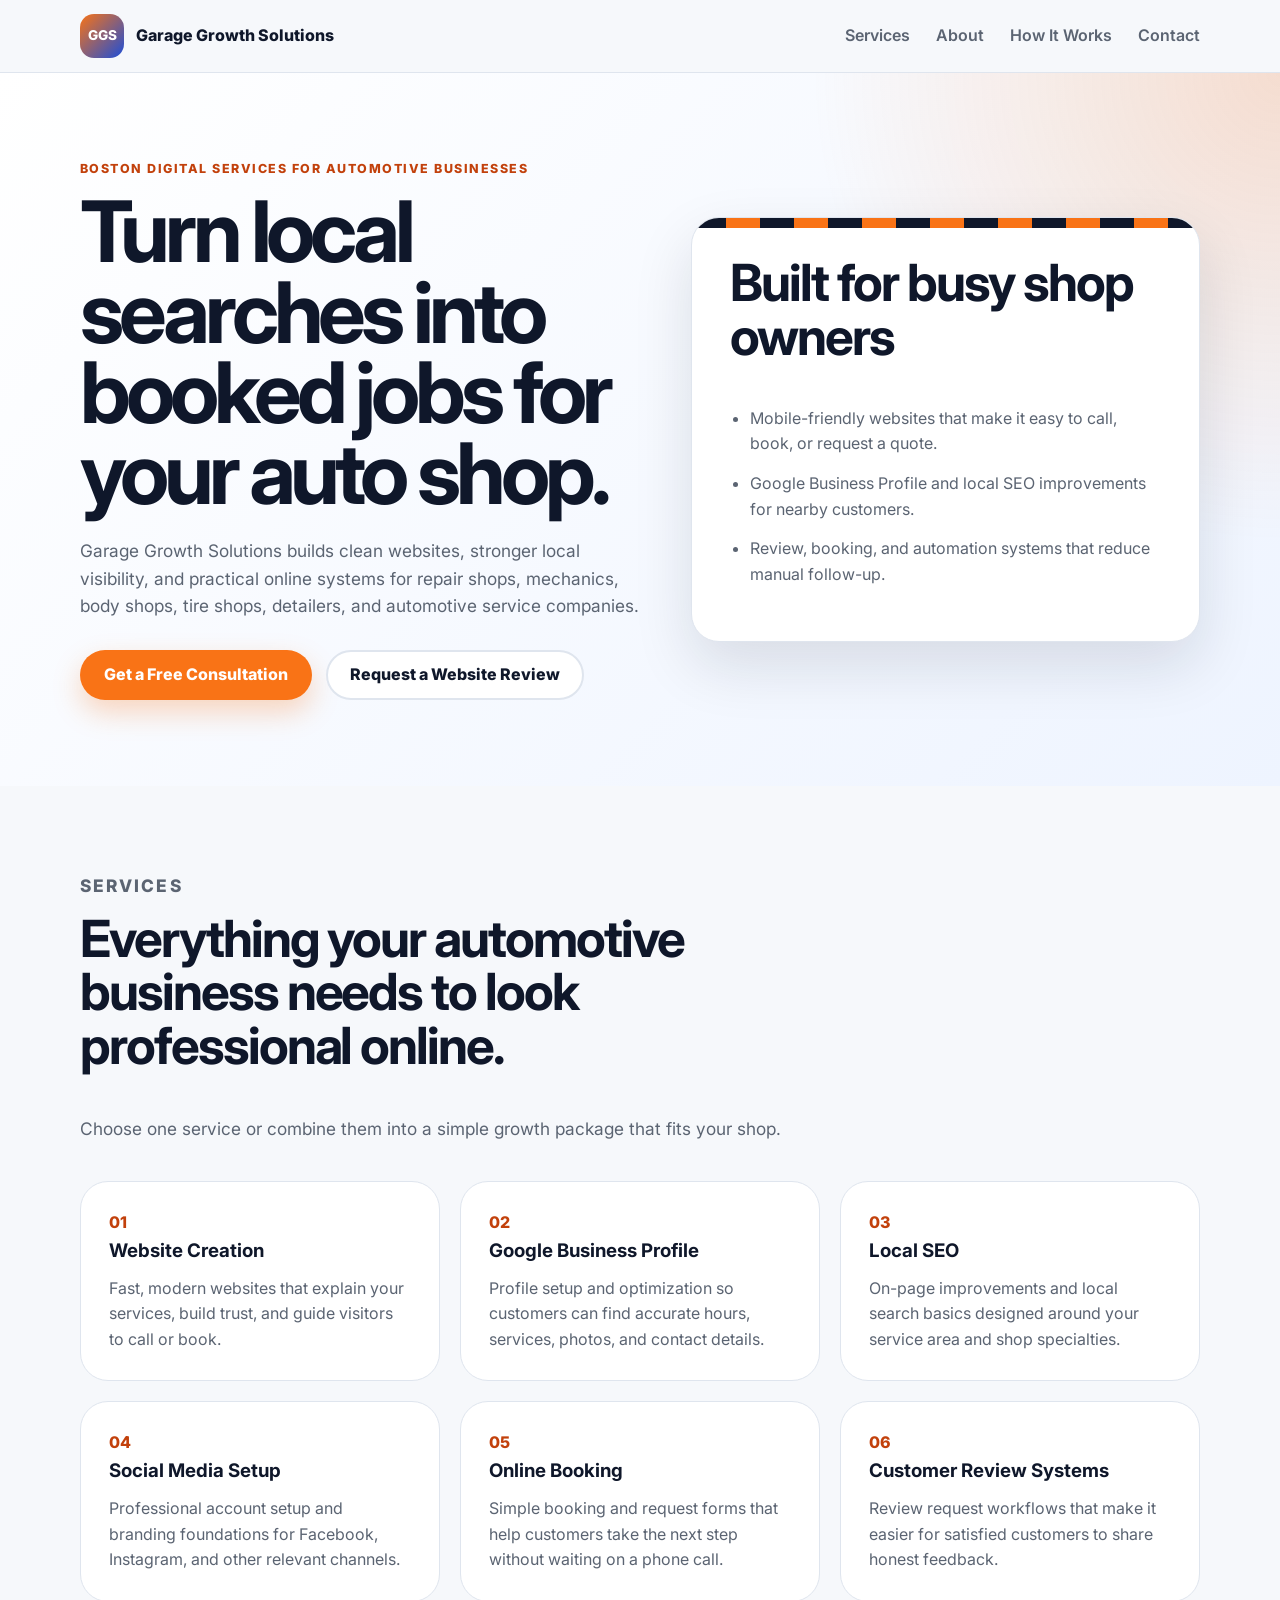
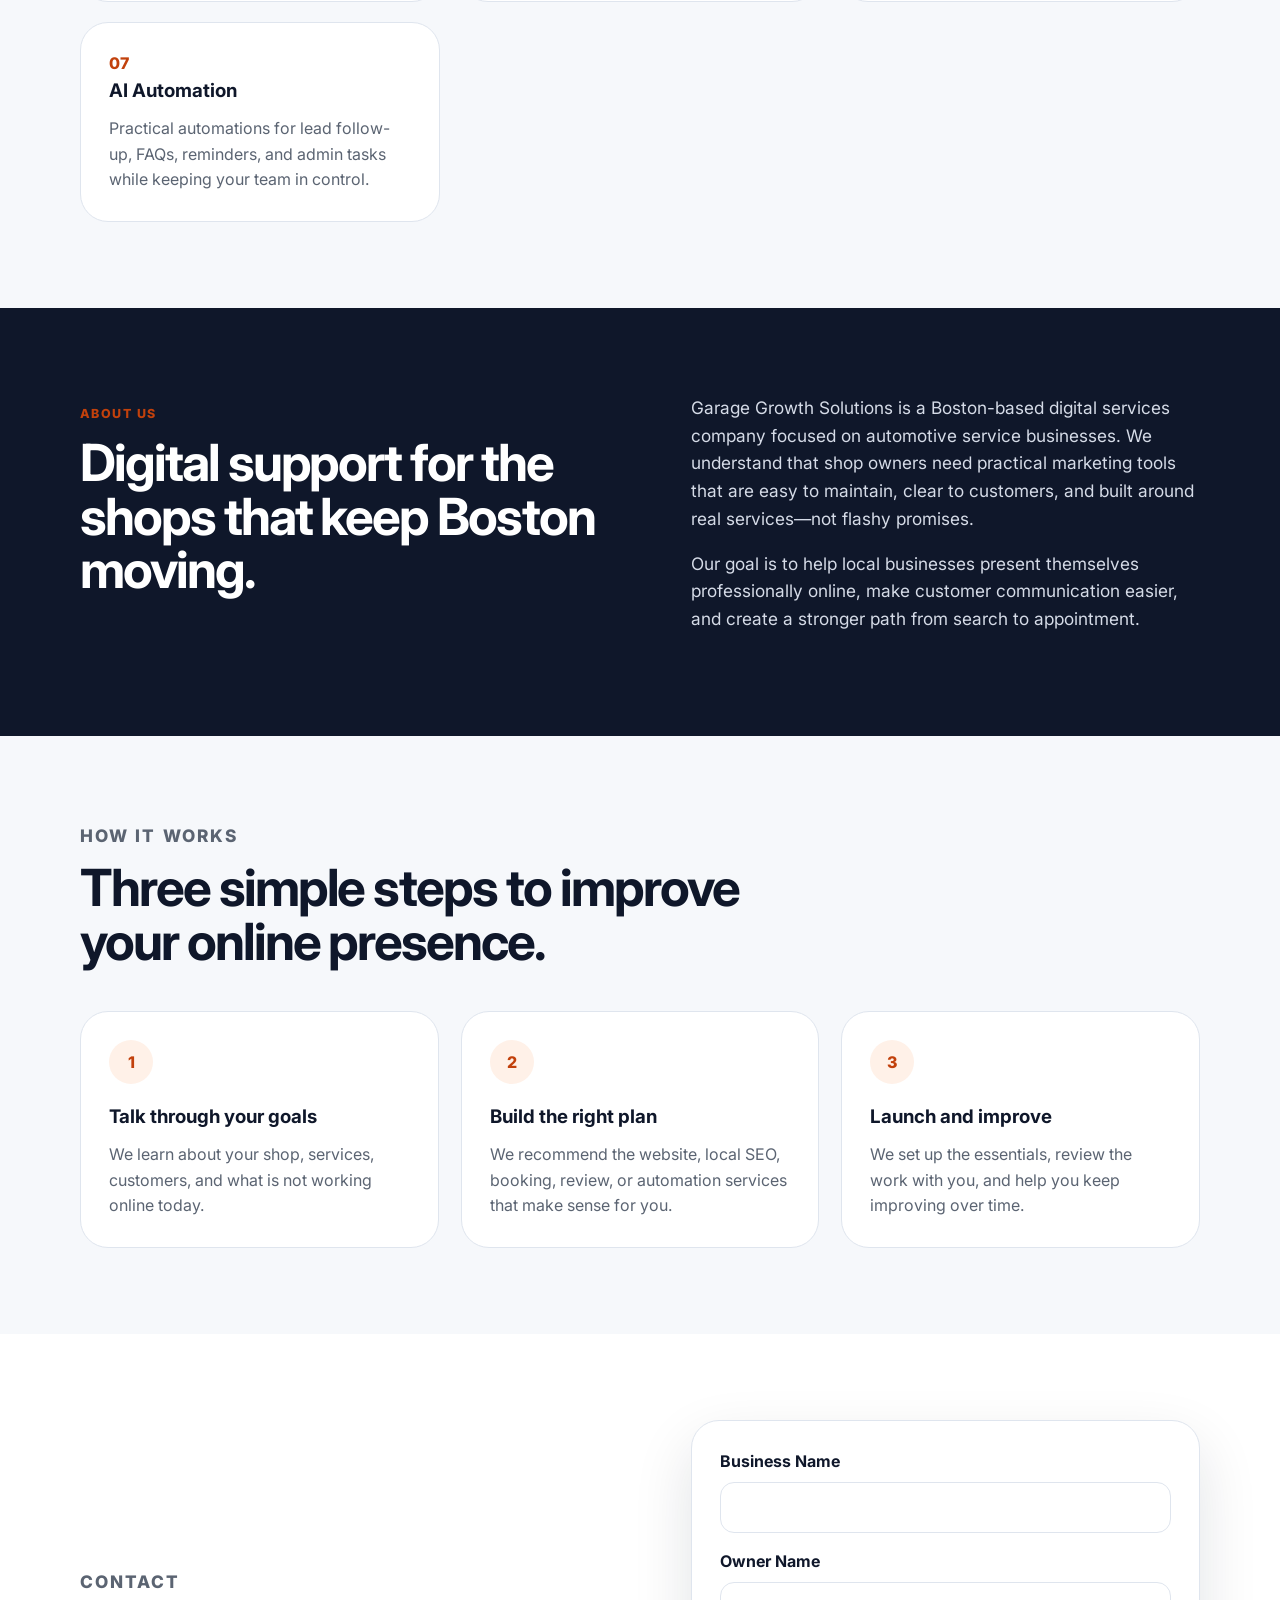
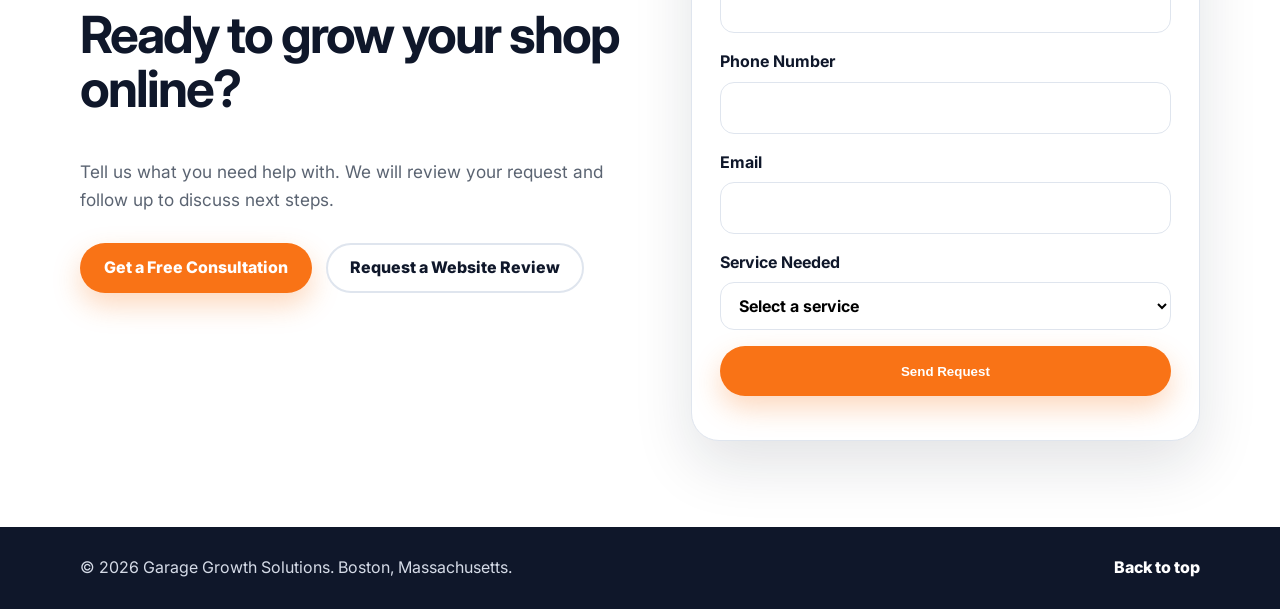
==== index.html @ 02195008 "comment line 114" ====
<!DOCTYPE html>
<html lang="en">
<head>
  <meta charset="UTF-8" />
  <meta name="viewport" content="width=device-width, initial-scale=1.0" />
  <meta name="description" content="Garage Growth Solutions helps Boston-area automotive service businesses grow online with websites, local SEO, Google Business Profile optimization, booking, reviews, and AI automation." />
  <title>Garage Growth Solutions | Digital Growth for Auto Service Businesses</title>
  <link rel="preconnect" href="https://fonts.googleapis.com">
  <link rel="preconnect" href="https://fonts.gstatic.com" crossorigin>
  <link href="https://fonts.googleapis.com/css2?family=Inter:wght@400;500;600;700;800&display=swap" rel="stylesheet">
  <link rel="stylesheet" href="style.css" />
</head>
<body>
  <header class="site-header">
    <nav class="nav container" aria-label="Main navigation">
      <a href="#top" class="logo" aria-label="Garage Growth Solutions home">
        <span class="logo-mark">GGS</span>
        <span>Garage Growth Solutions</span>
      </a>
      <button class="nav-toggle" type="button" aria-label="Open navigation" aria-expanded="false">
        <span></span><span></span><span></span>
      </button>
      <div class="nav-links" id="navLinks">
        <a href="#services">Services</a>
        <a href="#about">About</a>
        <a href="#process">How It Works</a>
        <a href="#contact">Contact</a>
      </div>
    </nav>
  </header>

  <main id="top">
    <section class="hero section">
      <div class="container hero-grid">
        <div class="hero-copy">
          <p class="eyebrow">Boston digital services for automotive businesses</p>
          <h1>Turn local searches into booked jobs for your auto shop.</h1>
          <p class="hero-text">Garage Growth Solutions builds clean websites, stronger local visibility, and practical online systems for repair shops, mechanics, body shops, tire shops, detailers, and automotive service companies.</p>
          <div class="hero-actions">
            <a class="btn btn-primary" href="#contact">Get a Free Consultation</a>
            <a class="btn btn-secondary" href="#contact" data-service="Website Review">Request a Website Review</a>
          </div>
        </div>
        <div class="hero-card" aria-label="Digital growth services summary">
          <div class="card-topline"></div>
          <h2>Built for busy shop owners</h2>
          <ul>
            <li>Mobile-friendly websites that make it easy to call, book, or request a quote.</li>
            <li>Google Business Profile and local SEO improvements for nearby customers.</li>
            <li>Review, booking, and automation systems that reduce manual follow-up.</li>
          </ul>
        </div>
      </div>
    </section>

    <section class="section services" id="services">
      <div class="container">
        <div class="section-heading">
          <p class="eyebrow">Services</p>
          <h2>Everything your automotive business needs to look professional online.</h2>
          <p>Choose one service or combine them into a simple growth package that fits your shop.</p>
        </div>
        <div class="service-grid">
          <article class="service-card"><span>01</span><h3>Website Creation</h3><p>Fast, modern websites that explain your services, build trust, and guide visitors to call or book.</p></article>
          <article class="service-card"><span>02</span><h3>Google Business Profile</h3><p>Profile setup and optimization so customers can find accurate hours, services, photos, and contact details.</p></article>
          <article class="service-card"><span>03</span><h3>Local SEO</h3><p>On-page improvements and local search basics designed around your service area and shop specialties.</p></article>
          <article class="service-card"><span>04</span><h3>Social Media Setup</h3><p>Professional account setup and branding foundations for Facebook, Instagram, and other relevant channels.</p></article>
          <article class="service-card"><span>05</span><h3>Online Booking</h3><p>Simple booking and request forms that help customers take the next step without waiting on a phone call.</p></article>
          <article class="service-card"><span>06</span><h3>Customer Review Systems</h3><p>Review request workflows that make it easier for satisfied customers to share honest feedback.</p></article>
          <article class="service-card"><span>07</span><h3>AI Automation</h3><p>Practical automations for lead follow-up, FAQs, reminders, and admin tasks while keeping your team in control.</p></article>
        </div>
      </div>
    </section>

    <section class="section split" id="about">
      <div class="container split-grid">
        <div>
          <p class="eyebrow">About Us</p>
          <h2>Digital support for the shops that keep Boston moving.</h2>
        </div>
        <div class="prose">
          <p>Garage Growth Solutions is a Boston-based digital services company focused on automotive service businesses. We understand that shop owners need practical marketing tools that are easy to maintain, clear to customers, and built around real services—not flashy promises.</p>
          <p>Our goal is to help local businesses present themselves professionally online, make customer communication easier, and create a stronger path from search to appointment.</p>
        </div>
      </div>
    </section>

    <section class="section process" id="process">
      <div class="container">
        <div class="section-heading">
          <p class="eyebrow">How It Works</p>
          <h2>Three simple steps to improve your online presence.</h2>
        </div>
        <div class="steps">
          <article><span>1</span><h3>Talk through your goals</h3><p>We learn about your shop, services, customers, and what is not working online today.</p></article>
          <article><span>2</span><h3>Build the right plan</h3><p>We recommend the website, local SEO, booking, review, or automation services that make sense for you.</p></article>
          <article><span>3</span><h3>Launch and improve</h3><p>We set up the essentials, review the work with you, and help you keep improving over time.</p></article>
        </div>
      </div>
    </section>

    <section class="section contact" id="contact">
      <div class="container contact-grid">
        <div>
          <p class="eyebrow">Contact</p>
          <h2>Ready to grow your shop online?</h2>
          <p>Tell us what you need help with. We will review your request and follow up to discuss next steps.</p>
          <div class="contact-actions">
            <a class="btn btn-primary" href="#contact">Get a Free Consultation</a>
            <a class="btn btn-secondary" href="#contact" data-service="Website Review">Request a Website Review</a>
          </div>
        </div>
        
        <!-- <form class="contact-form" name="contact" action="#" method="post"> -->
          <!-- <section id="contact"> -->
  <!-- <h2>Contact Us</h2>
  <p>Ready to grow your auto business?</p> -->

  <form action="https://formspree.io/f/mykavjlj" method="POST" class="contact-form">
    <!-- <label for="name">Full Name</label> -->
    <!-- <input id="name" name="name" type="text" placeholder="Your name" required> -->
    <label>Business Name<input type="text" name="business-name" autocomplete="organization" required></label>
     
    <!-- <label for="business">Business Name</label> -->
    <!-- <input id="business" name="business" type="text" placeholder="Your auto shop name"> -->
    <label>Owner Name<input type="text" name="owner-name" autocomplete="name" required></label>

    <!-- <label for="phone">Phone Number</label> -->
    <!-- <input id="phone" name="phone" type="tel" placeholder="Your phone number"> -->
    <label>Phone Number<input type="tel" name="phone" autocomplete="tel" required></label>

    <!-- <label for="email">Email Address</label> -->
    <!-- <input id="email" name="email" type="email" placeholder="Your email" required> -->
    <label>Email<input type="email" name="email" autocomplete="email" required></label>

    <!-- <label for="service">What do you need help with?</label> -->
    <!-- <select id="service" name="service" required> -->
      <!-- <option value="">Choose a service</option> -->
      <!-- <option value="Website Design">Website Design</option> -->
      <!-- <option value="Google Business Profile">Google Business Profile</option> -->
      <!-- <option value="Local SEO">Local SEO</option> -->
      <!-- <option value="Review System">Review System</option> -->
      <!-- <option value="AI Automation">AI Automation</option> -->
    <!-- </select> -->

    <!-- <label for="message">Message</label> -->
    <!-- <textarea id="message" name="message" rows="5" placeholder="Tell me about your business..." required></textarea> -->
    <label>Service Needed<select name="service-needed" id="serviceNeeded" required><option value="">Select a service</option><option>Website Creation</option><option>Google Business Profile Optimization</option><option>Local SEO</option><option>Social Media Setup</option><option>Online Booking</option><option>Customer Review Systems</option><option>AI Automation</option><option>Website Review</option><option>Not Sure Yet</option></select></label>
          <button class="btn btn-primary" type="submit">Send Request</button>
          <p class="form-message" role="status" aria-live="polite"></p>

    <!-- <button type="submit">Request a Free Consultation</button> -->
  </form>
</section>
        </form>
      </div>
    </section>
  </main>

  <footer class="site-footer">
    <div class="container footer-inner">
      <p>&copy; <span id="year"></span> Garage Growth Solutions. Boston, Massachusetts.</p>
      <a href="#top">Back to top</a>
    </div>
  </footer>

  <script src="script.js"></script>
</body>
</html>
---- style.css ----
:root {
  --bg: #f6f8fb;
  --ink: #111827;
  --muted: #5b6472;
  --panel: #ffffff;
  --line: #dfe5ee;
  --orange: #f97316;
  --orange-dark: #c2410c;
  --navy: #0f172a;
  --blue: #1d4ed8;
  --shadow: 0 24px 60px rgba(15, 23, 42, 0.12);
}

* { box-sizing: border-box; }
html { scroll-behavior: smooth; }
body {
  margin: 0;
  font-family: Inter, system-ui, -apple-system, BlinkMacSystemFont, "Segoe UI", sans-serif;
  color: var(--ink);
  background: var(--bg);
  line-height: 1.6;
}
a { color: inherit; text-decoration: none; }
.container { width: min(1120px, calc(100% - 32px)); margin: 0 auto; }
.section { padding: 86px 0; }

.site-header {
  position: sticky;
  top: 0;
  z-index: 20;
  background: rgba(246, 248, 251, 0.92);
  backdrop-filter: blur(16px);
  border-bottom: 1px solid var(--line);
}
.nav { min-height: 72px; display: flex; align-items: center; justify-content: space-between; gap: 24px; }
.logo { display: flex; align-items: center; gap: 12px; font-weight: 800; color: var(--navy); }
.logo-mark { display: grid; place-items: center; width: 44px; height: 44px; border-radius: 14px; color: white; background: linear-gradient(135deg, var(--orange), var(--blue)); font-size: 0.85rem; }
.nav-links { display: flex; align-items: center; gap: 26px; color: var(--muted); font-weight: 600; }
.nav-links a:hover { color: var(--orange-dark); }
.nav-toggle { display: none; background: none; border: 0; padding: 8px; }
.nav-toggle span { display: block; width: 26px; height: 3px; margin: 5px; background: var(--navy); border-radius: 3px; }

.hero { background: radial-gradient(circle at top right, rgba(249, 115, 22, 0.20), transparent 32%), linear-gradient(135deg, #ffffff 0%, #eef4ff 100%); }
.hero-grid, .split-grid, .contact-grid { display: grid; grid-template-columns: 1.05fr 0.95fr; gap: 48px; align-items: center; }
.eyebrow { margin: 0 0 12px; color: var(--orange-dark); font-weight: 800; text-transform: uppercase; letter-spacing: 0.12em; font-size: 0.78rem; }
h1, h2, h3, p { margin-top: 0; }
h1 { font-size: clamp(2.6rem, 7vw, 5.3rem); line-height: 0.95; letter-spacing: -0.06em; margin-bottom: 24px; color: var(--navy); }
h2 { font-size: clamp(2rem, 4vw, 3.2rem); line-height: 1.05; letter-spacing: -0.04em; color: var(--navy); }
h3 { color: var(--navy); margin-bottom: 10px; }
.hero-text, .section-heading p, .prose, .contact p { color: var(--muted); font-size: 1.08rem; }
.hero-actions, .contact-actions { display: flex; flex-wrap: wrap; gap: 14px; margin-top: 30px; }
.btn { display: inline-flex; align-items: center; justify-content: center; min-height: 50px; padding: 0 22px; border-radius: 999px; font-weight: 800; border: 2px solid transparent; cursor: pointer; transition: transform 0.2s ease, box-shadow 0.2s ease, background 0.2s ease; }
.btn:hover { transform: translateY(-2px); }
.btn-primary { color: white; background: var(--orange); box-shadow: 0 12px 28px rgba(249, 115, 22, 0.28); }
.btn-primary:hover { background: var(--orange-dark); }
.btn-secondary { color: var(--navy); background: white; border-color: var(--line); }
.hero-card, .service-card, .steps article, .contact-form { background: var(--panel); border: 1px solid var(--line); border-radius: 28px; box-shadow: var(--shadow); }
.hero-card { position: relative; overflow: hidden; padding: 38px; }
.card-topline { height: 10px; width: 100%; background: repeating-linear-gradient(90deg, var(--navy) 0 34px, var(--orange) 34px 68px); position: absolute; top: 0; left: 0; }
.hero-card ul { padding-left: 20px; color: var(--muted); }
.hero-card li { margin-bottom: 14px; }

.section-heading { max-width: 760px; margin-bottom: 38px; }
.service-grid { display: grid; grid-template-columns: repeat(3, 1fr); gap: 20px; }
.service-card, .steps article { padding: 28px; box-shadow: none; }
.service-card span, .steps span { color: var(--orange-dark); font-weight: 800; }
.service-card p, .steps p { color: var(--muted); margin-bottom: 0; }
.split { background: var(--navy); color: white; }
.split h2 { color: white; }
.split .prose { color: #d5dbe7; }
.steps { display: grid; grid-template-columns: repeat(3, 1fr); gap: 22px; }
.steps span { display: grid; place-items: center; width: 44px; height: 44px; border-radius: 50%; background: #fff1e8; margin-bottom: 18px; }
.contact { background: #fff; }
.contact-form { padding: 28px; display: grid; gap: 16px; }
label { display: grid; gap: 7px; font-weight: 700; color: var(--navy); }
input, select { width: 100%; min-height: 48px; padding: 12px 14px; border: 1px solid var(--line); border-radius: 14px; font: inherit; background: white; }
input:focus, select:focus { outline: 3px solid rgba(249, 115, 22, 0.22); border-color: var(--orange); }
.form-message { margin: 0; color: var(--muted); font-weight: 600; }
.site-footer { background: var(--navy); color: #d5dbe7; padding: 28px 0; }
.footer-inner { display: flex; justify-content: space-between; gap: 18px; flex-wrap: wrap; }
.footer-inner p { margin: 0; }
.footer-inner a { color: white; font-weight: 800; }

@media (max-width: 860px) {
  .nav-toggle { display: block; }
  .nav-links { position: absolute; inset: 72px 16px auto 16px; display: none; flex-direction: column; align-items: stretch; padding: 18px; background: white; border: 1px solid var(--line); border-radius: 20px; box-shadow: var(--shadow); }
  .nav-links.open { display: flex; }
  .hero-grid, .split-grid, .contact-grid, .service-grid, .steps { grid-template-columns: 1fr; }
  .section { padding: 64px 0; }
  h1 { font-size: clamp(2.45rem, 13vw, 4.2rem); }
}

@media (max-width: 520px) {
  .container { width: min(100% - 22px, 1120px); }
  .logo span:last-child { font-size: 0.95rem; }
  .hero-card, .service-card, .steps article, .contact-form { border-radius: 22px; padding: 22px; }
  .btn { width: 100%; }
}
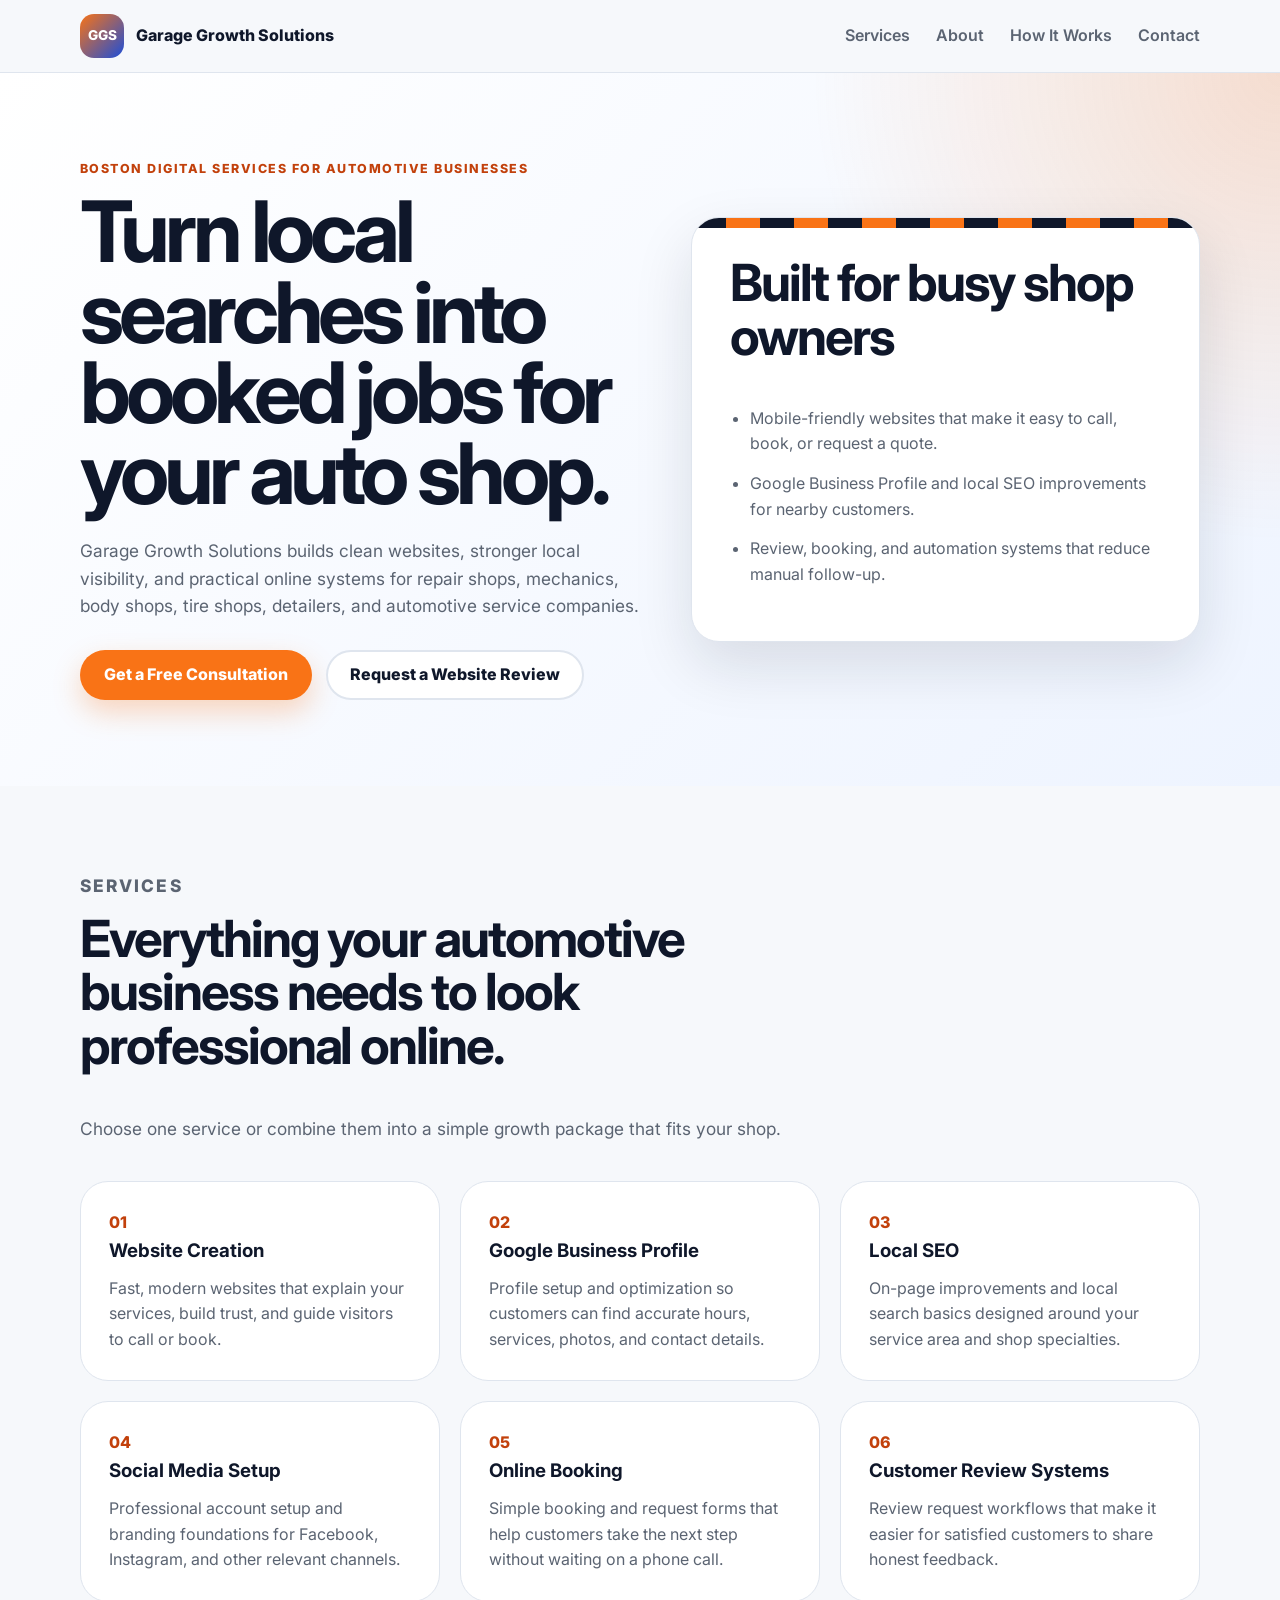
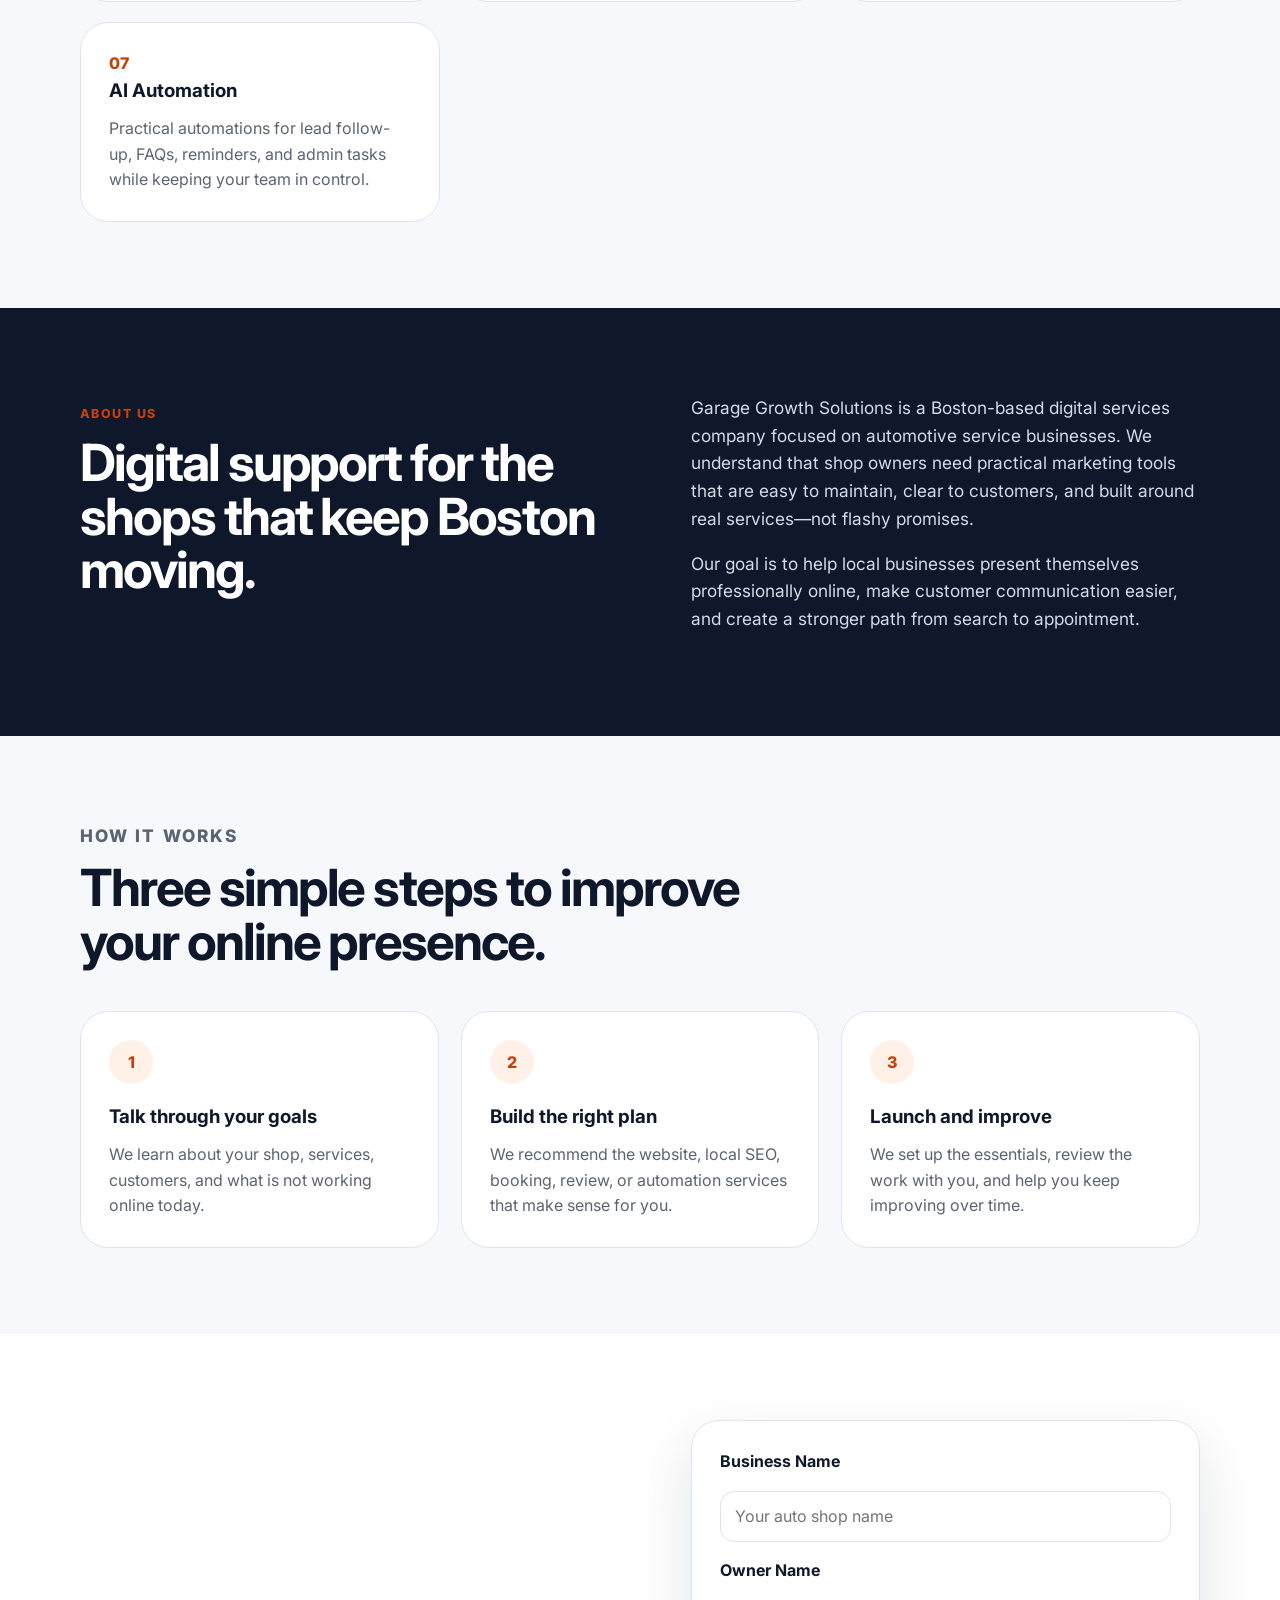
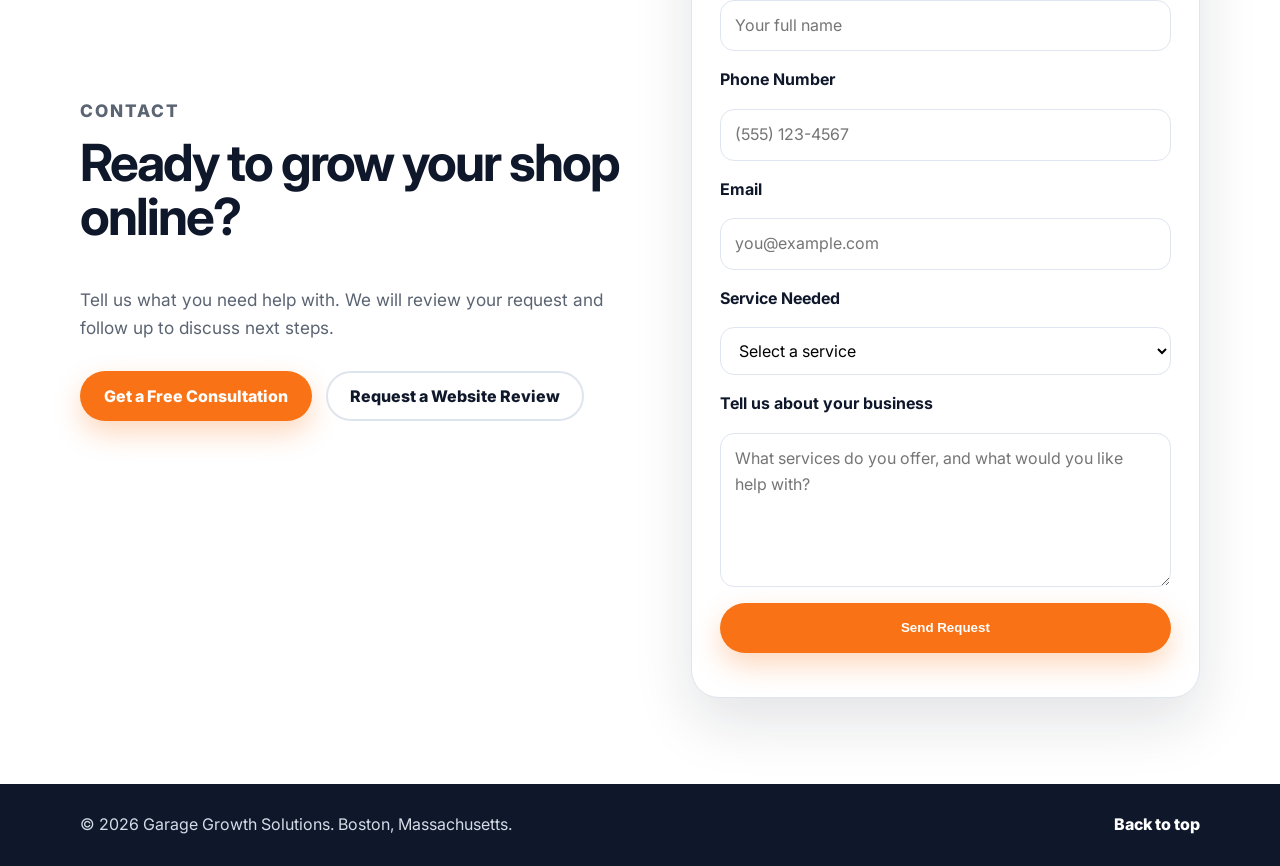
==== commit a71a16b1: "new site update" ====
--- a/index.html
+++ b/index.html
@@ -110,48 +110,41 @@
             <a class="btn btn-secondary" href="#contact" data-service="Website Review">Request a Website Review</a>
           </div>
         </div>
-        
-        <!-- <form class="contact-form" name="contact" action="#" method="post"> -->
-          <!-- <section id="contact"> -->
-  <!-- <h2>Contact Us</h2>
-  <p>Ready to grow your auto business?</p> -->
 
-  <form action="https://formspree.io/f/mykavjlj" method="POST" class="contact-form">
-    <!-- <label for="name">Full Name</label> -->
-    <!-- <input id="name" name="name" type="text" placeholder="Your name" required> -->
-    <label>Business Name<input type="text" name="business-name" autocomplete="organization" required></label>
-     
-    <!-- <label for="business">Business Name</label> -->
-    <!-- <input id="business" name="business" type="text" placeholder="Your auto shop name"> -->
-    <label>Owner Name<input type="text" name="owner-name" autocomplete="name" required></label>
+        <form action="https://formspree.io/f/mykavjlj" method="POST" class="contact-form">
+          <input type="hidden" name="_subject" value="New Garage Growth Solutions service request">
 
-    <!-- <label for="phone">Phone Number</label> -->
-    <!-- <input id="phone" name="phone" type="tel" placeholder="Your phone number"> -->
-    <label>Phone Number<input type="tel" name="phone" autocomplete="tel" required></label>
+          <label for="businessName">Business Name</label>
+          <input id="businessName" type="text" name="business-name" autocomplete="organization" placeholder="Your auto shop name" required>
 
-    <!-- <label for="email">Email Address</label> -->
-    <!-- <input id="email" name="email" type="email" placeholder="Your email" required> -->
-    <label>Email<input type="email" name="email" autocomplete="email" required></label>
+          <label for="ownerName">Owner Name</label>
+          <input id="ownerName" type="text" name="owner-name" autocomplete="name" placeholder="Your full name" required>
 
-    <!-- <label for="service">What do you need help with?</label> -->
-    <!-- <select id="service" name="service" required> -->
-      <!-- <option value="">Choose a service</option> -->
-      <!-- <option value="Website Design">Website Design</option> -->
-      <!-- <option value="Google Business Profile">Google Business Profile</option> -->
-      <!-- <option value="Local SEO">Local SEO</option> -->
-      <!-- <option value="Review System">Review System</option> -->
-      <!-- <option value="AI Automation">AI Automation</option> -->
-    <!-- </select> -->
+          <label for="phone">Phone Number</label>
+          <input id="phone" type="tel" name="phone" autocomplete="tel" placeholder="(555) 123-4567" required>
 
-    <!-- <label for="message">Message</label> -->
-    <!-- <textarea id="message" name="message" rows="5" placeholder="Tell me about your business..." required></textarea> -->
-    <label>Service Needed<select name="service-needed" id="serviceNeeded" required><option value="">Select a service</option><option>Website Creation</option><option>Google Business Profile Optimization</option><option>Local SEO</option><option>Social Media Setup</option><option>Online Booking</option><option>Customer Review Systems</option><option>AI Automation</option><option>Website Review</option><option>Not Sure Yet</option></select></label>
+          <label for="email">Email</label>
+          <input id="email" type="email" name="email" autocomplete="email" placeholder="you@example.com" required>
+
+          <label for="serviceNeeded">Service Needed</label>
+          <select name="service-needed" id="serviceNeeded" required>
+            <option value="">Select a service</option>
+            <option value="Website Creation">Website Creation</option>
+            <option value="Google Business Profile Optimization">Google Business Profile Optimization</option>
+            <option value="Local SEO">Local SEO</option>
+            <option value="Social Media Setup">Social Media Setup</option>
+            <option value="Online Booking">Online Booking</option>
+            <option value="Customer Review Systems">Customer Review Systems</option>
+            <option value="AI Automation">AI Automation</option>
+            <option value="Website Review">Website Review</option>
+            <option value="Not Sure Yet">Not Sure Yet</option>
+          </select>
+
+          <label for="message">Tell us about your business</label>
+          <textarea id="message" name="message" rows="5" placeholder="What services do you offer, and what would you like help with?" required></textarea>
+
           <button class="btn btn-primary" type="submit">Send Request</button>
           <p class="form-message" role="status" aria-live="polite"></p>
-
-    <!-- <button type="submit">Request a Free Consultation</button> -->
-  </form>
-</section>
         </form>
       </div>
     </section>
@@ -166,4 +159,4 @@
 
   <script src="script.js"></script>
 </body>
-</html>
+</html>
--- a/style.css
+++ b/style.css
@@ -73,8 +73,9 @@
 .contact { background: #fff; }
 .contact-form { padding: 28px; display: grid; gap: 16px; }
 label { display: grid; gap: 7px; font-weight: 700; color: var(--navy); }
-input, select { width: 100%; min-height: 48px; padding: 12px 14px; border: 1px solid var(--line); border-radius: 14px; font: inherit; background: white; }
-input:focus, select:focus { outline: 3px solid rgba(249, 115, 22, 0.22); border-color: var(--orange); }
+input, select, textarea { width: 100%; min-height: 48px; padding: 12px 14px; border: 1px solid var(--line); border-radius: 14px; font: inherit; background: white; }
+textarea { resize: vertical; }
+input:focus, select:focus, textarea:focus { outline: 3px solid rgba(249, 115, 22, 0.22); border-color: var(--orange); }
 .form-message { margin: 0; color: var(--muted); font-weight: 600; }
 .site-footer { background: var(--navy); color: #d5dbe7; padding: 28px 0; }
 .footer-inner { display: flex; justify-content: space-between; gap: 18px; flex-wrap: wrap; }
@@ -95,4 +96,4 @@
   .logo span:last-child { font-size: 0.95rem; }
   .hero-card, .service-card, .steps article, .contact-form { border-radius: 22px; padding: 22px; }
   .btn { width: 100%; }
-}
+}
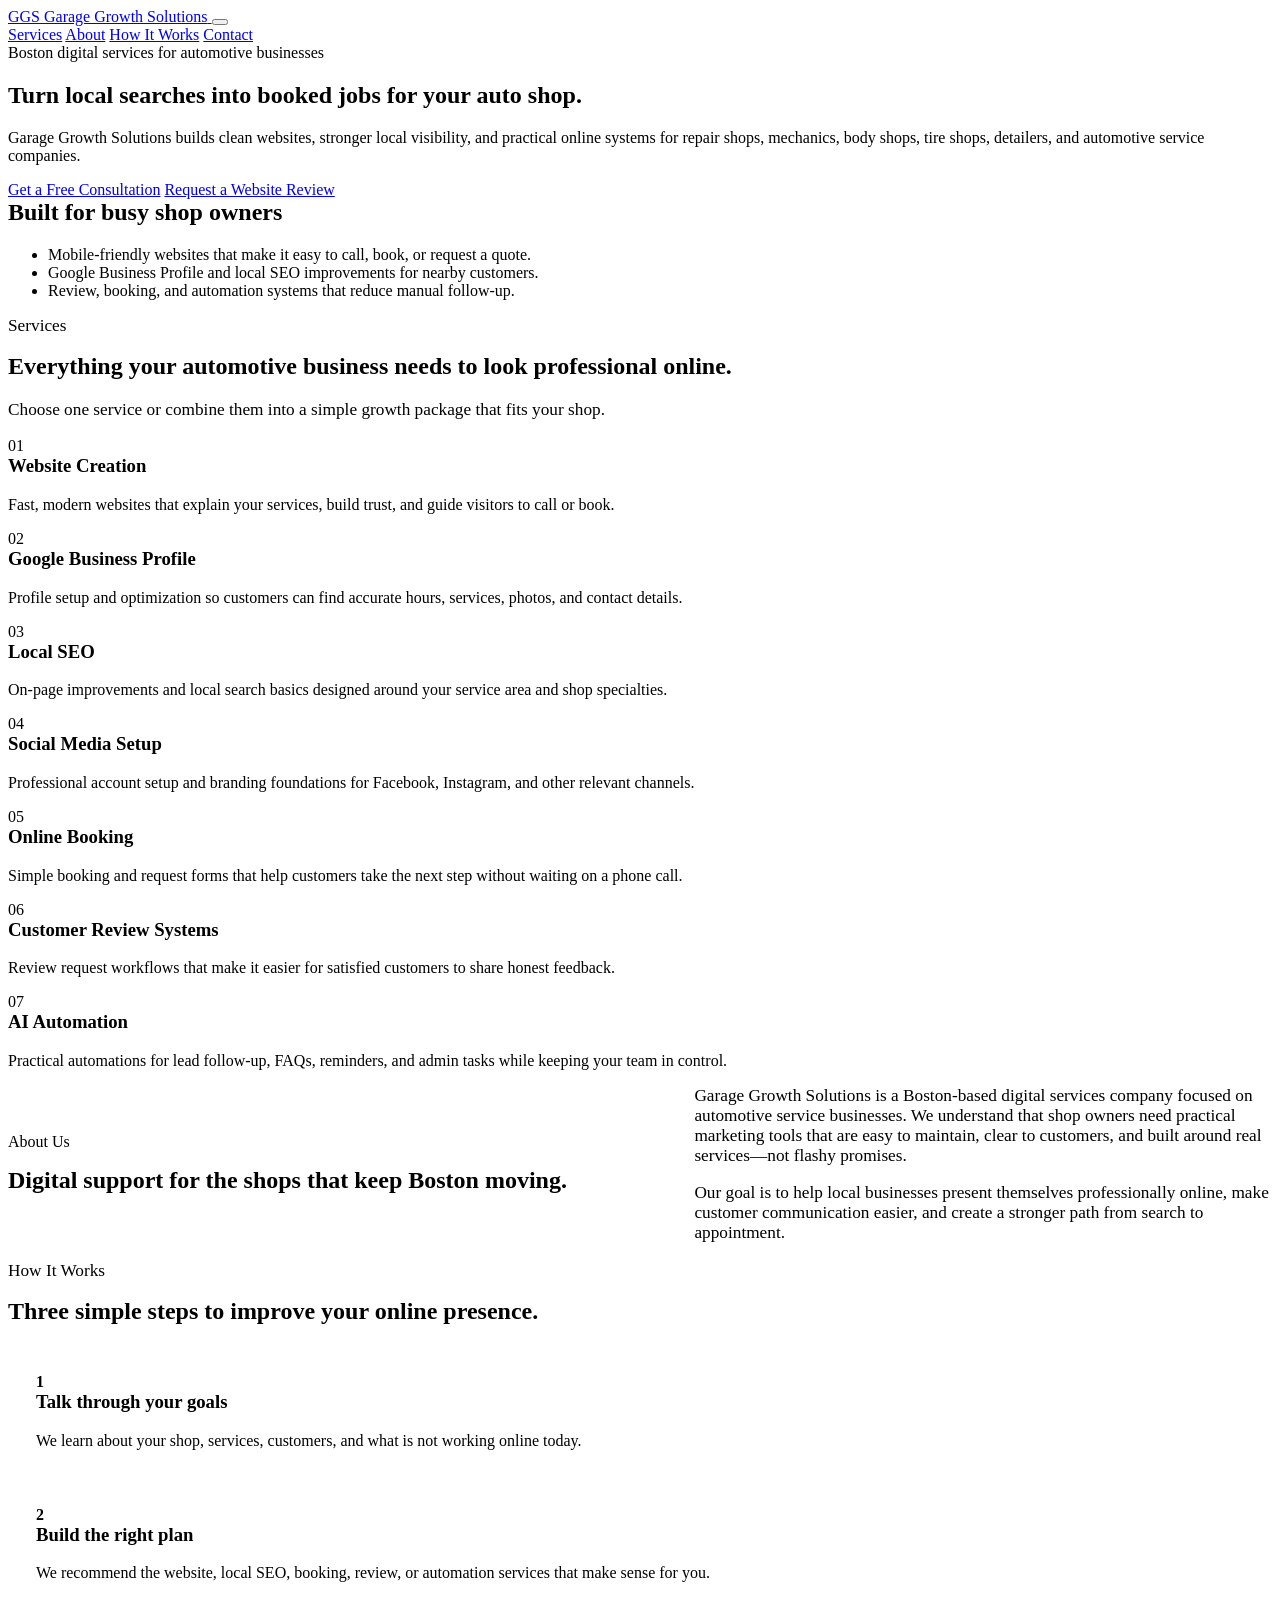
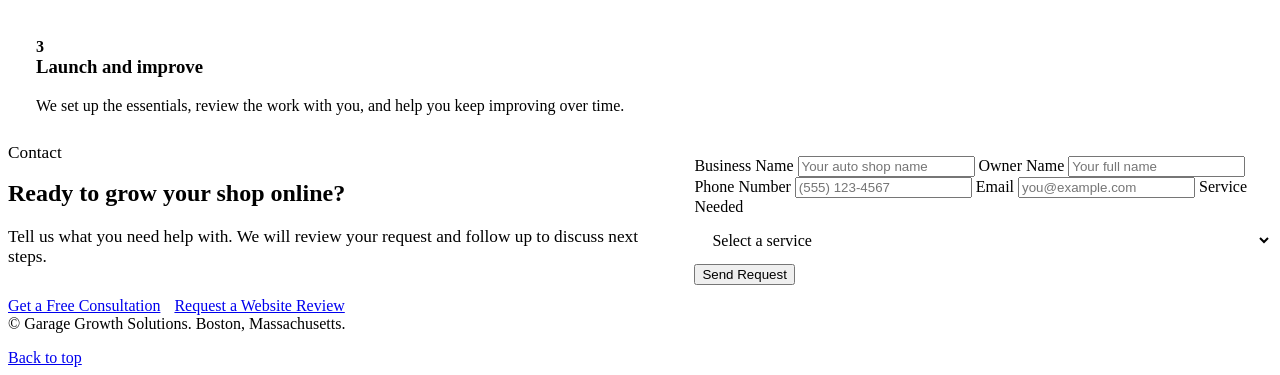
==== commit ad7f18ed: "new site update 2" ====
--- a/index.html
+++ b/index.html
@@ -140,9 +140,6 @@
             <option value="Not Sure Yet">Not Sure Yet</option>
           </select>
 
-          <label for="message">Tell us about your business</label>
-          <textarea id="message" name="message" rows="5" placeholder="What services do you offer, and what would you like help with?" required></textarea>
-
           <button class="btn btn-primary" type="submit">Send Request</button>
           <p class="form-message" role="status" aria-live="polite"></p>
         </form>
--- a/style.css
+++ b/style.css
@@ -1,99 +1,98 @@
-:root {
-  --bg: #f6f8fb;
-  --ink: #111827;
-  --muted: #5b6472;
-  --panel: #ffffff;
-  --line: #dfe5ee;
-  --orange: #f97316;
-  --orange-dark: #c2410c;
-  --navy: #0f172a;
-  --blue: #1d4ed8;
-  --shadow: 0 24px 60px rgba(15, 23, 42, 0.12);
-}
-
-* { box-sizing: border-box; }
-html { scroll-behavior: smooth; }
-body {
-  margin: 0;
-  font-family: Inter, system-ui, -apple-system, BlinkMacSystemFont, "Segoe UI", sans-serif;
-  color: var(--ink);
-  background: var(--bg);
-  line-height: 1.6;
-}
-a { color: inherit; text-decoration: none; }
-.container { width: min(1120px, calc(100% - 32px)); margin: 0 auto; }
-.section { padding: 86px 0; }
-
-.site-header {
-  position: sticky;
-  top: 0;
-  z-index: 20;
-  background: rgba(246, 248, 251, 0.92);
-  backdrop-filter: blur(16px);
-  border-bottom: 1px solid var(--line);
-}
-.nav { min-height: 72px; display: flex; align-items: center; justify-content: space-between; gap: 24px; }
-.logo { display: flex; align-items: center; gap: 12px; font-weight: 800; color: var(--navy); }
-.logo-mark { display: grid; place-items: center; width: 44px; height: 44px; border-radius: 14px; color: white; background: linear-gradient(135deg, var(--orange), var(--blue)); font-size: 0.85rem; }
-.nav-links { display: flex; align-items: center; gap: 26px; color: var(--muted); font-weight: 600; }
-.nav-links a:hover { color: var(--orange-dark); }
-.nav-toggle { display: none; background: none; border: 0; padding: 8px; }
-.nav-toggle span { display: block; width: 26px; height: 3px; margin: 5px; background: var(--navy); border-radius: 3px; }
-
-.hero { background: radial-gradient(circle at top right, rgba(249, 115, 22, 0.20), transparent 32%), linear-gradient(135deg, #ffffff 0%, #eef4ff 100%); }
-.hero-grid, .split-grid, .contact-grid { display: grid; grid-template-columns: 1.05fr 0.95fr; gap: 48px; align-items: center; }
-.eyebrow { margin: 0 0 12px; color: var(--orange-dark); font-weight: 800; text-transform: uppercase; letter-spacing: 0.12em; font-size: 0.78rem; }
-h1, h2, h3, p { margin-top: 0; }
-h1 { font-size: clamp(2.6rem, 7vw, 5.3rem); line-height: 0.95; letter-spacing: -0.06em; margin-bottom: 24px; color: var(--navy); }
-h2 { font-size: clamp(2rem, 4vw, 3.2rem); line-height: 1.05; letter-spacing: -0.04em; color: var(--navy); }
-h3 { color: var(--navy); margin-bottom: 10px; }
-.hero-text, .section-heading p, .prose, .contact p { color: var(--muted); font-size: 1.08rem; }
-.hero-actions, .contact-actions { display: flex; flex-wrap: wrap; gap: 14px; margin-top: 30px; }
-.btn { display: inline-flex; align-items: center; justify-content: center; min-height: 50px; padding: 0 22px; border-radius: 999px; font-weight: 800; border: 2px solid transparent; cursor: pointer; transition: transform 0.2s ease, box-shadow 0.2s ease, background 0.2s ease; }
-.btn:hover { transform: translateY(-2px); }
-.btn-primary { color: white; background: var(--orange); box-shadow: 0 12px 28px rgba(249, 115, 22, 0.28); }
-.btn-primary:hover { background: var(--orange-dark); }
-.btn-secondary { color: var(--navy); background: white; border-color: var(--line); }
-.hero-card, .service-card, .steps article, .contact-form { background: var(--panel); border: 1px solid var(--line); border-radius: 28px; box-shadow: var(--shadow); }
-.hero-card { position: relative; overflow: hidden; padding: 38px; }
-.card-topline { height: 10px; width: 100%; background: repeating-linear-gradient(90deg, var(--navy) 0 34px, var(--orange) 34px 68px); position: absolute; top: 0; left: 0; }
-.hero-card ul { padding-left: 20px; color: var(--muted); }
-.hero-card li { margin-bottom: 14px; }
-
-.section-heading { max-width: 760px; margin-bottom: 38px; }
-.service-grid { display: grid; grid-template-columns: repeat(3, 1fr); gap: 20px; }
-.service-card, .steps article { padding: 28px; box-shadow: none; }
-.service-card span, .steps span { color: var(--orange-dark); font-weight: 800; }
-.service-card p, .steps p { color: var(--muted); margin-bottom: 0; }
-.split { background: var(--navy); color: white; }
-.split h2 { color: white; }
-.split .prose { color: #d5dbe7; }
-.steps { display: grid; grid-template-columns: repeat(3, 1fr); gap: 22px; }
-.steps span { display: grid; place-items: center; width: 44px; height: 44px; border-radius: 50%; background: #fff1e8; margin-bottom: 18px; }
-.contact { background: #fff; }
-.contact-form { padding: 28px; display: grid; gap: 16px; }
-label { display: grid; gap: 7px; font-weight: 700; color: var(--navy); }
-input, select, textarea { width: 100%; min-height: 48px; padding: 12px 14px; border: 1px solid var(--line); border-radius: 14px; font: inherit; background: white; }
-textarea { resize: vertical; }
-input:focus, select:focus, textarea:focus { outline: 3px solid rgba(249, 115, 22, 0.22); border-color: var(--orange); }
-.form-message { margin: 0; color: var(--muted); font-weight: 600; }
-.site-footer { background: var(--navy); color: #d5dbe7; padding: 28px 0; }
-.footer-inner { display: flex; justify-content: space-between; gap: 18px; flex-wrap: wrap; }
-.footer-inner p { margin: 0; }
-.footer-inner a { color: white; font-weight: 800; }
-
-@media (max-width: 860px) {
-  .nav-toggle { display: block; }
-  .nav-links { position: absolute; inset: 72px 16px auto 16px; display: none; flex-direction: column; align-items: stretch; padding: 18px; background: white; border: 1px solid var(--line); border-radius: 20px; box-shadow: var(--shadow); }
-  .nav-links.open { display: flex; }
-  .hero-grid, .split-grid, .contact-grid, .service-grid, .steps { grid-template-columns: 1fr; }
-  .section { padding: 64px 0; }
-  h1 { font-size: clamp(2.45rem, 13vw, 4.2rem); }
-}
-
-@media (max-width: 520px) {
-  .container { width: min(100% - 22px, 1120px); }
-  .logo span:last-child { font-size: 0.95rem; }
-  .hero-card, .service-card, .steps article, .contact-form { border-radius: 22px; padding: 22px; }
-  .btn { width: 100%; }
-}+:root {␊
+  --bg: #f6f8fb;␊
+  --ink: #111827;␊
+  --muted: #5b6472;␊
+  --panel: #ffffff;␊
+  --line: #dfe5ee;␊
+  --orange: #f97316;␊
+  --orange-dark: #c2410c;␊
+  --navy: #0f172a;␊
+  --blue: #1d4ed8;␊
+  --shadow: 0 24px 60px rgba(15, 23, 42, 0.12);␊
+}␊
+␊
+* { box-sizing: border-box; }␊
+html { scroll-behavior: smooth; }␊
+body {␊
+  margin: 0;␊
+  font-family: Inter, system-ui, -apple-system, BlinkMacSystemFont, "Segoe UI", sans-serif;␊
+  color: var(--ink);␊
+  background: var(--bg);␊
+  line-height: 1.6;␊
+}␊
+a { color: inherit; text-decoration: none; }␊
+.container { width: min(1120px, calc(100% - 32px)); margin: 0 auto; }␊
+.section { padding: 86px 0; }␊
+␊
+.site-header {␊
+  position: sticky;␊
+  top: 0;␊
+  z-index: 20;␊
+  background: rgba(246, 248, 251, 0.92);␊
+  backdrop-filter: blur(16px);␊
+  border-bottom: 1px solid var(--line);␊
+}␊
+.nav { min-height: 72px; display: flex; align-items: center; justify-content: space-between; gap: 24px; }␊
+.logo { display: flex; align-items: center; gap: 12px; font-weight: 800; color: var(--navy); }␊
+.logo-mark { display: grid; place-items: center; width: 44px; height: 44px; border-radius: 14px; color: white; background: linear-gradient(135deg, var(--orange), var(--blue)); font-size: 0.85rem; }␊
+.nav-links { display: flex; align-items: center; gap: 26px; color: var(--muted); font-weight: 600; }␊
+.nav-links a:hover { color: var(--orange-dark); }␊
+.nav-toggle { display: none; background: none; border: 0; padding: 8px; }␊
+.nav-toggle span { display: block; width: 26px; height: 3px; margin: 5px; background: var(--navy); border-radius: 3px; }␊
+␊
+.hero { background: radial-gradient(circle at top right, rgba(249, 115, 22, 0.20), transparent 32%), linear-gradient(135deg, #ffffff 0%, #eef4ff 100%); }␊
+.hero-grid, .split-grid, .contact-grid { display: grid; grid-template-columns: 1.05fr 0.95fr; gap: 48px; align-items: center; }␊
+.eyebrow { margin: 0 0 12px; color: var(--orange-dark); font-weight: 800; text-transform: uppercase; letter-spacing: 0.12em; font-size: 0.78rem; }␊
+h1, h2, h3, p { margin-top: 0; }␊
+h1 { font-size: clamp(2.6rem, 7vw, 5.3rem); line-height: 0.95; letter-spacing: -0.06em; margin-bottom: 24px; color: var(--navy); }␊
+h2 { font-size: clamp(2rem, 4vw, 3.2rem); line-height: 1.05; letter-spacing: -0.04em; color: var(--navy); }␊
+h3 { color: var(--navy); margin-bottom: 10px; }␊
+.hero-text, .section-heading p, .prose, .contact p { color: var(--muted); font-size: 1.08rem; }␊
+.hero-actions, .contact-actions { display: flex; flex-wrap: wrap; gap: 14px; margin-top: 30px; }␊
+.btn { display: inline-flex; align-items: center; justify-content: center; min-height: 50px; padding: 0 22px; border-radius: 999px; font-weight: 800; border: 2px solid transparent; cursor: pointer; transition: transform 0.2s ease, box-shadow 0.2s ease, background 0.2s ease; }␊
+.btn:hover { transform: translateY(-2px); }␊
+.btn-primary { color: white; background: var(--orange); box-shadow: 0 12px 28px rgba(249, 115, 22, 0.28); }␊
+.btn-primary:hover { background: var(--orange-dark); }␊
+.btn-secondary { color: var(--navy); background: white; border-color: var(--line); }␊
+.hero-card, .service-card, .steps article, .contact-form { background: var(--panel); border: 1px solid var(--line); border-radius: 28px; box-shadow: var(--shadow); }␊
+.hero-card { position: relative; overflow: hidden; padding: 38px; }␊
+.card-topline { height: 10px; width: 100%; background: repeating-linear-gradient(90deg, var(--navy) 0 34px, var(--orange) 34px 68px); position: absolute; top: 0; left: 0; }␊
+.hero-card ul { padding-left: 20px; color: var(--muted); }␊
+.hero-card li { margin-bottom: 14px; }␊
+␊
+.section-heading { max-width: 760px; margin-bottom: 38px; }␊
+.service-grid { display: grid; grid-template-columns: repeat(3, 1fr); gap: 20px; }␊
+.service-card, .steps article { padding: 28px; box-shadow: none; }␊
+.service-card span, .steps span { color: var(--orange-dark); font-weight: 800; }␊
+.service-card p, .steps p { color: var(--muted); margin-bottom: 0; }␊
+.split { background: var(--navy); color: white; }␊
+.split h2 { color: white; }␊
+.split .prose { color: #d5dbe7; }␊
+.steps { display: grid; grid-template-columns: repeat(3, 1fr); gap: 22px; }␊
+.steps span { display: grid; place-items: center; width: 44px; height: 44px; border-radius: 50%; background: #fff1e8; margin-bottom: 18px; }␊
+.contact { background: #fff; }␊
+.contact-form { padding: 28px; display: grid; gap: 16px; }␊
+label { display: grid; gap: 7px; font-weight: 700; color: var(--navy); }␊
+input, select { width: 100%; min-height: 48px; padding: 12px 14px; border: 1px solid var(--line); border-radius: 14px; font: inherit; background: white; }␊
+input:focus, select:focus { outline: 3px solid rgba(249, 115, 22, 0.22); border-color: var(--orange); }␊
+.form-message { margin: 0; color: var(--muted); font-weight: 600; }␊
+.site-footer { background: var(--navy); color: #d5dbe7; padding: 28px 0; }␊
+.footer-inner { display: flex; justify-content: space-between; gap: 18px; flex-wrap: wrap; }␊
+.footer-inner p { margin: 0; }␊
+.footer-inner a { color: white; font-weight: 800; }␊
+␊
+@media (max-width: 860px) {␊
+  .nav-toggle { display: block; }␊
+  .nav-links { position: absolute; inset: 72px 16px auto 16px; display: none; flex-direction: column; align-items: stretch; padding: 18px; background: white; border: 1px solid var(--line); border-radius: 20px; box-shadow: var(--shadow); }␊
+  .nav-links.open { display: flex; }␊
+  .hero-grid, .split-grid, .contact-grid, .service-grid, .steps { grid-template-columns: 1fr; }␊
+  .section { padding: 64px 0; }␊
+  h1 { font-size: clamp(2.45rem, 13vw, 4.2rem); }␊
+}␊
+␊
+@media (max-width: 520px) {␊
+  .container { width: min(100% - 22px, 1120px); }␊
+  .logo span:last-child { font-size: 0.95rem; }␊
+  .hero-card, .service-card, .steps article, .contact-form { border-radius: 22px; padding: 22px; }␊
+  .btn { width: 100%; }␊
+}␊
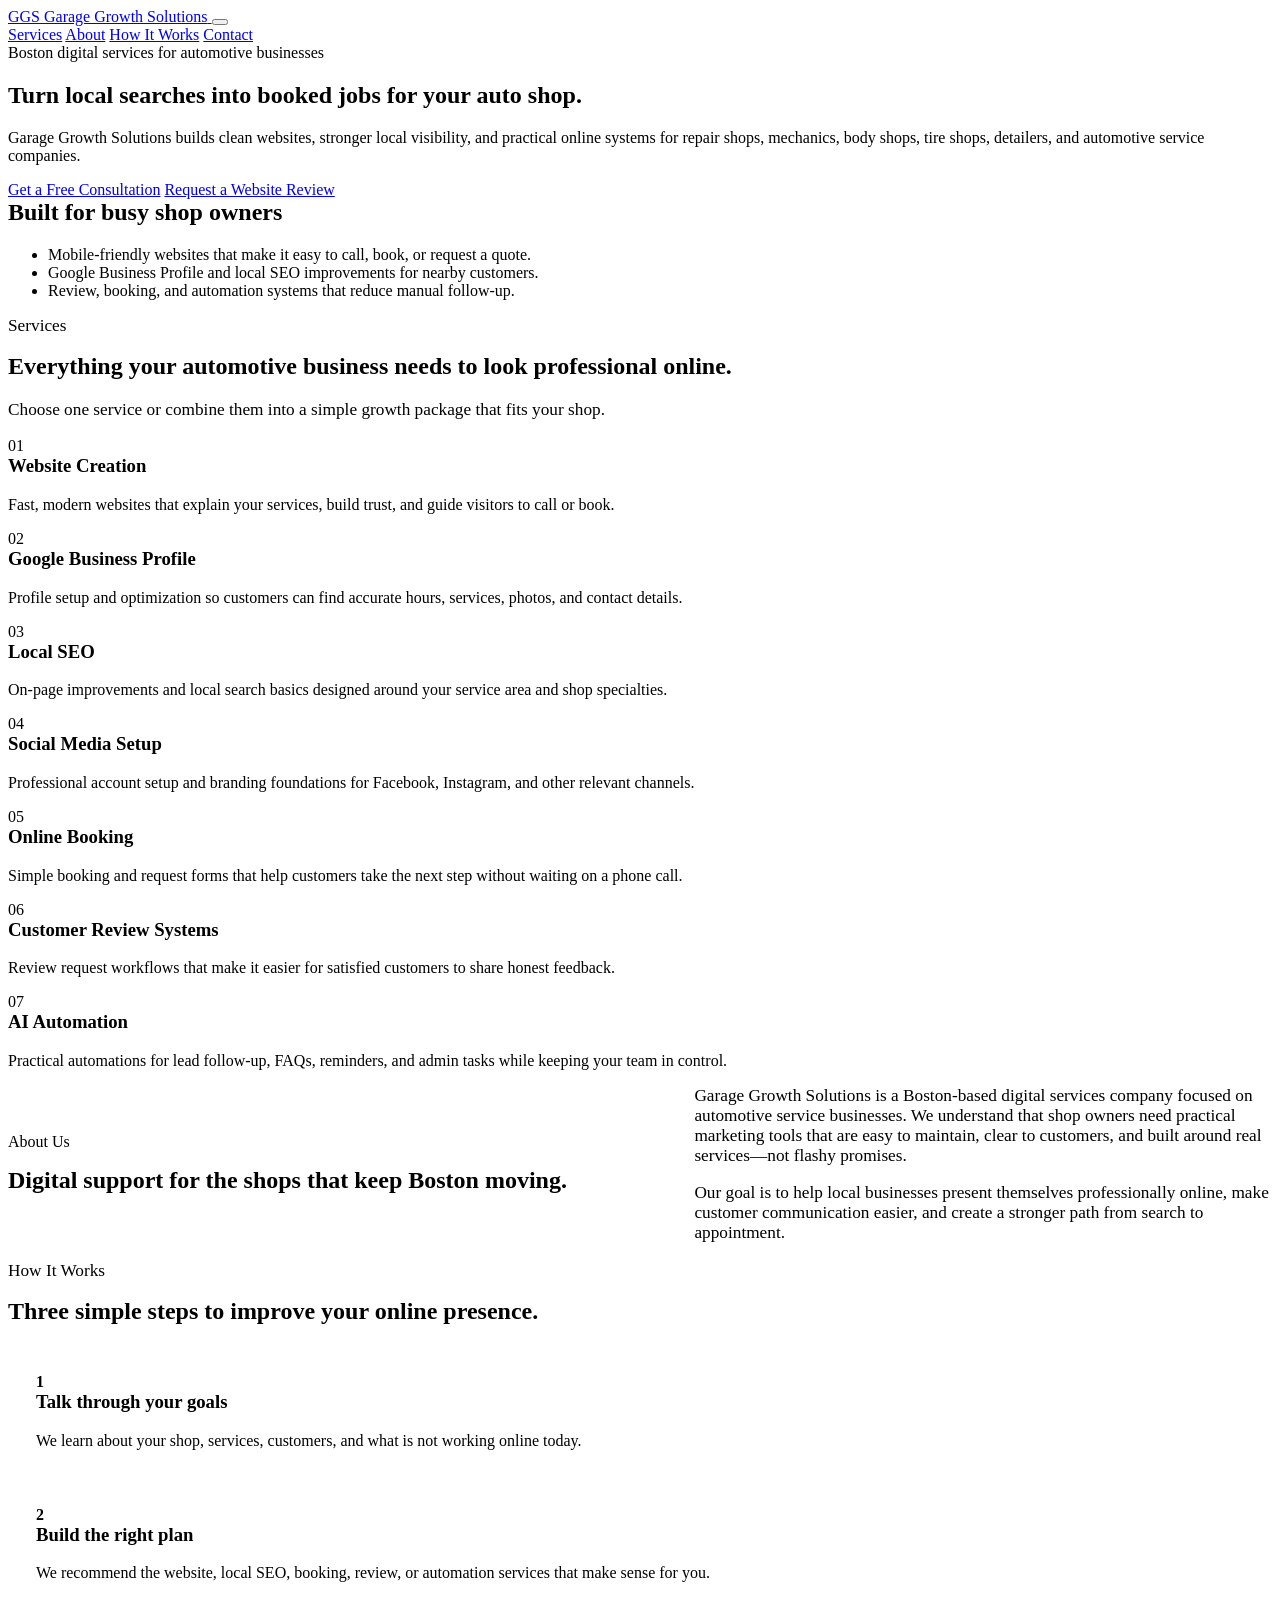
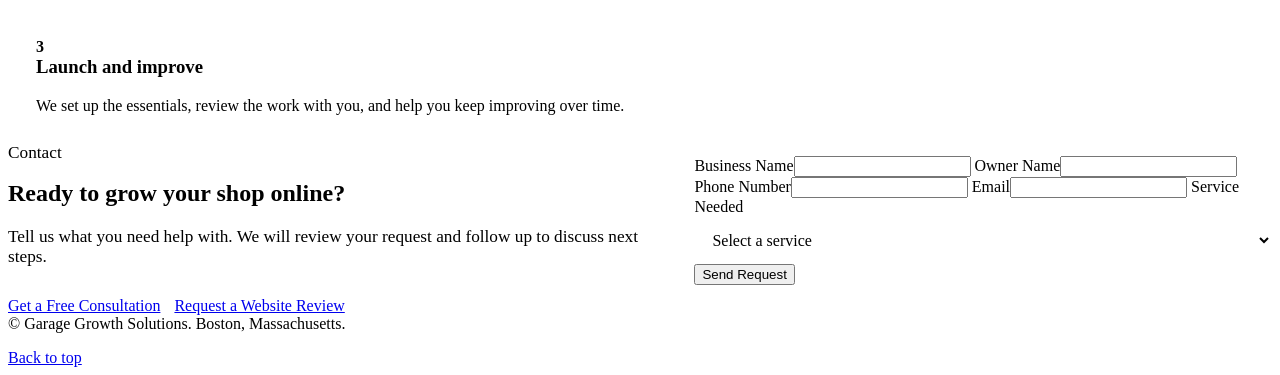
==== commit 43454033: "add formpree endpoint" ====
--- a/index.html
+++ b/index.html
@@ -110,36 +110,12 @@
             <a class="btn btn-secondary" href="#contact" data-service="Website Review">Request a Website Review</a>
           </div>
         </div>
-
-        <form action="https://formspree.io/f/mykavjlj" method="POST" class="contact-form">
-          <input type="hidden" name="_subject" value="New Garage Growth Solutions service request">
-
-          <label for="businessName">Business Name</label>
-          <input id="businessName" type="text" name="business-name" autocomplete="organization" placeholder="Your auto shop name" required>
-
-          <label for="ownerName">Owner Name</label>
-          <input id="ownerName" type="text" name="owner-name" autocomplete="name" placeholder="Your full name" required>
-
-          <label for="phone">Phone Number</label>
-          <input id="phone" type="tel" name="phone" autocomplete="tel" placeholder="(555) 123-4567" required>
-
-          <label for="email">Email</label>
-          <input id="email" type="email" name="email" autocomplete="email" placeholder="you@example.com" required>
-
-          <label for="serviceNeeded">Service Needed</label>
-          <select name="service-needed" id="serviceNeeded" required>
-            <option value="">Select a service</option>
-            <option value="Website Creation">Website Creation</option>
-            <option value="Google Business Profile Optimization">Google Business Profile Optimization</option>
-            <option value="Local SEO">Local SEO</option>
-            <option value="Social Media Setup">Social Media Setup</option>
-            <option value="Online Booking">Online Booking</option>
-            <option value="Customer Review Systems">Customer Review Systems</option>
-            <option value="AI Automation">AI Automation</option>
-            <option value="Website Review">Website Review</option>
-            <option value="Not Sure Yet">Not Sure Yet</option>
-          </select>
-
+        <form class="contact-form" name="contact" action="https://formspree.io/f/mykavjlj" method="post">
+          <label>Business Name<input type="text" name="business-name" autocomplete="organization" required></label>
+          <label>Owner Name<input type="text" name="owner-name" autocomplete="name" required></label>
+          <label>Phone Number<input type="tel" name="phone" autocomplete="tel" required></label>
+          <label>Email<input type="email" name="email" autocomplete="email" required></label>
+          <label>Service Needed<select name="service-needed" id="serviceNeeded" required><option value="">Select a service</option><option>Website Creation</option><option>Google Business Profile Optimization</option><option>Local SEO</option><option>Social Media Setup</option><option>Online Booking</option><option>Customer Review Systems</option><option>AI Automation</option><option>Website Review</option><option>Not Sure Yet</option></select></label>
           <button class="btn btn-primary" type="submit">Send Request</button>
           <p class="form-message" role="status" aria-live="polite"></p>
         </form>
@@ -156,4 +132,4 @@
 
   <script src="script.js"></script>
 </body>
-</html>+</html>
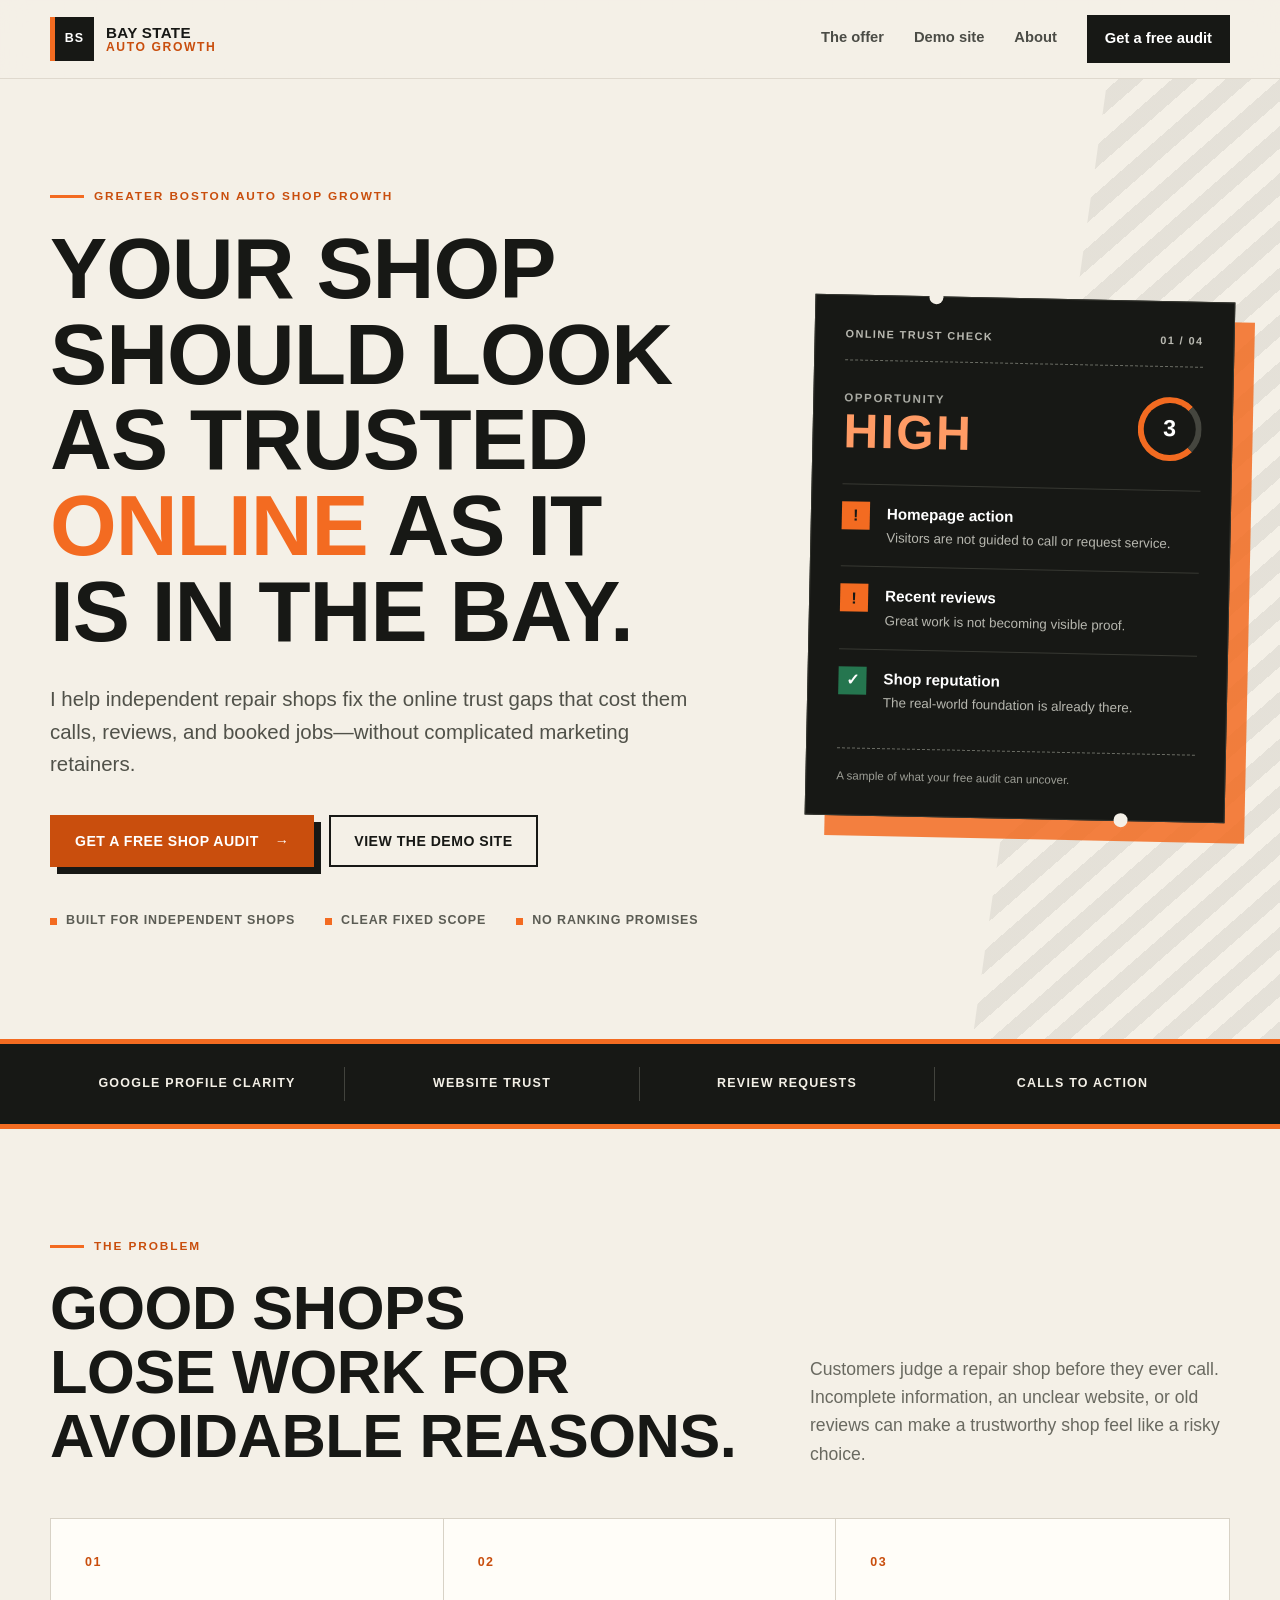
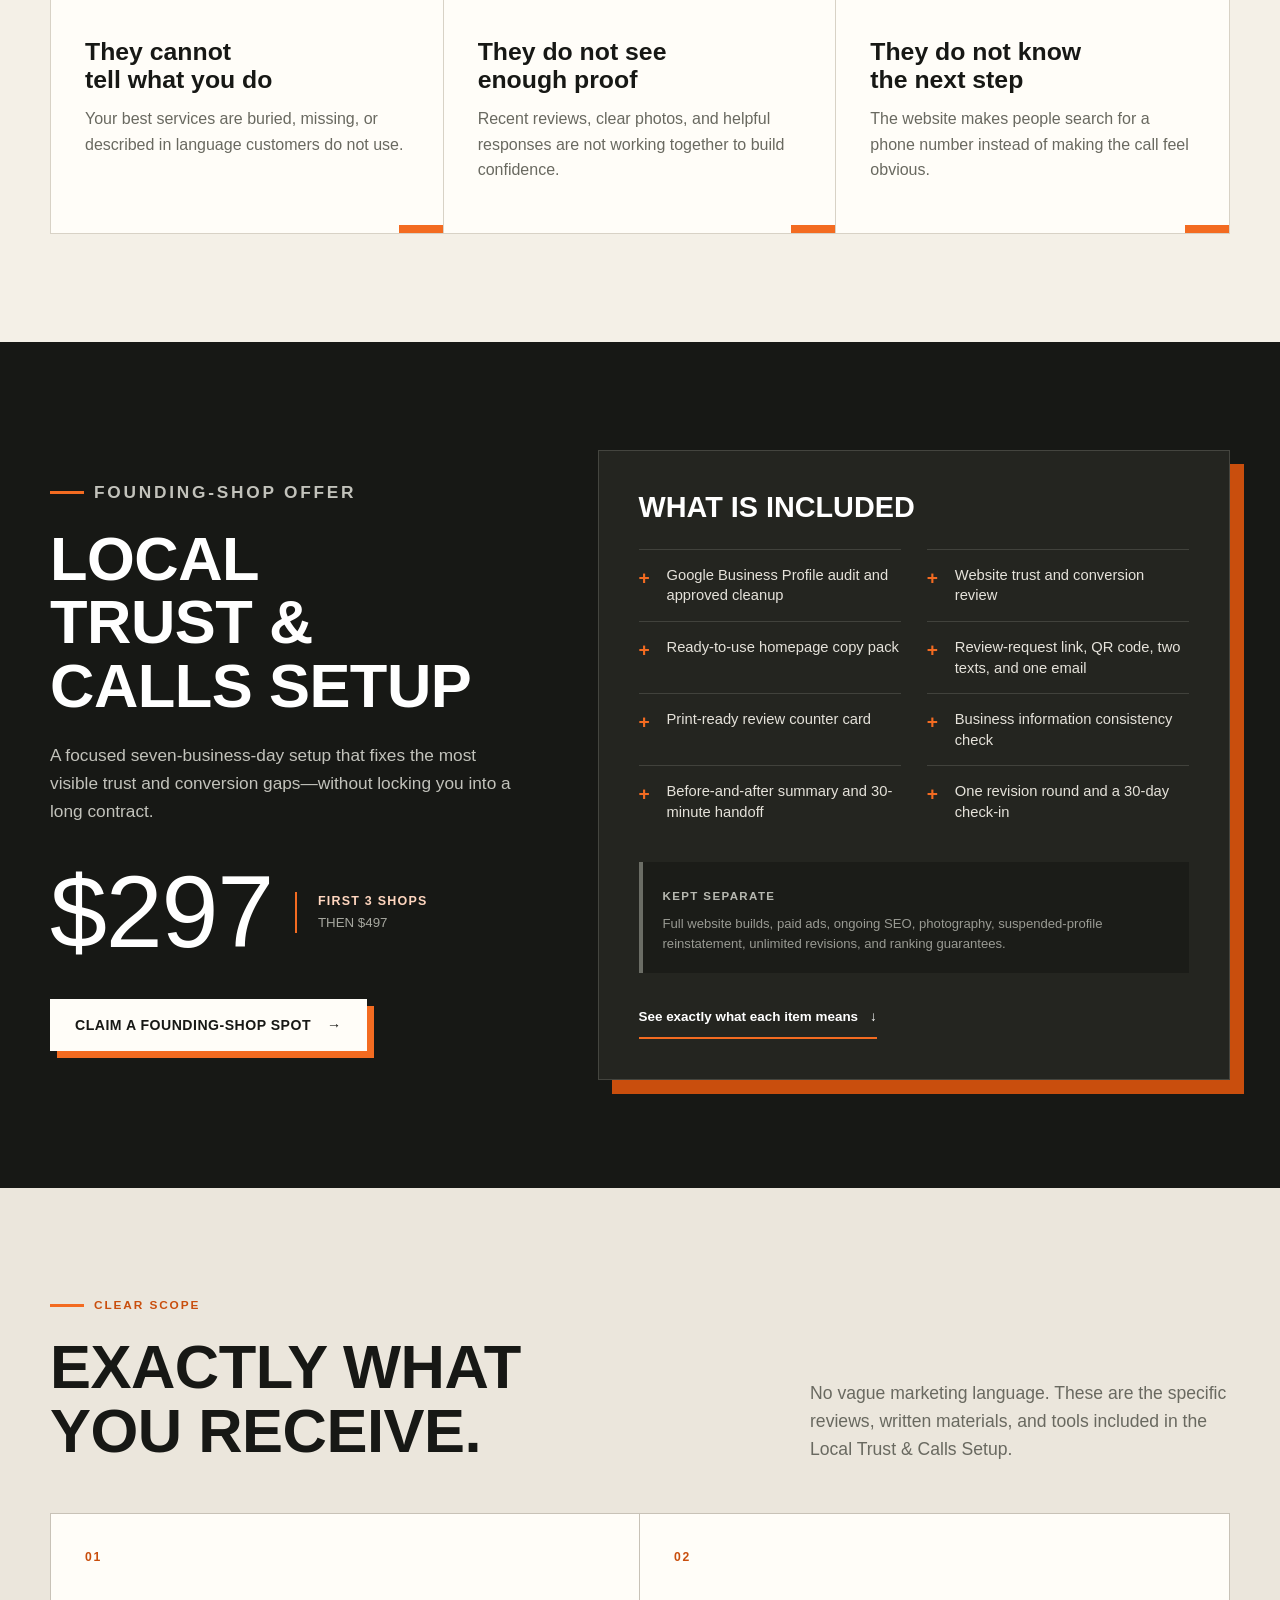
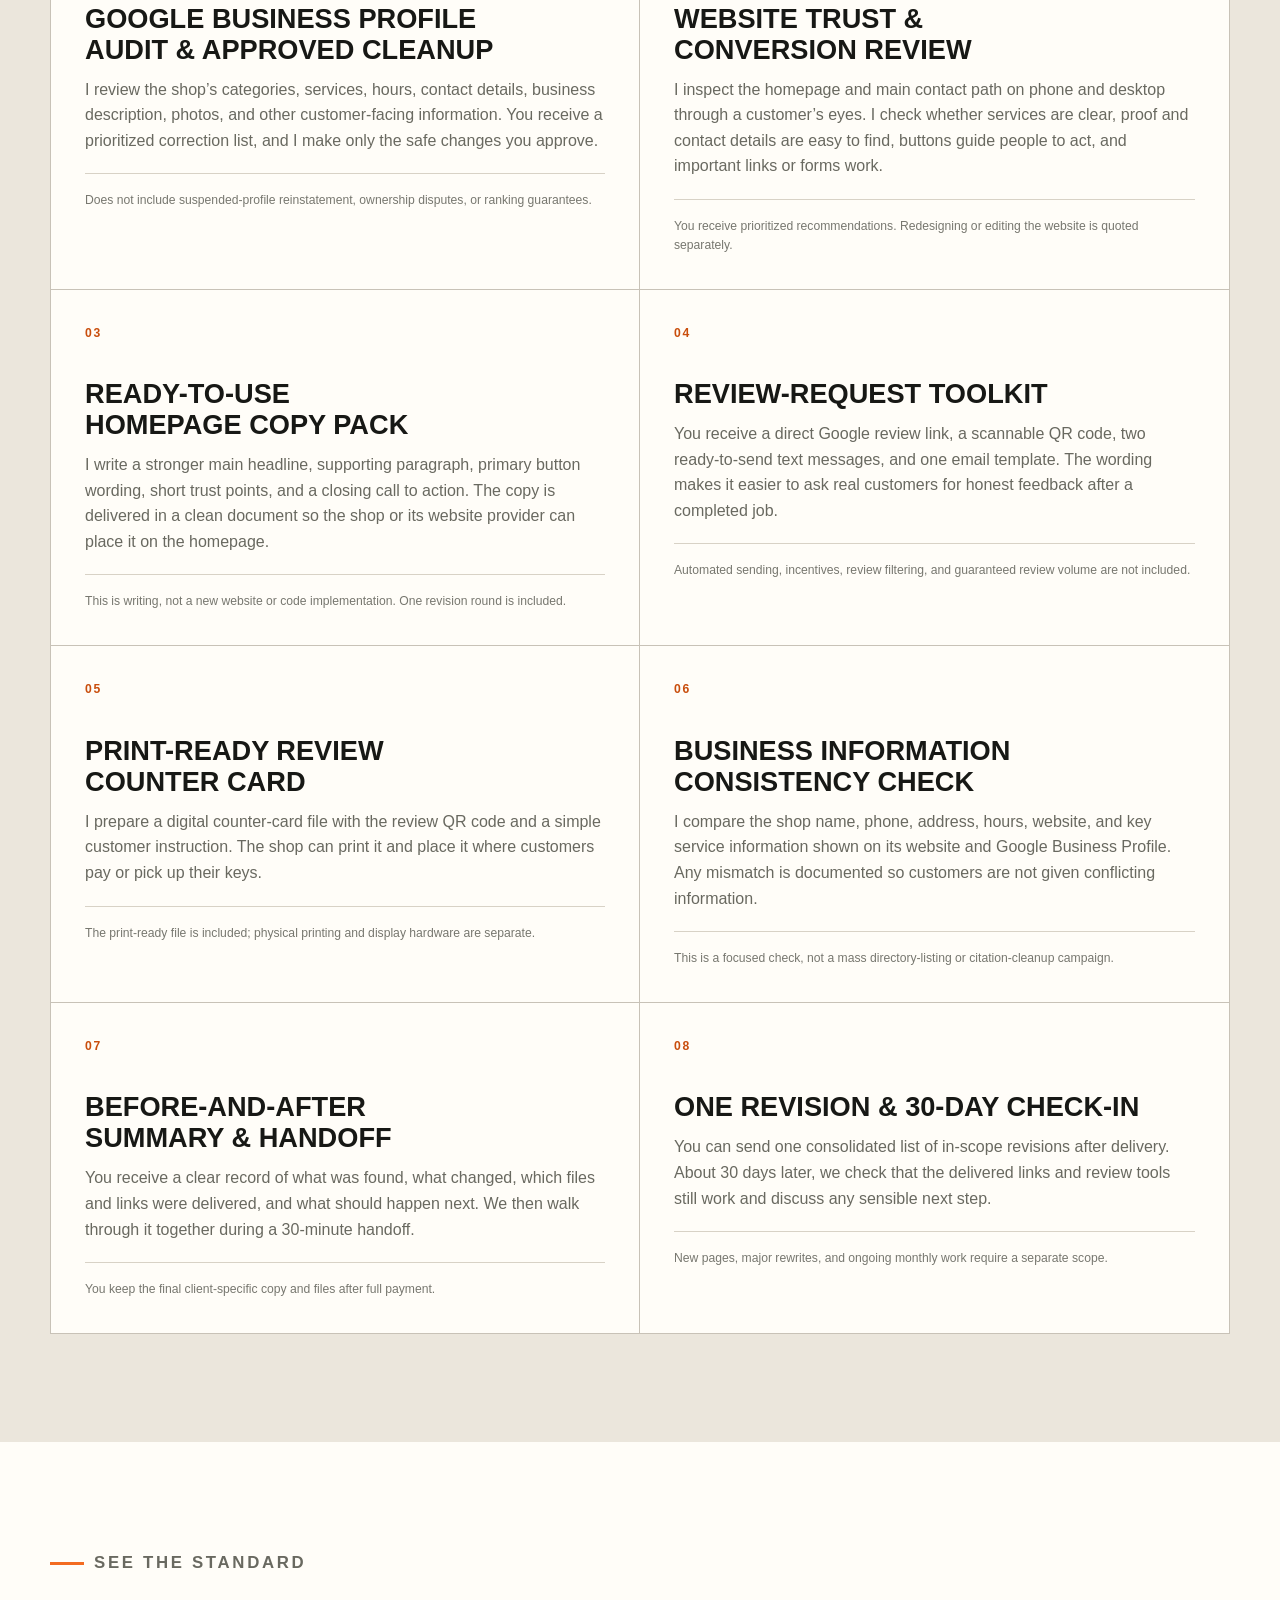
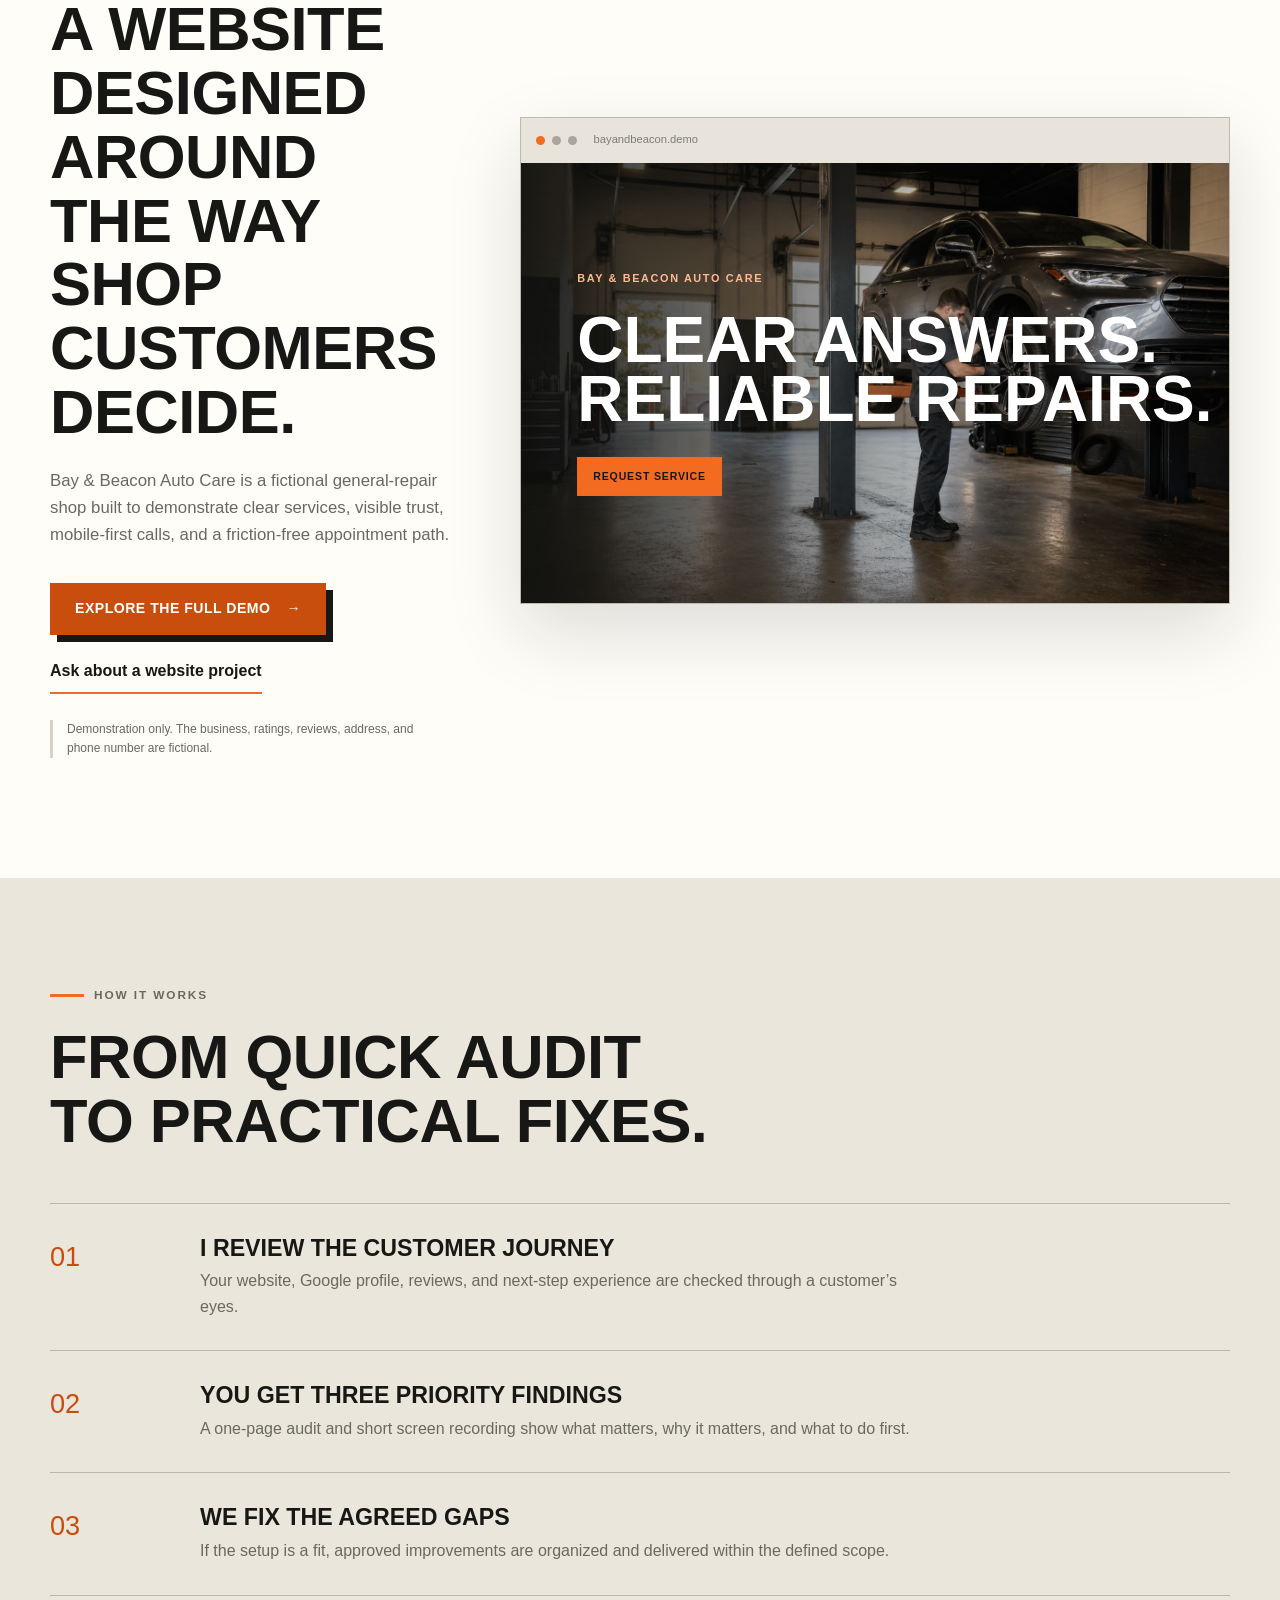
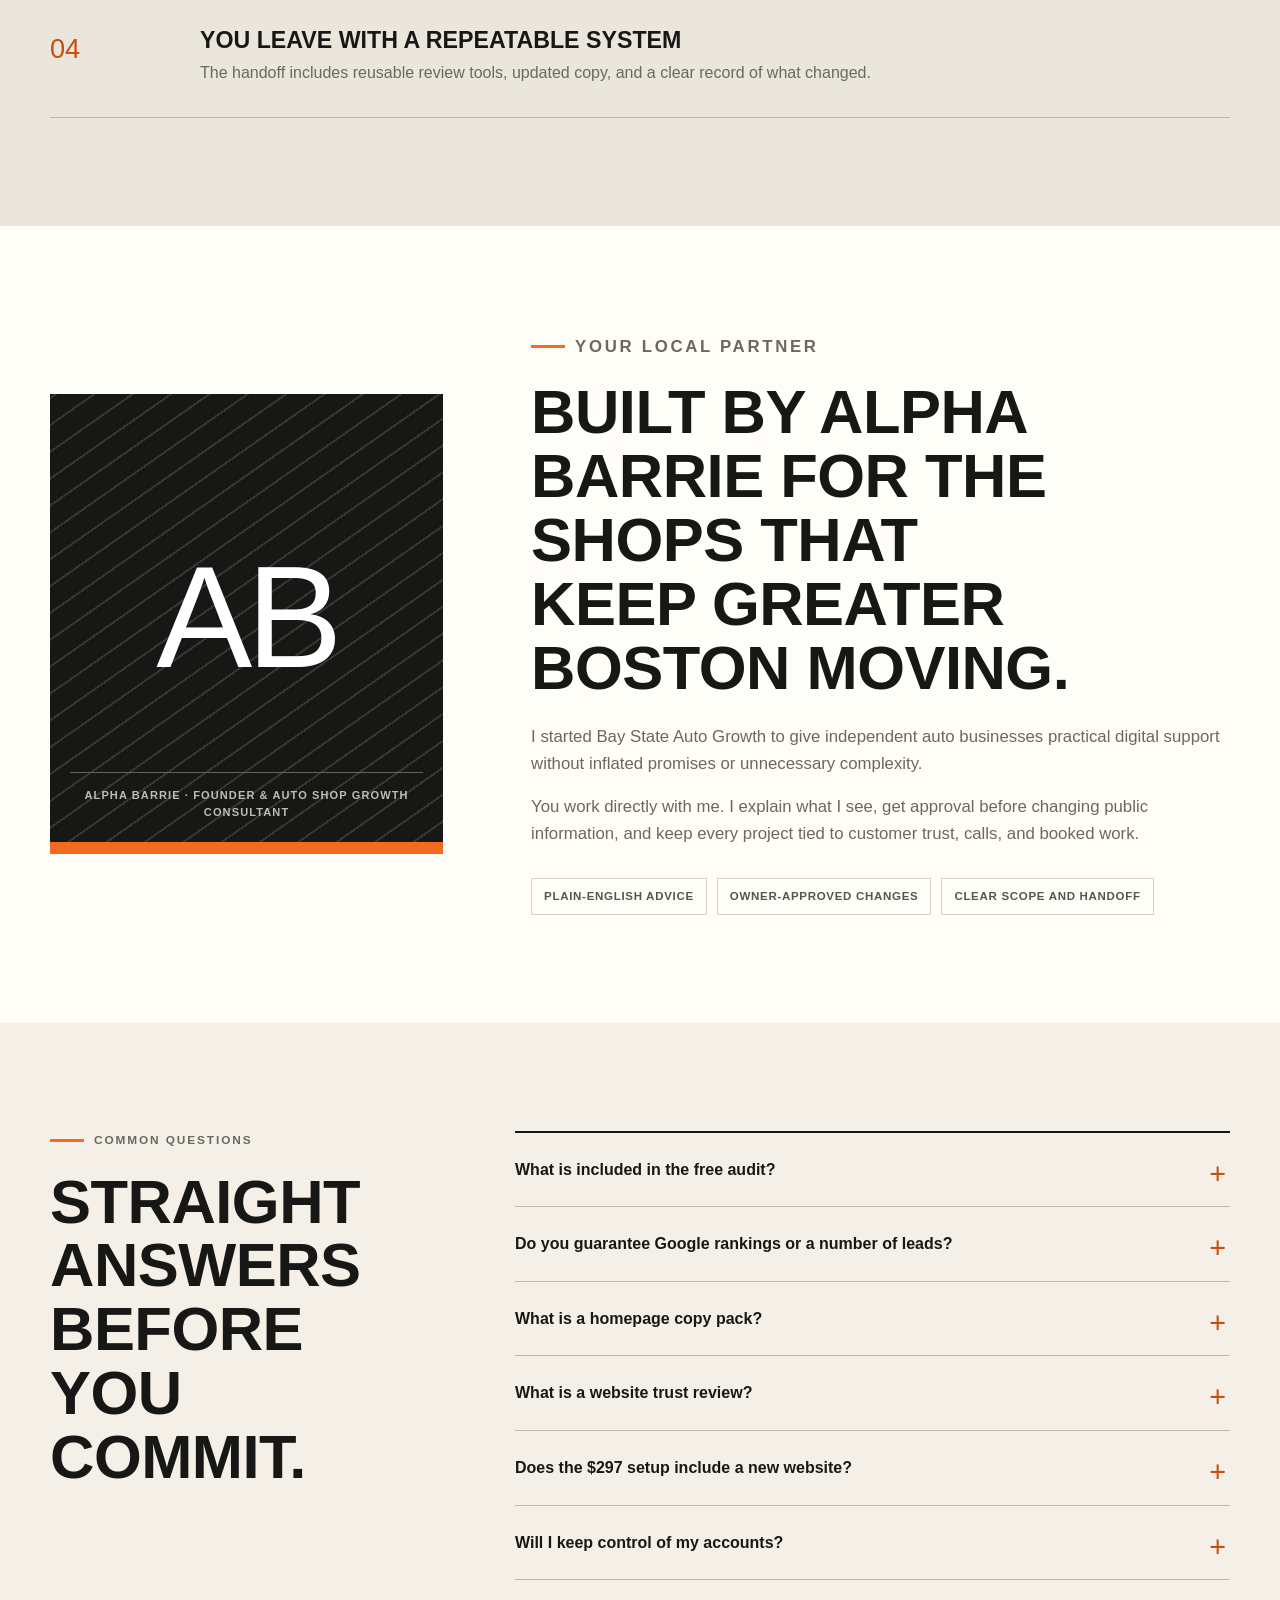
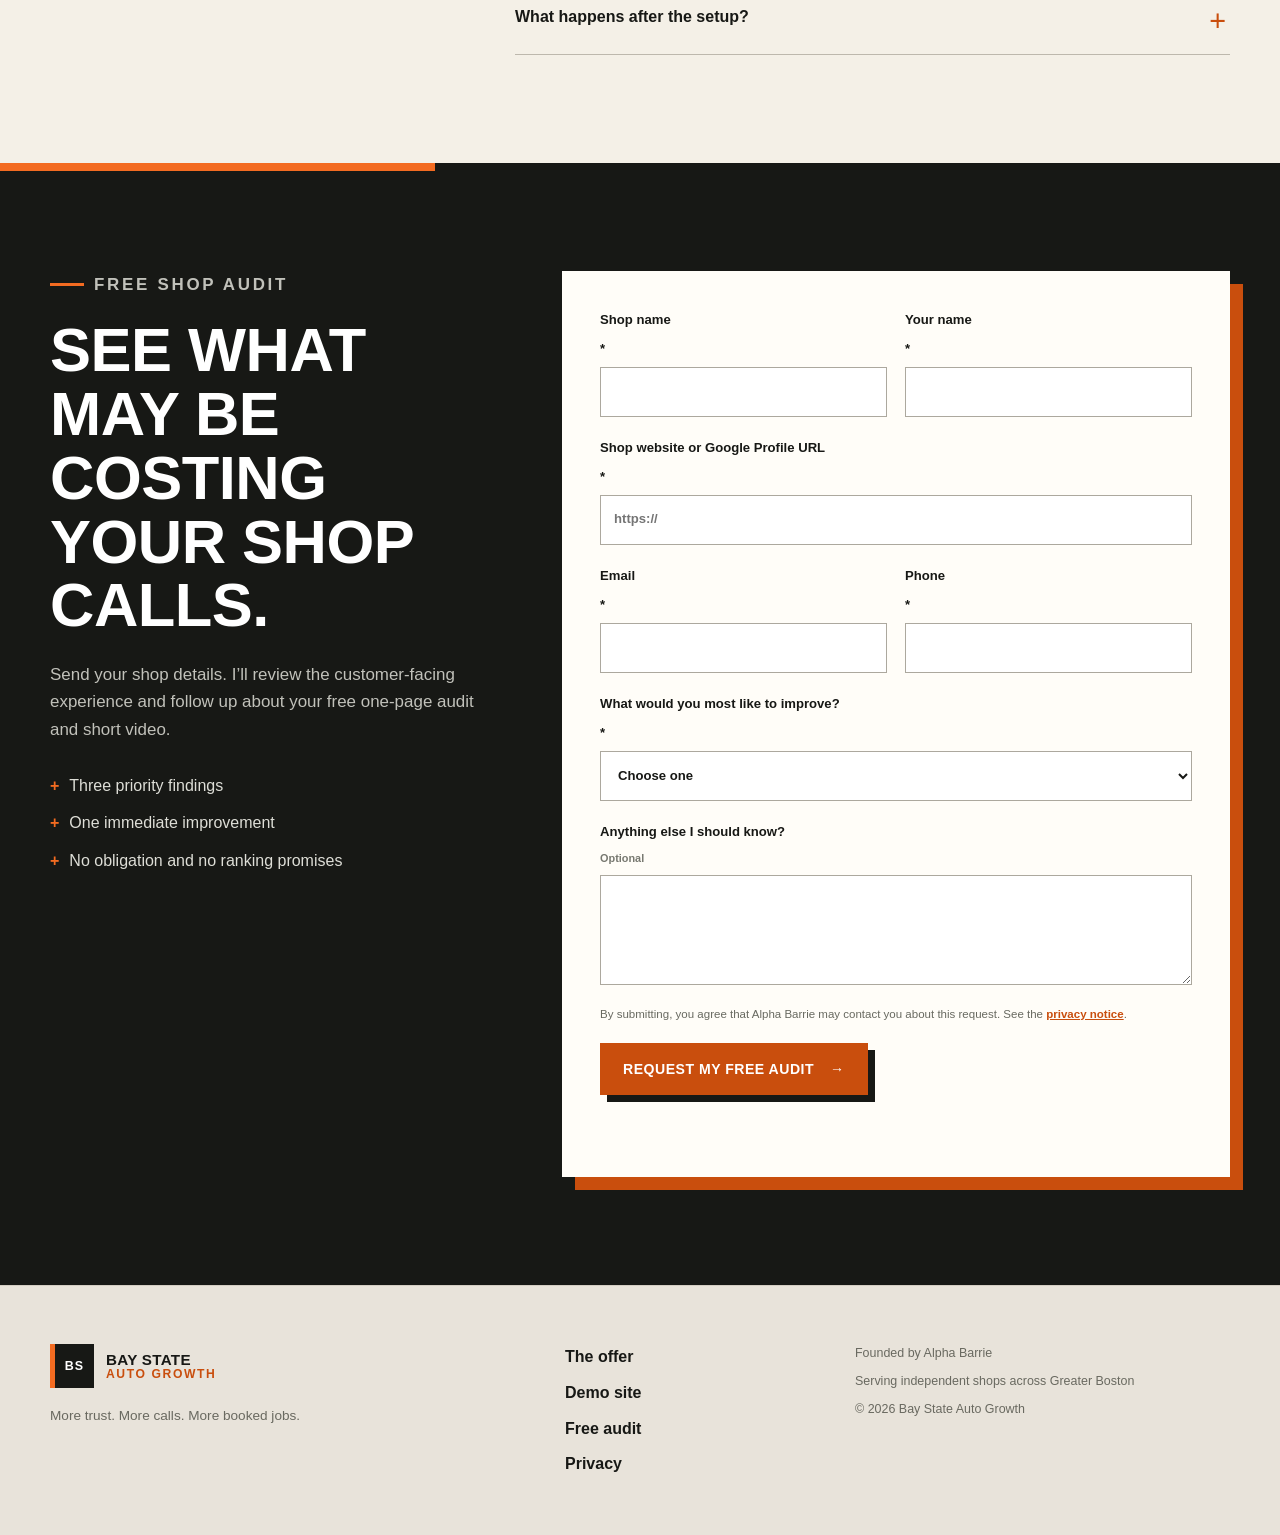
==== commit 22ead26d: "Launch Bay State Auto Growth redesign" ====
--- a/index.html
+++ b/index.html
@@ -1,135 +1,288 @@
-<!DOCTYPE html>
-<html lang="en">
-<head>
-  <meta charset="UTF-8" />
-  <meta name="viewport" content="width=device-width, initial-scale=1.0" />
-  <meta name="description" content="Garage Growth Solutions helps Boston-area automotive service businesses grow online with websites, local SEO, Google Business Profile optimization, booking, reviews, and AI automation." />
-  <title>Garage Growth Solutions | Digital Growth for Auto Service Businesses</title>
-  <link rel="preconnect" href="https://fonts.googleapis.com">
-  <link rel="preconnect" href="https://fonts.gstatic.com" crossorigin>
-  <link href="https://fonts.googleapis.com/css2?family=Inter:wght@400;500;600;700;800&display=swap" rel="stylesheet">
-  <link rel="stylesheet" href="style.css" />
-</head>
-<body>
-  <header class="site-header">
-    <nav class="nav container" aria-label="Main navigation">
-      <a href="#top" class="logo" aria-label="Garage Growth Solutions home">
-        <span class="logo-mark">GGS</span>
-        <span>Garage Growth Solutions</span>
-      </a>
-      <button class="nav-toggle" type="button" aria-label="Open navigation" aria-expanded="false">
-        <span></span><span></span><span></span>
-      </button>
-      <div class="nav-links" id="navLinks">
-        <a href="#services">Services</a>
-        <a href="#about">About</a>
-        <a href="#process">How It Works</a>
-        <a href="#contact">Contact</a>
-      </div>
-    </nav>
-  </header>
-
-  <main id="top">
-    <section class="hero section">
-      <div class="container hero-grid">
-        <div class="hero-copy">
-          <p class="eyebrow">Boston digital services for automotive businesses</p>
-          <h1>Turn local searches into booked jobs for your auto shop.</h1>
-          <p class="hero-text">Garage Growth Solutions builds clean websites, stronger local visibility, and practical online systems for repair shops, mechanics, body shops, tire shops, detailers, and automotive service companies.</p>
-          <div class="hero-actions">
-            <a class="btn btn-primary" href="#contact">Get a Free Consultation</a>
-            <a class="btn btn-secondary" href="#contact" data-service="Website Review">Request a Website Review</a>
-          </div>
-        </div>
-        <div class="hero-card" aria-label="Digital growth services summary">
-          <div class="card-topline"></div>
-          <h2>Built for busy shop owners</h2>
-          <ul>
-            <li>Mobile-friendly websites that make it easy to call, book, or request a quote.</li>
-            <li>Google Business Profile and local SEO improvements for nearby customers.</li>
-            <li>Review, booking, and automation systems that reduce manual follow-up.</li>
-          </ul>
-        </div>
-      </div>
-    </section>
-
-    <section class="section services" id="services">
-      <div class="container">
-        <div class="section-heading">
-          <p class="eyebrow">Services</p>
-          <h2>Everything your automotive business needs to look professional online.</h2>
-          <p>Choose one service or combine them into a simple growth package that fits your shop.</p>
-        </div>
-        <div class="service-grid">
-          <article class="service-card"><span>01</span><h3>Website Creation</h3><p>Fast, modern websites that explain your services, build trust, and guide visitors to call or book.</p></article>
-          <article class="service-card"><span>02</span><h3>Google Business Profile</h3><p>Profile setup and optimization so customers can find accurate hours, services, photos, and contact details.</p></article>
-          <article class="service-card"><span>03</span><h3>Local SEO</h3><p>On-page improvements and local search basics designed around your service area and shop specialties.</p></article>
-          <article class="service-card"><span>04</span><h3>Social Media Setup</h3><p>Professional account setup and branding foundations for Facebook, Instagram, and other relevant channels.</p></article>
-          <article class="service-card"><span>05</span><h3>Online Booking</h3><p>Simple booking and request forms that help customers take the next step without waiting on a phone call.</p></article>
-          <article class="service-card"><span>06</span><h3>Customer Review Systems</h3><p>Review request workflows that make it easier for satisfied customers to share honest feedback.</p></article>
-          <article class="service-card"><span>07</span><h3>AI Automation</h3><p>Practical automations for lead follow-up, FAQs, reminders, and admin tasks while keeping your team in control.</p></article>
-        </div>
-      </div>
-    </section>
-
-    <section class="section split" id="about">
-      <div class="container split-grid">
-        <div>
-          <p class="eyebrow">About Us</p>
-          <h2>Digital support for the shops that keep Boston moving.</h2>
-        </div>
-        <div class="prose">
-          <p>Garage Growth Solutions is a Boston-based digital services company focused on automotive service businesses. We understand that shop owners need practical marketing tools that are easy to maintain, clear to customers, and built around real services—not flashy promises.</p>
-          <p>Our goal is to help local businesses present themselves professionally online, make customer communication easier, and create a stronger path from search to appointment.</p>
-        </div>
-      </div>
-    </section>
-
-    <section class="section process" id="process">
-      <div class="container">
-        <div class="section-heading">
-          <p class="eyebrow">How It Works</p>
-          <h2>Three simple steps to improve your online presence.</h2>
-        </div>
-        <div class="steps">
-          <article><span>1</span><h3>Talk through your goals</h3><p>We learn about your shop, services, customers, and what is not working online today.</p></article>
-          <article><span>2</span><h3>Build the right plan</h3><p>We recommend the website, local SEO, booking, review, or automation services that make sense for you.</p></article>
-          <article><span>3</span><h3>Launch and improve</h3><p>We set up the essentials, review the work with you, and help you keep improving over time.</p></article>
-        </div>
-      </div>
-    </section>
-
-    <section class="section contact" id="contact">
-      <div class="container contact-grid">
-        <div>
-          <p class="eyebrow">Contact</p>
-          <h2>Ready to grow your shop online?</h2>
-          <p>Tell us what you need help with. We will review your request and follow up to discuss next steps.</p>
-          <div class="contact-actions">
-            <a class="btn btn-primary" href="#contact">Get a Free Consultation</a>
-            <a class="btn btn-secondary" href="#contact" data-service="Website Review">Request a Website Review</a>
-          </div>
-        </div>
-        <form class="contact-form" name="contact" action="https://formspree.io/f/mykavjlj" method="post">
-          <label>Business Name<input type="text" name="business-name" autocomplete="organization" required></label>
-          <label>Owner Name<input type="text" name="owner-name" autocomplete="name" required></label>
-          <label>Phone Number<input type="tel" name="phone" autocomplete="tel" required></label>
-          <label>Email<input type="email" name="email" autocomplete="email" required></label>
-          <label>Service Needed<select name="service-needed" id="serviceNeeded" required><option value="">Select a service</option><option>Website Creation</option><option>Google Business Profile Optimization</option><option>Local SEO</option><option>Social Media Setup</option><option>Online Booking</option><option>Customer Review Systems</option><option>AI Automation</option><option>Website Review</option><option>Not Sure Yet</option></select></label>
-          <button class="btn btn-primary" type="submit">Send Request</button>
-          <p class="form-message" role="status" aria-live="polite"></p>
-        </form>
-      </div>
-    </section>
-  </main>
-
-  <footer class="site-footer">
-    <div class="container footer-inner">
-      <p>&copy; <span id="year"></span> Garage Growth Solutions. Boston, Massachusetts.</p>
-      <a href="#top">Back to top</a>
-    </div>
-  </footer>
-
-  <script src="script.js"></script>
-</body>
-</html>
+<!doctype html>
+<html lang="en">
+<head>
+  <meta charset="utf-8">
+  <meta name="viewport" content="width=device-width, initial-scale=1">
+  <meta name="description" content="Bay State Auto Growth helps independent auto repair shops in Greater Boston build online trust, generate more calls, and turn local searches into booked jobs.">
+  <meta name="theme-color" content="#171815">
+  <meta property="og:type" content="website">
+  <meta property="og:title" content="Bay State Auto Growth | More trust. More calls. More booked jobs.">
+  <meta property="og:description" content="Practical Google Profile, website trust, and review-system improvements for independent auto shops in Greater Boston.">
+  <meta property="og:image" content="https://garage-growth-solutions.pages.dev/assets/og-bay-state-auto-growth.webp">
+  <meta name="twitter:card" content="summary_large_image">
+  <meta name="twitter:title" content="Bay State Auto Growth">
+  <meta name="twitter:description" content="More trust. More calls. More booked jobs.">
+  <meta name="twitter:image" content="https://garage-growth-solutions.pages.dev/assets/og-bay-state-auto-growth.webp">
+  <title>Bay State Auto Growth | Auto Shop Growth in Greater Boston</title>
+  <link rel="icon" href="assets/favicon.png" type="image/png">
+  <link rel="stylesheet" href="style.css">
+</head>
+<body>
+  <a class="skip-link" href="#main-content">Skip to main content</a>
+
+  <header class="site-header" id="top">
+    <nav class="nav shell" aria-label="Main navigation">
+      <a class="brand" href="#top" aria-label="Bay State Auto Growth home">
+        <span class="brand-mark" aria-hidden="true">BS</span>
+        <span class="brand-name">Bay State <strong>Auto Growth</strong></span>
+      </a>
+      <button class="nav-toggle" type="button" aria-expanded="false" aria-controls="nav-menu">
+        <span class="sr-only">Open navigation</span>
+        <span></span><span></span><span></span>
+      </button>
+      <div class="nav-menu" id="nav-menu">
+        <a href="#offer">The offer</a>
+        <a href="#demo">Demo site</a>
+        <a href="#about">About</a>
+        <a class="nav-cta" href="#audit">Get a free audit</a>
+      </div>
+    </nav>
+  </header>
+
+  <main id="main-content">
+    <section class="hero section">
+      <div class="shell hero-grid">
+        <div class="hero-copy">
+          <p class="eyebrow"><span></span> Greater Boston auto shop growth</p>
+          <h1>Your shop should look as trusted <em>online</em> as it is in the bay.</h1>
+          <p class="hero-lead">I help independent repair shops fix the online trust gaps that cost them calls, reviews, and booked jobs—without complicated marketing retainers.</p>
+          <div class="button-row">
+            <a class="button button-primary" href="#audit">Get a free shop audit <span aria-hidden="true">→</span></a>
+            <a class="button button-ghost" href="demo/index.html">View the demo site</a>
+          </div>
+          <ul class="hero-proof" aria-label="Service highlights">
+            <li>Built for independent shops</li>
+            <li>Clear fixed scope</li>
+            <li>No ranking promises</li>
+          </ul>
+        </div>
+
+        <aside class="diagnostic-card" aria-label="Sample online trust check">
+          <div class="ticket-head"><span>Online trust check</span><span>01 / 04</span></div>
+          <div class="score-row">
+            <div><span class="score-label">Opportunity</span><strong>HIGH</strong></div>
+            <span class="score-ring">3</span>
+          </div>
+          <div class="check-list">
+            <div><span class="status status-warn">!</span><p><strong>Homepage action</strong><small>Visitors are not guided to call or request service.</small></p></div>
+            <div><span class="status status-warn">!</span><p><strong>Recent reviews</strong><small>Great work is not becoming visible proof.</small></p></div>
+            <div><span class="status status-ok">✓</span><p><strong>Shop reputation</strong><small>The real-world foundation is already there.</small></p></div>
+          </div>
+          <p class="ticket-note">A sample of what your free audit can uncover.</p>
+        </aside>
+      </div>
+    </section>
+
+    <section class="trust-strip" aria-label="What the service improves">
+      <div class="shell trust-items">
+        <span>Google profile clarity</span><span>Website trust</span><span>Review requests</span><span>Calls to action</span>
+      </div>
+    </section>
+
+    <section class="section problem-section" id="problem">
+      <div class="shell">
+        <div class="section-intro split-intro">
+          <div><p class="eyebrow"><span></span> The problem</p><h2>Good shops lose work for avoidable reasons.</h2></div>
+          <p>Customers judge a repair shop before they ever call. Incomplete information, an unclear website, or old reviews can make a trustworthy shop feel like a risky choice.</p>
+        </div>
+        <div class="problem-grid">
+          <article><span class="card-number">01</span><h3>They cannot tell what you do</h3><p>Your best services are buried, missing, or described in language customers do not use.</p></article>
+          <article><span class="card-number">02</span><h3>They do not see enough proof</h3><p>Recent reviews, clear photos, and helpful responses are not working together to build confidence.</p></article>
+          <article><span class="card-number">03</span><h3>They do not know the next step</h3><p>The website makes people search for a phone number instead of making the call feel obvious.</p></article>
+        </div>
+      </div>
+    </section>
+
+    <section class="section offer-section" id="offer">
+      <div class="shell offer-grid">
+        <div class="offer-copy">
+          <p class="eyebrow eyebrow-light"><span></span> Founding-shop offer</p>
+          <h2>Local Trust &amp; Calls Setup</h2>
+          <p>A focused seven-business-day setup that fixes the most visible trust and conversion gaps—without locking you into a long contract.</p>
+          <div class="price-block"><span class="price">$297</span><span><strong>first 3 shops</strong><small>Then $497</small></span></div>
+          <a class="button button-light" href="#audit">Claim a founding-shop spot <span aria-hidden="true">→</span></a>
+        </div>
+        <div class="deliverables-card">
+          <h3>What is included</h3>
+          <ul class="included-list">
+            <li>Google Business Profile audit and approved cleanup</li>
+            <li>Website trust and conversion review</li>
+            <li>Ready-to-use homepage copy pack</li>
+            <li>Review-request link, QR code, two texts, and one email</li>
+            <li>Print-ready review counter card</li>
+            <li>Business information consistency check</li>
+            <li>Before-and-after summary and 30-minute handoff</li>
+            <li>One revision round and a 30-day check-in</li>
+          </ul>
+          <div class="not-included"><strong>Kept separate</strong><p>Full website builds, paid ads, ongoing SEO, photography, suspended-profile reinstatement, unlimited revisions, and ranking guarantees.</p></div>
+          <a class="offer-detail-link" href="#service-details">See exactly what each item means <span aria-hidden="true">↓</span></a>
+        </div>
+      </div>
+    </section>
+
+    <section class="section service-details-section" id="service-details">
+      <div class="shell">
+        <div class="section-intro split-intro">
+          <div><p class="eyebrow"><span></span> Clear scope</p><h2>Exactly what you receive.</h2></div>
+          <p>No vague marketing language. These are the specific reviews, written materials, and tools included in the Local Trust &amp; Calls Setup.</p>
+        </div>
+        <div class="service-detail-grid">
+          <article>
+            <span class="service-number">01</span>
+            <h3>Google Business Profile audit &amp; approved cleanup</h3>
+            <p>I review the shop’s categories, services, hours, contact details, business description, photos, and other customer-facing information. You receive a prioritized correction list, and I make only the safe changes you approve.</p>
+            <small>Does not include suspended-profile reinstatement, ownership disputes, or ranking guarantees.</small>
+          </article>
+          <article>
+            <span class="service-number">02</span>
+            <h3>Website trust &amp; conversion review</h3>
+            <p>I inspect the homepage and main contact path on phone and desktop through a customer’s eyes. I check whether services are clear, proof and contact details are easy to find, buttons guide people to act, and important links or forms work.</p>
+            <small>You receive prioritized recommendations. Redesigning or editing the website is quoted separately.</small>
+          </article>
+          <article>
+            <span class="service-number">03</span>
+            <h3>Ready-to-use homepage copy pack</h3>
+            <p>I write a stronger main headline, supporting paragraph, primary button wording, short trust points, and a closing call to action. The copy is delivered in a clean document so the shop or its website provider can place it on the homepage.</p>
+            <small>This is writing, not a new website or code implementation. One revision round is included.</small>
+          </article>
+          <article>
+            <span class="service-number">04</span>
+            <h3>Review-request toolkit</h3>
+            <p>You receive a direct Google review link, a scannable QR code, two ready-to-send text messages, and one email template. The wording makes it easier to ask real customers for honest feedback after a completed job.</p>
+            <small>Automated sending, incentives, review filtering, and guaranteed review volume are not included.</small>
+          </article>
+          <article>
+            <span class="service-number">05</span>
+            <h3>Print-ready review counter card</h3>
+            <p>I prepare a digital counter-card file with the review QR code and a simple customer instruction. The shop can print it and place it where customers pay or pick up their keys.</p>
+            <small>The print-ready file is included; physical printing and display hardware are separate.</small>
+          </article>
+          <article>
+            <span class="service-number">06</span>
+            <h3>Business information consistency check</h3>
+            <p>I compare the shop name, phone, address, hours, website, and key service information shown on its website and Google Business Profile. Any mismatch is documented so customers are not given conflicting information.</p>
+            <small>This is a focused check, not a mass directory-listing or citation-cleanup campaign.</small>
+          </article>
+          <article>
+            <span class="service-number">07</span>
+            <h3>Before-and-after summary &amp; handoff</h3>
+            <p>You receive a clear record of what was found, what changed, which files and links were delivered, and what should happen next. We then walk through it together during a 30-minute handoff.</p>
+            <small>You keep the final client-specific copy and files after full payment.</small>
+          </article>
+          <article>
+            <span class="service-number">08</span>
+            <h3>One revision &amp; 30-day check-in</h3>
+            <p>You can send one consolidated list of in-scope revisions after delivery. About 30 days later, we check that the delivered links and review tools still work and discuss any sensible next step.</p>
+            <small>New pages, major rewrites, and ongoing monthly work require a separate scope.</small>
+          </article>
+        </div>
+      </div>
+    </section>
+
+    <section class="section demo-section" id="demo">
+      <div class="shell demo-grid">
+        <div class="demo-copy">
+          <p class="eyebrow"><span></span> See the standard</p>
+          <h2>A website designed around the way shop customers decide.</h2>
+          <p>Bay &amp; Beacon Auto Care is a fictional general-repair shop built to demonstrate clear services, visible trust, mobile-first calls, and a friction-free appointment path.</p>
+          <div class="button-row">
+            <a class="button button-primary" href="demo/index.html">Explore the full demo <span aria-hidden="true">→</span></a>
+            <a class="text-link" href="#audit">Ask about a website project</a>
+          </div>
+          <p class="demo-disclosure">Demonstration only. The business, ratings, reviews, address, and phone number are fictional.</p>
+        </div>
+        <a class="browser-mock" href="demo/index.html" aria-label="Open the Bay and Beacon Auto Care demonstration website">
+          <span class="browser-bar"><i></i><i></i><i></i><small>bayandbeacon.demo</small></span>
+          <span class="mock-hero">
+            <img src="assets/demo-garage.webp" alt="A mechanic inspecting a vehicle in a clean repair garage" width="1536" height="1024" loading="lazy">
+            <span class="mock-overlay"><small>Bay &amp; Beacon Auto Care</small><strong>Clear answers.<br>Reliable repairs.</strong><b>Request service</b></span>
+          </span>
+        </a>
+      </div>
+    </section>
+
+    <section class="section process-section" id="process">
+      <div class="shell">
+        <div class="section-intro"><p class="eyebrow"><span></span> How it works</p><h2>From quick audit to practical fixes.</h2></div>
+        <ol class="process-list">
+          <li><span>01</span><div><h3>I review the customer journey</h3><p>Your website, Google profile, reviews, and next-step experience are checked through a customer’s eyes.</p></div></li>
+          <li><span>02</span><div><h3>You get three priority findings</h3><p>A one-page audit and short screen recording show what matters, why it matters, and what to do first.</p></div></li>
+          <li><span>03</span><div><h3>We fix the agreed gaps</h3><p>If the setup is a fit, approved improvements are organized and delivered within the defined scope.</p></div></li>
+          <li><span>04</span><div><h3>You leave with a repeatable system</h3><p>The handoff includes reusable review tools, updated copy, and a clear record of what changed.</p></div></li>
+        </ol>
+      </div>
+    </section>
+
+    <section class="section about-section" id="about">
+      <div class="shell about-grid">
+        <div class="founder-card" aria-label="Alpha Barrie, founder of Bay State Auto Growth"><span class="founder-initials">AB</span><span class="founder-label">Alpha Barrie · Founder &amp; Auto Shop Growth Consultant</span></div>
+        <div class="about-copy">
+          <p class="eyebrow"><span></span> Your local partner</p>
+          <h2>Built by Alpha Barrie for the shops that keep Greater Boston moving.</h2>
+          <p>I started Bay State Auto Growth to give independent auto businesses practical digital support without inflated promises or unnecessary complexity.</p>
+          <p>You work directly with me. I explain what I see, get approval before changing public information, and keep every project tied to customer trust, calls, and booked work.</p>
+          <div class="principles"><span>Plain-English advice</span><span>Owner-approved changes</span><span>Clear scope and handoff</span></div>
+        </div>
+      </div>
+    </section>
+
+    <section class="section faq-section" id="faq">
+      <div class="shell faq-grid">
+        <div class="section-intro"><p class="eyebrow"><span></span> Common questions</p><h2>Straight answers before you commit.</h2></div>
+        <div class="faq-list">
+          <details><summary>What is included in the free audit?</summary><p>You receive a one-page review with three priority findings and a personalized three-to-five-minute screen recording. There is no obligation to buy.</p></details>
+          <details><summary>Do you guarantee Google rankings or a number of leads?</summary><p>No. Rankings, calls, and bookings depend on factors no honest provider controls. The work improves clarity, trust, and the path customers use to contact you.</p></details>
+          <details><summary>What is a homepage copy pack?</summary><p>It is ready-to-use writing for the main page of your existing website: a stronger headline, supporting paragraph, primary button wording, short trust points, and a closing call to action. It does not include website design or coding.</p></details>
+          <details><summary>What is a website trust review?</summary><p>It is a customer-eye review of the homepage and main contact path on phone and desktop. I check clarity, trust signals, service information, calls to action, contact details, links, forms, and mobile usability, then give you prioritized recommendations.</p></details>
+          <details><summary>Does the $297 setup include a new website?</summary><p>No. The setup includes the homepage copy pack and website trust review described above. Website design or implementation is quoted separately after the audit.</p></details>
+          <details><summary>Will I keep control of my accounts?</summary><p>Yes. You remain the owner. Access should be granted through available manager or collaborator roles instead of sharing passwords.</p></details>
+          <details><summary>What happens after the setup?</summary><p>You can take the completed system and run it yourself. If ongoing support makes sense, a month-to-month care option is discussed during the handoff.</p></details>
+        </div>
+      </div>
+    </section>
+
+    <section class="section audit-section" id="audit">
+      <div class="shell audit-grid">
+        <div class="audit-copy">
+          <p class="eyebrow eyebrow-light"><span></span> Free shop audit</p>
+          <h2>See what may be costing your shop calls.</h2>
+          <p>Send your shop details. I’ll review the customer-facing experience and follow up about your free one-page audit and short video.</p>
+          <ul><li>Three priority findings</li><li>One immediate improvement</li><li>No obligation and no ranking promises</li></ul>
+        </div>
+        <form class="audit-form" action="https://formspree.io/f/mykavjlj" method="post" data-audit-form>
+          <input type="hidden" name="_subject" value="New Bay State Auto Growth audit request">
+          <label class="honeypot">Leave this field empty<input type="text" name="_gotcha" tabindex="-1" autocomplete="off"></label>
+          <div class="field-row">
+            <label for="businessName">Shop name <span aria-hidden="true">*</span><input id="businessName" name="business-name" type="text" autocomplete="organization" required></label>
+            <label for="ownerName">Your name <span aria-hidden="true">*</span><input id="ownerName" name="owner-name" type="text" autocomplete="name" required></label>
+          </div>
+          <label for="websiteUrl">Shop website or Google Profile URL <span aria-hidden="true">*</span><input id="websiteUrl" name="website-url" type="url" inputmode="url" placeholder="https://" required></label>
+          <div class="field-row">
+            <label for="email">Email <span aria-hidden="true">*</span><input id="email" name="email" type="email" autocomplete="email" required></label>
+            <label for="phone">Phone <span aria-hidden="true">*</span><input id="phone" name="phone" type="tel" autocomplete="tel" required></label>
+          </div>
+          <label for="concern">What would you most like to improve? <span aria-hidden="true">*</span>
+            <select id="concern" name="primary-concern" required>
+              <option value="">Choose one</option><option>More calls from Google</option><option>A more trustworthy website</option><option>More recent customer reviews</option><option>Clearer online booking or quote requests</option><option>I am not sure yet</option>
+            </select>
+          </label>
+          <label for="notes">Anything else I should know? <span class="optional">Optional</span><textarea id="notes" name="notes" rows="4"></textarea></label>
+          <p class="form-privacy">By submitting, you agree that Alpha Barrie may contact you about this request. See the <a href="privacy.html">privacy notice</a>.</p>
+          <button class="button button-primary submit-button" type="submit">Request my free audit <span aria-hidden="true">→</span></button>
+          <p class="form-status" role="status" aria-live="polite" data-form-status></p>
+        </form>
+      </div>
+    </section>
+  </main>
+
+  <footer class="site-footer">
+    <div class="shell footer-grid">
+      <div><a class="brand footer-brand" href="#top"><span class="brand-mark" aria-hidden="true">BS</span><span class="brand-name">Bay State <strong>Auto Growth</strong></span></a><p>More trust. More calls. More booked jobs.</p></div>
+      <div class="footer-links"><a href="#offer">The offer</a><a href="demo/index.html">Demo site</a><a href="#audit">Free audit</a><a href="privacy.html">Privacy</a></div>
+      <div class="footer-meta"><p>Founded by Alpha Barrie</p><p>Serving independent shops across Greater Boston</p><p>&copy; <span data-current-year></span> Bay State Auto Growth</p></div>
+    </div>
+  </footer>
+
+  <script src="script.js"></script>
+</body>
+</html>
--- a/style.css
+++ b/style.css
@@ -1,98 +1,406 @@
-:root {␊
-  --bg: #f6f8fb;␊
-  --ink: #111827;␊
-  --muted: #5b6472;␊
-  --panel: #ffffff;␊
-  --line: #dfe5ee;␊
-  --orange: #f97316;␊
-  --orange-dark: #c2410c;␊
-  --navy: #0f172a;␊
-  --blue: #1d4ed8;␊
-  --shadow: 0 24px 60px rgba(15, 23, 42, 0.12);␊
-}␊
-␊
-* { box-sizing: border-box; }␊
-html { scroll-behavior: smooth; }␊
-body {␊
-  margin: 0;␊
-  font-family: Inter, system-ui, -apple-system, BlinkMacSystemFont, "Segoe UI", sans-serif;␊
-  color: var(--ink);␊
-  background: var(--bg);␊
-  line-height: 1.6;␊
-}␊
-a { color: inherit; text-decoration: none; }␊
-.container { width: min(1120px, calc(100% - 32px)); margin: 0 auto; }␊
-.section { padding: 86px 0; }␊
-␊
-.site-header {␊
-  position: sticky;␊
-  top: 0;␊
-  z-index: 20;␊
-  background: rgba(246, 248, 251, 0.92);␊
-  backdrop-filter: blur(16px);␊
-  border-bottom: 1px solid var(--line);␊
-}␊
-.nav { min-height: 72px; display: flex; align-items: center; justify-content: space-between; gap: 24px; }␊
-.logo { display: flex; align-items: center; gap: 12px; font-weight: 800; color: var(--navy); }␊
-.logo-mark { display: grid; place-items: center; width: 44px; height: 44px; border-radius: 14px; color: white; background: linear-gradient(135deg, var(--orange), var(--blue)); font-size: 0.85rem; }␊
-.nav-links { display: flex; align-items: center; gap: 26px; color: var(--muted); font-weight: 600; }␊
-.nav-links a:hover { color: var(--orange-dark); }␊
-.nav-toggle { display: none; background: none; border: 0; padding: 8px; }␊
-.nav-toggle span { display: block; width: 26px; height: 3px; margin: 5px; background: var(--navy); border-radius: 3px; }␊
-␊
-.hero { background: radial-gradient(circle at top right, rgba(249, 115, 22, 0.20), transparent 32%), linear-gradient(135deg, #ffffff 0%, #eef4ff 100%); }␊
-.hero-grid, .split-grid, .contact-grid { display: grid; grid-template-columns: 1.05fr 0.95fr; gap: 48px; align-items: center; }␊
-.eyebrow { margin: 0 0 12px; color: var(--orange-dark); font-weight: 800; text-transform: uppercase; letter-spacing: 0.12em; font-size: 0.78rem; }␊
-h1, h2, h3, p { margin-top: 0; }␊
-h1 { font-size: clamp(2.6rem, 7vw, 5.3rem); line-height: 0.95; letter-spacing: -0.06em; margin-bottom: 24px; color: var(--navy); }␊
-h2 { font-size: clamp(2rem, 4vw, 3.2rem); line-height: 1.05; letter-spacing: -0.04em; color: var(--navy); }␊
-h3 { color: var(--navy); margin-bottom: 10px; }␊
-.hero-text, .section-heading p, .prose, .contact p { color: var(--muted); font-size: 1.08rem; }␊
-.hero-actions, .contact-actions { display: flex; flex-wrap: wrap; gap: 14px; margin-top: 30px; }␊
-.btn { display: inline-flex; align-items: center; justify-content: center; min-height: 50px; padding: 0 22px; border-radius: 999px; font-weight: 800; border: 2px solid transparent; cursor: pointer; transition: transform 0.2s ease, box-shadow 0.2s ease, background 0.2s ease; }␊
-.btn:hover { transform: translateY(-2px); }␊
-.btn-primary { color: white; background: var(--orange); box-shadow: 0 12px 28px rgba(249, 115, 22, 0.28); }␊
-.btn-primary:hover { background: var(--orange-dark); }␊
-.btn-secondary { color: var(--navy); background: white; border-color: var(--line); }␊
-.hero-card, .service-card, .steps article, .contact-form { background: var(--panel); border: 1px solid var(--line); border-radius: 28px; box-shadow: var(--shadow); }␊
-.hero-card { position: relative; overflow: hidden; padding: 38px; }␊
-.card-topline { height: 10px; width: 100%; background: repeating-linear-gradient(90deg, var(--navy) 0 34px, var(--orange) 34px 68px); position: absolute; top: 0; left: 0; }␊
-.hero-card ul { padding-left: 20px; color: var(--muted); }␊
-.hero-card li { margin-bottom: 14px; }␊
-␊
-.section-heading { max-width: 760px; margin-bottom: 38px; }␊
-.service-grid { display: grid; grid-template-columns: repeat(3, 1fr); gap: 20px; }␊
-.service-card, .steps article { padding: 28px; box-shadow: none; }␊
-.service-card span, .steps span { color: var(--orange-dark); font-weight: 800; }␊
-.service-card p, .steps p { color: var(--muted); margin-bottom: 0; }␊
-.split { background: var(--navy); color: white; }␊
-.split h2 { color: white; }␊
-.split .prose { color: #d5dbe7; }␊
-.steps { display: grid; grid-template-columns: repeat(3, 1fr); gap: 22px; }␊
-.steps span { display: grid; place-items: center; width: 44px; height: 44px; border-radius: 50%; background: #fff1e8; margin-bottom: 18px; }␊
-.contact { background: #fff; }␊
-.contact-form { padding: 28px; display: grid; gap: 16px; }␊
-label { display: grid; gap: 7px; font-weight: 700; color: var(--navy); }␊
-input, select { width: 100%; min-height: 48px; padding: 12px 14px; border: 1px solid var(--line); border-radius: 14px; font: inherit; background: white; }␊
-input:focus, select:focus { outline: 3px solid rgba(249, 115, 22, 0.22); border-color: var(--orange); }␊
-.form-message { margin: 0; color: var(--muted); font-weight: 600; }␊
-.site-footer { background: var(--navy); color: #d5dbe7; padding: 28px 0; }␊
-.footer-inner { display: flex; justify-content: space-between; gap: 18px; flex-wrap: wrap; }␊
-.footer-inner p { margin: 0; }␊
-.footer-inner a { color: white; font-weight: 800; }␊
-␊
-@media (max-width: 860px) {␊
-  .nav-toggle { display: block; }␊
-  .nav-links { position: absolute; inset: 72px 16px auto 16px; display: none; flex-direction: column; align-items: stretch; padding: 18px; background: white; border: 1px solid var(--line); border-radius: 20px; box-shadow: var(--shadow); }␊
-  .nav-links.open { display: flex; }␊
-  .hero-grid, .split-grid, .contact-grid, .service-grid, .steps { grid-template-columns: 1fr; }␊
-  .section { padding: 64px 0; }␊
-  h1 { font-size: clamp(2.45rem, 13vw, 4.2rem); }␊
-}␊
-␊
-@media (max-width: 520px) {␊
-  .container { width: min(100% - 22px, 1120px); }␊
-  .logo span:last-child { font-size: 0.95rem; }␊
-  .hero-card, .service-card, .steps article, .contact-form { border-radius: 22px; padding: 22px; }␊
-  .btn { width: 100%; }␊
-}␊+:root {
+  --ink: #171815;
+  --ink-soft: #242520;
+  --paper: #f4f0e7;
+  --paper-bright: #fffdf8;
+  --muted: #696960;
+  --line: #d8d2c6;
+  --orange: #f36b21;
+  --orange-dark: #c94e0d;
+  --green: #25764f;
+  --white: #ffffff;
+  --shadow: 0 28px 70px rgba(23, 24, 21, 0.14);
+}
+
+*, *::before, *::after { box-sizing: border-box; }
+html { scroll-behavior: smooth; scroll-padding-top: 88px; }
+body {
+  margin: 0;
+  overflow-x: hidden;
+  background: var(--paper);
+  color: var(--ink);
+  font-family: "Arial Narrow", "Roboto Condensed", "Segoe UI", Arial, sans-serif;
+  line-height: 1.6;
+  text-rendering: optimizeLegibility;
+}
+body::before {
+  position: fixed;
+  inset: 0;
+  z-index: -1;
+  pointer-events: none;
+  content: "";
+  opacity: 0.28;
+  background-image: linear-gradient(rgba(23, 24, 21, 0.025) 1px, transparent 1px), linear-gradient(90deg, rgba(23, 24, 21, 0.025) 1px, transparent 1px);
+  background-size: 32px 32px;
+}
+
+img { display: block; max-width: 100%; }
+a { color: inherit; text-decoration: none; }
+p, h1, h2, h3 { margin-top: 0; }
+button, input, select, textarea { font: inherit; }
+button, a { -webkit-tap-highlight-color: transparent; }
+:focus-visible { outline: 3px solid var(--orange); outline-offset: 4px; }
+
+.shell { width: min(1180px, calc(100% - 40px)); margin-inline: auto; }
+.section { padding: 108px 0; }
+.sr-only {
+  position: absolute;
+  width: 1px;
+  height: 1px;
+  padding: 0;
+  margin: -1px;
+  overflow: hidden;
+  clip: rect(0, 0, 0, 0);
+  white-space: nowrap;
+  border: 0;
+}
+.skip-link {
+  position: fixed;
+  top: 10px;
+  left: 10px;
+  z-index: 100;
+  padding: 12px 16px;
+  color: var(--white);
+  background: var(--ink);
+  transform: translateY(-150%);
+}
+.skip-link:focus { transform: translateY(0); }
+
+.site-header {
+  position: sticky;
+  top: 0;
+  z-index: 50;
+  border-bottom: 1px solid rgba(216, 210, 198, 0.75);
+  background: rgba(244, 240, 231, 0.94);
+  backdrop-filter: blur(14px);
+}
+.nav { min-height: 78px; display: flex; align-items: center; justify-content: space-between; gap: 30px; }
+.brand { display: inline-flex; align-items: center; gap: 12px; font-weight: 800; line-height: 1.05; }
+.brand-mark {
+  display: grid;
+  width: 44px;
+  height: 44px;
+  place-items: center;
+  flex: 0 0 auto;
+  color: var(--white);
+  background: var(--ink);
+  border-left: 5px solid var(--orange);
+  font-size: 0.78rem;
+  letter-spacing: 0.08em;
+}
+.brand-name { display: grid; font-size: 0.95rem; letter-spacing: 0.02em; text-transform: uppercase; }
+.brand-name strong { color: var(--orange-dark); font-size: 0.76rem; letter-spacing: 0.13em; }
+.nav-menu { display: flex; align-items: center; gap: 30px; color: #4b4c46; font-size: 0.92rem; font-weight: 700; }
+.nav-menu > a:not(.nav-cta) { padding: 10px 0; border-bottom: 2px solid transparent; }
+.nav-menu > a:not(.nav-cta):hover { color: var(--ink); border-bottom-color: var(--orange); }
+.nav-cta { padding: 12px 18px; color: var(--white); background: var(--ink); }
+.nav-cta:hover { background: var(--orange-dark); }
+.nav-toggle { display: none; width: 48px; height: 48px; padding: 9px; border: 0; background: transparent; cursor: pointer; }
+.nav-toggle > span:not(.sr-only) { display: block; width: 28px; height: 2px; margin: 6px auto; background: var(--ink); }
+
+.eyebrow { display: flex; align-items: center; gap: 10px; margin-bottom: 20px; color: var(--orange-dark); font-size: 0.74rem; font-weight: 900; letter-spacing: 0.16em; text-transform: uppercase; }
+.eyebrow > span { width: 34px; height: 3px; background: var(--orange); }
+.eyebrow-light { color: #ffc7a6; }
+h1, h2, h3 { font-family: Impact, "Arial Narrow", "Roboto Condensed", sans-serif; font-weight: 800; text-wrap: balance; }
+h1 { max-width: 820px; margin-bottom: 28px; font-size: clamp(3.05rem, 6.7vw, 6.45rem); letter-spacing: -0.012em; line-height: 1; text-transform: uppercase; }
+h1 em { color: var(--orange); font-style: normal; }
+h2 { margin-bottom: 24px; font-size: clamp(2.4rem, 4.8vw, 4.45rem); letter-spacing: -0.008em; line-height: 1.04; text-transform: uppercase; }
+h3 { margin-bottom: 12px; font-size: 1.55rem; letter-spacing: 0; line-height: 1.14; }
+
+.hero { position: relative; overflow: hidden; min-height: 750px; display: grid; align-items: center; background: var(--paper); }
+.hero::after {
+  position: absolute;
+  top: 0;
+  right: max(-180px, calc((100vw - 1180px) / 2 - 260px));
+  width: 420px;
+  height: 100%;
+  content: "";
+  opacity: 0.07;
+  background: repeating-linear-gradient(-45deg, var(--ink) 0 18px, transparent 18px 38px);
+  transform: skewX(-8deg);
+}
+.hero-grid { position: relative; z-index: 1; display: grid; grid-template-columns: minmax(0, 1.18fr) minmax(350px, 0.72fr); gap: 72px; align-items: center; }
+.hero-lead { max-width: 670px; margin-bottom: 0; color: #505149; font-size: clamp(1.08rem, 2vw, 1.28rem); }
+.button-row { display: flex; align-items: center; flex-wrap: wrap; gap: 15px; margin-top: 34px; }
+.button {
+  display: inline-flex;
+  min-height: 52px;
+  align-items: center;
+  justify-content: center;
+  gap: 16px;
+  padding: 0 23px;
+  border: 2px solid transparent;
+  font-size: 0.88rem;
+  font-weight: 900;
+  letter-spacing: 0.035em;
+  text-transform: uppercase;
+  transition: transform 180ms ease, background-color 180ms ease, color 180ms ease, box-shadow 180ms ease;
+}
+.button:hover { transform: translateY(-2px); }
+.button-primary { color: var(--white); background: var(--orange-dark); box-shadow: 7px 7px 0 var(--ink); }
+.button-primary:hover { background: var(--ink); box-shadow: 7px 7px 0 var(--orange); }
+.button-ghost { border-color: var(--ink); background: transparent; }
+.button-ghost:hover { color: var(--white); background: var(--ink); }
+.button-light { color: var(--ink); background: var(--paper-bright); box-shadow: 7px 7px 0 var(--orange); }
+.button-light:hover { background: #ffe0cd; }
+.text-link { min-height: 44px; display: inline-flex; align-items: center; border-bottom: 2px solid var(--orange); font-weight: 900; }
+.hero-proof { display: flex; flex-wrap: wrap; gap: 18px 30px; margin: 44px 0 0; padding: 0; color: #5b5c54; font-size: 0.78rem; font-weight: 800; letter-spacing: 0.07em; list-style: none; text-transform: uppercase; }
+.hero-proof li { display: flex; align-items: center; gap: 9px; }
+.hero-proof li::before { width: 7px; height: 7px; content: ""; background: var(--orange); }
+
+.diagnostic-card { position: relative; padding: 30px; border: 1px solid #34352f; color: var(--white); background: var(--ink); box-shadow: 20px 20px 0 rgba(243, 107, 33, 0.85); transform: rotate(1.2deg); }
+.diagnostic-card::before, .diagnostic-card::after { position: absolute; width: 14px; height: 14px; content: ""; background: var(--paper); border-radius: 50%; }
+.diagnostic-card::before { top: -7px; left: 27%; }
+.diagnostic-card::after { right: 23%; bottom: -7px; }
+.ticket-head { display: flex; justify-content: space-between; padding-bottom: 17px; border-bottom: 1px dashed #696b63; color: #b9b9b1; font-size: 0.68rem; font-weight: 800; letter-spacing: 0.13em; text-transform: uppercase; }
+.score-row { display: flex; align-items: center; justify-content: space-between; padding: 28px 0; }
+.score-row > div { display: grid; }
+.score-label { color: #a9aaa3; font-size: 0.72rem; font-weight: 800; letter-spacing: 0.14em; text-transform: uppercase; }
+.score-row strong { color: #ff9b65; font-family: Impact, sans-serif; font-size: 3rem; line-height: 1; letter-spacing: 0.05em; }
+.score-ring { display: grid; width: 64px; height: 64px; place-items: center; border: 6px solid var(--orange); border-right-color: #45463f; color: var(--white); border-radius: 50%; font-size: 1.45rem; font-weight: 900; }
+.check-list { display: grid; gap: 2px; }
+.check-list > div { display: grid; grid-template-columns: 32px 1fr; gap: 13px; padding: 17px 0; border-top: 1px solid #373832; }
+.status { display: grid; width: 28px; height: 28px; place-items: center; font-weight: 900; }
+.status-warn { color: var(--ink); background: var(--orange); }
+.status-ok { color: var(--white); background: var(--green); }
+.check-list p { display: grid; gap: 2px; margin: 0; }
+.check-list strong { font-size: 0.95rem; }
+.check-list small { color: #b7b7af; line-height: 1.45; }
+.ticket-note { margin: 18px 0 0; padding-top: 18px; border-top: 1px dashed #696b63; color: #9d9e96; font-size: 0.72rem; }
+
+.trust-strip { color: var(--paper); background: var(--ink); border-block: 5px solid var(--orange); }
+.trust-items { min-height: 80px; display: grid; grid-template-columns: repeat(4, 1fr); align-items: center; }
+.trust-items span { padding: 7px 20px; border-right: 1px solid #42433d; font-size: 0.78rem; font-weight: 900; letter-spacing: 0.1em; text-align: center; text-transform: uppercase; }
+.trust-items span:last-child { border-right: 0; }
+
+.section-intro { max-width: 770px; margin-bottom: 50px; }
+.section-intro > p, .split-intro > p, .problem-grid p, .demo-copy > p, .about-copy > p, .faq-list p, .offer-copy > p { color: var(--muted); }
+.split-intro { max-width: none; display: grid; grid-template-columns: 1.15fr 0.7fr; gap: 70px; align-items: end; }
+.split-intro h2 { margin-bottom: 0; }
+.split-intro > p { margin: 0; font-size: 1.1rem; }
+.problem-grid { display: grid; grid-template-columns: repeat(3, 1fr); border: 1px solid var(--line); background: var(--paper-bright); }
+.problem-grid article { position: relative; min-height: 300px; padding: 34px; border-right: 1px solid var(--line); }
+.problem-grid article:last-child { border-right: 0; }
+.problem-grid article::after { position: absolute; right: 0; bottom: 0; width: 44px; height: 8px; content: ""; background: var(--orange); }
+.card-number { display: block; margin-bottom: 65px; color: var(--orange-dark); font-size: 0.78rem; font-weight: 900; letter-spacing: 0.12em; }
+
+.offer-section { color: var(--white); background: var(--ink); }
+.offer-grid { display: grid; grid-template-columns: 0.85fr 1.15fr; gap: 80px; align-items: center; }
+.offer-copy h2 { color: var(--white); }
+.offer-copy > p { max-width: 540px; color: #c2c2bb; font-size: 1.08rem; }
+.price-block { display: flex; align-items: center; gap: 22px; margin: 38px 0; }
+.price { font-family: Impact, sans-serif; font-size: clamp(4rem, 8vw, 6.7rem); letter-spacing: -0.012em; line-height: 0.96; }
+.price-block > span:last-child { display: grid; padding-left: 21px; border-left: 2px solid var(--orange); text-transform: uppercase; }
+.price-block strong { color: #ffd6bf; font-size: 0.78rem; letter-spacing: 0.1em; }
+.price-block small { color: #a6a79f; }
+.deliverables-card { padding: 40px; border: 1px solid #44453f; background: var(--ink-soft); box-shadow: 14px 14px 0 var(--orange-dark); }
+.deliverables-card h3 { margin-bottom: 25px; font-size: 1.8rem; text-transform: uppercase; }
+.included-list { display: grid; grid-template-columns: 1fr 1fr; gap: 0 26px; margin: 0; padding: 0; list-style: none; }
+.included-list li { position: relative; padding: 15px 0 15px 28px; border-top: 1px solid #41423c; color: #e5e2da; font-size: 0.92rem; line-height: 1.4; }
+.included-list li::before { position: absolute; top: 15px; left: 0; color: var(--orange); content: "+"; font-size: 1.2rem; font-weight: 900; }
+.not-included { margin-top: 24px; padding: 20px; border-left: 4px solid #6b6d65; background: #1b1c18; }
+.not-included strong { color: #b8b9b1; font-size: 0.72rem; letter-spacing: 0.12em; text-transform: uppercase; }
+.not-included p { margin: 7px 0 0; color: #999a93; font-size: 0.82rem; line-height: 1.5; }
+.offer-detail-link { min-height: 44px; display: inline-flex; align-items: center; gap: 12px; margin-top: 22px; border-bottom: 2px solid var(--orange); color: var(--white); font-size: 0.84rem; font-weight: 900; }
+
+.service-details-section { background: #ebe6dc; }
+.service-detail-grid { display: grid; grid-template-columns: 1fr 1fr; border: 1px solid #c8c2b7; background: var(--paper-bright); }
+.service-detail-grid article { min-height: 330px; padding: 34px; border-bottom: 1px solid #c8c2b7; }
+.service-detail-grid article:nth-child(odd) { border-right: 1px solid #c8c2b7; }
+.service-detail-grid article:nth-last-child(-n + 2) { border-bottom: 0; }
+.service-number { display: block; margin-bottom: 35px; color: var(--orange-dark); font-size: 0.76rem; font-weight: 900; letter-spacing: 0.14em; }
+.service-detail-grid h3 { max-width: 470px; font-size: 1.7rem; text-transform: uppercase; }
+.service-detail-grid p { margin-bottom: 20px; color: var(--muted); }
+.service-detail-grid small { display: block; padding-top: 17px; border-top: 1px solid var(--line); color: #77776f; font-size: 0.76rem; line-height: 1.55; }
+
+.demo-section { background: var(--paper-bright); }
+.demo-grid { display: grid; grid-template-columns: 0.72fr 1.28fr; gap: 70px; align-items: center; }
+.demo-copy > p { font-size: 1.05rem; }
+.demo-disclosure { margin-top: 26px; padding-left: 14px; border-left: 3px solid var(--line); font-size: 0.75rem !important; }
+.browser-mock { display: block; overflow: hidden; border: 1px solid #beb8ad; background: var(--white); box-shadow: var(--shadow); transition: transform 220ms ease, box-shadow 220ms ease; }
+.browser-mock:hover { transform: translateY(-7px) rotate(0.2deg); box-shadow: 0 35px 90px rgba(23, 24, 21, 0.2); }
+.browser-bar { min-height: 45px; display: flex; align-items: center; gap: 7px; padding: 0 15px; color: #7c7d75; background: #e8e4dc; }
+.browser-bar i { width: 9px; height: 9px; background: #aaa69e; border-radius: 50%; }
+.browser-bar i:first-child { background: var(--orange); }
+.browser-bar small { margin-left: 10px; font-size: 0.7rem; }
+.mock-hero { position: relative; height: 440px; display: block; overflow: hidden; background: #222; }
+.mock-hero::after { position: absolute; inset: 0; content: ""; background: linear-gradient(90deg, rgba(15, 16, 14, 0.93), rgba(15, 16, 14, 0.17) 68%); }
+.mock-hero img { width: 100%; height: 100%; object-fit: cover; transition: transform 400ms ease; }
+.browser-mock:hover img { transform: scale(1.025); }
+.mock-overlay { position: absolute; z-index: 1; top: 50%; left: 8%; display: grid; color: var(--white); transform: translateY(-50%); }
+.mock-overlay small { margin-bottom: 24px; color: #ffb98f; font-size: 0.68rem; font-weight: 900; letter-spacing: 0.15em; text-transform: uppercase; }
+.mock-overlay strong { font-family: Impact, sans-serif; font-size: clamp(2.3rem, 5vw, 4.3rem); line-height: 0.92; text-transform: uppercase; }
+.mock-overlay b { width: max-content; margin-top: 28px; padding: 11px 16px; color: var(--ink); background: var(--orange); font-size: 0.66rem; letter-spacing: 0.08em; text-transform: uppercase; }
+
+.process-section { background: #ebe6dc; }
+.process-list { margin: 0; padding: 0; border-top: 1px solid #bbb6ab; list-style: none; }
+.process-list li { display: grid; grid-template-columns: 125px 1fr; gap: 25px; padding: 31px 0; border-bottom: 1px solid #bbb6ab; }
+.process-list > li > span { color: var(--orange-dark); font-family: Impact, sans-serif; font-size: 1.7rem; }
+.process-list h3 { margin-bottom: 7px; font-size: 1.45rem; text-transform: uppercase; }
+.process-list p { max-width: 720px; margin: 0; color: var(--muted); }
+
+.about-section { background: var(--paper-bright); }
+.about-grid { display: grid; grid-template-columns: 0.72fr 1.28fr; gap: 88px; align-items: center; }
+.founder-card { position: relative; min-height: 460px; display: grid; place-items: center; overflow: hidden; color: var(--white); background: var(--ink); border-bottom: 12px solid var(--orange); }
+.founder-card::before { position: absolute; inset: -30%; content: ""; opacity: 0.14; background: repeating-linear-gradient(-45deg, transparent 0 20px, var(--paper) 20px 22px); transform: rotate(10deg); }
+.founder-initials { position: relative; font-family: Impact, sans-serif; font-size: 9rem; letter-spacing: -0.04em; }
+.founder-label { position: absolute; right: 20px; bottom: 20px; left: 20px; padding-top: 14px; border-top: 1px solid #62635d; color: #bdbdb5; font-size: 0.69rem; font-weight: 800; letter-spacing: 0.1em; text-align: center; text-transform: uppercase; }
+.about-copy > p { max-width: 720px; font-size: 1.05rem; }
+.principles { display: flex; flex-wrap: wrap; gap: 10px; margin-top: 30px; }
+.principles span { padding: 8px 12px; border: 1px solid var(--line); color: #55564f; font-size: 0.72rem; font-weight: 800; letter-spacing: 0.06em; text-transform: uppercase; }
+
+.faq-grid { display: grid; grid-template-columns: 0.7fr 1.3fr; gap: 80px; }
+.faq-list { border-top: 2px solid var(--ink); }
+.faq-list details { border-bottom: 1px solid #bdb8ad; }
+.faq-list summary { position: relative; padding: 24px 50px 24px 0; font-weight: 900; cursor: pointer; list-style: none; }
+.faq-list summary::-webkit-details-marker { display: none; }
+.faq-list summary::after { position: absolute; top: 18px; right: 4px; content: "+"; color: var(--orange-dark); font-size: 1.8rem; font-weight: 400; }
+.faq-list details[open] summary::after { content: "−"; }
+.faq-list p { margin: -4px 0 24px; padding-right: 50px; }
+
+.audit-section { position: relative; color: var(--white); background: var(--ink); }
+.audit-section::before { position: absolute; top: 0; left: 0; width: 34%; height: 8px; content: ""; background: var(--orange); }
+.audit-grid { display: grid; grid-template-columns: 0.78fr 1.22fr; gap: 85px; align-items: start; }
+.audit-copy { position: sticky; top: 120px; }
+.audit-copy h2 { color: var(--white); }
+.audit-copy > p { color: #c1c1ba; font-size: 1.06rem; }
+.audit-copy ul { display: grid; gap: 12px; margin: 30px 0 0; padding: 0; color: #deded7; list-style: none; }
+.audit-copy li::before { margin-right: 10px; color: var(--orange); content: "+"; font-weight: 900; }
+.audit-form { display: grid; gap: 20px; padding: 38px; color: var(--ink); background: var(--paper-bright); box-shadow: 13px 13px 0 var(--orange-dark); }
+.field-row { display: grid; grid-template-columns: 1fr 1fr; gap: 18px; }
+.audit-form label { display: grid; gap: 8px; font-size: 0.82rem; font-weight: 900; }
+.audit-form input, .audit-form select, .audit-form textarea {
+  width: 100%;
+  min-height: 50px;
+  padding: 12px 13px;
+  border: 1px solid #aca89e;
+  border-radius: 0;
+  color: var(--ink);
+  background: var(--white);
+}
+.audit-form textarea { min-height: 105px; resize: vertical; }
+.audit-form input:focus, .audit-form select:focus, .audit-form textarea:focus { border-color: var(--orange-dark); outline: 3px solid rgba(243, 107, 33, 0.22); }
+.optional { color: #777870; font-size: 0.68rem; font-weight: 600; }
+.honeypot { position: absolute !important; left: -9999px !important; width: 1px !important; height: 1px !important; overflow: hidden !important; }
+.honeypot input { width: 1px !important; height: 1px !important; min-height: 1px !important; padding: 0 !important; }
+.form-privacy { margin: 0; color: #686960; font-size: 0.72rem; }
+.form-privacy a { color: var(--orange-dark); font-weight: 900; text-decoration: underline; }
+.submit-button { justify-self: start; border: 0; cursor: pointer; }
+.submit-button:disabled { cursor: wait; opacity: 0.7; transform: none; }
+.form-status { min-height: 24px; margin: 0; font-size: 0.82rem; font-weight: 800; }
+.form-status.is-success { color: var(--green); }
+.form-status.is-error { color: #a62920; }
+
+.site-footer { padding: 58px 0; border-top: 1px solid #d3cdc2; background: #e8e3da; }
+.footer-grid { display: grid; grid-template-columns: 1.2fr 0.6fr 1fr; gap: 65px; align-items: start; }
+.footer-brand { margin-bottom: 17px; }
+.footer-grid > div:first-child > p { color: var(--muted); font-size: 0.85rem; }
+.footer-links { display: grid; gap: 10px; font-weight: 800; }
+.footer-links a:hover { color: var(--orange-dark); }
+.footer-meta { color: var(--muted); font-size: 0.78rem; }
+.footer-meta p { margin-bottom: 8px; }
+
+.privacy-main { padding: 100px 0 120px; }
+.privacy-layout { display: grid; grid-template-columns: 0.72fr 1.28fr; gap: 90px; align-items: start; }
+.privacy-title { position: sticky; top: 120px; }
+.privacy-title h1 { font-size: clamp(3rem, 6vw, 5.6rem); }
+.privacy-title > p:last-child { color: var(--muted); font-size: 0.8rem; }
+.privacy-copy { padding: 45px; border: 1px solid var(--line); background: var(--paper-bright); box-shadow: 12px 12px 0 var(--orange); }
+.privacy-copy section { padding-bottom: 24px; margin-bottom: 26px; border-bottom: 1px solid var(--line); }
+.privacy-copy section:last-of-type { margin-bottom: 34px; }
+.privacy-copy h2 { margin-bottom: 12px; font-family: Impact, "Arial Narrow", sans-serif; font-size: 1.55rem; letter-spacing: 0; text-transform: uppercase; }
+.privacy-copy p { margin-bottom: 0; color: var(--muted); }
+.privacy-footer { padding-bottom: 50px; }
+
+@media (max-width: 980px) {
+  .section { padding: 88px 0; }
+  .hero { min-height: auto; }
+  .hero-grid, .offer-grid, .demo-grid, .about-grid, .audit-grid { grid-template-columns: 1fr; }
+  .hero-grid { gap: 60px; }
+  .diagnostic-card { width: min(580px, calc(100% - 22px)); margin-inline: auto; }
+  .split-intro, .faq-grid { grid-template-columns: 1fr; gap: 25px; }
+  .problem-grid { grid-template-columns: 1fr; }
+  .problem-grid article { min-height: 0; border-right: 0; border-bottom: 1px solid var(--line); }
+  .problem-grid article:last-child { border-bottom: 0; }
+  .card-number { margin-bottom: 35px; }
+  .offer-grid, .demo-grid, .about-grid, .audit-grid { gap: 55px; }
+  .browser-mock { max-width: 760px; }
+  .about-grid { grid-template-columns: minmax(280px, 0.65fr) 1.35fr; }
+  .founder-card { min-height: 400px; }
+  .faq-grid { gap: 8px; }
+  .audit-copy { position: static; }
+  .footer-grid { grid-template-columns: 1fr 1fr; }
+  .footer-meta { grid-column: 1 / -1; }
+  .privacy-layout { grid-template-columns: 1fr; gap: 45px; }
+  .privacy-title { position: static; }
+}
+
+@media (max-width: 760px) {
+  .shell { width: min(100% - 28px, 1180px); }
+  .nav { min-height: 70px; }
+  .nav-toggle { display: block; }
+  .nav-menu {
+    position: absolute;
+    top: 70px;
+    right: 14px;
+    left: 14px;
+    display: none;
+    align-items: stretch;
+    padding: 18px;
+    border: 1px solid var(--line);
+    background: var(--paper-bright);
+    box-shadow: var(--shadow);
+    flex-direction: column;
+    gap: 4px;
+  }
+  .nav-menu.is-open { display: flex; }
+  .nav-menu > a { min-height: 48px; display: flex; align-items: center; padding: 10px 12px !important; border: 0 !important; }
+  .nav-cta { justify-content: center; margin-top: 8px; }
+  .hero-grid { grid-template-columns: 1fr; }
+  .hero::after { display: none; }
+  .trust-items { grid-template-columns: 1fr 1fr; padding: 12px 0; }
+  .trust-items span { min-height: 48px; display: grid; place-items: center; border-bottom: 1px solid #42433d; }
+  .trust-items span:nth-child(2) { border-right: 0; }
+  .trust-items span:nth-last-child(-n+2) { border-bottom: 0; }
+  .included-list { grid-template-columns: 1fr; }
+  .service-detail-grid { grid-template-columns: 1fr; }
+  .service-detail-grid article, .service-detail-grid article:nth-child(odd), .service-detail-grid article:nth-last-child(-n + 2) { min-height: 0; border-right: 0; border-bottom: 1px solid #c8c2b7; }
+  .service-detail-grid article:last-child { border-bottom: 0; }
+  .about-grid { grid-template-columns: 1fr; }
+  .founder-card { min-height: 360px; }
+  .field-row { grid-template-columns: 1fr; }
+  .footer-grid { grid-template-columns: 1fr; gap: 30px; }
+  .footer-meta { grid-column: auto; }
+}
+
+@media (max-width: 520px) {
+  .section { padding: 70px 0; }
+  h1 { font-size: clamp(2.65rem, 14.5vw, 3.9rem); line-height: 1.03; }
+  h2 { font-size: clamp(2.05rem, 11vw, 3rem); line-height: 1.07; }
+  .brand-name { font-size: 0.8rem; }
+  .brand-name strong { font-size: 0.65rem; }
+  .button-row { align-items: stretch; flex-direction: column; }
+  .button-row .button { width: 100%; }
+  .text-link { width: max-content; }
+  .hero-proof { display: grid; gap: 10px; }
+  .diagnostic-card, .deliverables-card, .audit-form { padding: 23px; }
+  .diagnostic-card { box-shadow: 10px 10px 0 var(--orange); transform: none; }
+  .score-row strong { font-size: 2.5rem; }
+  .problem-grid article { padding: 26px; }
+  .price-block { align-items: flex-start; flex-direction: column; }
+  .price-block > span:last-child { padding: 10px 0 0; border-top: 2px solid var(--orange); border-left: 0; }
+  .mock-hero { height: 360px; }
+  .mock-overlay strong { font-size: 2.55rem; }
+  .process-list li { grid-template-columns: 58px 1fr; gap: 15px; }
+  .founder-initials { font-size: 7rem; }
+  .faq-list p { padding-right: 0; }
+  .audit-form { box-shadow: 8px 8px 0 var(--orange-dark); }
+  .submit-button { width: 100%; }
+  .privacy-main { padding: 70px 0 90px; }
+  .privacy-copy { padding: 24px; box-shadow: 7px 7px 0 var(--orange); }
+}
+
+@media (prefers-reduced-motion: reduce) {
+  html { scroll-behavior: auto; }
+  *, *::before, *::after { scroll-behavior: auto !important; transition-duration: 0.01ms !important; animation-duration: 0.01ms !important; animation-iteration-count: 1 !important; }
+}
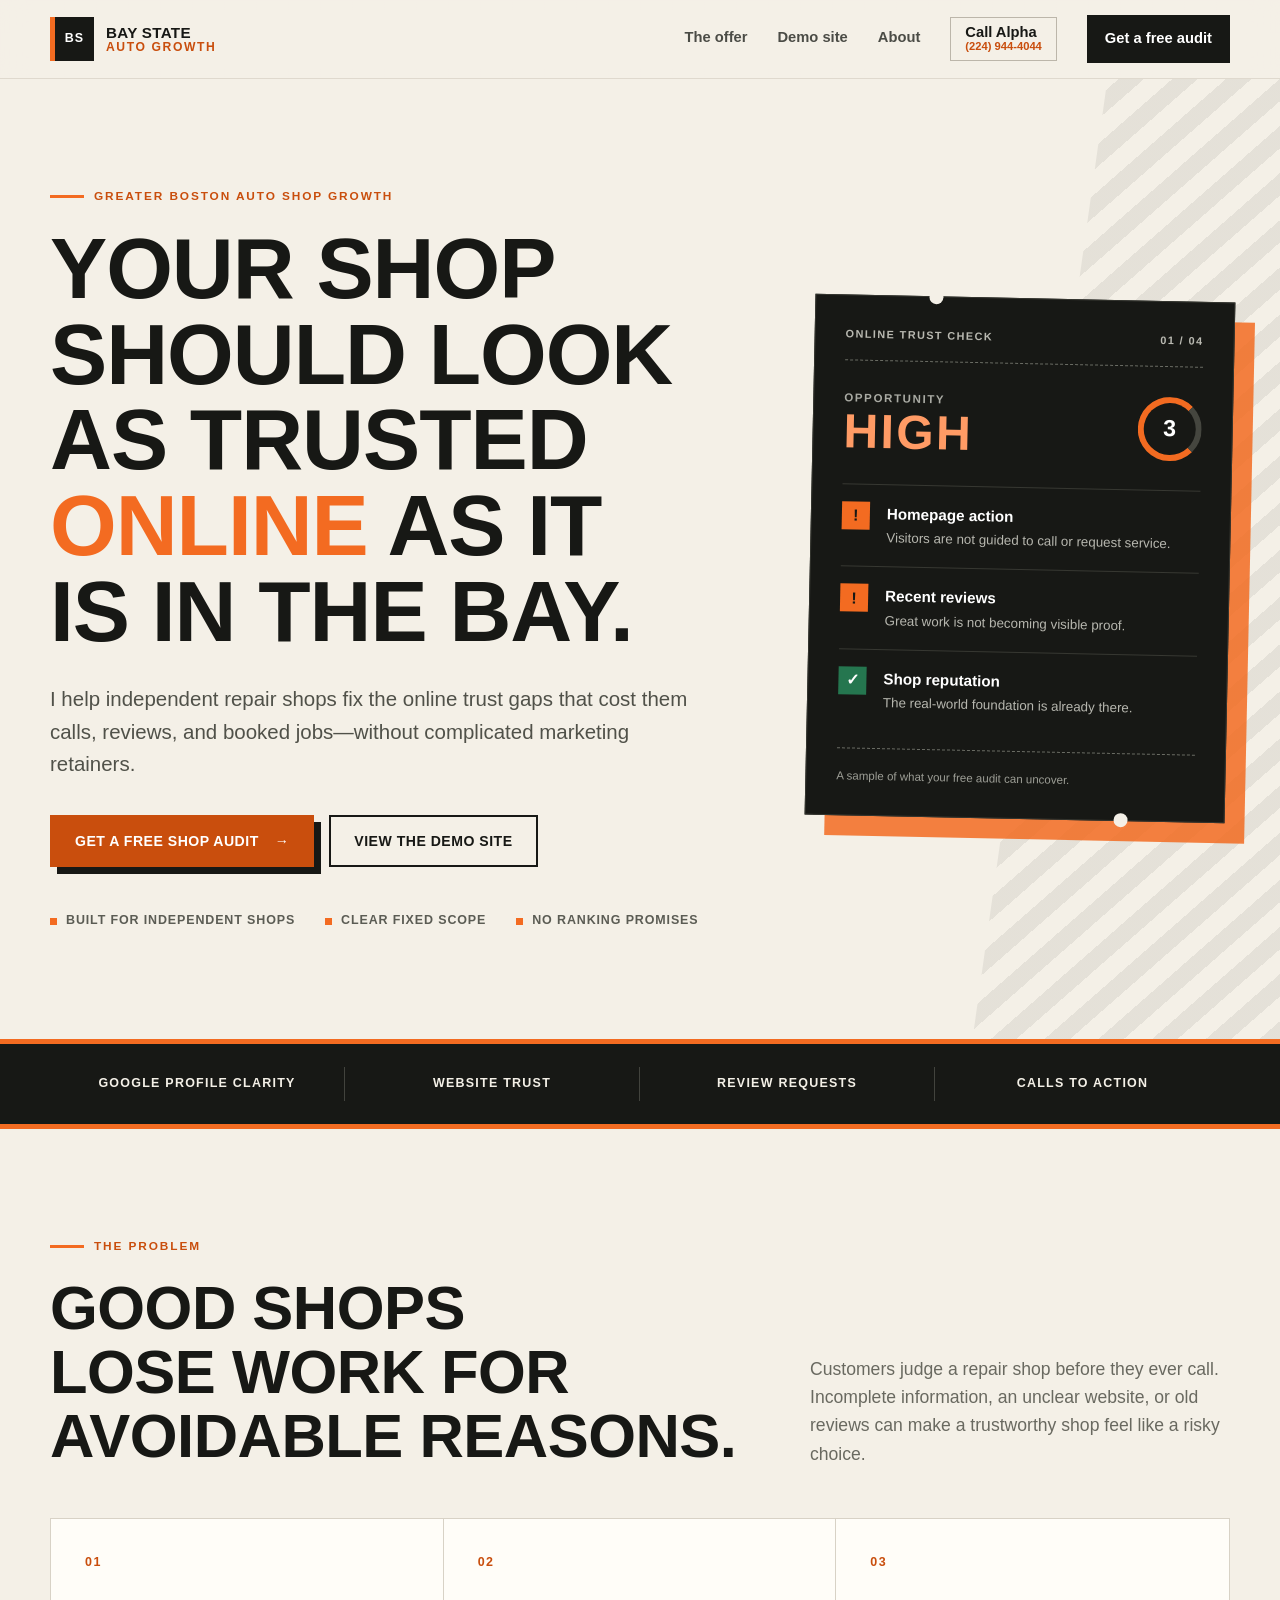
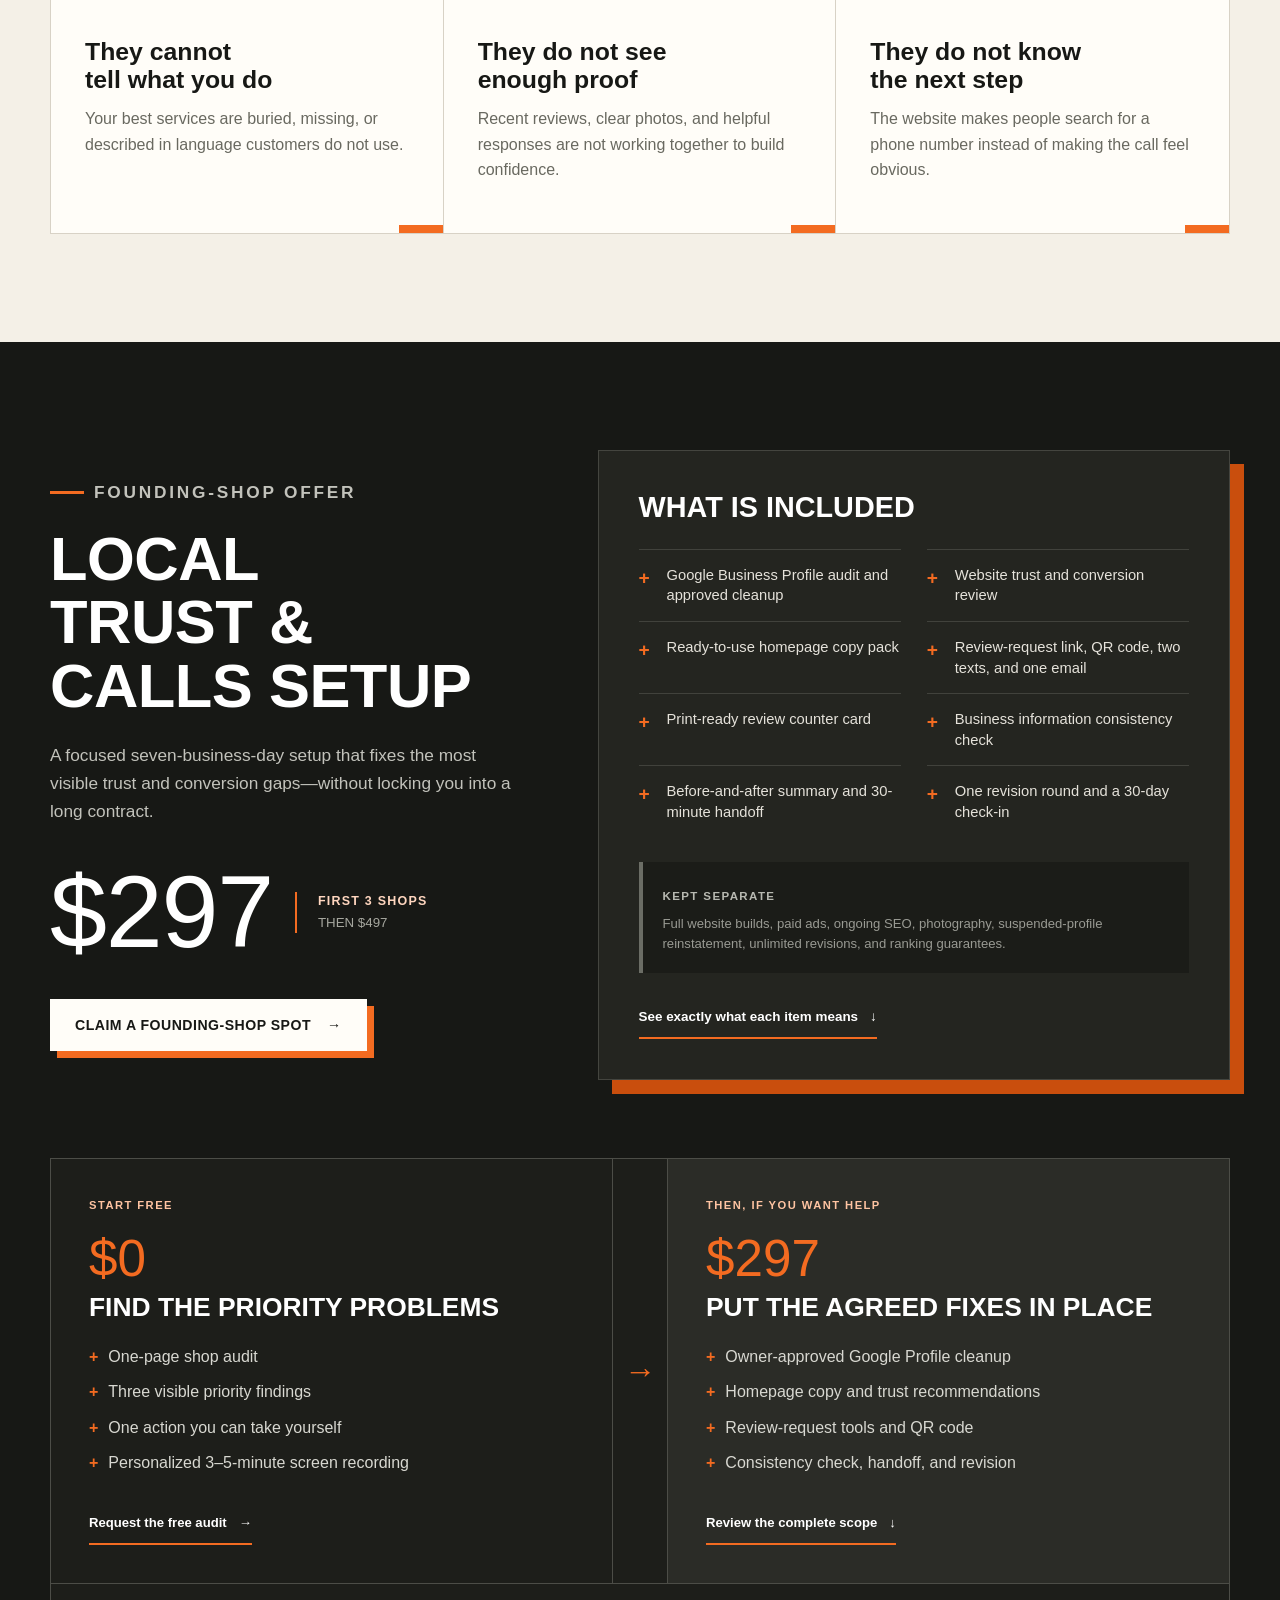
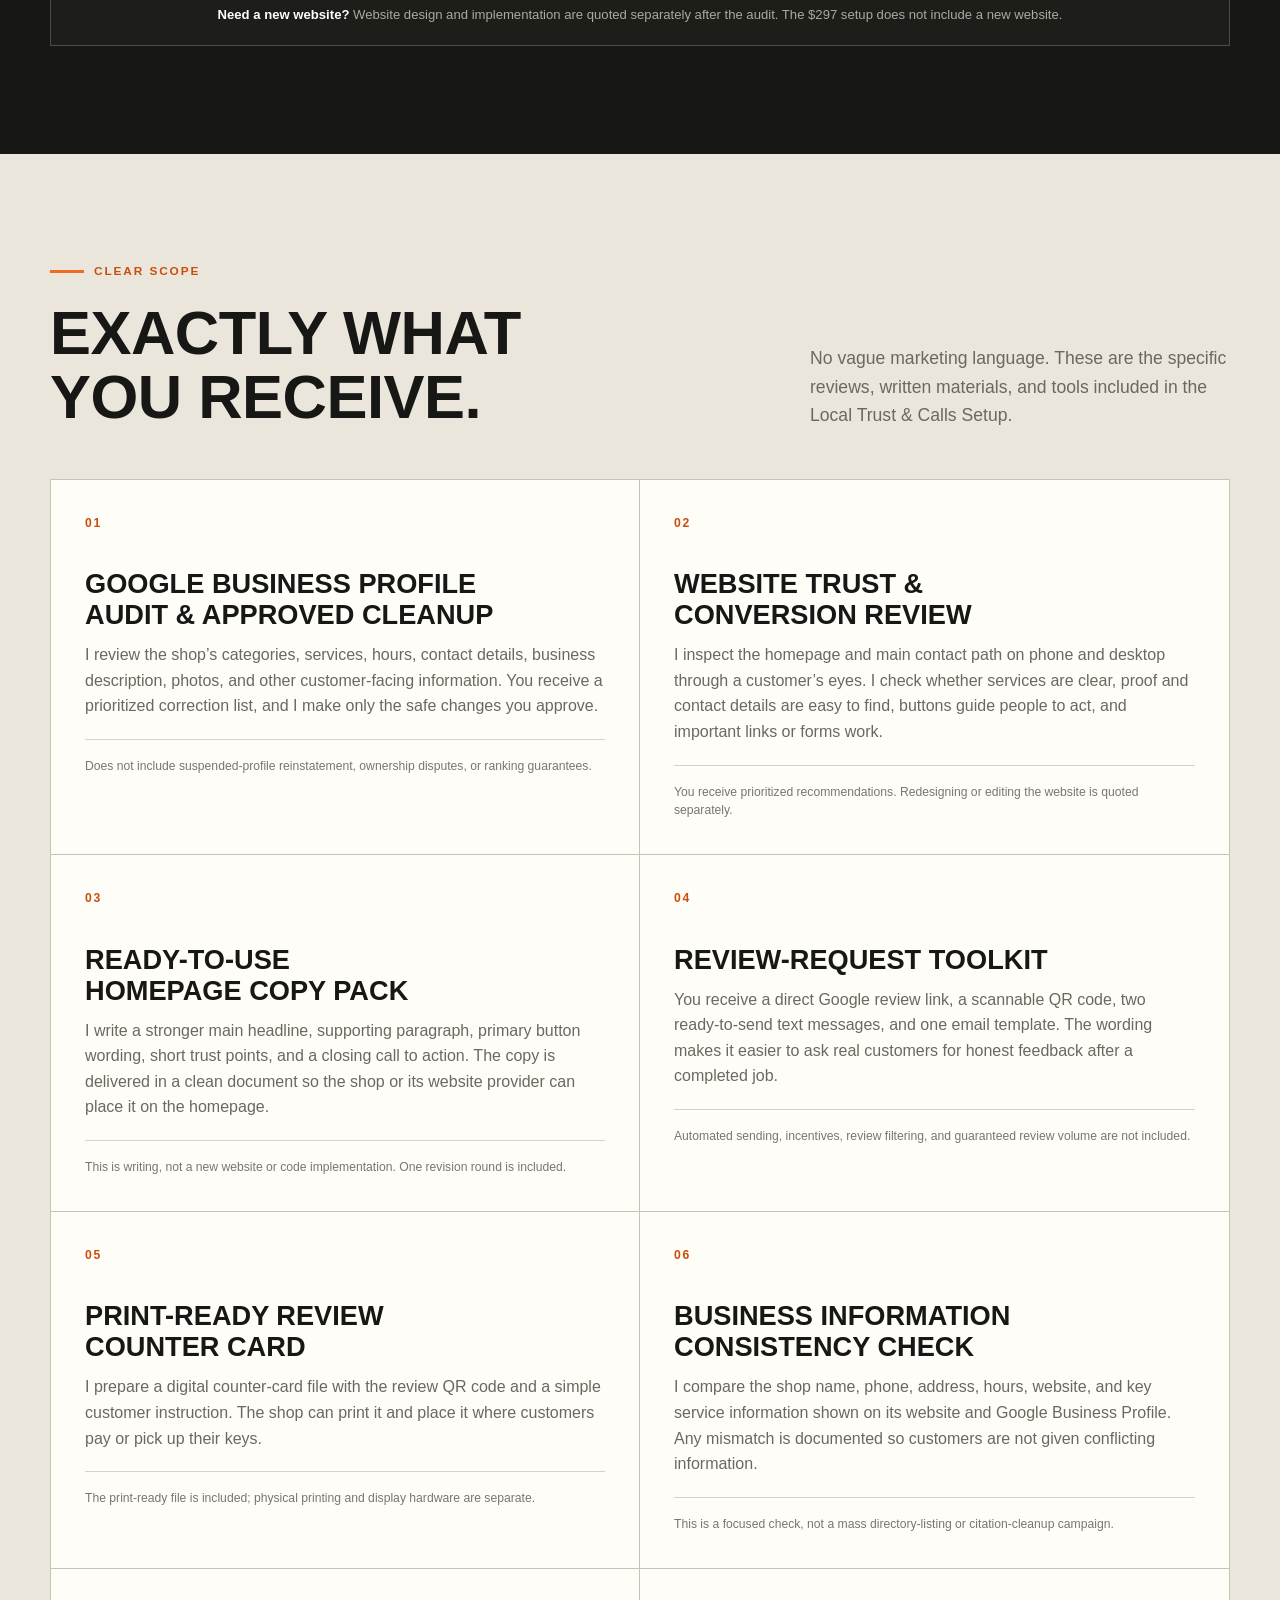
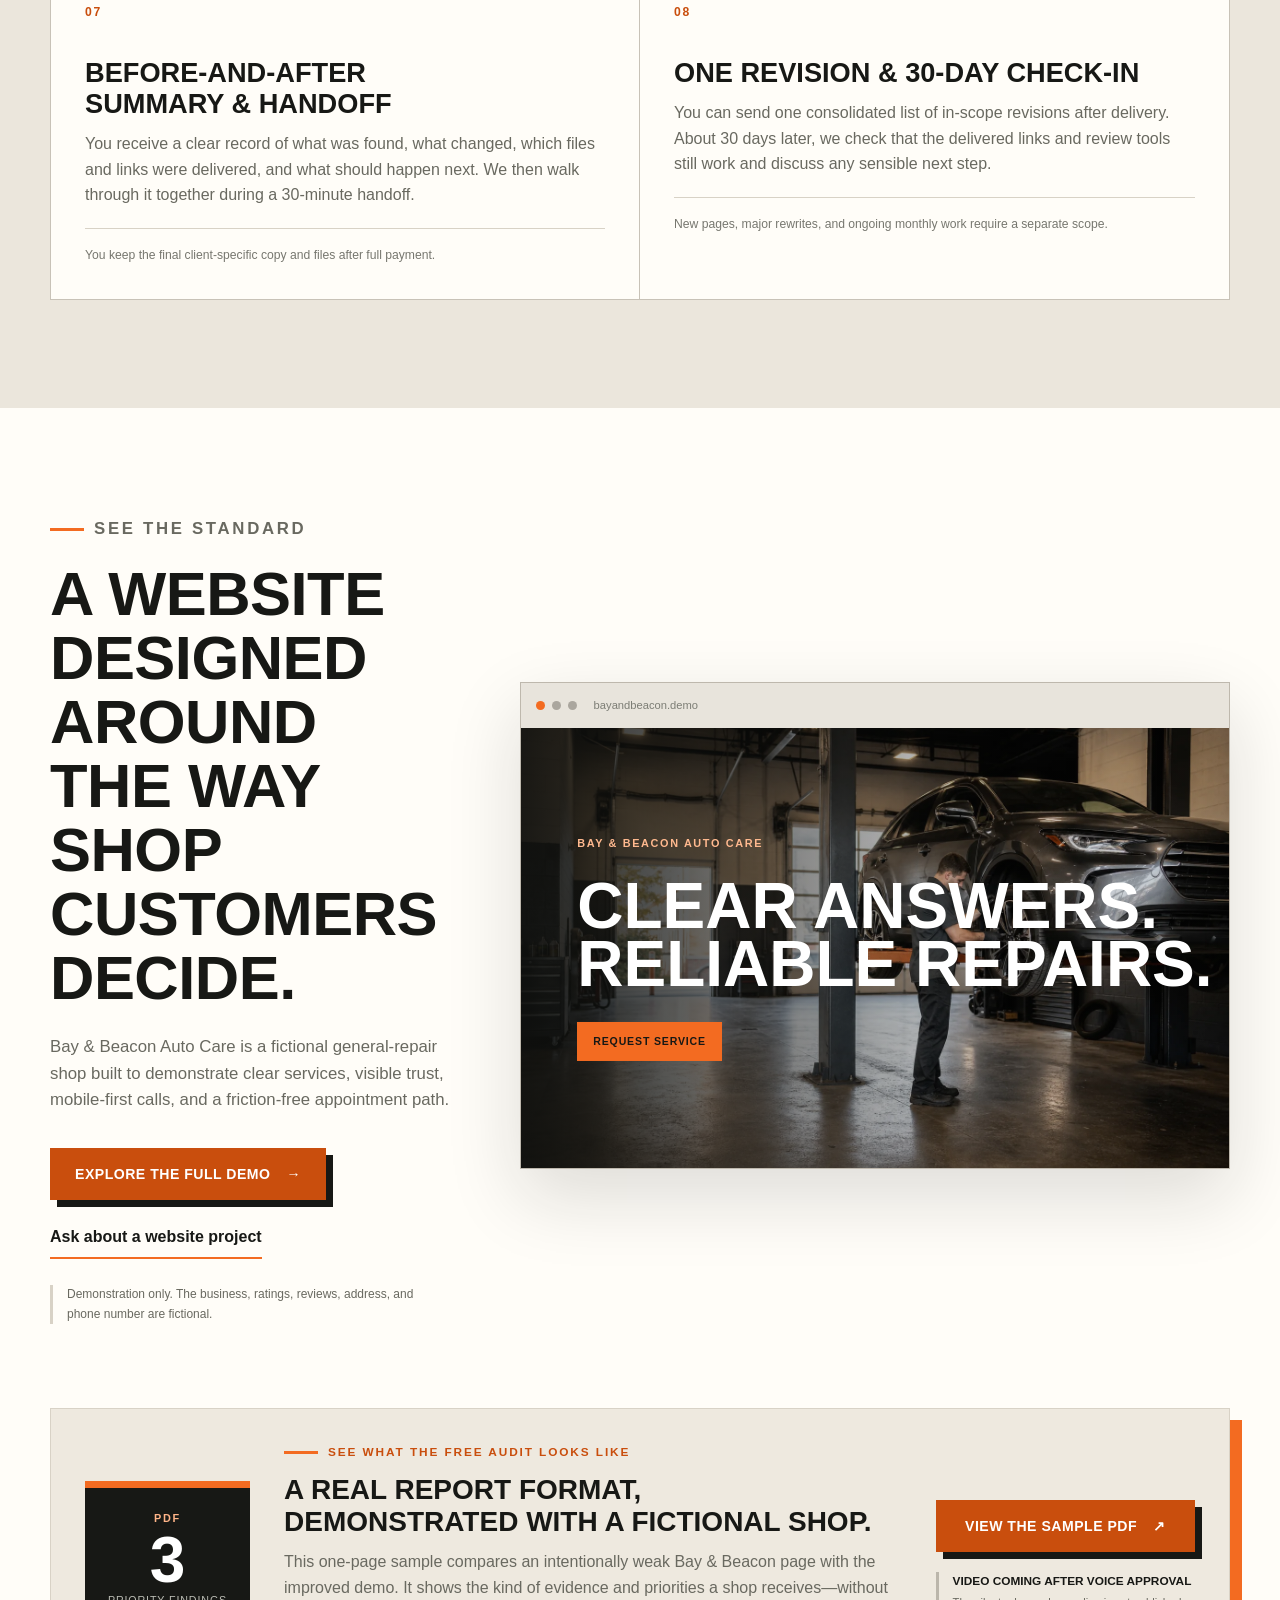
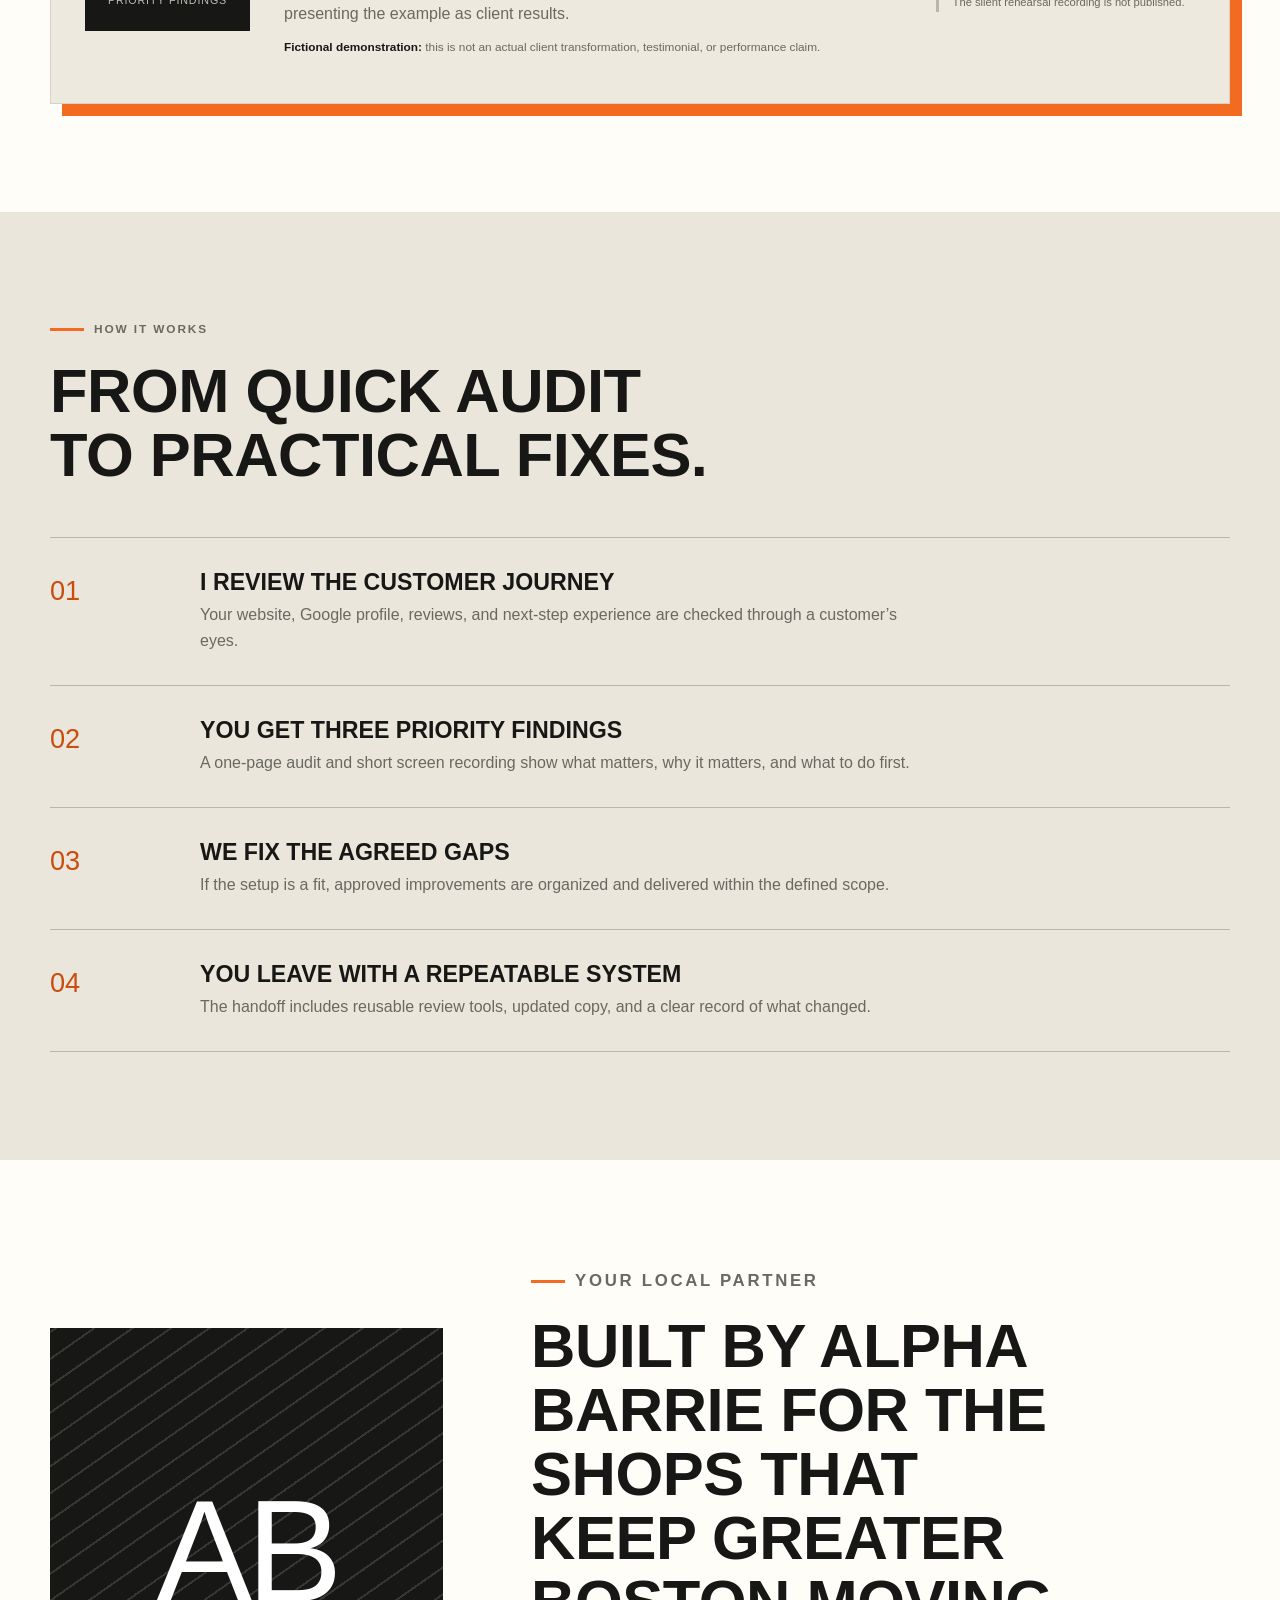
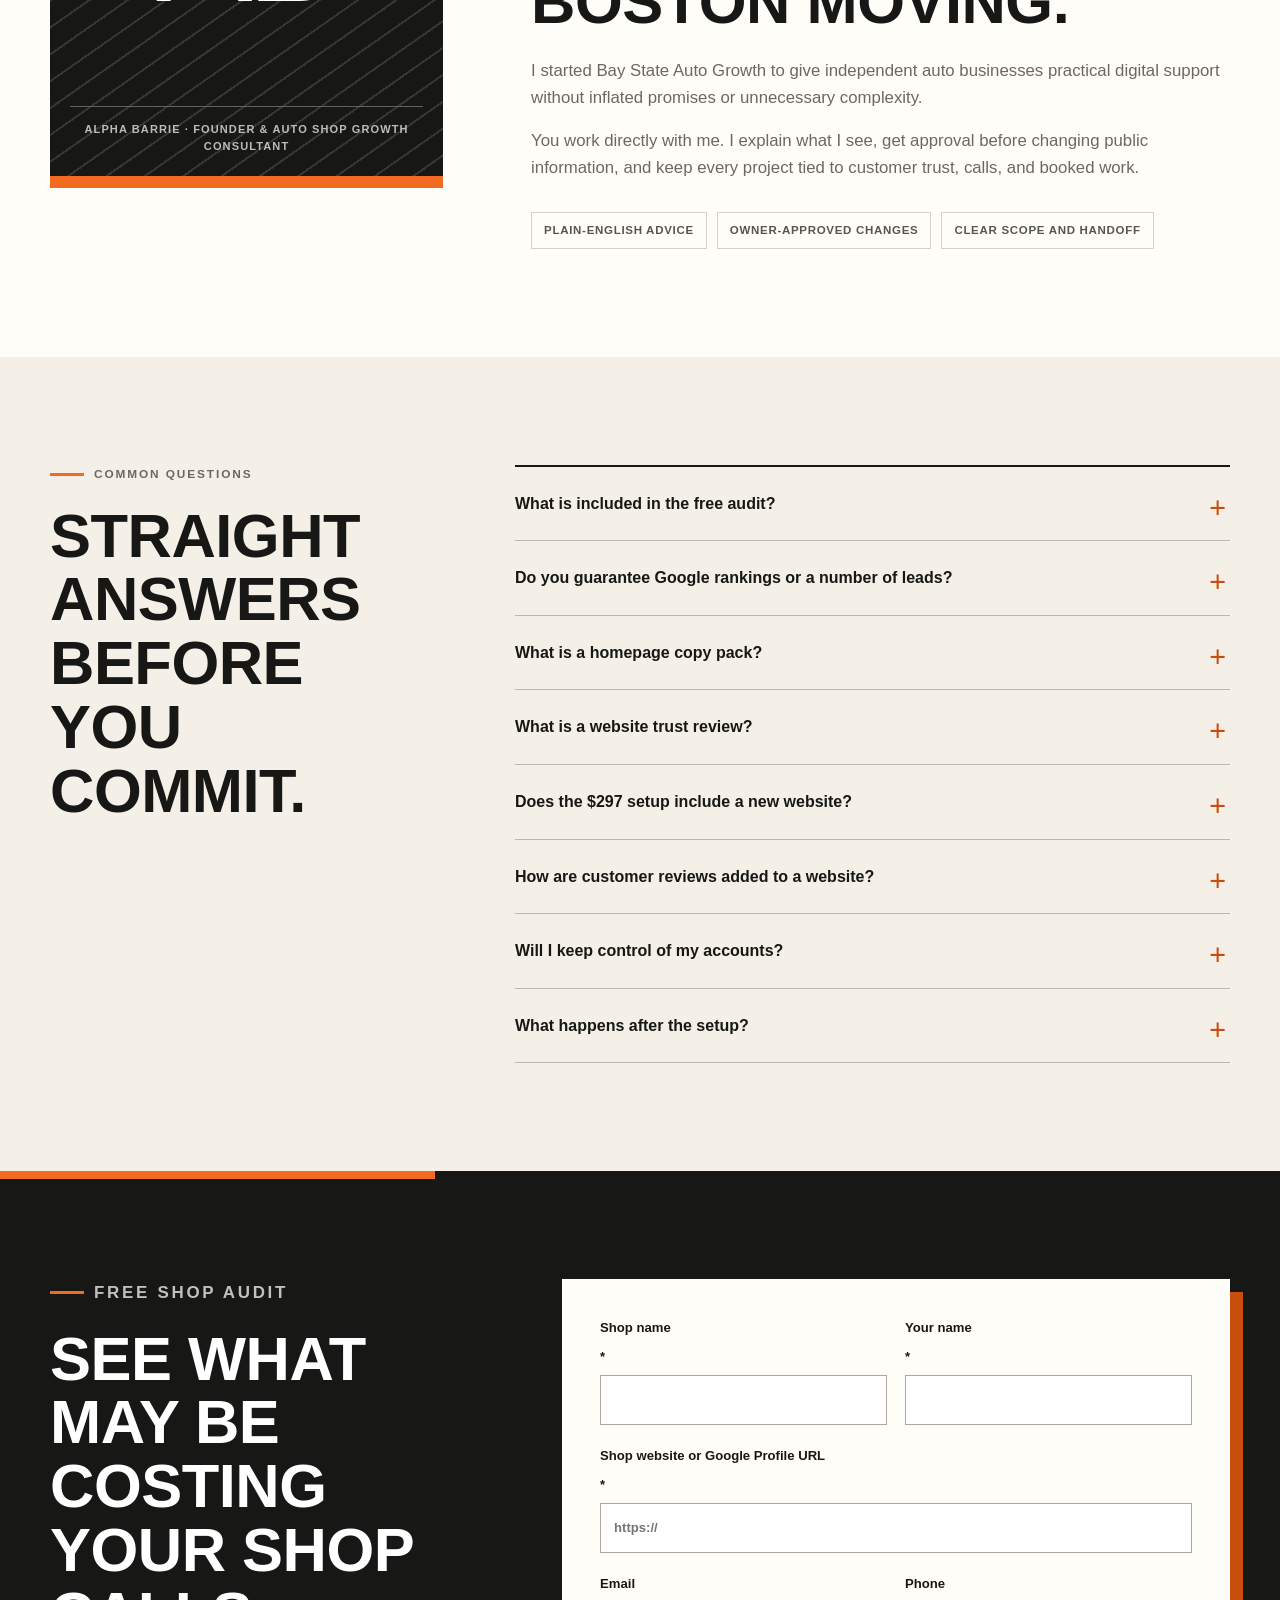
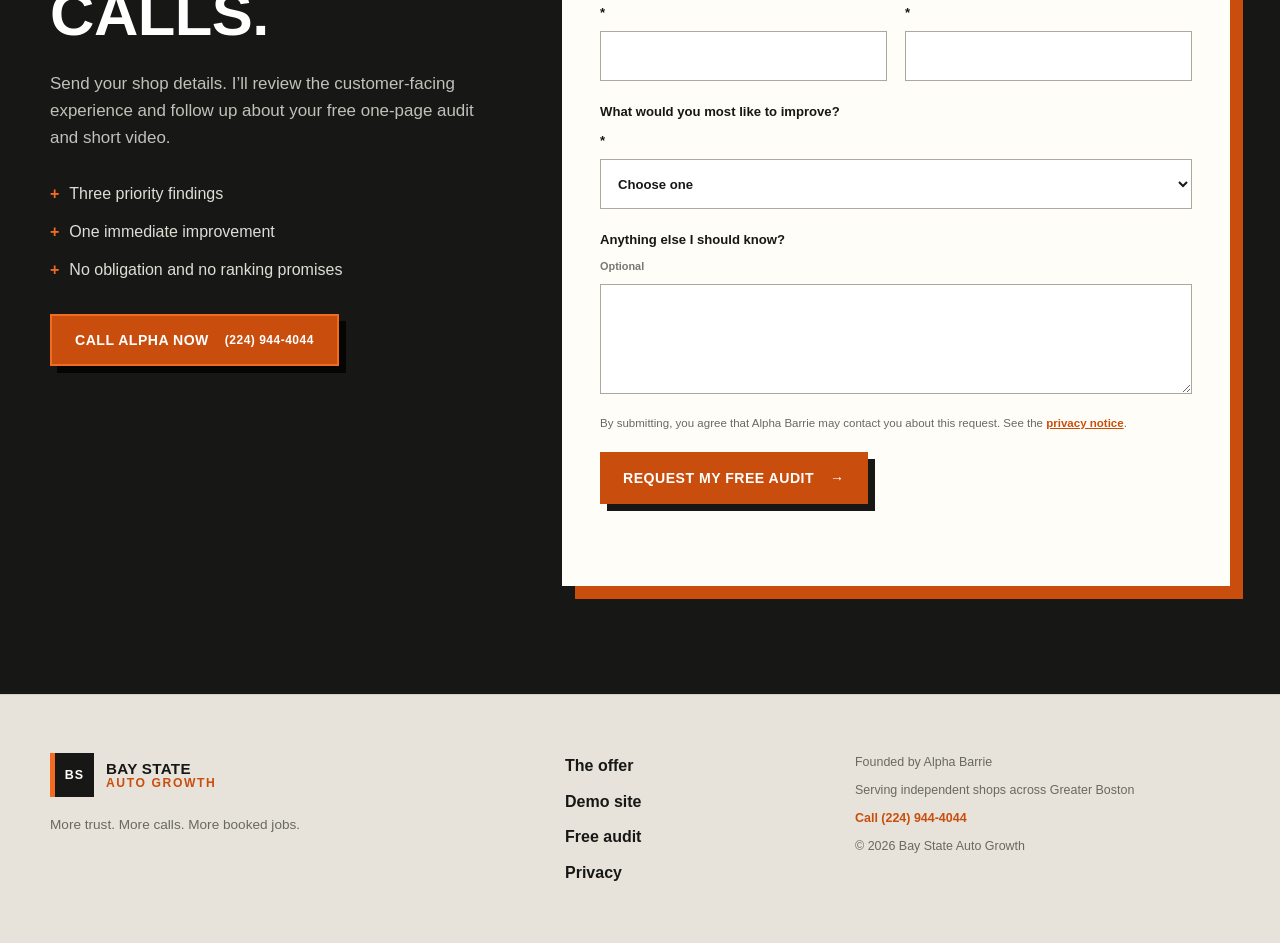
==== commit bf0baf14: "Add multi-page demo and direct contact path" ====
--- a/index.html
+++ b/index.html
@@ -34,6 +34,7 @@
         <a href="#offer">The offer</a>
         <a href="#demo">Demo site</a>
         <a href="#about">About</a>
+        <a class="nav-call" href="tel:+12249444044" aria-label="Call Alpha Barrie at 224 944 4044">Call Alpha <span>(224) 944-4044</span></a>
         <a class="nav-cta" href="#audit">Get a free audit</a>
       </div>
     </nav>
@@ -118,6 +119,34 @@
           <a class="offer-detail-link" href="#service-details">See exactly what each item means <span aria-hidden="true">↓</span></a>
         </div>
       </div>
+      <div class="shell scope-comparison" aria-label="Free audit and paid setup comparison">
+        <article>
+          <span class="scope-step">Start free</span>
+          <p class="scope-price">$0</p>
+          <h3>Find the priority problems</h3>
+          <ul>
+            <li>One-page shop audit</li>
+            <li>Three visible priority findings</li>
+            <li>One action you can take yourself</li>
+            <li>Personalized 3–5-minute screen recording</li>
+          </ul>
+          <a href="#audit">Request the free audit <span aria-hidden="true">→</span></a>
+        </article>
+        <div class="scope-arrow" aria-hidden="true">→</div>
+        <article class="scope-paid">
+          <span class="scope-step">Then, if you want help</span>
+          <p class="scope-price">$297</p>
+          <h3>Put the agreed fixes in place</h3>
+          <ul>
+            <li>Owner-approved Google Profile cleanup</li>
+            <li>Homepage copy and trust recommendations</li>
+            <li>Review-request tools and QR code</li>
+            <li>Consistency check, handoff, and revision</li>
+          </ul>
+          <a href="#service-details">Review the complete scope <span aria-hidden="true">↓</span></a>
+        </article>
+        <p class="scope-note"><strong>Need a new website?</strong> Website design and implementation are quoted separately after the audit. The $297 setup does not include a new website.</p>
+      </div>
     </section>
 
     <section class="section service-details-section" id="service-details">
@@ -199,6 +228,19 @@
           </span>
         </a>
       </div>
+      <aside class="shell sample-audit-preview" aria-labelledby="sample-audit-title">
+        <div class="sample-audit-mark" aria-hidden="true"><span>PDF</span><strong>3</strong><small>priority findings</small></div>
+        <div class="sample-audit-copy">
+          <p class="eyebrow"><span></span> See what the free audit looks like</p>
+          <h3 id="sample-audit-title">A real report format, demonstrated with a fictional shop.</h3>
+          <p>This one-page sample compares an intentionally weak Bay &amp; Beacon page with the improved demo. It shows the kind of evidence and priorities a shop receives—without presenting the example as client results.</p>
+          <p class="sample-audit-disclosure"><strong>Fictional demonstration:</strong> this is not an actual client transformation, testimonial, or performance claim.</p>
+        </div>
+        <div class="sample-audit-actions">
+          <a class="button button-primary" href="assets/bay-state-auto-growth-sample-audit.pdf" target="_blank" rel="noopener">View the sample PDF <span aria-hidden="true">↗</span></a>
+          <span class="video-status"><strong>Video coming after voice approval</strong><small>The silent rehearsal recording is not published.</small></span>
+        </div>
+      </aside>
     </section>
 
     <section class="section process-section" id="process">
@@ -235,6 +277,7 @@
           <details><summary>What is a homepage copy pack?</summary><p>It is ready-to-use writing for the main page of your existing website: a stronger headline, supporting paragraph, primary button wording, short trust points, and a closing call to action. It does not include website design or coding.</p></details>
           <details><summary>What is a website trust review?</summary><p>It is a customer-eye review of the homepage and main contact path on phone and desktop. I check clarity, trust signals, service information, calls to action, contact details, links, forms, and mobile usability, then give you prioritized recommendations.</p></details>
           <details><summary>Does the $297 setup include a new website?</summary><p>No. The setup includes the homepage copy pack and website trust review described above. Website design or implementation is quoted separately after the audit.</p></details>
+          <details><summary>How are customer reviews added to a website?</summary><p>Customers leave honest feedback on the shop’s Google Profile. With the shop owner’s approval, selected testimonials can then be added manually during a website project or an eligible Client Care update. Open submissions are never published automatically, and customers are never filtered by whether their experience was positive or negative.</p></details>
           <details><summary>Will I keep control of my accounts?</summary><p>Yes. You remain the owner. Access should be granted through available manager or collaborator roles instead of sharing passwords.</p></details>
           <details><summary>What happens after the setup?</summary><p>You can take the completed system and run it yourself. If ongoing support makes sense, a month-to-month care option is discussed during the handoff.</p></details>
         </div>
@@ -248,6 +291,7 @@
           <h2>See what may be costing your shop calls.</h2>
           <p>Send your shop details. I’ll review the customer-facing experience and follow up about your free one-page audit and short video.</p>
           <ul><li>Three priority findings</li><li>One immediate improvement</li><li>No obligation and no ranking promises</li></ul>
+          <a class="button audit-call-button" href="tel:+12249444044" aria-label="Call Alpha Barrie at 224 944 4044">Call Alpha now <span>(224) 944-4044</span></a>
         </div>
         <form class="audit-form" action="https://formspree.io/f/mykavjlj" method="post" data-audit-form>
           <input type="hidden" name="_subject" value="New Bay State Auto Growth audit request">
@@ -279,10 +323,11 @@
     <div class="shell footer-grid">
       <div><a class="brand footer-brand" href="#top"><span class="brand-mark" aria-hidden="true">BS</span><span class="brand-name">Bay State <strong>Auto Growth</strong></span></a><p>More trust. More calls. More booked jobs.</p></div>
       <div class="footer-links"><a href="#offer">The offer</a><a href="demo/index.html">Demo site</a><a href="#audit">Free audit</a><a href="privacy.html">Privacy</a></div>
-      <div class="footer-meta"><p>Founded by Alpha Barrie</p><p>Serving independent shops across Greater Boston</p><p>&copy; <span data-current-year></span> Bay State Auto Growth</p></div>
+      <div class="footer-meta"><p>Founded by Alpha Barrie</p><p>Serving independent shops across Greater Boston</p><p><a class="footer-phone" href="tel:+12249444044">Call (224) 944-4044</a></p><p>&copy; <span data-current-year></span> Bay State Auto Growth</p></div>
     </div>
   </footer>
 
+  <a class="mobile-business-call" href="tel:+12249444044" aria-label="Call Alpha Barrie at 224 944 4044">Call Alpha <span>(224) 944-4044</span></a>
   <script src="script.js"></script>
 </body>
 </html>
--- a/style.css
+++ b/style.css
@@ -91,8 +91,11 @@
 .brand-name { display: grid; font-size: 0.95rem; letter-spacing: 0.02em; text-transform: uppercase; }
 .brand-name strong { color: var(--orange-dark); font-size: 0.76rem; letter-spacing: 0.13em; }
 .nav-menu { display: flex; align-items: center; gap: 30px; color: #4b4c46; font-size: 0.92rem; font-weight: 700; }
-.nav-menu > a:not(.nav-cta) { padding: 10px 0; border-bottom: 2px solid transparent; }
-.nav-menu > a:not(.nav-cta):hover { color: var(--ink); border-bottom-color: var(--orange); }
+.nav-menu > a:not(.nav-cta):not(.nav-call) { padding: 10px 0; border-bottom: 2px solid transparent; }
+.nav-menu > a:not(.nav-cta):not(.nav-call):hover { color: var(--ink); border-bottom-color: var(--orange); }
+.nav-call { min-height: 44px; display: grid; align-content: center; padding: 6px 14px; border: 1px solid #bcb6aa; color: var(--ink); line-height: 1.05; }
+.nav-call span { color: var(--orange-dark); font-size: 0.7rem; }
+.nav-call:hover { border-color: var(--orange-dark); background: var(--paper-bright); }
 .nav-cta { padding: 12px 18px; color: var(--white); background: var(--ink); }
 .nav-cta:hover { background: var(--orange-dark); }
 .nav-toggle { display: none; width: 48px; height: 48px; padding: 9px; border: 0; background: transparent; cursor: pointer; }
@@ -202,6 +205,18 @@
 .not-included strong { color: #b8b9b1; font-size: 0.72rem; letter-spacing: 0.12em; text-transform: uppercase; }
 .not-included p { margin: 7px 0 0; color: #999a93; font-size: 0.82rem; line-height: 1.5; }
 .offer-detail-link { min-height: 44px; display: inline-flex; align-items: center; gap: 12px; margin-top: 22px; border-bottom: 2px solid var(--orange); color: var(--white); font-size: 0.84rem; font-weight: 900; }
+.scope-comparison { display: grid; grid-template-columns: minmax(0, 1fr) 56px minmax(0, 1fr); gap: 0; margin-top: 78px; border: 1px solid #4c4d47; background: #1d1e1a; }
+.scope-comparison article { padding: 38px; }
+.scope-comparison .scope-paid { background: #2b2c27; }
+.scope-step { display: block; margin-bottom: 18px; color: #ffc4a2; font-size: 0.7rem; font-weight: 900; letter-spacing: 0.13em; text-transform: uppercase; }
+.scope-price { margin: 0 0 7px; color: var(--orange); font-family: Impact, "Arial Narrow", sans-serif; font-size: 3.2rem; line-height: 1; }
+.scope-comparison h3 { margin-bottom: 22px; color: var(--white); font-size: 1.65rem; text-transform: uppercase; }
+.scope-comparison ul { display: grid; gap: 10px; margin: 0 0 25px; padding: 0; color: #d8d8d1; list-style: none; }
+.scope-comparison li::before { margin-right: 10px; color: var(--orange); content: "+"; font-weight: 900; }
+.scope-comparison article > a { min-height: 44px; display: inline-flex; align-items: center; gap: 12px; border-bottom: 2px solid var(--orange); font-size: 0.82rem; font-weight: 900; }
+.scope-arrow { display: grid; place-items: center; border-inline: 1px solid #4c4d47; color: var(--orange); font-family: Impact, sans-serif; font-size: 2rem; }
+.scope-note { grid-column: 1 / -1; margin: 0; padding: 20px 28px; border-top: 1px solid #4c4d47; color: #aaa9a2; font-size: 0.82rem; text-align: center; }
+.scope-note strong { color: var(--white); }
 
 .service-details-section { background: #ebe6dc; }
 .service-detail-grid { display: grid; grid-template-columns: 1fr 1fr; border: 1px solid #c8c2b7; background: var(--paper-bright); }
@@ -231,6 +246,21 @@
 .mock-overlay small { margin-bottom: 24px; color: #ffb98f; font-size: 0.68rem; font-weight: 900; letter-spacing: 0.15em; text-transform: uppercase; }
 .mock-overlay strong { font-family: Impact, sans-serif; font-size: clamp(2.3rem, 5vw, 4.3rem); line-height: 0.92; text-transform: uppercase; }
 .mock-overlay b { width: max-content; margin-top: 28px; padding: 11px 16px; color: var(--ink); background: var(--orange); font-size: 0.66rem; letter-spacing: 0.08em; text-transform: uppercase; }
+.sample-audit-preview { display: grid; grid-template-columns: 165px minmax(0, 1fr) minmax(230px, 0.42fr); gap: 34px; align-items: center; margin-top: 72px; padding: 34px; border: 1px solid var(--line); background: #eee9df; box-shadow: 12px 12px 0 var(--orange); }
+.sample-audit-mark { min-height: 150px; display: grid; align-content: center; justify-items: center; padding: 18px; color: var(--white); background: var(--ink); border-top: 7px solid var(--orange); text-align: center; }
+.sample-audit-mark span { color: #ffb488; font-size: 0.68rem; font-weight: 900; letter-spacing: 0.16em; }
+.sample-audit-mark strong { font-family: Impact, sans-serif; font-size: 4rem; line-height: 1; }
+.sample-audit-mark small { color: #bbbcb4; font-size: 0.67rem; letter-spacing: 0.08em; text-transform: uppercase; }
+.sample-audit-copy .eyebrow { margin-bottom: 12px; }
+.sample-audit-copy h3 { margin-bottom: 12px; font-size: 1.75rem; text-transform: uppercase; }
+.sample-audit-copy > p:not(.eyebrow) { margin-bottom: 12px; color: var(--muted); }
+.sample-audit-copy .sample-audit-disclosure { margin-bottom: 0; font-size: 0.74rem; }
+.sample-audit-disclosure strong { color: var(--ink); }
+.sample-audit-actions { display: grid; gap: 20px; }
+.sample-audit-actions .button { text-align: center; }
+.video-status { display: grid; gap: 3px; padding-left: 14px; border-left: 3px solid #bbb6ab; }
+.video-status strong { font-size: 0.74rem; text-transform: uppercase; }
+.video-status small { color: var(--muted); font-size: 0.7rem; }
 
 .process-section { background: #ebe6dc; }
 .process-list { margin: 0; padding: 0; border-top: 1px solid #bbb6ab; list-style: none; }
@@ -266,6 +296,9 @@
 .audit-copy > p { color: #c1c1ba; font-size: 1.06rem; }
 .audit-copy ul { display: grid; gap: 12px; margin: 30px 0 0; padding: 0; color: #deded7; list-style: none; }
 .audit-copy li::before { margin-right: 10px; color: var(--orange); content: "+"; font-weight: 900; }
+.audit-call-button { width: max-content; margin-top: 32px; border-color: var(--orange); color: var(--white); background: var(--orange-dark); box-shadow: 7px 7px 0 #050604; }
+.audit-call-button:hover { color: var(--ink); background: var(--paper-bright); }
+.audit-call-button span { font-size: 0.75rem; }
 .audit-form { display: grid; gap: 20px; padding: 38px; color: var(--ink); background: var(--paper-bright); box-shadow: 13px 13px 0 var(--orange-dark); }
 .field-row { display: grid; grid-template-columns: 1fr 1fr; gap: 18px; }
 .audit-form label { display: grid; gap: 8px; font-size: 0.82rem; font-weight: 900; }
@@ -299,6 +332,9 @@
 .footer-links a:hover { color: var(--orange-dark); }
 .footer-meta { color: var(--muted); font-size: 0.78rem; }
 .footer-meta p { margin-bottom: 8px; }
+.footer-phone { color: var(--orange-dark); font-weight: 900; }
+.footer-phone:hover { color: var(--ink); text-decoration: underline; }
+.mobile-business-call { display: none; }
 
 .privacy-main { padding: 100px 0 120px; }
 .privacy-layout { display: grid; grid-template-columns: 0.72fr 1.28fr; gap: 90px; align-items: start; }
@@ -324,6 +360,8 @@
   .problem-grid article:last-child { border-bottom: 0; }
   .card-number { margin-bottom: 35px; }
   .offer-grid, .demo-grid, .about-grid, .audit-grid { gap: 55px; }
+  .sample-audit-preview { grid-template-columns: 140px 1fr; }
+  .sample-audit-actions { grid-column: 1 / -1; grid-template-columns: minmax(230px, 0.5fr) 1fr; align-items: center; }
   .browser-mock { max-width: 760px; }
   .about-grid { grid-template-columns: minmax(280px, 0.65fr) 1.35fr; }
   .founder-card { min-height: 400px; }
@@ -336,6 +374,7 @@
 }
 
 @media (max-width: 760px) {
+  body { padding-bottom: 70px; }
   .shell { width: min(100% - 28px, 1180px); }
   .nav { min-height: 70px; }
   .nav-toggle { display: block; }
@@ -355,6 +394,7 @@
   }
   .nav-menu.is-open { display: flex; }
   .nav-menu > a { min-height: 48px; display: flex; align-items: center; padding: 10px 12px !important; border: 0 !important; }
+  .nav-call { display: flex; justify-content: space-between; }
   .nav-cta { justify-content: center; margin-top: 8px; }
   .hero-grid { grid-template-columns: 1fr; }
   .hero::after { display: none; }
@@ -363,6 +403,9 @@
   .trust-items span:nth-child(2) { border-right: 0; }
   .trust-items span:nth-last-child(-n+2) { border-bottom: 0; }
   .included-list { grid-template-columns: 1fr; }
+  .scope-comparison { grid-template-columns: 1fr; margin-top: 58px; }
+  .scope-arrow { min-height: 56px; border-block: 1px solid #4c4d47; border-inline: 0; transform: rotate(90deg); }
+  .scope-note { text-align: left; }
   .service-detail-grid { grid-template-columns: 1fr; }
   .service-detail-grid article, .service-detail-grid article:nth-child(odd), .service-detail-grid article:nth-last-child(-n + 2) { min-height: 0; border-right: 0; border-bottom: 1px solid #c8c2b7; }
   .service-detail-grid article:last-child { border-bottom: 0; }
@@ -371,6 +414,8 @@
   .field-row { grid-template-columns: 1fr; }
   .footer-grid { grid-template-columns: 1fr; gap: 30px; }
   .footer-meta { grid-column: auto; }
+  .mobile-business-call { position: fixed; right: 10px; bottom: 10px; left: 10px; z-index: 45; min-height: 52px; display: flex; align-items: center; justify-content: space-between; padding: 0 18px; color: var(--white); background: var(--orange-dark); box-shadow: 0 10px 35px rgba(0,0,0,0.32); font-size: 0.8rem; font-weight: 900; letter-spacing: 0.04em; text-transform: uppercase; }
+  .mobile-business-call span { font-size: 0.7rem; }
 }
 
 @media (max-width: 520px) {
@@ -381,6 +426,7 @@
   .brand-name strong { font-size: 0.65rem; }
   .button-row { align-items: stretch; flex-direction: column; }
   .button-row .button { width: 100%; }
+  .audit-call-button { width: 100%; }
   .text-link { width: max-content; }
   .hero-proof { display: grid; gap: 10px; }
   .diagnostic-card, .deliverables-card, .audit-form { padding: 23px; }
@@ -391,6 +437,10 @@
   .price-block > span:last-child { padding: 10px 0 0; border-top: 2px solid var(--orange); border-left: 0; }
   .mock-hero { height: 360px; }
   .mock-overlay strong { font-size: 2.55rem; }
+  .sample-audit-preview { grid-template-columns: 1fr; gap: 22px; padding: 23px; box-shadow: 7px 7px 0 var(--orange); }
+  .sample-audit-mark { min-height: 125px; }
+  .sample-audit-actions { grid-column: auto; grid-template-columns: 1fr; }
+  .sample-audit-actions .button { width: 100%; }
   .process-list li { grid-template-columns: 58px 1fr; gap: 15px; }
   .founder-initials { font-size: 7rem; }
   .faq-list p { padding-right: 0; }
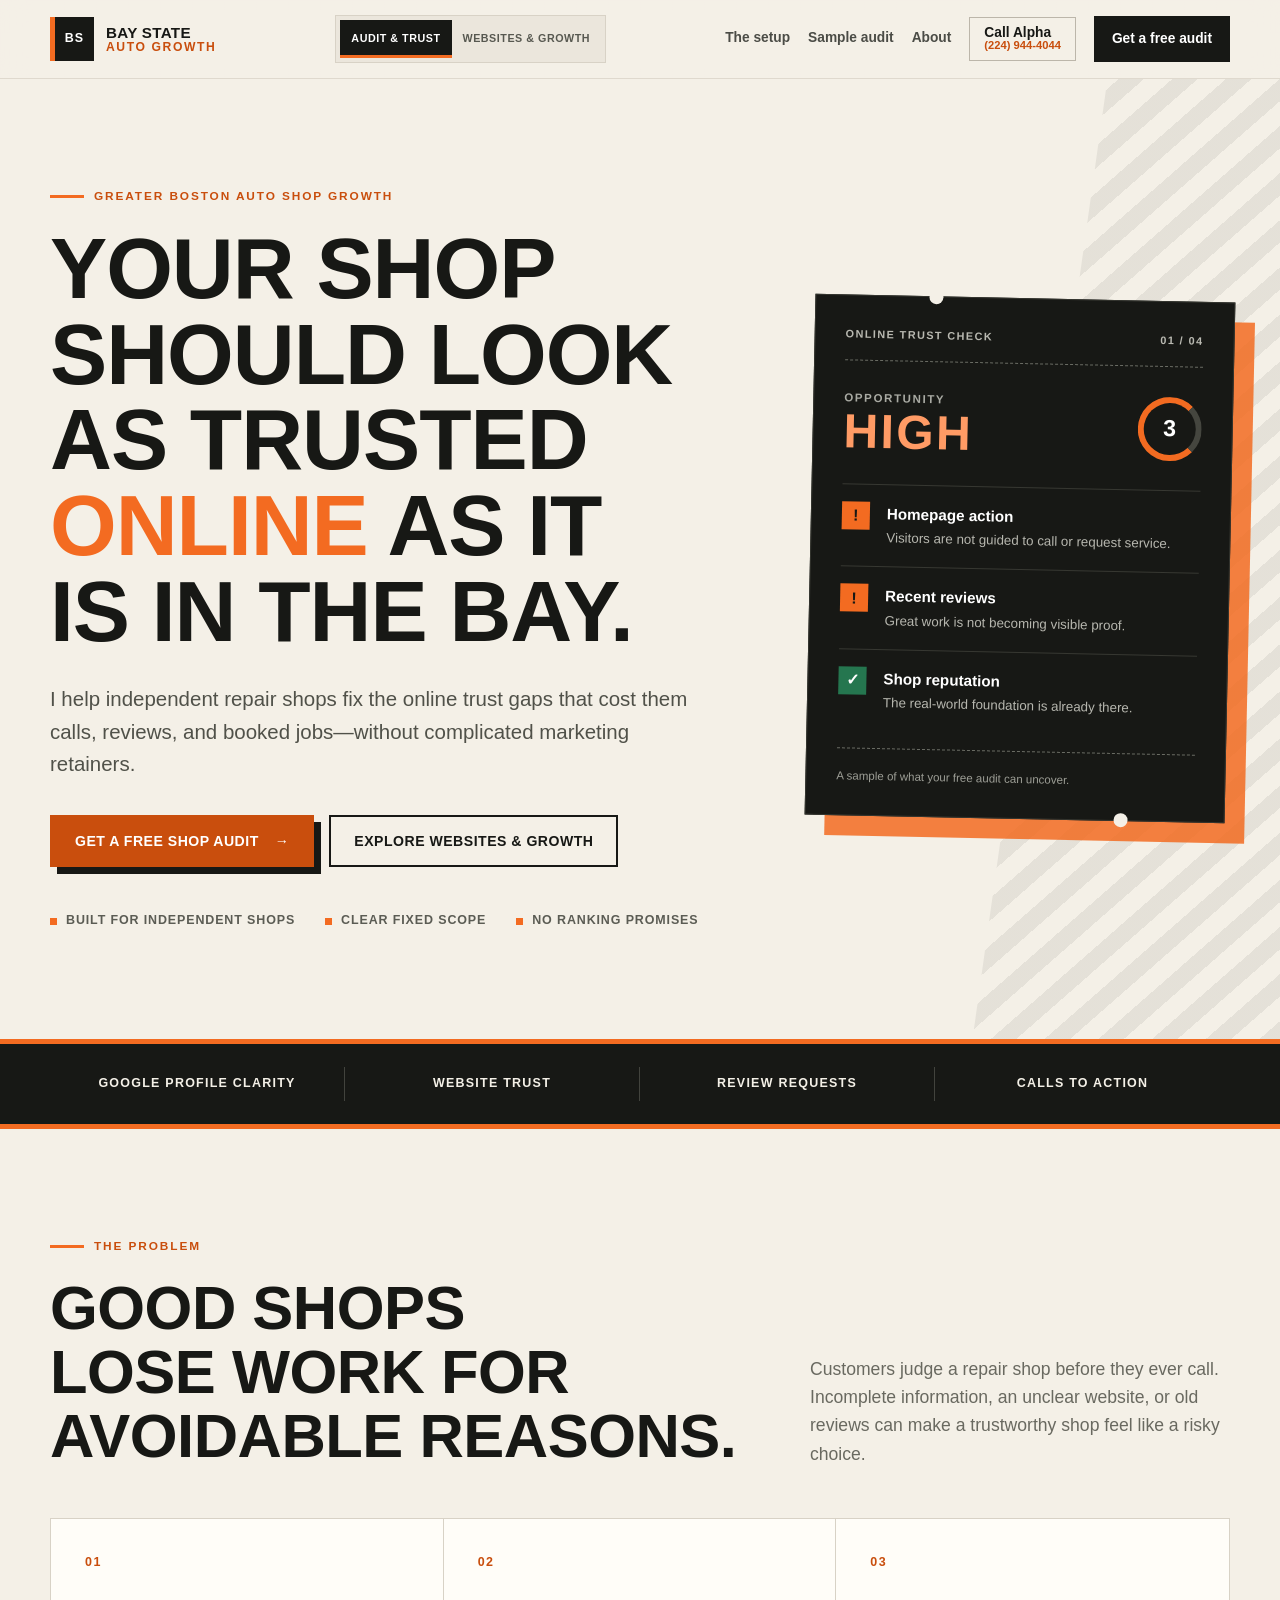
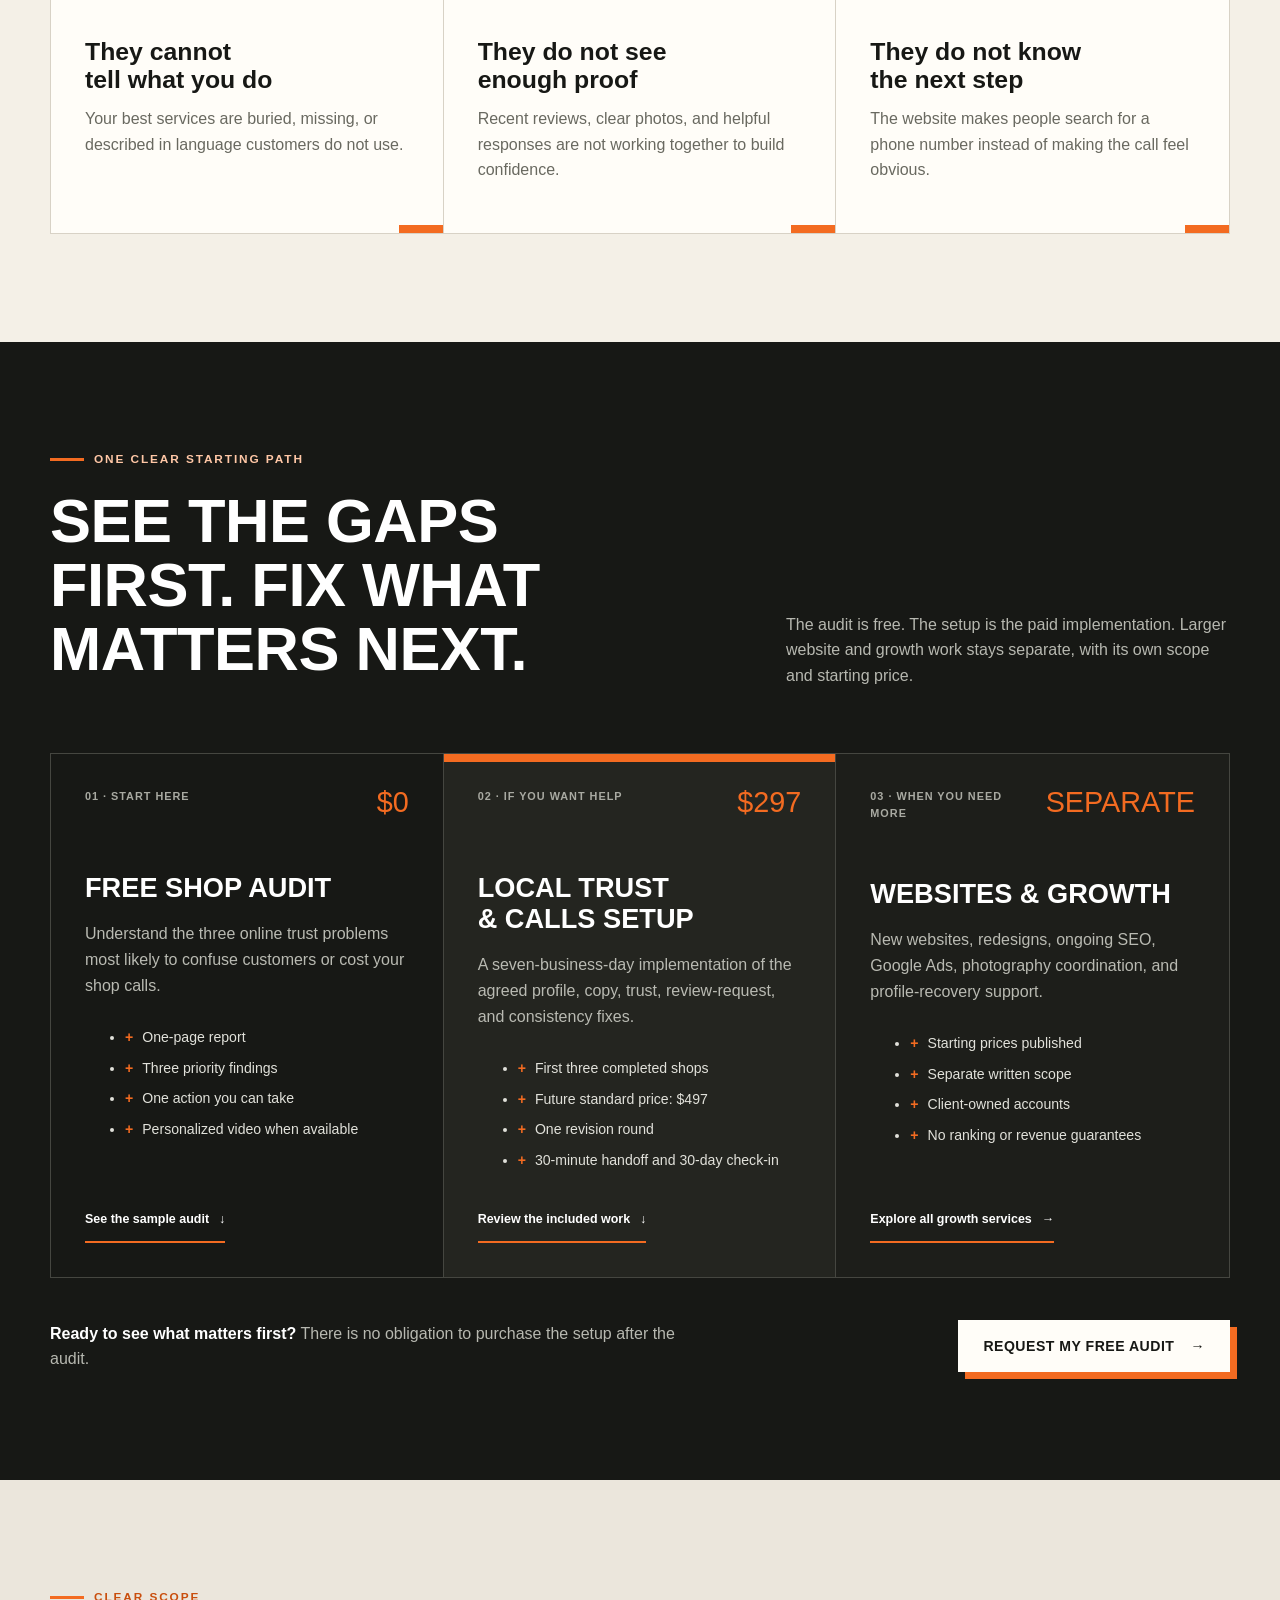
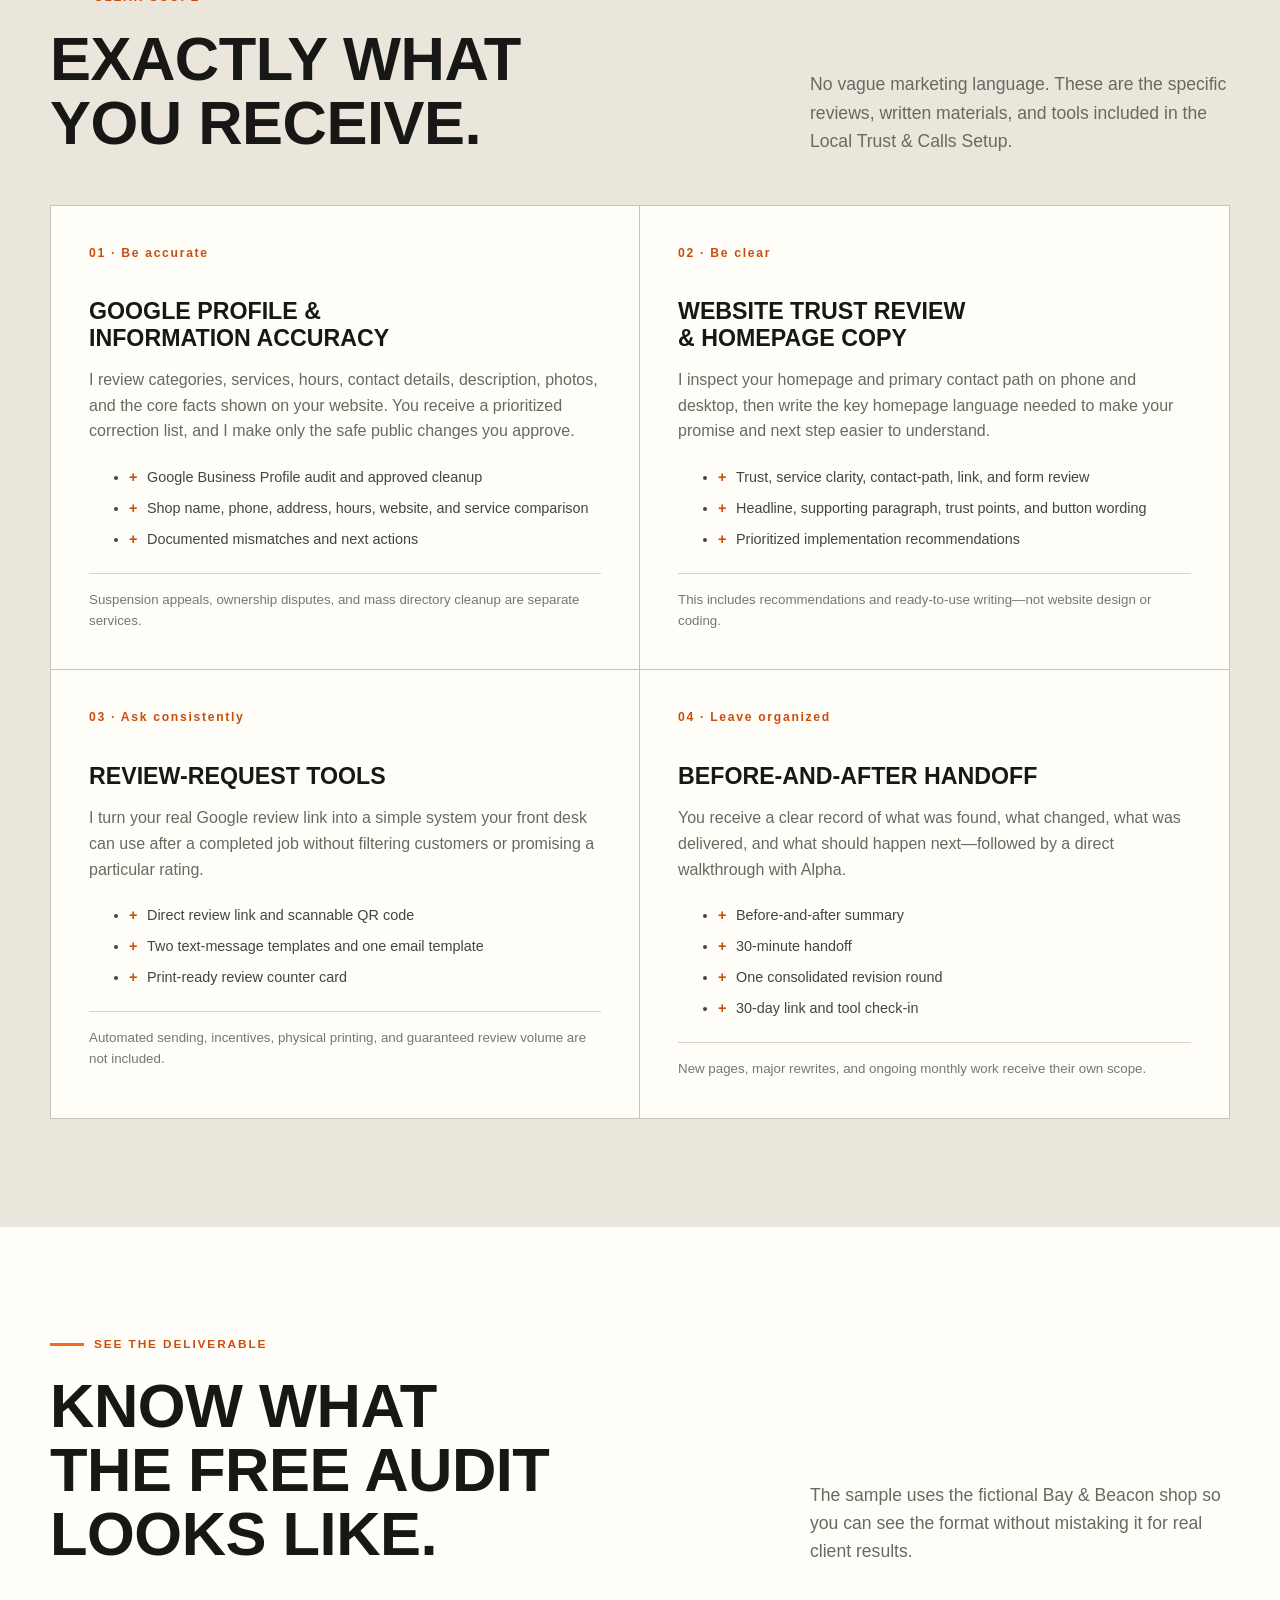
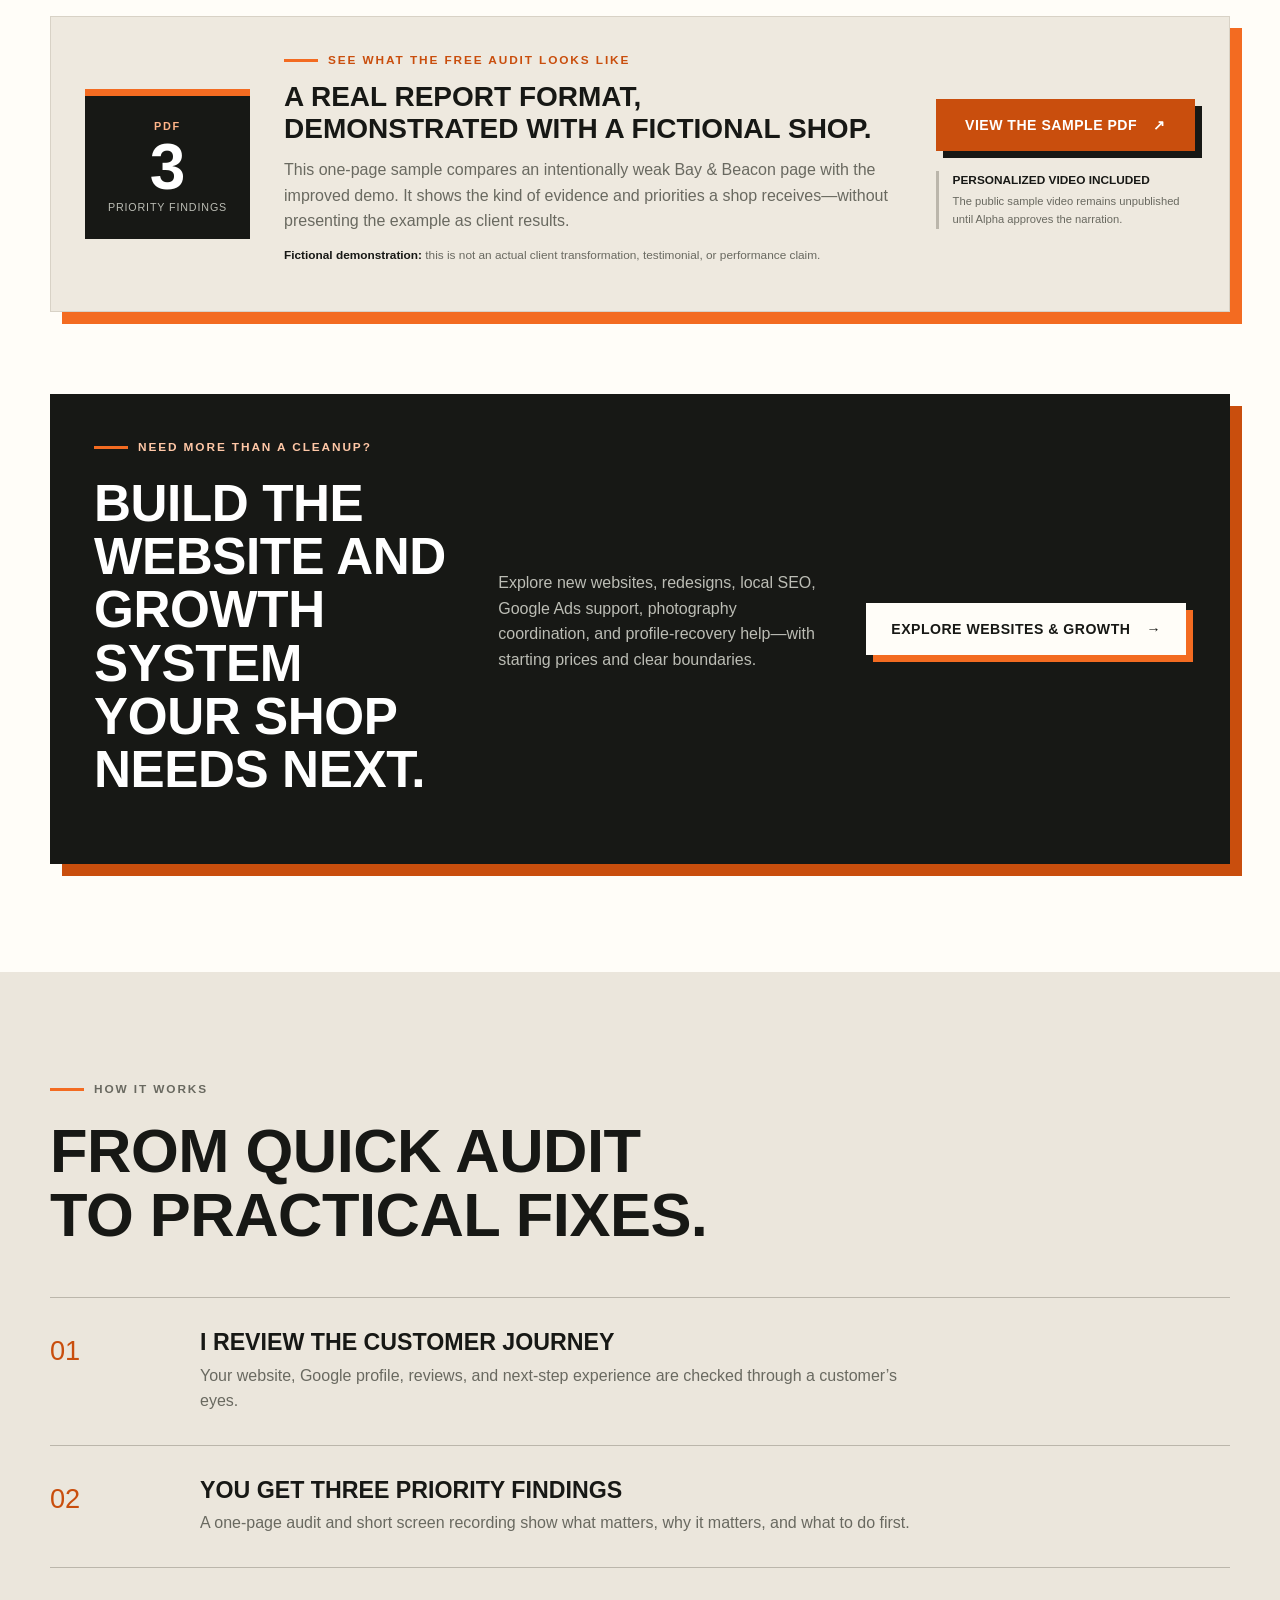
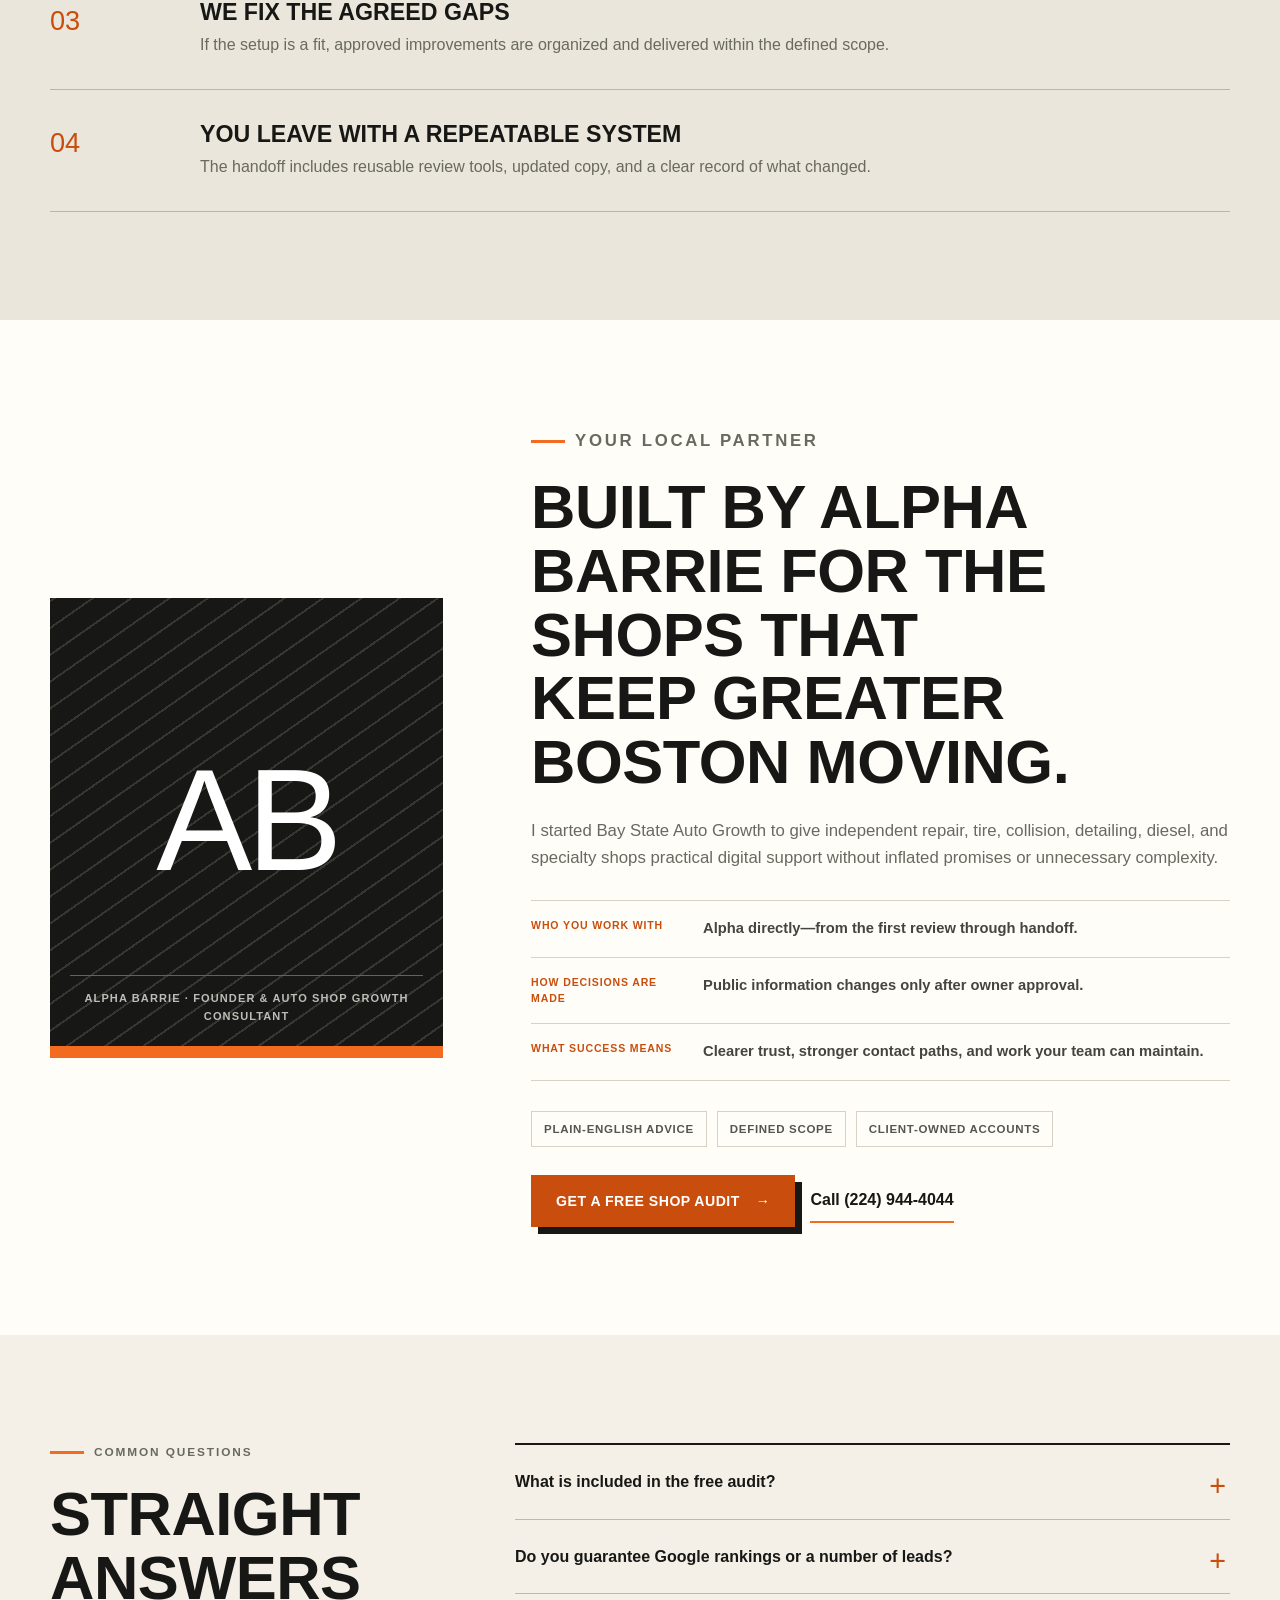
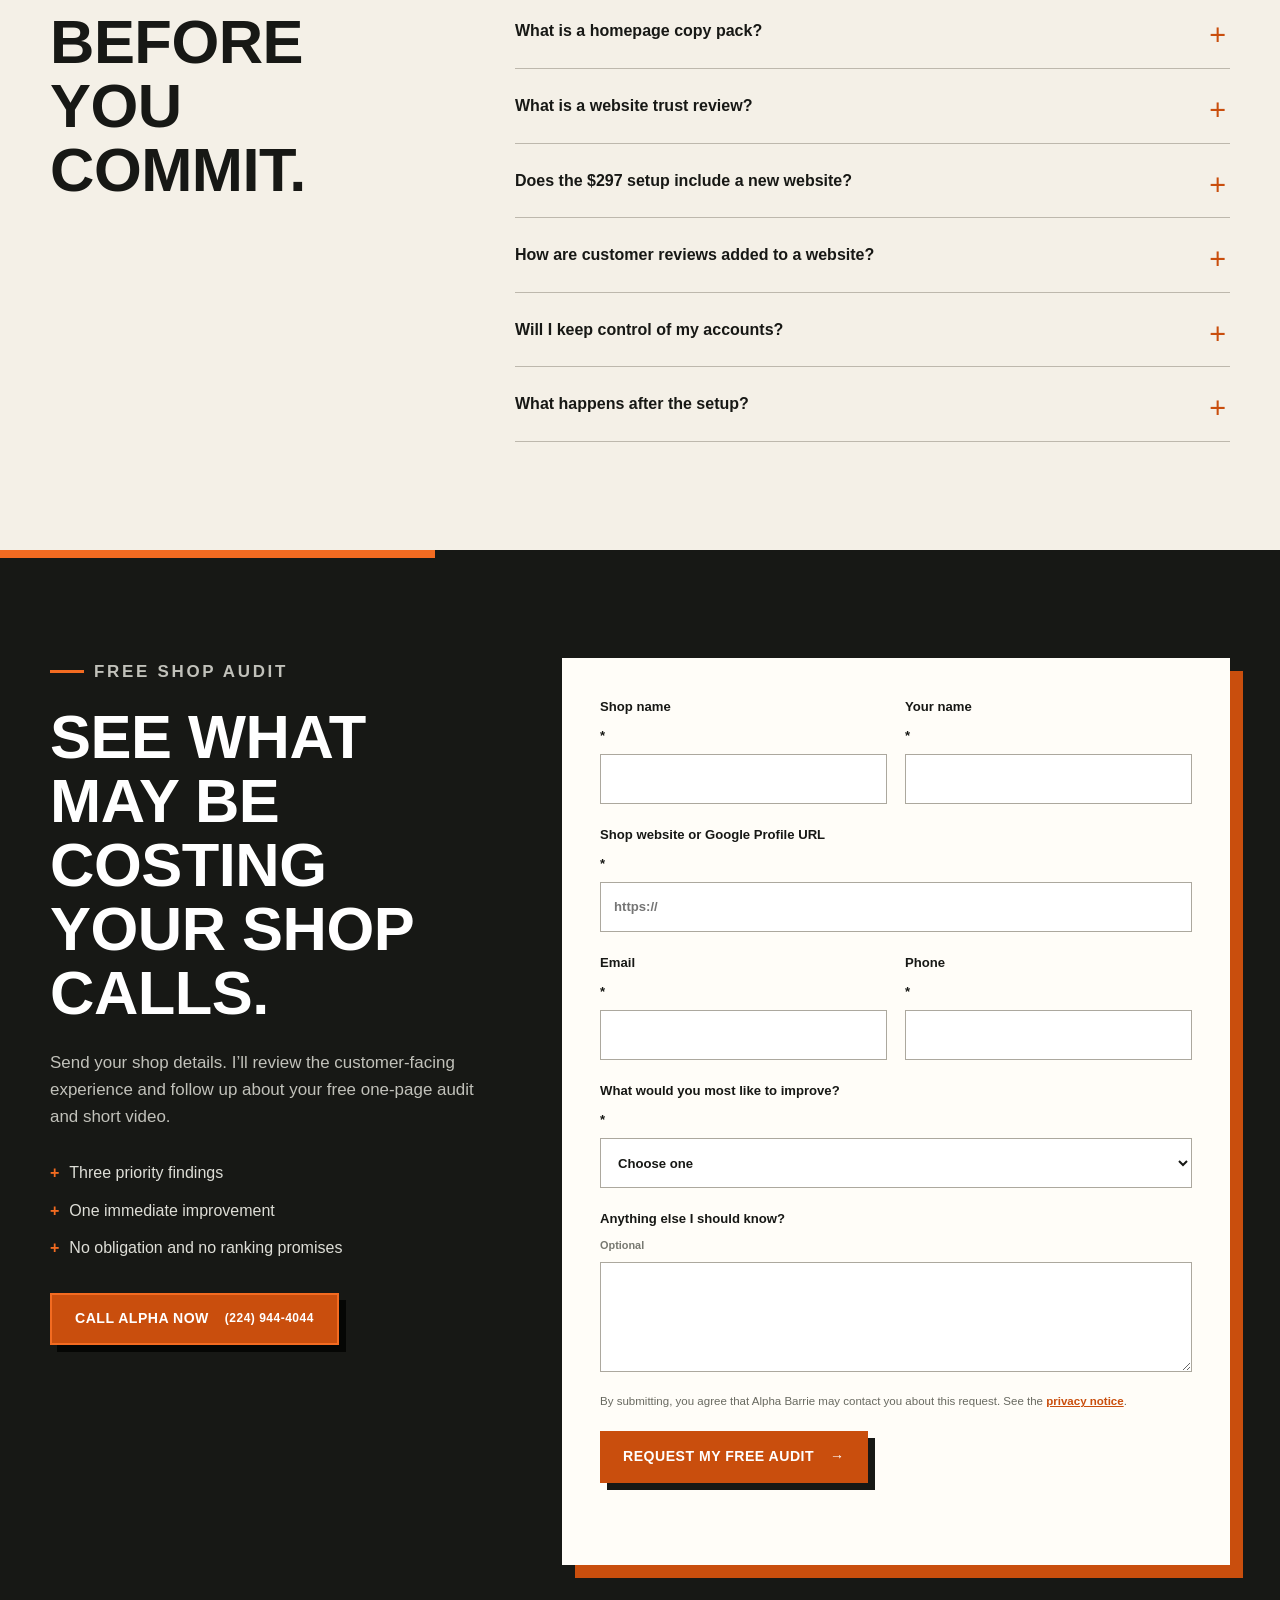
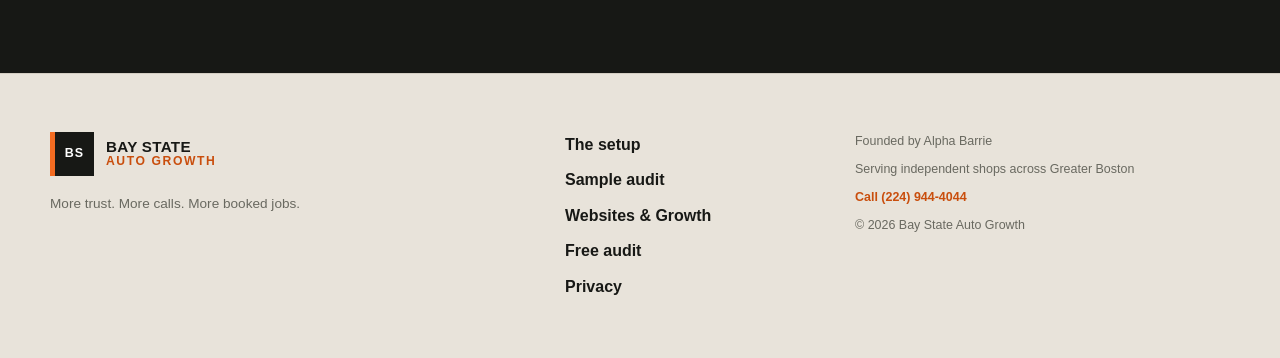
==== commit e2a64041: "Launch two-page services redesign" ====
--- a/index.html
+++ b/index.html
@@ -8,12 +8,14 @@
   <meta property="og:type" content="website">
   <meta property="og:title" content="Bay State Auto Growth | More trust. More calls. More booked jobs.">
   <meta property="og:description" content="Practical Google Profile, website trust, and review-system improvements for independent auto shops in Greater Boston.">
+  <meta property="og:url" content="https://garage-growth-solutions.pages.dev/">
   <meta property="og:image" content="https://garage-growth-solutions.pages.dev/assets/og-bay-state-auto-growth.webp">
   <meta name="twitter:card" content="summary_large_image">
   <meta name="twitter:title" content="Bay State Auto Growth">
   <meta name="twitter:description" content="More trust. More calls. More booked jobs.">
   <meta name="twitter:image" content="https://garage-growth-solutions.pages.dev/assets/og-bay-state-auto-growth.webp">
   <title>Bay State Auto Growth | Auto Shop Growth in Greater Boston</title>
+  <link rel="canonical" href="https://garage-growth-solutions.pages.dev/">
   <link rel="icon" href="assets/favicon.png" type="image/png">
   <link rel="stylesheet" href="style.css">
 </head>
@@ -26,13 +28,17 @@
         <span class="brand-mark" aria-hidden="true">BS</span>
         <span class="brand-name">Bay State <strong>Auto Growth</strong></span>
       </a>
+      <div class="page-switch" aria-label="Choose a Bay State service page">
+        <a class="is-active" href="index.html" aria-current="page">Audit &amp; Trust</a>
+        <a href="services.html">Websites &amp; Growth</a>
+      </div>
       <button class="nav-toggle" type="button" aria-expanded="false" aria-controls="nav-menu">
         <span class="sr-only">Open navigation</span>
         <span></span><span></span><span></span>
       </button>
       <div class="nav-menu" id="nav-menu">
-        <a href="#offer">The offer</a>
-        <a href="#demo">Demo site</a>
+        <a href="#offer">The setup</a>
+        <a href="#sample-audit">Sample audit</a>
         <a href="#about">About</a>
         <a class="nav-call" href="tel:+12249444044" aria-label="Call Alpha Barrie at 224 944 4044">Call Alpha <span>(224) 944-4044</span></a>
         <a class="nav-cta" href="#audit">Get a free audit</a>
@@ -49,7 +55,7 @@
           <p class="hero-lead">I help independent repair shops fix the online trust gaps that cost them calls, reviews, and booked jobs—without complicated marketing retainers.</p>
           <div class="button-row">
             <a class="button button-primary" href="#audit">Get a free shop audit <span aria-hidden="true">→</span></a>
-            <a class="button button-ghost" href="demo/index.html">View the demo site</a>
+            <a class="button button-ghost" href="services.html">Explore websites &amp; growth</a>
           </div>
           <ul class="hero-proof" aria-label="Service highlights">
             <li>Built for independent shops</li>
@@ -95,57 +101,39 @@
     </section>
 
     <section class="section offer-section" id="offer">
-      <div class="shell offer-grid">
-        <div class="offer-copy">
-          <p class="eyebrow eyebrow-light"><span></span> Founding-shop offer</p>
-          <h2>Local Trust &amp; Calls Setup</h2>
-          <p>A focused seven-business-day setup that fixes the most visible trust and conversion gaps—without locking you into a long contract.</p>
-          <div class="price-block"><span class="price">$297</span><span><strong>first 3 shops</strong><small>Then $497</small></span></div>
-          <a class="button button-light" href="#audit">Claim a founding-shop spot <span aria-hidden="true">→</span></a>
-        </div>
-        <div class="deliverables-card">
-          <h3>What is included</h3>
-          <ul class="included-list">
-            <li>Google Business Profile audit and approved cleanup</li>
-            <li>Website trust and conversion review</li>
-            <li>Ready-to-use homepage copy pack</li>
-            <li>Review-request link, QR code, two texts, and one email</li>
-            <li>Print-ready review counter card</li>
-            <li>Business information consistency check</li>
-            <li>Before-and-after summary and 30-minute handoff</li>
-            <li>One revision round and a 30-day check-in</li>
-          </ul>
-          <div class="not-included"><strong>Kept separate</strong><p>Full website builds, paid ads, ongoing SEO, photography, suspended-profile reinstatement, unlimited revisions, and ranking guarantees.</p></div>
-          <a class="offer-detail-link" href="#service-details">See exactly what each item means <span aria-hidden="true">↓</span></a>
-        </div>
-      </div>
-      <div class="shell scope-comparison" aria-label="Free audit and paid setup comparison">
-        <article>
-          <span class="scope-step">Start free</span>
-          <p class="scope-price">$0</p>
-          <h3>Find the priority problems</h3>
-          <ul>
-            <li>One-page shop audit</li>
-            <li>Three visible priority findings</li>
-            <li>One action you can take yourself</li>
-            <li>Personalized 3–5-minute screen recording</li>
-          </ul>
-          <a href="#audit">Request the free audit <span aria-hidden="true">→</span></a>
+      <div class="shell offer-heading">
+        <div>
+          <p class="eyebrow eyebrow-light"><span></span> One clear starting path</p>
+          <h2>See the gaps first. Fix what matters next.</h2>
+        </div>
+        <p>The audit is free. The setup is the paid implementation. Larger website and growth work stays separate, with its own scope and starting price.</p>
+      </div>
+      <div class="shell offer-roadmap" aria-label="From free audit to optional growth services">
+        <article class="offer-stage">
+          <div class="offer-stage-top"><span>01 · Start here</span><strong>$0</strong></div>
+          <h3>Free shop audit</h3>
+          <p>Understand the three online trust problems most likely to confuse customers or cost your shop calls.</p>
+          <ul><li>One-page report</li><li>Three priority findings</li><li>One action you can take</li><li>Personalized video when available</li></ul>
+          <a href="#sample-audit">See the sample audit <span aria-hidden="true">↓</span></a>
         </article>
-        <div class="scope-arrow" aria-hidden="true">→</div>
-        <article class="scope-paid">
-          <span class="scope-step">Then, if you want help</span>
-          <p class="scope-price">$297</p>
-          <h3>Put the agreed fixes in place</h3>
-          <ul>
-            <li>Owner-approved Google Profile cleanup</li>
-            <li>Homepage copy and trust recommendations</li>
-            <li>Review-request tools and QR code</li>
-            <li>Consistency check, handoff, and revision</li>
-          </ul>
-          <a href="#service-details">Review the complete scope <span aria-hidden="true">↓</span></a>
+        <article class="offer-stage offer-stage-featured">
+          <div class="offer-stage-top"><span>02 · If you want help</span><strong>$297</strong></div>
+          <h3>Local Trust &amp; Calls Setup</h3>
+          <p>A seven-business-day implementation of the agreed profile, copy, trust, review-request, and consistency fixes.</p>
+          <ul><li>First three completed shops</li><li>Future standard price: $497</li><li>One revision round</li><li>30-minute handoff and 30-day check-in</li></ul>
+          <a href="#service-details">Review the included work <span aria-hidden="true">↓</span></a>
         </article>
-        <p class="scope-note"><strong>Need a new website?</strong> Website design and implementation are quoted separately after the audit. The $297 setup does not include a new website.</p>
+        <article class="offer-stage offer-stage-next">
+          <div class="offer-stage-top"><span>03 · When you need more</span><strong>Separate</strong></div>
+          <h3>Websites &amp; growth</h3>
+          <p>New websites, redesigns, ongoing SEO, Google Ads, photography coordination, and profile-recovery support.</p>
+          <ul><li>Starting prices published</li><li>Separate written scope</li><li>Client-owned accounts</li><li>No ranking or revenue guarantees</li></ul>
+          <a href="services.html">Explore all growth services <span aria-hidden="true">→</span></a>
+        </article>
+      </div>
+      <div class="shell offer-cta-row">
+        <p><strong>Ready to see what matters first?</strong> There is no obligation to purchase the setup after the audit.</p>
+        <a class="button button-light" href="#audit">Request my free audit <span aria-hidden="true">→</span></a>
       </div>
     </section>
 
@@ -155,78 +143,43 @@
           <div><p class="eyebrow"><span></span> Clear scope</p><h2>Exactly what you receive.</h2></div>
           <p>No vague marketing language. These are the specific reviews, written materials, and tools included in the Local Trust &amp; Calls Setup.</p>
         </div>
-        <div class="service-detail-grid">
-          <article>
-            <span class="service-number">01</span>
-            <h3>Google Business Profile audit &amp; approved cleanup</h3>
-            <p>I review the shop’s categories, services, hours, contact details, business description, photos, and other customer-facing information. You receive a prioritized correction list, and I make only the safe changes you approve.</p>
-            <small>Does not include suspended-profile reinstatement, ownership disputes, or ranking guarantees.</small>
-          </article>
-          <article>
-            <span class="service-number">02</span>
-            <h3>Website trust &amp; conversion review</h3>
-            <p>I inspect the homepage and main contact path on phone and desktop through a customer’s eyes. I check whether services are clear, proof and contact details are easy to find, buttons guide people to act, and important links or forms work.</p>
-            <small>You receive prioritized recommendations. Redesigning or editing the website is quoted separately.</small>
-          </article>
-          <article>
-            <span class="service-number">03</span>
-            <h3>Ready-to-use homepage copy pack</h3>
-            <p>I write a stronger main headline, supporting paragraph, primary button wording, short trust points, and a closing call to action. The copy is delivered in a clean document so the shop or its website provider can place it on the homepage.</p>
-            <small>This is writing, not a new website or code implementation. One revision round is included.</small>
-          </article>
-          <article>
-            <span class="service-number">04</span>
-            <h3>Review-request toolkit</h3>
-            <p>You receive a direct Google review link, a scannable QR code, two ready-to-send text messages, and one email template. The wording makes it easier to ask real customers for honest feedback after a completed job.</p>
-            <small>Automated sending, incentives, review filtering, and guaranteed review volume are not included.</small>
-          </article>
-          <article>
-            <span class="service-number">05</span>
-            <h3>Print-ready review counter card</h3>
-            <p>I prepare a digital counter-card file with the review QR code and a simple customer instruction. The shop can print it and place it where customers pay or pick up their keys.</p>
-            <small>The print-ready file is included; physical printing and display hardware are separate.</small>
-          </article>
-          <article>
-            <span class="service-number">06</span>
-            <h3>Business information consistency check</h3>
-            <p>I compare the shop name, phone, address, hours, website, and key service information shown on its website and Google Business Profile. Any mismatch is documented so customers are not given conflicting information.</p>
-            <small>This is a focused check, not a mass directory-listing or citation-cleanup campaign.</small>
-          </article>
-          <article>
-            <span class="service-number">07</span>
-            <h3>Before-and-after summary &amp; handoff</h3>
-            <p>You receive a clear record of what was found, what changed, which files and links were delivered, and what should happen next. We then walk through it together during a 30-minute handoff.</p>
-            <small>You keep the final client-specific copy and files after full payment.</small>
-          </article>
-          <article>
-            <span class="service-number">08</span>
-            <h3>One revision &amp; 30-day check-in</h3>
-            <p>You can send one consolidated list of in-scope revisions after delivery. About 30 days later, we check that the delivered links and review tools still work and discuss any sensible next step.</p>
-            <small>New pages, major rewrites, and ongoing monthly work require a separate scope.</small>
-          </article>
-        </div>
-      </div>
-    </section>
-
-    <section class="section demo-section" id="demo">
-      <div class="shell demo-grid">
-        <div class="demo-copy">
-          <p class="eyebrow"><span></span> See the standard</p>
-          <h2>A website designed around the way shop customers decide.</h2>
-          <p>Bay &amp; Beacon Auto Care is a fictional general-repair shop built to demonstrate clear services, visible trust, mobile-first calls, and a friction-free appointment path.</p>
-          <div class="button-row">
-            <a class="button button-primary" href="demo/index.html">Explore the full demo <span aria-hidden="true">→</span></a>
-            <a class="text-link" href="#audit">Ask about a website project</a>
-          </div>
-          <p class="demo-disclosure">Demonstration only. The business, ratings, reviews, address, and phone number are fictional.</p>
-        </div>
-        <a class="browser-mock" href="demo/index.html" aria-label="Open the Bay and Beacon Auto Care demonstration website">
-          <span class="browser-bar"><i></i><i></i><i></i><small>bayandbeacon.demo</small></span>
-          <span class="mock-hero">
-            <img src="assets/demo-garage.webp" alt="A mechanic inspecting a vehicle in a clean repair garage" width="1536" height="1024" loading="lazy">
-            <span class="mock-overlay"><small>Bay &amp; Beacon Auto Care</small><strong>Clear answers.<br>Reliable repairs.</strong><b>Request service</b></span>
-          </span>
-        </a>
+        <div class="setup-groups">
+          <article>
+            <span class="service-number">01 · Be accurate</span>
+            <h3>Google Profile &amp; information accuracy</h3>
+            <p>I review categories, services, hours, contact details, description, photos, and the core facts shown on your website. You receive a prioritized correction list, and I make only the safe public changes you approve.</p>
+            <ul><li>Google Business Profile audit and approved cleanup</li><li>Shop name, phone, address, hours, website, and service comparison</li><li>Documented mismatches and next actions</li></ul>
+            <small>Suspension appeals, ownership disputes, and mass directory cleanup are separate services.</small>
+          </article>
+          <article>
+            <span class="service-number">02 · Be clear</span>
+            <h3>Website trust review &amp; homepage copy</h3>
+            <p>I inspect your homepage and primary contact path on phone and desktop, then write the key homepage language needed to make your promise and next step easier to understand.</p>
+            <ul><li>Trust, service clarity, contact-path, link, and form review</li><li>Headline, supporting paragraph, trust points, and button wording</li><li>Prioritized implementation recommendations</li></ul>
+            <small>This includes recommendations and ready-to-use writing—not website design or coding.</small>
+          </article>
+          <article>
+            <span class="service-number">03 · Ask consistently</span>
+            <h3>Review-request tools</h3>
+            <p>I turn your real Google review link into a simple system your front desk can use after a completed job without filtering customers or promising a particular rating.</p>
+            <ul><li>Direct review link and scannable QR code</li><li>Two text-message templates and one email template</li><li>Print-ready review counter card</li></ul>
+            <small>Automated sending, incentives, physical printing, and guaranteed review volume are not included.</small>
+          </article>
+          <article>
+            <span class="service-number">04 · Leave organized</span>
+            <h3>Before-and-after handoff</h3>
+            <p>You receive a clear record of what was found, what changed, what was delivered, and what should happen next—followed by a direct walkthrough with Alpha.</p>
+            <ul><li>Before-and-after summary</li><li>30-minute handoff</li><li>One consolidated revision round</li><li>30-day link and tool check-in</li></ul>
+            <small>New pages, major rewrites, and ongoing monthly work receive their own scope.</small>
+          </article>
+        </div>
+      </div>
+    </section>
+
+    <section class="section sample-section" id="sample-audit">
+      <div class="shell section-intro split-intro">
+        <div><p class="eyebrow"><span></span> See the deliverable</p><h2>Know what the free audit looks like.</h2></div>
+        <p>The sample uses the fictional Bay &amp; Beacon shop so you can see the format without mistaking it for real client results.</p>
       </div>
       <aside class="shell sample-audit-preview" aria-labelledby="sample-audit-title">
         <div class="sample-audit-mark" aria-hidden="true"><span>PDF</span><strong>3</strong><small>priority findings</small></div>
@@ -238,9 +191,14 @@
         </div>
         <div class="sample-audit-actions">
           <a class="button button-primary" href="assets/bay-state-auto-growth-sample-audit.pdf" target="_blank" rel="noopener">View the sample PDF <span aria-hidden="true">↗</span></a>
-          <span class="video-status"><strong>Video coming after voice approval</strong><small>The silent rehearsal recording is not published.</small></span>
+          <span class="video-status"><strong>Personalized video included</strong><small>The public sample video remains unpublished until Alpha approves the narration.</small></span>
         </div>
       </aside>
+      <div class="shell growth-bridge">
+        <div><p class="eyebrow eyebrow-light"><span></span> Need more than a cleanup?</p><h2>Build the website and growth system your shop needs next.</h2></div>
+        <p>Explore new websites, redesigns, local SEO, Google Ads support, photography coordination, and profile-recovery help—with starting prices and clear boundaries.</p>
+        <a class="button button-light" href="services.html">Explore websites &amp; growth <span aria-hidden="true">→</span></a>
+      </div>
     </section>
 
     <section class="section process-section" id="process">
@@ -261,9 +219,14 @@
         <div class="about-copy">
           <p class="eyebrow"><span></span> Your local partner</p>
           <h2>Built by Alpha Barrie for the shops that keep Greater Boston moving.</h2>
-          <p>I started Bay State Auto Growth to give independent auto businesses practical digital support without inflated promises or unnecessary complexity.</p>
-          <p>You work directly with me. I explain what I see, get approval before changing public information, and keep every project tied to customer trust, calls, and booked work.</p>
-          <div class="principles"><span>Plain-English advice</span><span>Owner-approved changes</span><span>Clear scope and handoff</span></div>
+          <p>I started Bay State Auto Growth to give independent repair, tire, collision, detailing, diesel, and specialty shops practical digital support without inflated promises or unnecessary complexity.</p>
+          <div class="founder-facts">
+            <div><span>Who you work with</span><strong>Alpha directly—from the first review through handoff.</strong></div>
+            <div><span>How decisions are made</span><strong>Public information changes only after owner approval.</strong></div>
+            <div><span>What success means</span><strong>Clearer trust, stronger contact paths, and work your team can maintain.</strong></div>
+          </div>
+          <div class="principles"><span>Plain-English advice</span><span>Defined scope</span><span>Client-owned accounts</span></div>
+          <div class="button-row about-actions"><a class="button button-primary" href="#audit">Get a free shop audit <span aria-hidden="true">→</span></a><a class="text-link" href="tel:+12249444044">Call (224) 944-4044</a></div>
         </div>
       </div>
     </section>
@@ -276,7 +239,7 @@
           <details><summary>Do you guarantee Google rankings or a number of leads?</summary><p>No. Rankings, calls, and bookings depend on factors no honest provider controls. The work improves clarity, trust, and the path customers use to contact you.</p></details>
           <details><summary>What is a homepage copy pack?</summary><p>It is ready-to-use writing for the main page of your existing website: a stronger headline, supporting paragraph, primary button wording, short trust points, and a closing call to action. It does not include website design or coding.</p></details>
           <details><summary>What is a website trust review?</summary><p>It is a customer-eye review of the homepage and main contact path on phone and desktop. I check clarity, trust signals, service information, calls to action, contact details, links, forms, and mobile usability, then give you prioritized recommendations.</p></details>
-          <details><summary>Does the $297 setup include a new website?</summary><p>No. The setup includes the homepage copy pack and website trust review described above. Website design or implementation is quoted separately after the audit.</p></details>
+          <details><summary>Does the $297 setup include a new website?</summary><p>No. The setup includes the homepage copy pack and website trust review described above. New websites and redesigns have separate scopes and published starting prices on the <a href="services.html">Websites &amp; Growth page</a>.</p></details>
           <details><summary>How are customer reviews added to a website?</summary><p>Customers leave honest feedback on the shop’s Google Profile. With the shop owner’s approval, selected testimonials can then be added manually during a website project or an eligible Client Care update. Open submissions are never published automatically, and customers are never filtered by whether their experience was positive or negative.</p></details>
           <details><summary>Will I keep control of my accounts?</summary><p>Yes. You remain the owner. Access should be granted through available manager or collaborator roles instead of sharing passwords.</p></details>
           <details><summary>What happens after the setup?</summary><p>You can take the completed system and run it yourself. If ongoing support makes sense, a month-to-month care option is discussed during the handoff.</p></details>
@@ -293,8 +256,9 @@
           <ul><li>Three priority findings</li><li>One immediate improvement</li><li>No obligation and no ranking promises</li></ul>
           <a class="button audit-call-button" href="tel:+12249444044" aria-label="Call Alpha Barrie at 224 944 4044">Call Alpha now <span>(224) 944-4044</span></a>
         </div>
-        <form class="audit-form" action="https://formspree.io/f/mykavjlj" method="post" data-audit-form>
+        <form class="audit-form" action="https://formspree.io/f/mykavjlj" method="post" data-contact-form data-success-message="Your audit request was sent. Alpha will review it and follow up with the next step.">
           <input type="hidden" name="_subject" value="New Bay State Auto Growth audit request">
+          <input type="hidden" name="inquiry-type" value="Free Audit and Local Trust & Calls">
           <label class="honeypot">Leave this field empty<input type="text" name="_gotcha" tabindex="-1" autocomplete="off"></label>
           <div class="field-row">
             <label for="businessName">Shop name <span aria-hidden="true">*</span><input id="businessName" name="business-name" type="text" autocomplete="organization" required></label>
@@ -322,7 +286,7 @@
   <footer class="site-footer">
     <div class="shell footer-grid">
       <div><a class="brand footer-brand" href="#top"><span class="brand-mark" aria-hidden="true">BS</span><span class="brand-name">Bay State <strong>Auto Growth</strong></span></a><p>More trust. More calls. More booked jobs.</p></div>
-      <div class="footer-links"><a href="#offer">The offer</a><a href="demo/index.html">Demo site</a><a href="#audit">Free audit</a><a href="privacy.html">Privacy</a></div>
+      <div class="footer-links"><a href="#offer">The setup</a><a href="#sample-audit">Sample audit</a><a href="services.html">Websites &amp; Growth</a><a href="#audit">Free audit</a><a href="privacy.html">Privacy</a></div>
       <div class="footer-meta"><p>Founded by Alpha Barrie</p><p>Serving independent shops across Greater Boston</p><p><a class="footer-phone" href="tel:+12249444044">Call (224) 944-4044</a></p><p>&copy; <span data-current-year></span> Bay State Auto Growth</p></div>
     </div>
   </footer>
--- a/style.css
+++ b/style.css
@@ -74,7 +74,7 @@
   background: rgba(244, 240, 231, 0.94);
   backdrop-filter: blur(14px);
 }
-.nav { min-height: 78px; display: flex; align-items: center; justify-content: space-between; gap: 30px; }
+.nav { min-height: 78px; display: flex; align-items: center; justify-content: space-between; gap: 20px; }
 .brand { display: inline-flex; align-items: center; gap: 12px; font-weight: 800; line-height: 1.05; }
 .brand-mark {
   display: grid;
@@ -90,7 +90,11 @@
 }
 .brand-name { display: grid; font-size: 0.95rem; letter-spacing: 0.02em; text-transform: uppercase; }
 .brand-name strong { color: var(--orange-dark); font-size: 0.76rem; letter-spacing: 0.13em; }
-.nav-menu { display: flex; align-items: center; gap: 30px; color: #4b4c46; font-size: 0.92rem; font-weight: 700; }
+.page-switch { display: inline-flex; padding: 4px; border: 1px solid var(--line); background: #ebe6dc; }
+.page-switch a { min-height: 38px; display: inline-flex; align-items: center; padding: 7px 11px; color: #575850; font-size: 0.67rem; font-weight: 900; letter-spacing: 0.05em; text-transform: uppercase; }
+.page-switch a:hover { color: var(--ink); }
+.page-switch a.is-active { color: var(--white); background: var(--ink); box-shadow: inset 0 -3px 0 var(--orange); }
+.nav-menu { display: flex; align-items: center; gap: 18px; color: #4b4c46; font-size: 0.86rem; font-weight: 700; }
 .nav-menu > a:not(.nav-cta):not(.nav-call) { padding: 10px 0; border-bottom: 2px solid transparent; }
 .nav-menu > a:not(.nav-cta):not(.nav-call):hover { color: var(--ink); border-bottom-color: var(--orange); }
 .nav-call { min-height: 44px; display: grid; align-content: center; padding: 6px 14px; border: 1px solid #bcb6aa; color: var(--ink); line-height: 1.05; }
@@ -146,10 +150,25 @@
 .button-ghost:hover { color: var(--white); background: var(--ink); }
 .button-light { color: var(--ink); background: var(--paper-bright); box-shadow: 7px 7px 0 var(--orange); }
 .button-light:hover { background: #ffe0cd; }
+.button-outline-light { border-color: #76776f; color: var(--white); background: transparent; }
+.button-outline-light:hover { border-color: var(--orange); background: #2c2d28; }
 .text-link { min-height: 44px; display: inline-flex; align-items: center; border-bottom: 2px solid var(--orange); font-weight: 900; }
 .hero-proof { display: flex; flex-wrap: wrap; gap: 18px 30px; margin: 44px 0 0; padding: 0; color: #5b5c54; font-size: 0.78rem; font-weight: 800; letter-spacing: 0.07em; list-style: none; text-transform: uppercase; }
 .hero-proof li { display: flex; align-items: center; gap: 9px; }
 .hero-proof li::before { width: 7px; height: 7px; content: ""; background: var(--orange); }
+
+.services-hero { position: relative; overflow: hidden; min-height: 690px; display: grid; align-items: center; color: var(--white); background: var(--ink); }
+.services-hero::before { position: absolute; inset: 0 50% 0 auto; width: 46%; content: ""; opacity: 0.16; background: repeating-linear-gradient(-45deg, transparent 0 28px, var(--orange) 28px 31px); transform: skewX(-8deg); transform-origin: top; }
+.services-hero-grid { position: relative; z-index: 1; display: grid; grid-template-columns: minmax(0, 1.2fr) minmax(340px, 0.8fr); gap: clamp(50px, 8vw, 120px); align-items: center; }
+.services-hero-copy h1 { max-width: 820px; color: var(--white); }
+.services-hero-copy > p:not(.eyebrow) { max-width: 690px; color: #c8c8c1; font-size: 1.12rem; }
+.services-hero-copy h1 em { color: var(--orange); }
+.service-rate-board { padding: 28px; border: 1px solid #464740; background: #20211d; box-shadow: 16px 16px 0 var(--orange-dark); }
+.service-rate-board > p { margin-bottom: 20px; color: var(--orange); font-size: 0.72rem; font-weight: 900; letter-spacing: 0.12em; text-transform: uppercase; }
+.service-rate-board > div { display: flex; justify-content: space-between; gap: 20px; padding: 17px 0; border-top: 1px solid #44453f; }
+.service-rate-board span { color: #d5d5ce; }
+.service-rate-board strong { color: var(--white); text-align: right; }
+.service-rate-board small { display: block; margin-top: 18px; color: #9d9e96; }
 
 .diagnostic-card { position: relative; padding: 30px; border: 1px solid #34352f; color: var(--white); background: var(--ink); box-shadow: 20px 20px 0 rgba(243, 107, 33, 0.85); transform: rotate(1.2deg); }
 .diagnostic-card::before, .diagnostic-card::after { position: absolute; width: 14px; height: 14px; content: ""; background: var(--paper); border-radius: 50%; }
@@ -348,10 +367,142 @@
 .privacy-copy p { margin-bottom: 0; color: var(--muted); }
 .privacy-footer { padding-bottom: 50px; }
 
+/* Two-page Bay State service system */
+.offer-heading { display: grid; grid-template-columns: minmax(0, 1.2fr) minmax(320px, 0.8fr); gap: 70px; align-items: end; margin-bottom: 48px; }
+.offer-heading h2 { max-width: 780px; color: var(--white); }
+.offer-heading > p { color: #b7b8b0; }
+.offer-roadmap { display: grid; grid-template-columns: repeat(3, 1fr); border: 1px solid #454640; }
+.offer-stage { min-height: 520px; display: flex; padding: 34px; border-right: 1px solid #454640; flex-direction: column; }
+.offer-stage:last-child { border-right: 0; }
+.offer-stage-featured { background: var(--ink-soft); box-shadow: inset 0 8px 0 var(--orange); }
+.offer-stage-next { background: #1d1e1a; }
+.offer-stage-top { display: flex; justify-content: space-between; gap: 16px; align-items: start; margin-bottom: 56px; }
+.offer-stage-top span { color: #a9aaa2; font-size: 0.68rem; font-weight: 900; letter-spacing: 0.09em; text-transform: uppercase; }
+.offer-stage-top strong { color: var(--orange); font-family: Impact, "Arial Narrow", sans-serif; font-size: 1.8rem; font-weight: 400; line-height: 1; text-transform: uppercase; }
+.offer-stage h3 { margin-bottom: 18px; color: var(--white); font-size: 1.7rem; text-transform: uppercase; }
+.offer-stage > p { color: #b9bab2; }
+.offer-stage ul { display: grid; gap: 8px; margin: 12px 0 28px; color: #e1e1da; font-size: 0.88rem; }
+.offer-stage li::before { margin-right: 9px; color: var(--orange); content: "+"; font-weight: 900; }
+.offer-stage > a { min-height: 44px; display: inline-flex; width: max-content; align-items: center; gap: 10px; margin-top: auto; border-bottom: 2px solid var(--orange); color: var(--white); font-size: 0.78rem; font-weight: 900; }
+.offer-cta-row { display: flex; justify-content: space-between; gap: 30px; align-items: center; padding-top: 42px; }
+.offer-cta-row p { max-width: 650px; margin: 0; color: #b7b8b0; }
+.offer-cta-row strong { color: var(--white); }
+.setup-groups { display: grid; grid-template-columns: repeat(2, 1fr); border: 1px solid #c8c2b7; background: var(--paper-bright); }
+.setup-groups article { min-height: 440px; padding: 38px; border-right: 1px solid #c8c2b7; border-bottom: 1px solid #c8c2b7; }
+.setup-groups article:nth-child(even) { border-right: 0; }
+.setup-groups article:nth-last-child(-n+2) { border-bottom: 0; }
+.setup-groups h3 { margin-bottom: 16px; font-size: 1.45rem; text-transform: uppercase; }
+.setup-groups p { color: var(--muted); }
+.setup-groups ul { display: grid; gap: 8px; margin: 22px 0; color: #44453f; font-size: 0.9rem; }
+.setup-groups li { position: relative; padding-left: 18px; }
+.setup-groups li::before { position: absolute; left: 0; color: var(--orange-dark); content: "+"; font-weight: 900; }
+.setup-groups small { display: block; padding-top: 16px; border-top: 1px solid var(--line); color: #76776f; line-height: 1.55; }
+.sample-section { background: var(--paper-bright); }
+.sample-section .sample-audit-preview { margin-top: 45px; }
+.growth-bridge { display: grid; grid-template-columns: minmax(300px, 1fr) minmax(300px, 0.9fr) auto; gap: 42px; align-items: center; margin-top: 82px; padding: 44px; color: var(--white); background: var(--ink); box-shadow: 12px 12px 0 var(--orange-dark); }
+.growth-bridge h2 { color: var(--white); font-size: clamp(2rem, 4vw, 3.4rem); }
+.growth-bridge > p { color: #bcbdb5; }
+.growth-bridge .button { width: max-content; max-width: 100%; text-align: center; white-space: normal; }
+.founder-facts { display: grid; gap: 0; margin: 28px 0; border-block: 1px solid var(--line); }
+.founder-facts div { display: grid; grid-template-columns: 150px 1fr; gap: 22px; padding: 16px 0; border-bottom: 1px solid var(--line); }
+.founder-facts div:last-child { border-bottom: 0; }
+.founder-facts span { color: var(--orange-dark); font-size: 0.66rem; font-weight: 900; letter-spacing: 0.08em; text-transform: uppercase; }
+.founder-facts strong { color: #44453f; font-size: 0.92rem; }
+.about-actions { margin-top: 28px; }
+.service-proof-strip { border-block: 5px solid var(--orange); color: var(--paper); background: #11120f; }
+.service-proof-strip .shell { display: grid; grid-template-columns: repeat(4, 1fr); }
+.service-proof-strip span { min-height: 72px; display: grid; place-items: center; border-right: 1px solid #3e3f39; font-size: 0.72rem; font-weight: 900; letter-spacing: 0.08em; text-align: center; text-transform: uppercase; }
+.service-proof-strip span:last-child { border-right: 0; }
+.website-options-section { background: var(--paper); }
+.website-price-grid { display: grid; grid-template-columns: repeat(2, 1fr); border: 1px solid #c8c2b7; background: var(--paper-bright); }
+.website-price-grid article { min-height: 510px; display: flex; padding: 38px; border-right: 1px solid #c8c2b7; border-bottom: 1px solid #c8c2b7; flex-direction: column; }
+.website-price-grid article:nth-child(even) { border-right: 0; }
+.website-price-grid article:nth-last-child(-n+2) { border-bottom: 0; }
+.website-option-featured { position: relative; background: #fff8ef; }
+.website-option-featured::before { position: absolute; top: 0; right: 0; left: 0; height: 7px; content: ""; background: var(--orange); }
+.website-price-grid h3 { max-width: 520px; font-size: 1.55rem; text-transform: uppercase; }
+.service-price { margin: 18px 0 22px !important; color: var(--orange-dark) !important; font-family: Impact, "Arial Narrow", sans-serif; font-size: 3rem; line-height: 1; text-transform: uppercase; }
+.service-price small { margin-right: 6px; color: var(--muted); font-family: Arial, sans-serif; font-size: 0.65rem; font-weight: 900; letter-spacing: 0.08em; }
+.website-price-grid article > p:not(.service-price) { color: var(--muted); }
+.website-price-grid ul { display: grid; gap: 9px; margin: 16px 0 28px; color: #44453f; font-size: 0.88rem; }
+.website-price-grid li::before { margin-right: 9px; color: var(--orange-dark); content: "+"; font-weight: 900; }
+.website-price-grid article > a { min-height: 44px; display: inline-flex; width: max-content; align-items: center; gap: 10px; margin-top: auto; border-bottom: 2px solid var(--orange); font-size: 0.78rem; font-weight: 900; }
+.website-inclusions { display: grid; grid-template-columns: 0.8fr 1.2fr; gap: 70px; margin-top: 70px; padding: 44px; color: var(--white); background: var(--ink); box-shadow: 12px 12px 0 var(--orange-dark); }
+.website-inclusions h3 { color: var(--white); font-size: 1.8rem; text-transform: uppercase; }
+.website-inclusions ul { display: grid; grid-template-columns: repeat(2, 1fr); gap: 14px 28px; align-content: start; }
+.website-inclusions li { position: relative; padding-left: 20px; color: #d5d5ce; font-size: 0.88rem; }
+.website-inclusions li::before { position: absolute; left: 0; color: var(--orange); content: "+"; font-weight: 900; }
+.shop-type-band { margin-top: 70px; padding-top: 34px; border-top: 2px solid var(--ink); }
+.shop-type-band > div { display: flex; flex-wrap: wrap; gap: 10px; }
+.shop-type-band span { padding: 10px 14px; border: 1px solid var(--line); background: var(--paper-bright); font-size: 0.72rem; font-weight: 900; letter-spacing: 0.05em; text-transform: uppercase; }
+.shop-type-band p { margin: 22px 0 0; color: var(--muted); font-size: 0.8rem; }
+.website-demo-section { color: var(--white); background: var(--ink); }
+.demo-showcase-grid { display: grid; grid-template-columns: minmax(340px, 0.75fr) minmax(0, 1.25fr); gap: 80px; align-items: center; }
+.demo-showcase-copy h2 { color: var(--white); }
+.demo-showcase-copy > p:not(.eyebrow) { color: #bcbdb5; }
+.demo-page-points { display: grid; gap: 0; margin: 30px 0; border-block: 1px solid #44453f; }
+.demo-page-points > div { display: grid; grid-template-columns: 42px 1fr; gap: 10px; padding: 15px 0; border-bottom: 1px solid #44453f; }
+.demo-page-points > div:last-child { border-bottom: 0; }
+.demo-page-points span { color: var(--orange); font-family: Impact, sans-serif; }
+.demo-page-points p { margin: 0; color: #bcbdb5; font-size: 0.85rem; }
+.demo-page-points strong { display: block; margin-bottom: 3px; color: var(--white); text-transform: uppercase; }
+.text-link-light { color: var(--white); }
+.demo-disclosure-light { border-left-color: var(--orange); color: #999a93 !important; }
+.large-browser-mock { display: block; overflow: hidden; border: 1px solid #55564f; background: var(--white); box-shadow: 20px 20px 0 var(--orange-dark); transition: transform 220ms ease; }
+.large-browser-mock:hover { transform: translateY(-5px); }
+.large-browser-mock .mock-hero { height: 520px; }
+.mock-page-tabs { display: grid; grid-template-columns: repeat(3, 1fr); color: var(--ink); background: var(--paper-bright); }
+.mock-page-tabs b { padding: 16px; border-right: 1px solid var(--line); font-size: 0.7rem; letter-spacing: 0.08em; text-align: center; text-transform: uppercase; }
+.mock-page-tabs b:last-child { border-right: 0; }
+.growth-services-section { background: var(--paper-bright); }
+.growth-service-grid { display: grid; grid-template-columns: repeat(2, 1fr); gap: 18px; }
+.growth-service-grid article { min-height: 430px; padding: 34px; border: 1px solid var(--line); background: var(--paper); }
+.growth-service-head { display: flex; justify-content: space-between; gap: 18px; margin-bottom: 50px; padding-bottom: 16px; border-bottom: 1px solid var(--line); }
+.growth-service-head span { color: var(--orange-dark); font-size: 0.68rem; font-weight: 900; letter-spacing: 0.1em; text-transform: uppercase; }
+.growth-service-head strong { text-align: right; font-size: 0.8rem; }
+.growth-service-grid h3 { font-size: 1.45rem; text-transform: uppercase; }
+.growth-service-grid p { color: var(--muted); }
+.growth-service-grid ul { display: grid; gap: 8px; margin-top: 22px; color: #454640; font-size: 0.87rem; }
+.growth-service-grid li::before { margin-right: 9px; color: var(--orange-dark); content: "+"; font-weight: 900; }
+.service-boundaries { display: grid; grid-template-columns: repeat(2, 1fr); margin-top: 55px; border: 1px solid var(--ink); }
+.service-boundaries > div { padding: 34px; border-right: 1px solid var(--ink); }
+.service-boundaries > div:last-child { border-right: 0; color: var(--white); background: var(--ink); }
+.service-boundaries span { color: var(--orange-dark); font-size: 0.68rem; font-weight: 900; letter-spacing: 0.1em; text-transform: uppercase; }
+.service-boundaries > div:last-child span { color: var(--orange); }
+.service-boundaries h3 { margin: 14px 0; font-size: 1.35rem; text-transform: uppercase; }
+.service-boundaries > div:last-child h3 { color: var(--white); }
+.service-boundaries p { margin: 0; color: var(--muted); }
+.service-boundaries > div:last-child p { color: #bcbdb5; }
+.website-process-section { background: var(--paper); }
+.website-process-grid { display: grid; grid-template-columns: repeat(4, 1fr); border-top: 2px solid var(--ink); }
+.website-process-grid li { min-height: 320px; padding: 30px 24px; border-right: 1px solid var(--line); }
+.website-process-grid li:last-child { border-right: 0; }
+.website-process-grid > li > span { display: block; margin-bottom: 70px; color: var(--orange-dark); font-family: Impact, sans-serif; font-size: 1.7rem; }
+.website-process-grid h3 { font-size: 1.1rem; text-transform: uppercase; }
+.website-process-grid p { color: var(--muted); font-size: 0.86rem; }
+.services-founder-section { background: var(--paper); }
+.services-founder-card { display: grid; grid-template-columns: 150px minmax(0, 1fr) auto; gap: 42px; align-items: center; padding: 40px; color: var(--white); background: var(--ink); border-bottom: 8px solid var(--orange); }
+.services-founder-mark { display: grid; width: 140px; height: 140px; place-items: center; border: 1px solid #54554e; color: var(--orange); font-family: Impact, sans-serif; font-size: 4rem; }
+.services-founder-card h2 { color: var(--white); font-size: clamp(2rem, 4vw, 3.3rem); }
+.services-founder-card p:not(.eyebrow) { color: #bcbdb5; }
+.services-founder-actions { display: grid; gap: 18px; justify-items: start; }
+.services-founder-actions > a:last-child { border-bottom: 2px solid var(--orange); color: var(--white); font-weight: 900; }
+.services-faq-section { background: var(--paper-bright); }
+.services-faq-section .faq-list a { color: var(--orange-dark); font-weight: 900; text-decoration: underline; }
+.consultation-section { position: relative; color: var(--white); background: var(--ink); }
+.consultation-section::before { position: absolute; top: 0; right: 0; width: 34%; height: 8px; content: ""; background: var(--orange); }
+.consultation-form select { min-width: 0; }
+
+@media (max-width: 1120px) and (min-width: 761px) {
+  .nav-menu > a:not(.nav-call):not(.nav-cta) { display: none; }
+  .growth-bridge { grid-template-columns: 1fr 1fr; }
+  .growth-bridge .button { grid-column: 1 / -1; }
+}
+
 @media (max-width: 980px) {
   .section { padding: 88px 0; }
   .hero { min-height: auto; }
-  .hero-grid, .offer-grid, .demo-grid, .about-grid, .audit-grid { grid-template-columns: 1fr; }
+  .hero-grid, .offer-grid, .demo-grid, .about-grid, .audit-grid, .services-hero-grid, .demo-showcase-grid { grid-template-columns: 1fr; }
   .hero-grid { gap: 60px; }
   .diagnostic-card { width: min(580px, calc(100% - 22px)); margin-inline: auto; }
   .split-intro, .faq-grid { grid-template-columns: 1fr; gap: 25px; }
@@ -371,16 +522,35 @@
   .footer-meta { grid-column: 1 / -1; }
   .privacy-layout { grid-template-columns: 1fr; gap: 45px; }
   .privacy-title { position: static; }
+  .nav { padding-block: 8px; flex-wrap: wrap; }
+  .page-switch { order: 3; width: 100%; justify-content: center; margin-left: auto; }
+  .offer-heading, .website-inclusions { grid-template-columns: 1fr; gap: 32px; }
+  .offer-roadmap { grid-template-columns: 1fr; }
+  .offer-stage { min-height: 0; border-right: 0; border-bottom: 1px solid #454640; }
+  .offer-stage:last-child { border-bottom: 0; }
+  .offer-stage-top { margin-bottom: 34px; }
+  .growth-bridge { grid-template-columns: 1fr; }
+  .services-hero { min-height: auto; }
+  .service-rate-board { max-width: 650px; }
+  .large-browser-mock { max-width: 760px; }
+  .website-process-grid { grid-template-columns: repeat(2, 1fr); }
+  .website-process-grid li:nth-child(2) { border-right: 0; }
+  .website-process-grid li:nth-child(-n+2) { border-bottom: 1px solid var(--line); }
+  .services-founder-card { grid-template-columns: 140px 1fr; }
+  .services-founder-actions { grid-column: 1 / -1; grid-template-columns: auto 1fr; align-items: center; }
 }
 
 @media (max-width: 760px) {
   body { padding-bottom: 70px; }
   .shell { width: min(100% - 28px, 1180px); }
   .nav { min-height: 70px; }
+  .nav { padding-block: 0; flex-wrap: nowrap; }
+  .page-switch { position: absolute; top: 70px; right: 0; left: 0; z-index: 40; display: grid; grid-template-columns: 1fr 1fr; margin: 0; border-inline: 0; }
+  .page-switch a { min-height: 44px; justify-content: center; text-align: center; }
   .nav-toggle { display: block; }
   .nav-menu {
     position: absolute;
-    top: 70px;
+    top: 122px;
     right: 14px;
     left: 14px;
     display: none;
@@ -396,6 +566,7 @@
   .nav-menu > a { min-height: 48px; display: flex; align-items: center; padding: 10px 12px !important; border: 0 !important; }
   .nav-call { display: flex; justify-content: space-between; }
   .nav-cta { justify-content: center; margin-top: 8px; }
+  .hero, .services-hero { margin-top: 52px; }
   .hero-grid { grid-template-columns: 1fr; }
   .hero::after { display: none; }
   .trust-items { grid-template-columns: 1fr 1fr; padding: 12px 0; }
@@ -414,6 +585,23 @@
   .field-row { grid-template-columns: 1fr; }
   .footer-grid { grid-template-columns: 1fr; gap: 30px; }
   .footer-meta { grid-column: auto; }
+  .offer-heading { grid-template-columns: 1fr; }
+  .offer-cta-row { align-items: stretch; flex-direction: column; }
+  .setup-groups, .website-price-grid, .growth-service-grid, .service-boundaries { grid-template-columns: 1fr; }
+  .setup-groups article, .setup-groups article:nth-child(even), .setup-groups article:nth-last-child(-n+2), .website-price-grid article, .website-price-grid article:nth-child(even), .website-price-grid article:nth-last-child(-n+2) { min-height: 0; border-right: 0; border-bottom: 1px solid #c8c2b7; }
+  .setup-groups article:last-child, .website-price-grid article:last-child { border-bottom: 0; }
+  .service-proof-strip .shell { grid-template-columns: repeat(2, 1fr); }
+  .service-proof-strip span:nth-child(2) { border-right: 0; }
+  .service-proof-strip span:nth-child(-n+2) { border-bottom: 1px solid #3e3f39; }
+  .website-inclusions ul { grid-template-columns: 1fr; }
+  .service-boundaries > div { border-right: 0; border-bottom: 1px solid var(--ink); }
+  .service-boundaries > div:last-child { border-bottom: 0; }
+  .website-process-grid { grid-template-columns: 1fr; }
+  .website-process-grid li, .website-process-grid li:nth-child(2), .website-process-grid li:nth-child(-n+2) { min-height: 0; border-right: 0; border-bottom: 1px solid var(--line); }
+  .website-process-grid li:last-child { border-bottom: 0; }
+  .website-process-grid > li > span { margin-bottom: 30px; }
+  .services-founder-card { grid-template-columns: 1fr; }
+  .services-founder-actions { grid-column: auto; grid-template-columns: 1fr; }
   .mobile-business-call { position: fixed; right: 10px; bottom: 10px; left: 10px; z-index: 45; min-height: 52px; display: flex; align-items: center; justify-content: space-between; padding: 0 18px; color: var(--white); background: var(--orange-dark); box-shadow: 0 10px 35px rgba(0,0,0,0.32); font-size: 0.8rem; font-weight: 900; letter-spacing: 0.04em; text-transform: uppercase; }
   .mobile-business-call span { font-size: 0.7rem; }
 }
@@ -448,6 +636,22 @@
   .submit-button { width: 100%; }
   .privacy-main { padding: 70px 0 90px; }
   .privacy-copy { padding: 24px; box-shadow: 7px 7px 0 var(--orange); }
+  .page-switch a { padding-inline: 7px; font-size: 0.58rem; }
+  .offer-stage, .setup-groups article, .website-price-grid article, .growth-service-grid article { padding: 25px; }
+  .offer-stage-top { align-items: flex-start; flex-direction: column; }
+  .offer-stage-top strong { font-size: 2.2rem; }
+  .growth-bridge, .website-inclusions { padding: 26px; box-shadow: 7px 7px 0 var(--orange-dark); }
+  .growth-bridge .button { width: 100%; }
+  .founder-facts div { grid-template-columns: 1fr; gap: 6px; }
+  .service-rate-board { padding: 22px; box-shadow: 9px 9px 0 var(--orange-dark); }
+  .service-rate-board > div { align-items: flex-start; flex-direction: column; gap: 5px; }
+  .service-rate-board strong { text-align: left; }
+  .large-browser-mock { box-shadow: 9px 9px 0 var(--orange-dark); }
+  .large-browser-mock .mock-hero { height: 360px; }
+  .growth-service-head { align-items: flex-start; flex-direction: column; gap: 8px; margin-bottom: 32px; }
+  .growth-service-head strong { text-align: left; }
+  .services-founder-card { padding: 27px; }
+  .services-founder-mark { width: 110px; height: 110px; font-size: 3.3rem; }
 }
 
 @media (prefers-reduced-motion: reduce) {
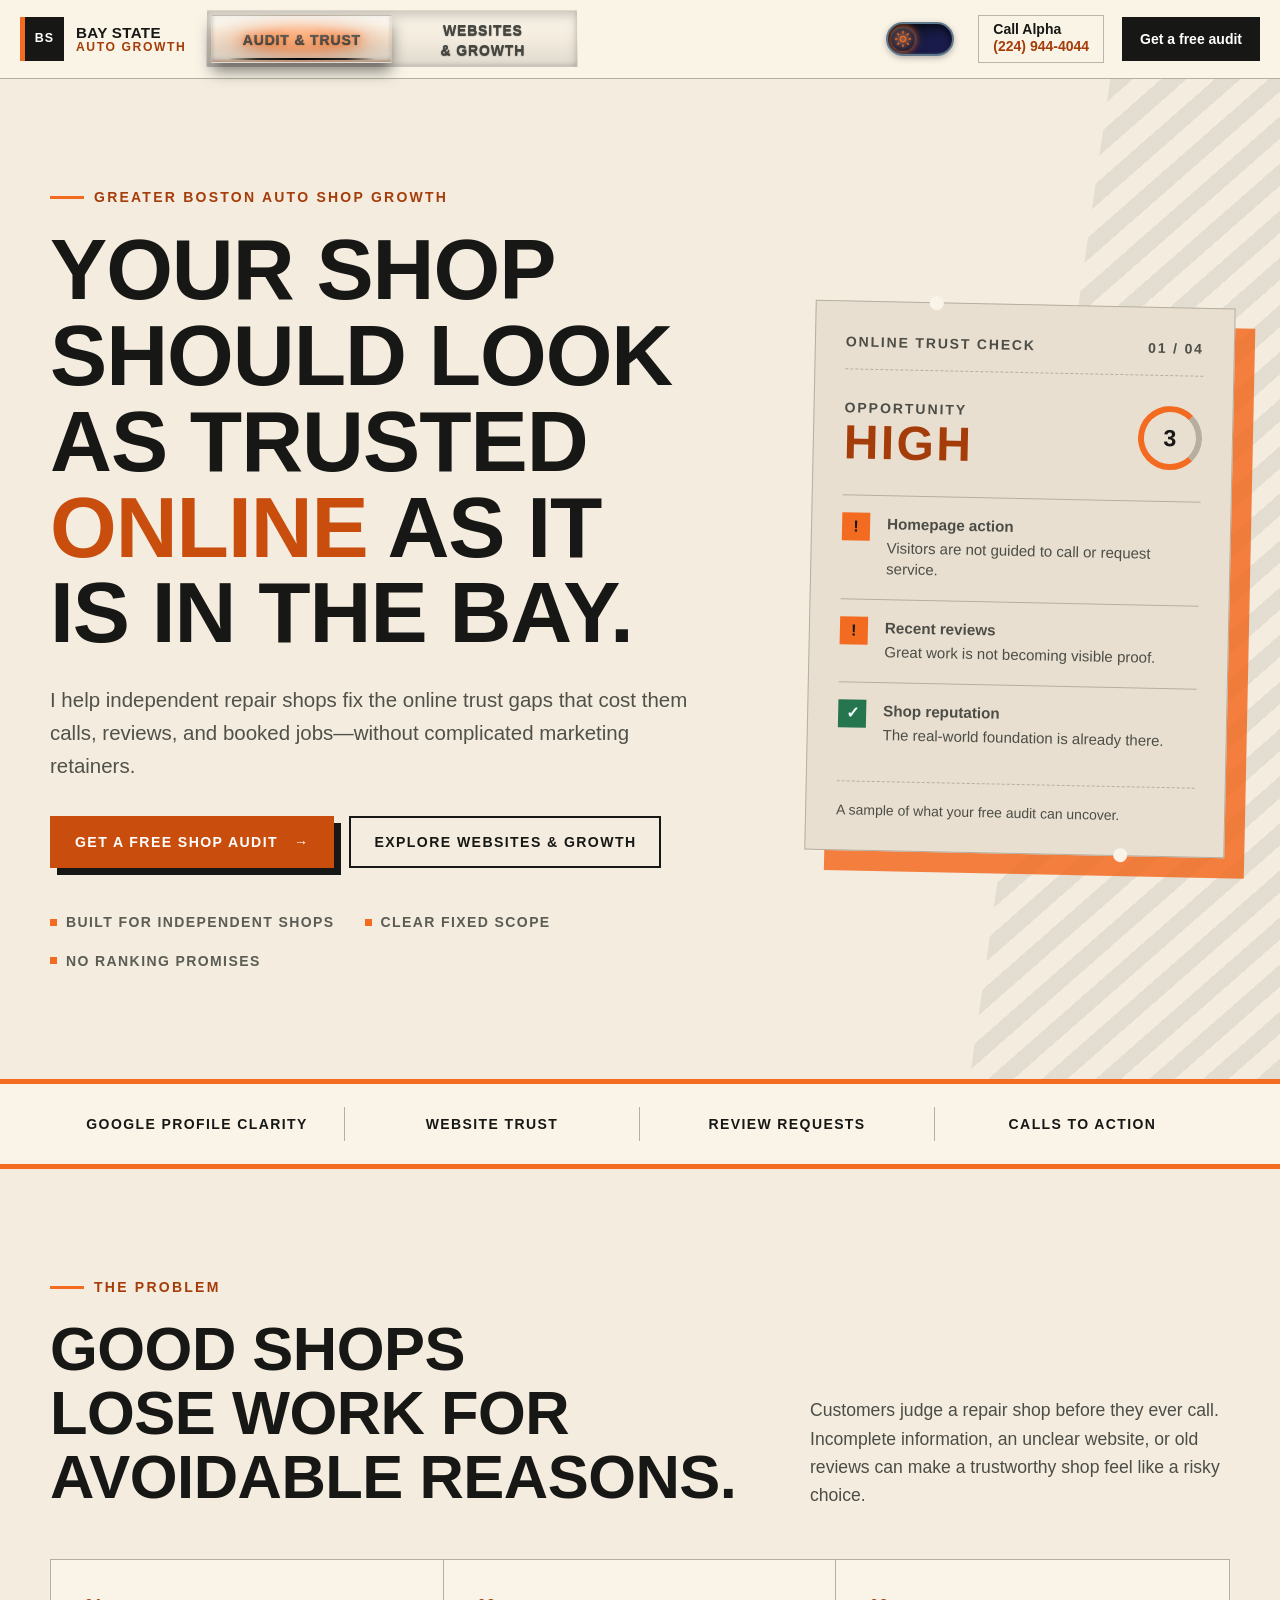
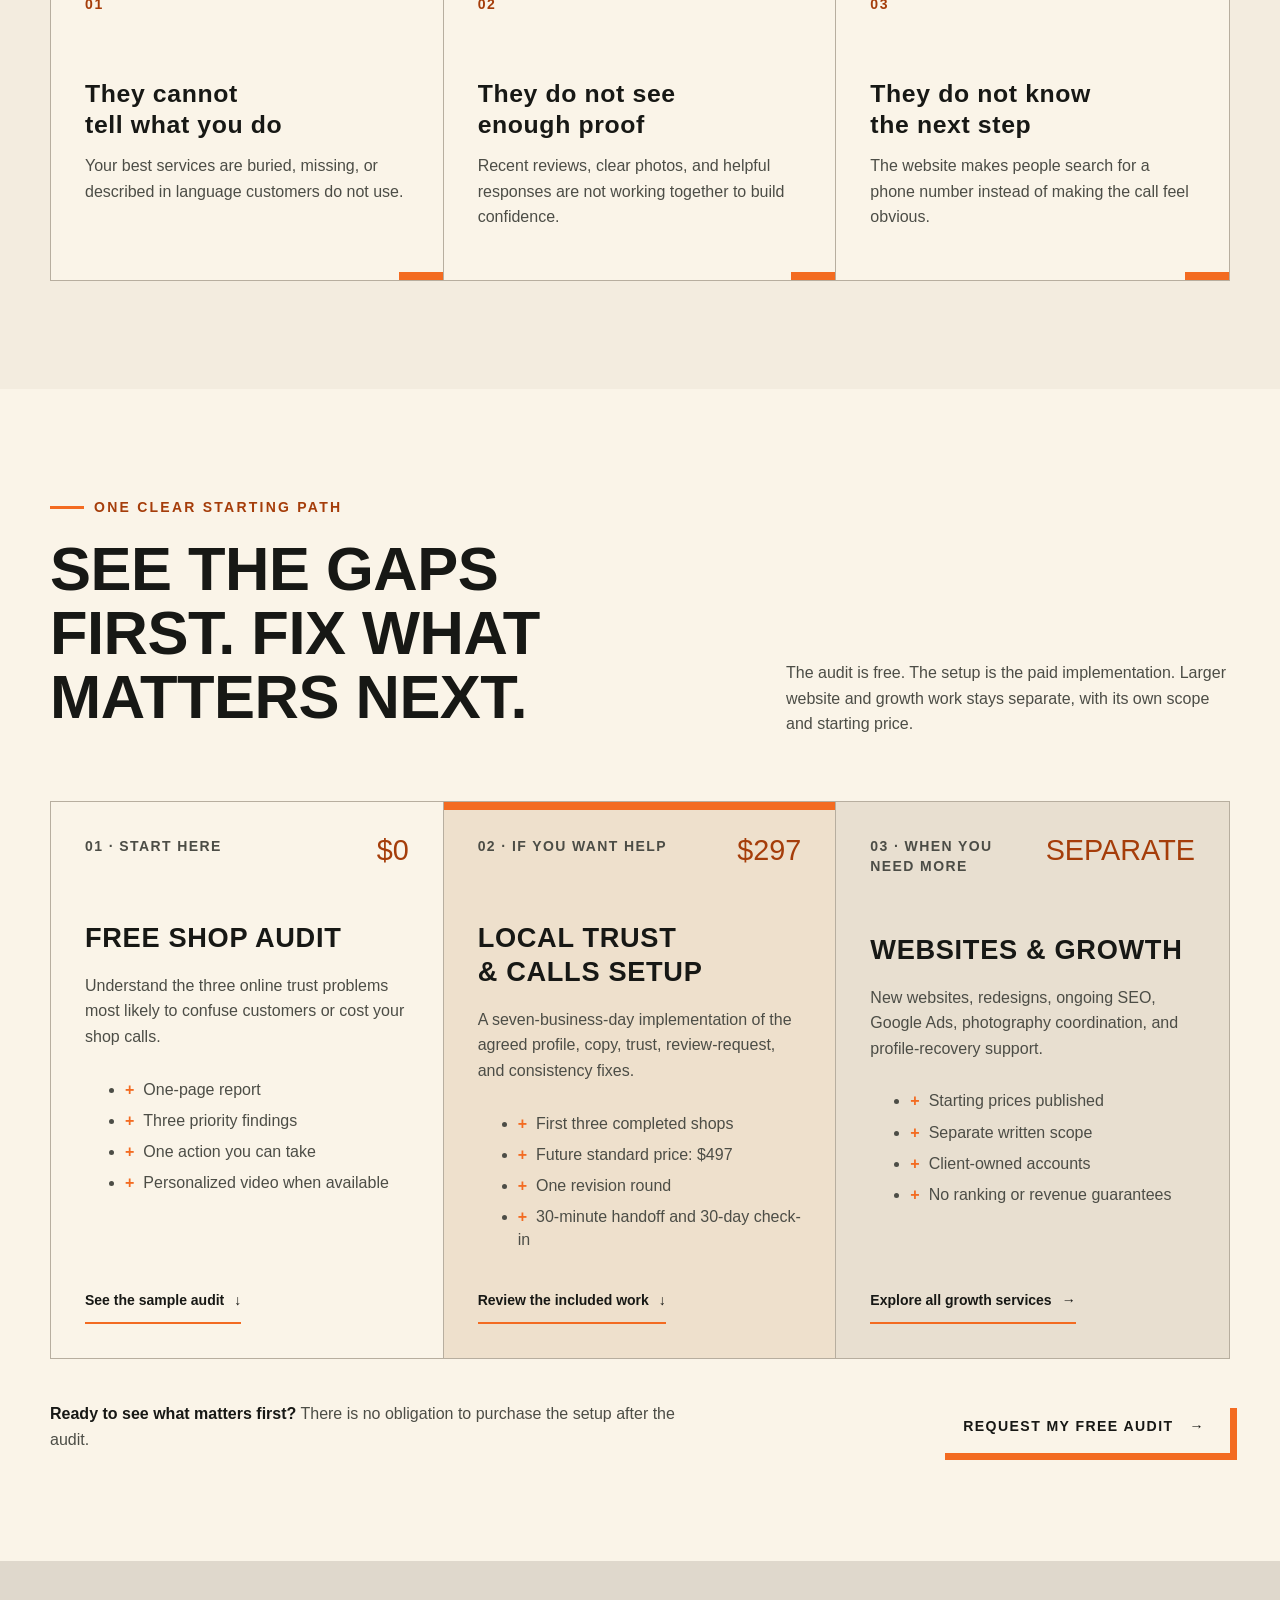
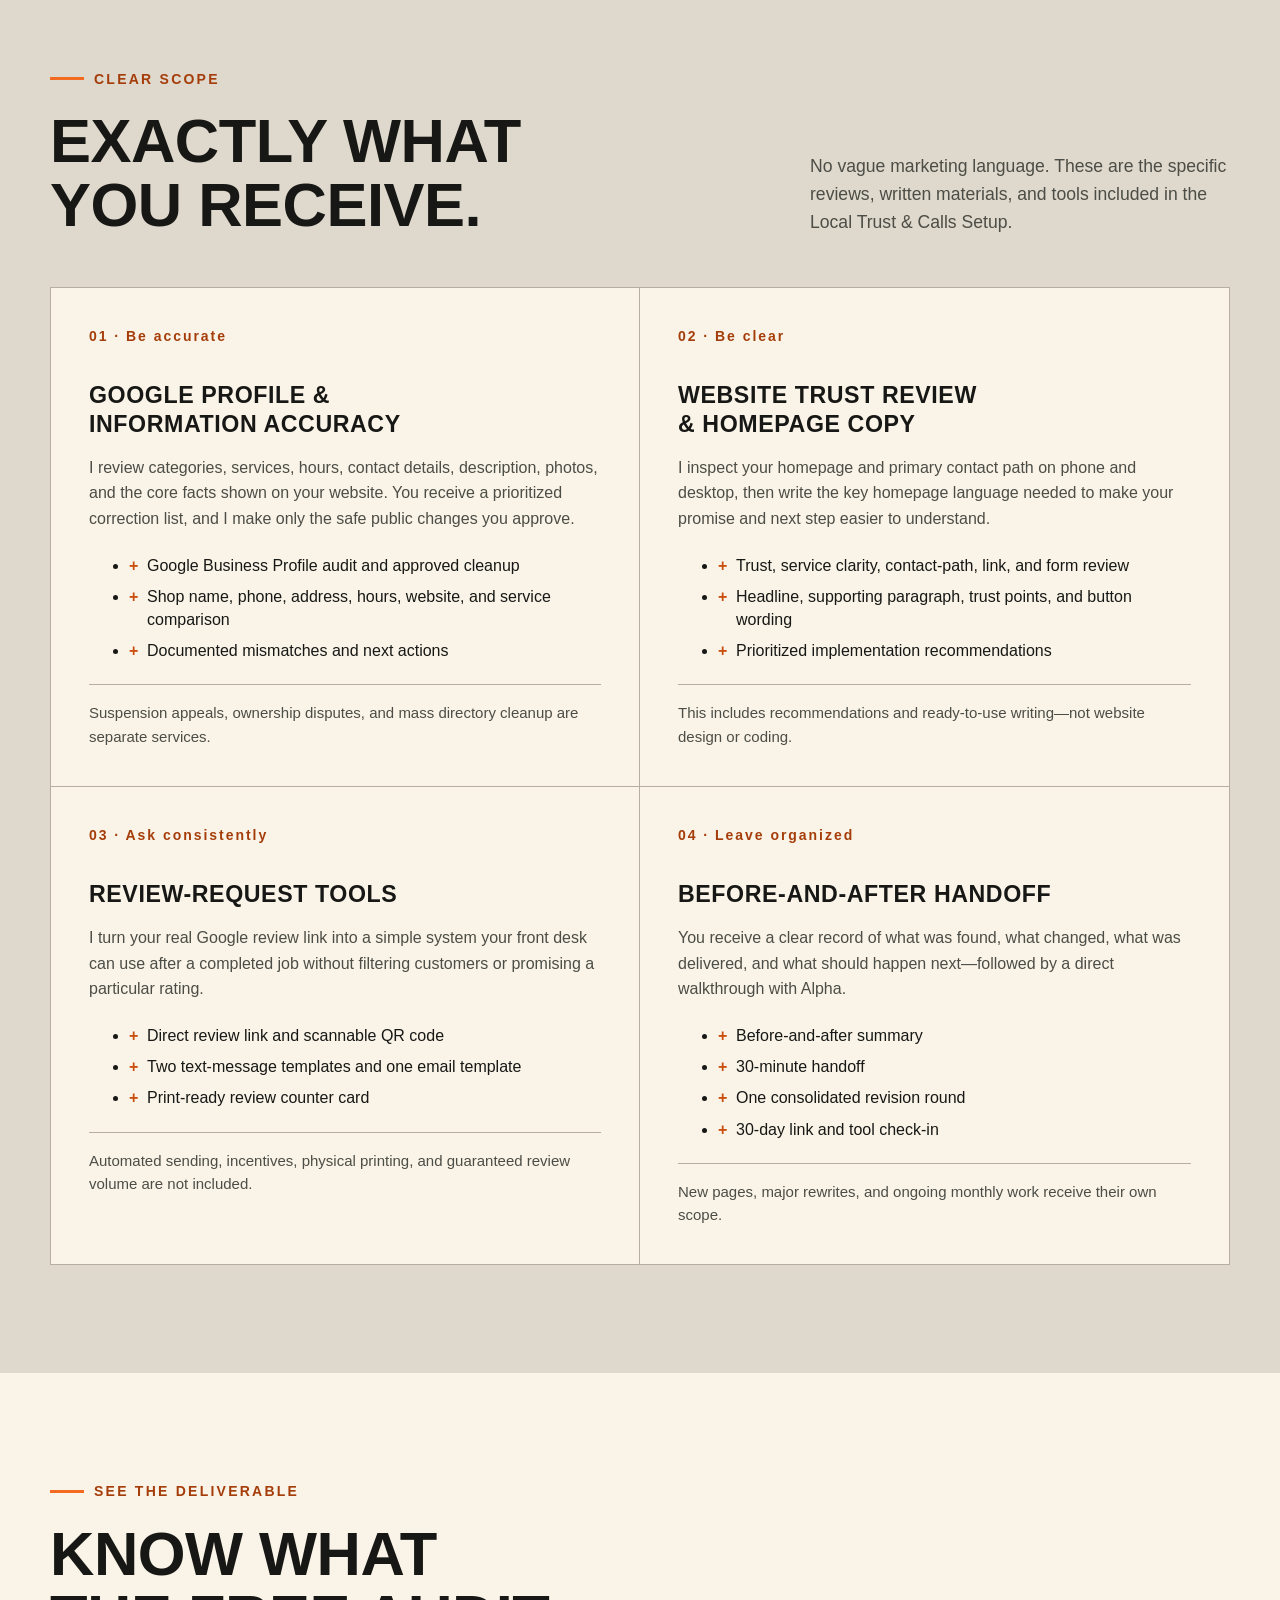
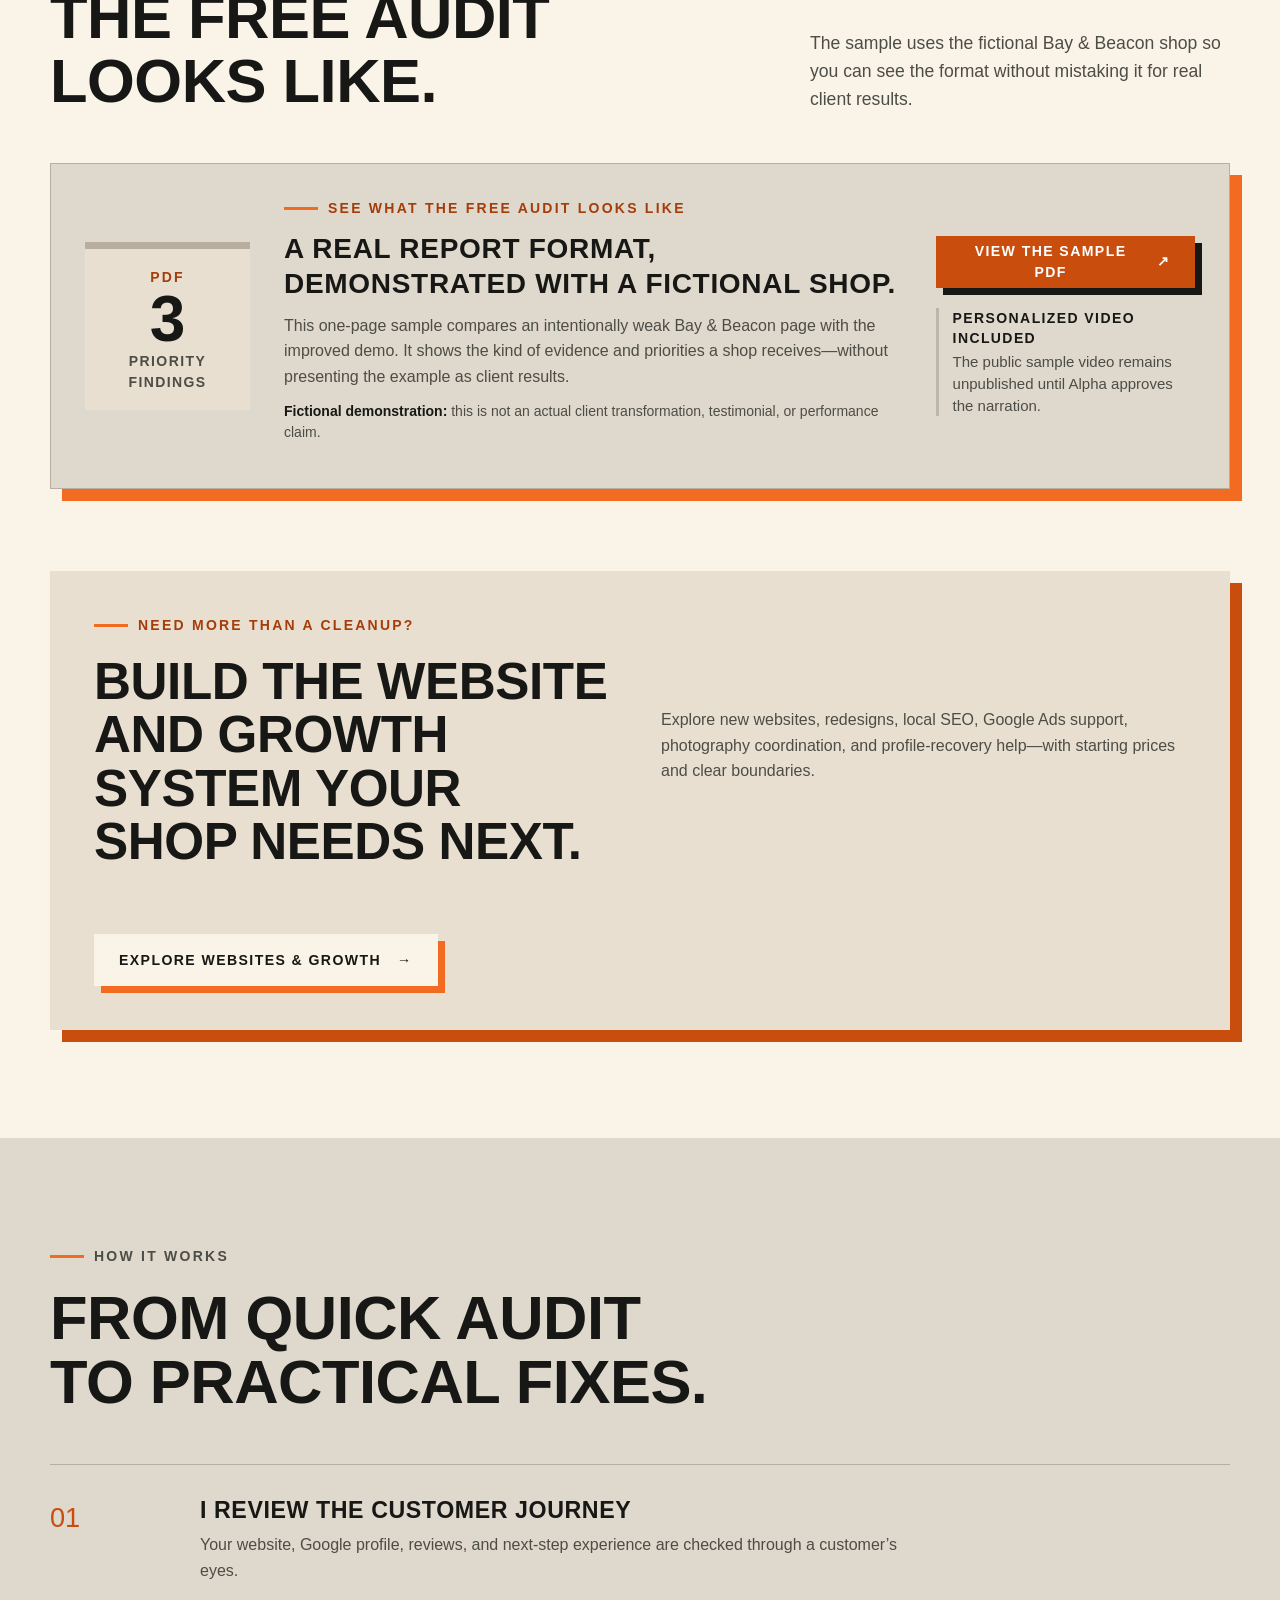
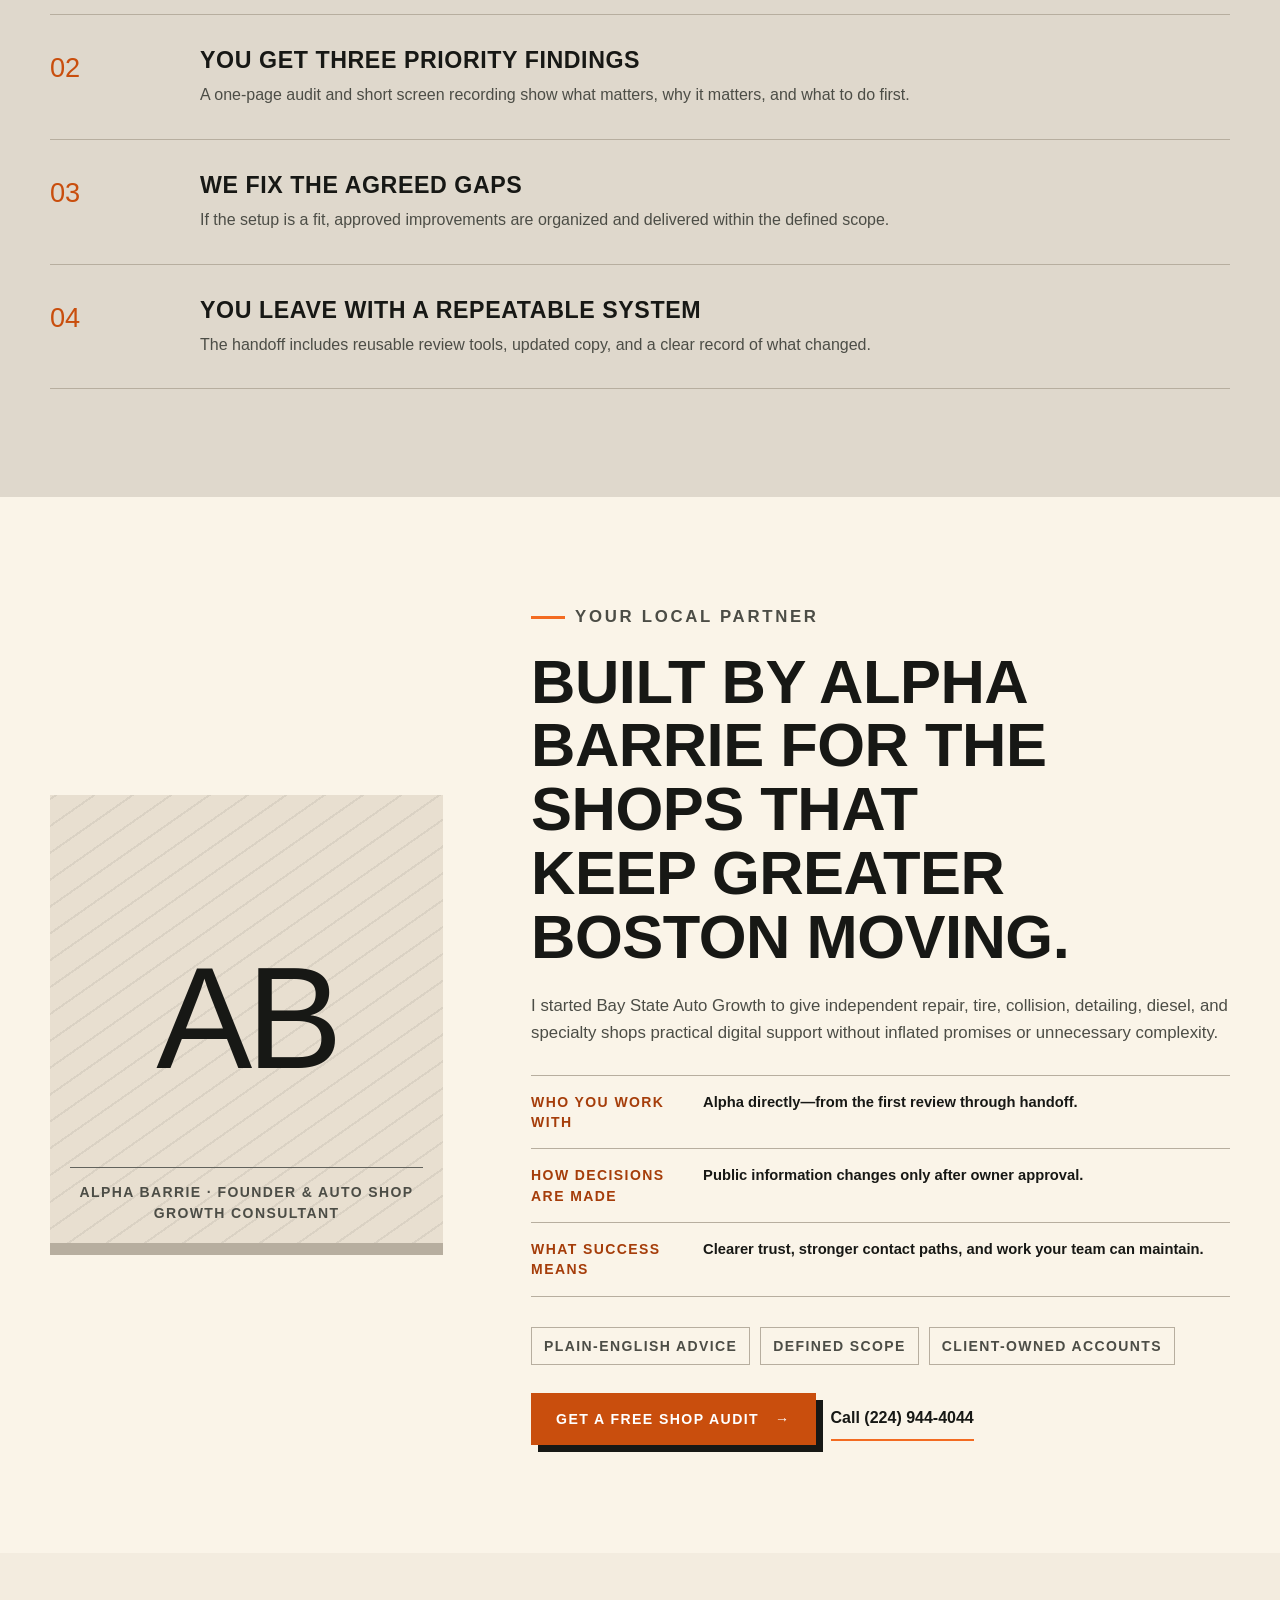
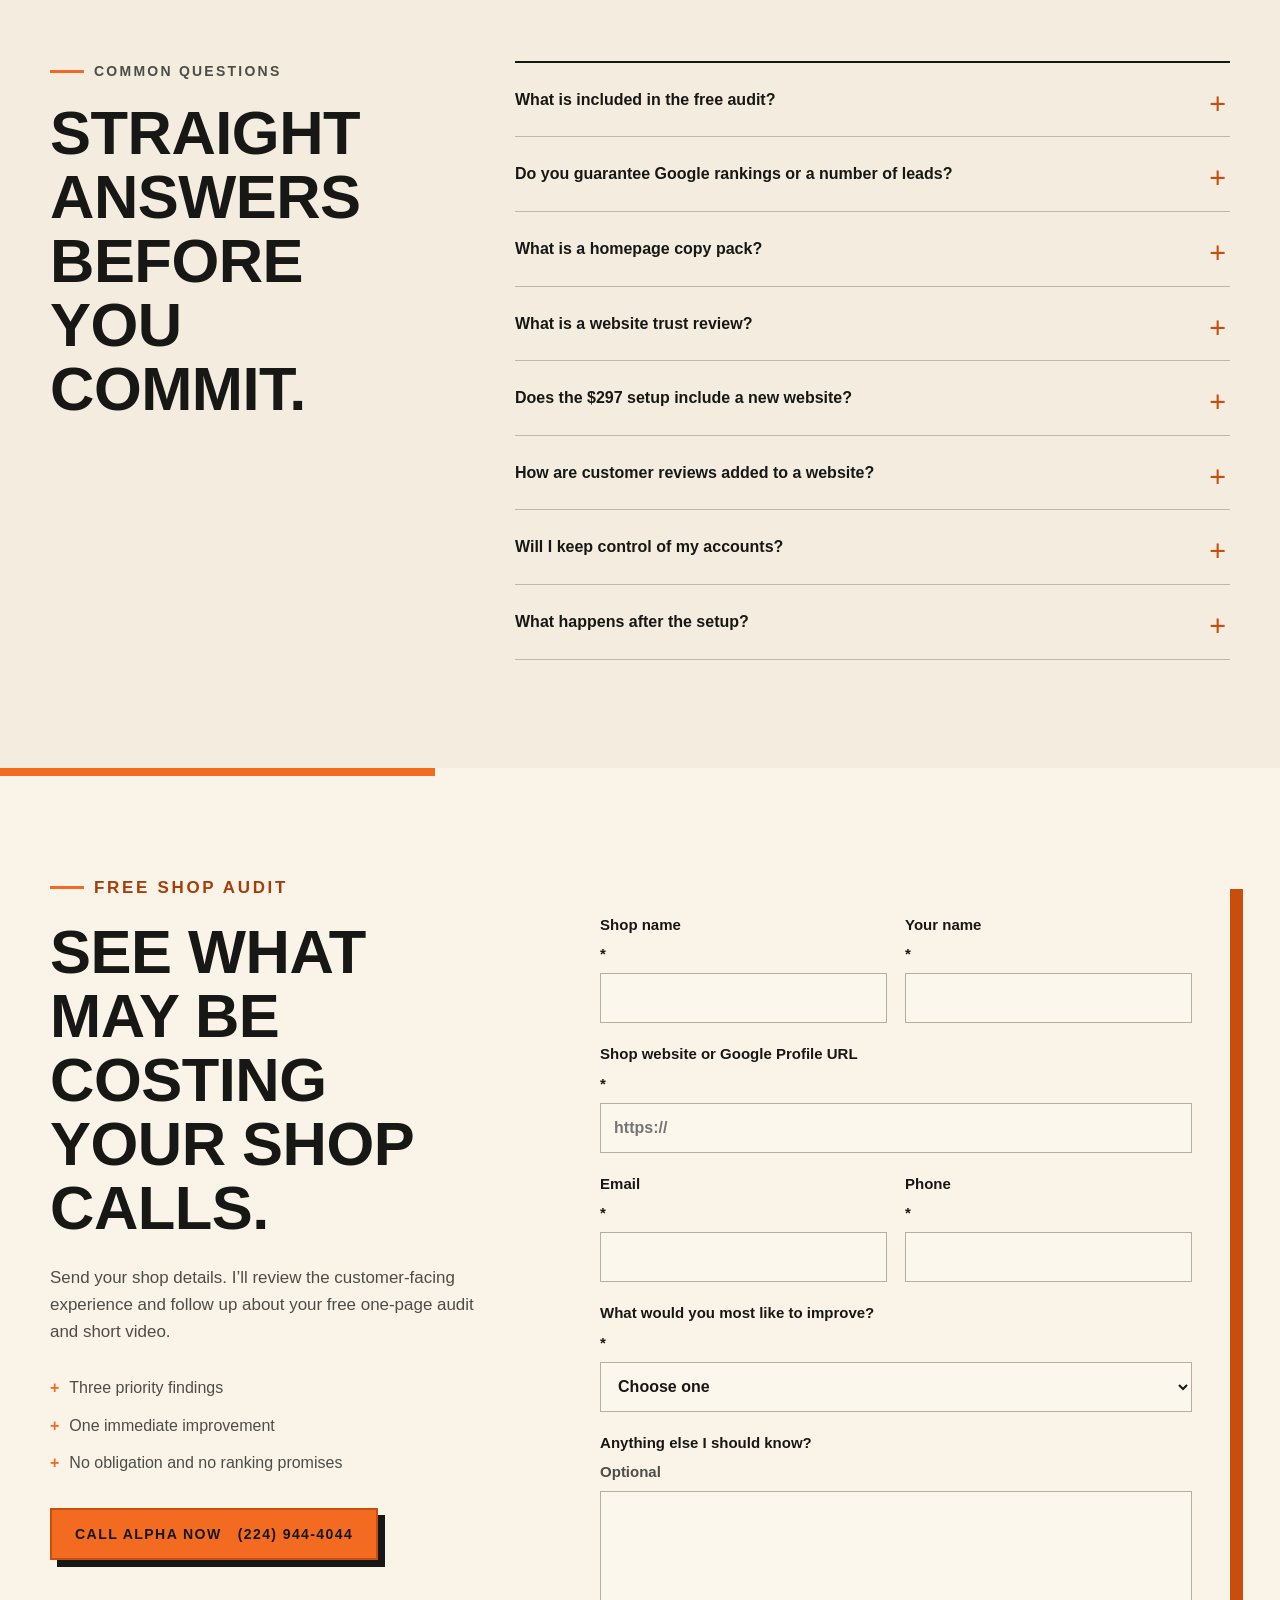
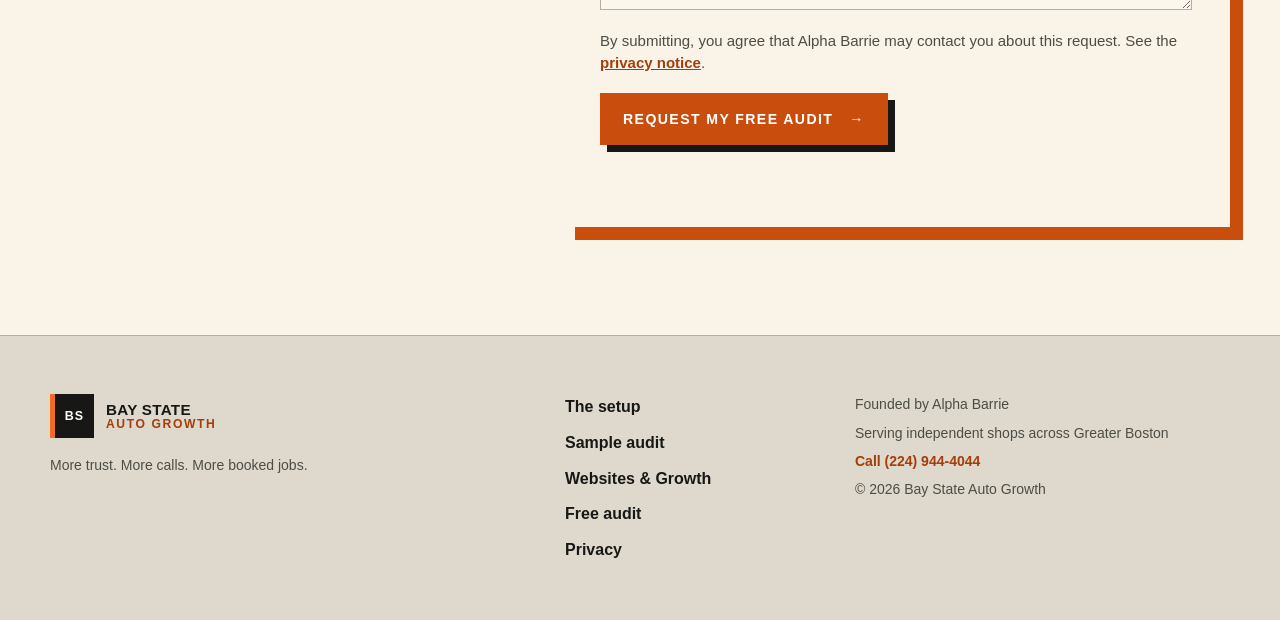
==== commit 9e2f43d5: "Refine themes, glass switch, and small-text readability" ====
--- a/index.html
+++ b/index.html
@@ -4,7 +4,7 @@
   <meta charset="utf-8">
   <meta name="viewport" content="width=device-width, initial-scale=1">
   <meta name="description" content="Bay State Auto Growth helps independent auto repair shops in Greater Boston build online trust, generate more calls, and turn local searches into booked jobs.">
-  <meta name="theme-color" content="#171815">
+  <meta name="theme-color" content="#f3ecdf" data-theme-light="#f3ecdf" data-theme-dark="#111210">
   <meta property="og:type" content="website">
   <meta property="og:title" content="Bay State Auto Growth | More trust. More calls. More booked jobs.">
   <meta property="og:description" content="Practical Google Profile, website trust, and review-system improvements for independent auto shops in Greater Boston.">
@@ -17,7 +17,9 @@
   <title>Bay State Auto Growth | Auto Shop Growth in Greater Boston</title>
   <link rel="canonical" href="https://garage-growth-solutions.pages.dev/">
   <link rel="icon" href="assets/favicon.png" type="image/png">
-  <link rel="stylesheet" href="style.css">
+  <script src="theme.js?v=20260902-1"></script>
+  <link rel="stylesheet" href="theme-toggle.css?v=20260902-1">
+  <link rel="stylesheet" href="style.css?v=20260902-1">
 </head>
 <body>
   <a class="skip-link" href="#main-content">Skip to main content</a>
@@ -28,14 +30,24 @@
         <span class="brand-mark" aria-hidden="true">BS</span>
         <span class="brand-name">Bay State <strong>Auto Growth</strong></span>
       </a>
-      <div class="page-switch" aria-label="Choose a Bay State service page">
+      <div class="page-switch page-switch--audit" aria-label="Choose a Bay State service page">
+        <span class="page-switch-light" aria-hidden="true"></span>
+        <span class="page-switch-slider" aria-hidden="true"></span>
         <a class="is-active" href="index.html" aria-current="page">Audit &amp; Trust</a>
         <a href="services.html">Websites &amp; Growth</a>
       </div>
-      <button class="nav-toggle" type="button" aria-expanded="false" aria-controls="nav-menu">
-        <span class="sr-only">Open navigation</span>
-        <span></span><span></span><span></span>
-      </button>
+      <div class="nav-controls">
+        <button class="theme-toggle" type="button" role="switch" aria-checked="false" aria-label="Dark theme" data-theme-toggle>
+          <span class="theme-toggle__track" aria-hidden="true"><span class="theme-toggle__thumb">
+            <svg class="theme-toggle__icon theme-toggle__icon--sun" viewBox="0 0 24 24"><circle cx="12" cy="12" r="3.5"></circle><path d="M12 2v2M12 20v2M4.93 4.93l1.42 1.42M17.65 17.65l1.42 1.42M2 12h2M20 12h2M4.93 19.07l1.42-1.42M17.65 6.35l1.42-1.42"></path></svg>
+            <svg class="theme-toggle__icon theme-toggle__icon--moon" viewBox="0 0 24 24"><path d="M20.5 15.2A8.5 8.5 0 0 1 8.8 3.5 8.5 8.5 0 1 0 20.5 15.2Z"></path></svg>
+          </span></span>
+        </button>
+        <button class="nav-toggle" type="button" aria-expanded="false" aria-controls="nav-menu">
+          <span class="sr-only">Open navigation</span>
+          <span></span><span></span><span></span>
+        </button>
+      </div>
       <div class="nav-menu" id="nav-menu">
         <a href="#offer">The setup</a>
         <a href="#sample-audit">Sample audit</a>
--- a/theme-toggle.css
+++ b/theme-toggle.css
@@ -0,0 +1,97 @@
+.theme-toggle {
+  --theme-toggle-orange: var(--orange, #f36b21);
+  width: 76px;
+  height: 44px;
+  display: inline-grid;
+  place-items: center;
+  flex: 0 0 auto;
+  padding: 0;
+  border: 0;
+  color: var(--theme-toggle-orange);
+  background: transparent;
+  cursor: pointer;
+}
+
+.theme-toggle__track {
+  position: relative;
+  width: 68px;
+  height: 34px;
+  display: block;
+  overflow: hidden;
+  border: 2px solid #61798d;
+  border-radius: 999px;
+  background: linear-gradient(145deg, #10172a 0%, #161b45 56%, #211d58 100%);
+  box-shadow:
+    inset 0 3px 8px rgba(0, 0, 0, 0.7),
+    inset 0 -1px 2px rgba(142, 169, 188, 0.24),
+    0 2px 6px rgba(0, 0, 0, 0.28);
+  transition: border-color 180ms ease, box-shadow 180ms ease;
+}
+
+.theme-toggle__thumb {
+  position: absolute;
+  top: 2px;
+  left: 2px;
+  width: 26px;
+  height: 26px;
+  display: grid;
+  place-items: center;
+  border: 1px solid rgba(243, 107, 33, 0.34);
+  border-radius: 50%;
+  background: linear-gradient(145deg, rgba(255, 255, 255, 0.13), rgba(10, 12, 21, 0.34));
+  box-shadow:
+    inset 0 1px 2px rgba(255, 255, 255, 0.2),
+    0 0 5px rgba(243, 107, 33, 0.56),
+    0 0 12px rgba(243, 107, 33, 0.3);
+  transition: transform 220ms cubic-bezier(0.2, 0.75, 0.25, 1), box-shadow 180ms ease;
+}
+
+.theme-toggle__icon {
+  position: absolute;
+  width: 18px;
+  height: 18px;
+  fill: none;
+  stroke: currentColor;
+  stroke-linecap: round;
+  stroke-linejoin: round;
+  stroke-width: 1.8;
+  filter:
+    drop-shadow(0 0 2px rgba(255, 165, 112, 0.95))
+    drop-shadow(0 0 7px rgba(243, 107, 33, 0.7));
+  transition: opacity 150ms ease, transform 220ms ease;
+}
+
+.theme-toggle__icon--sun { opacity: 1; transform: rotate(0deg) scale(1); }
+.theme-toggle__icon--moon { opacity: 0; transform: rotate(-18deg) scale(0.72); }
+
+html[data-theme="dark"] .theme-toggle__thumb { transform: translateX(34px); }
+html[data-theme="dark"] .theme-toggle__icon--sun { opacity: 0; transform: rotate(24deg) scale(0.72); }
+html[data-theme="dark"] .theme-toggle__icon--moon { opacity: 1; transform: rotate(0deg) scale(1); }
+
+.theme-toggle:hover .theme-toggle__track {
+  border-color: #7f98aa;
+  box-shadow:
+    inset 0 3px 8px rgba(0, 0, 0, 0.7),
+    inset 0 -1px 2px rgba(142, 169, 188, 0.3),
+    0 0 10px rgba(243, 107, 33, 0.18);
+}
+
+.theme-toggle:focus-visible {
+  border-radius: 999px;
+  outline: 3px solid var(--theme-toggle-orange);
+  outline-offset: 1px;
+}
+
+@media (max-width: 760px) {
+  .theme-toggle { width: 70px; }
+  .theme-toggle__track { width: 62px; height: 32px; }
+  .theme-toggle__thumb { width: 24px; height: 24px; }
+  .theme-toggle__icon { width: 17px; height: 17px; }
+  html[data-theme="dark"] .theme-toggle__thumb { transform: translateX(30px); }
+}
+
+@media (prefers-reduced-motion: reduce) {
+  .theme-toggle__track,
+  .theme-toggle__thumb,
+  .theme-toggle__icon { transition-duration: 0.01ms !important; }
+}
--- a/style.css
+++ b/style.css
@@ -1,15 +1,103 @@
 :root {
   --ink: #171815;
   --ink-soft: #242520;
-  --paper: #f4f0e7;
-  --paper-bright: #fffdf8;
-  --muted: #696960;
-  --line: #d8d2c6;
+  --paper: #f3ecdf;
+  --paper-bright: #faf4e8;
+  --muted: #4c4d46;
+  --line: #b7ae9f;
+  --text-small: 0.875rem;
+  --text-note: 0.9375rem;
+  --text-body: 1rem;
   --orange: #f36b21;
   --orange-dark: #c94e0d;
   --green: #25764f;
   --white: #ffffff;
   --shadow: 0 28px 70px rgba(23, 24, 21, 0.14);
+  --theme-page: var(--paper);
+  --theme-surface: var(--paper-bright);
+  --theme-surface-soft: #dfd8cc;
+  --theme-text: var(--ink);
+  --theme-muted: var(--muted);
+  --theme-line: var(--line);
+  --theme-header: rgba(250, 244, 232, 0.96);
+  --theme-field: #fcf7ed;
+  --theme-grid: rgba(23, 24, 21, 0.025);
+  --theme-accent-text: #a53d0a;
+  --theme-success: #1f6a47;
+  --theme-error: #a62920;
+  --theme-contrast-surface: #faf4e8;
+  --theme-contrast-panel: #e8dfd0;
+  --theme-contrast-featured: #eee0cc;
+  --theme-contrast-text: #171815;
+  --theme-contrast-muted: #4c4d46;
+  --theme-contrast-line: #b7ae9f;
+  --switch-track-top: #faf4e8;
+  --switch-track-mid: #f3ecdf;
+  --switch-track-bottom: #dfd8cc;
+  --switch-track-border: transparent;
+  --switch-label: #171815;
+  --switch-label-muted: #454740;
+  --switch-hover-text: #512311;
+  --switch-glass-border: rgba(23, 24, 21, 0.08);
+  --switch-glass-top: rgba(255, 255, 255, 0.62);
+  --switch-glass-mid: rgba(250, 244, 232, 0.32);
+  --switch-glass-bottom: rgba(88, 89, 82, 0.12);
+}
+
+html[data-theme="dark"] {
+  --paper: #111210;
+  --paper-bright: #1b1c19;
+  --muted: #b8b2a7;
+  --line: #3f403a;
+  --shadow: 0 28px 70px rgba(0, 0, 0, 0.34);
+  --theme-page: #111210;
+  --theme-surface: #1b1c19;
+  --theme-surface-soft: #20211d;
+  --theme-text: #f4f0e7;
+  --theme-muted: #b8b2a7;
+  --theme-line: #3f403a;
+  --theme-header: rgba(17, 18, 16, 0.94);
+  --theme-field: #151613;
+  --theme-grid: rgba(244, 240, 231, 0.025);
+  --theme-accent-text: #ff9b65;
+  --theme-success: #73d39f;
+  --theme-error: #ff8c82;
+  --theme-contrast-surface: #171815;
+  --theme-contrast-panel: #242520;
+  --theme-contrast-featured: #2b211b;
+  --theme-contrast-text: #fffdf8;
+  --theme-contrast-muted: #c2c2bb;
+  --theme-contrast-line: #44453f;
+  --switch-track-top: #292a25;
+  --switch-track-mid: #1b1c19;
+  --switch-track-bottom: #10110f;
+  --switch-track-border: #0d0e0c;
+  --switch-label: #fff8ea;
+  --switch-label-muted: #a8aaa2;
+  --switch-hover-text: #f0c2a7;
+  --switch-glass-border: rgba(255, 248, 234, 0.2);
+  --switch-glass-top: rgba(255, 248, 234, 0.18);
+  --switch-glass-mid: rgba(67, 69, 63, 0.2);
+  --switch-glass-bottom: rgba(17, 18, 16, 0.29);
+}
+
+@view-transition {
+  navigation: auto;
+}
+
+::view-transition-old(root) { animation: page-fade-out 140ms ease-in both; }
+::view-transition-new(root) { animation: page-fade-in 220ms ease-out both; }
+::view-transition-group(service-switch) {
+  animation-duration: 260ms;
+  animation-timing-function: cubic-bezier(0.2, 0.75, 0.25, 1);
+}
+
+@keyframes page-fade-out {
+  to { opacity: 0; }
+}
+
+@keyframes page-fade-in {
+  from { opacity: 0; }
 }
 
 *, *::before, *::after { box-sizing: border-box; }
@@ -17,8 +105,8 @@
 body {
   margin: 0;
   overflow-x: hidden;
-  background: var(--paper);
-  color: var(--ink);
+  background: var(--theme-page);
+  color: var(--theme-text);
   font-family: "Arial Narrow", "Roboto Condensed", "Segoe UI", Arial, sans-serif;
   line-height: 1.6;
   text-rendering: optimizeLegibility;
@@ -30,13 +118,14 @@
   pointer-events: none;
   content: "";
   opacity: 0.28;
-  background-image: linear-gradient(rgba(23, 24, 21, 0.025) 1px, transparent 1px), linear-gradient(90deg, rgba(23, 24, 21, 0.025) 1px, transparent 1px);
+  background-image: linear-gradient(var(--theme-grid) 1px, transparent 1px), linear-gradient(90deg, var(--theme-grid) 1px, transparent 1px);
   background-size: 32px 32px;
 }
 
 img { display: block; max-width: 100%; }
 a { color: inherit; text-decoration: none; }
 p, h1, h2, h3 { margin-top: 0; }
+small { font-size: var(--text-small); line-height: 1.45; }
 button, input, select, textarea { font: inherit; }
 button, a { -webkit-tap-highlight-color: transparent; }
 :focus-visible { outline: 3px solid var(--orange); outline-offset: 4px; }
@@ -70,12 +159,13 @@
   position: sticky;
   top: 0;
   z-index: 50;
-  border-bottom: 1px solid rgba(216, 210, 198, 0.75);
-  background: rgba(244, 240, 231, 0.94);
+  border-bottom: 1px solid var(--theme-line);
+  background: var(--theme-header);
   backdrop-filter: blur(14px);
 }
 .nav { min-height: 78px; display: flex; align-items: center; justify-content: space-between; gap: 20px; }
-.brand { display: inline-flex; align-items: center; gap: 12px; font-weight: 800; line-height: 1.05; }
+.nav.shell { width: min(1320px, calc(100% - 40px)); }
+.brand { display: inline-flex; align-items: center; gap: 12px; flex-shrink: 0; font-weight: 800; line-height: 1.05; }
 .brand-mark {
   display: grid;
   width: 44px;
@@ -89,30 +179,172 @@
   letter-spacing: 0.08em;
 }
 .brand-name { display: grid; font-size: 0.95rem; letter-spacing: 0.02em; text-transform: uppercase; }
-.brand-name strong { color: var(--orange-dark); font-size: 0.76rem; letter-spacing: 0.13em; }
-.page-switch { display: inline-flex; padding: 4px; border: 1px solid var(--line); background: #ebe6dc; }
-.page-switch a { min-height: 38px; display: inline-flex; align-items: center; padding: 7px 11px; color: #575850; font-size: 0.67rem; font-weight: 900; letter-spacing: 0.05em; text-transform: uppercase; }
-.page-switch a:hover { color: var(--ink); }
-.page-switch a.is-active { color: var(--white); background: var(--ink); box-shadow: inset 0 -3px 0 var(--orange); }
-.nav-menu { display: flex; align-items: center; gap: 18px; color: #4b4c46; font-size: 0.86rem; font-weight: 700; }
+.brand-name strong { color: var(--theme-accent-text); font-size: 0.76rem; letter-spacing: 0.13em; }
+.page-switch {
+  --switch-edge: 4px;
+  --switch-height: 54px;
+  view-transition-name: service-switch;
+  position: relative;
+  isolation: isolate;
+  width: clamp(318px, 28vw, 350px);
+  height: var(--switch-height);
+  display: grid;
+  grid-template-columns: repeat(2, minmax(0, 1fr));
+  flex: 0 0 auto;
+  padding: var(--switch-edge);
+  border: 1px solid var(--switch-track-border);
+  border-radius: 2px;
+  background: linear-gradient(180deg, var(--switch-track-top) 0%, var(--switch-track-mid) 48%, var(--switch-track-bottom) 100%);
+  box-shadow:
+    inset 0 5px 11px rgba(0, 0, 0, 0.18),
+    inset 0 -2px 4px rgba(0, 0, 0, 0.16),
+    inset 0 -1px 2px rgba(255, 255, 255, 0.58);
+}
+html[data-theme="dark"] .page-switch {
+  box-shadow:
+    inset 0 5px 11px rgba(0, 0, 0, 0.72),
+    inset 0 -2px 4px rgba(0, 0, 0, 0.7),
+    inset 0 -1px 2px rgba(255, 248, 234, 0.08),
+    0 2px 4px rgba(0, 0, 0, 0.24);
+}
+.page-switch-light,
+.page-switch-slider { position: absolute; pointer-events: none; }
+.page-switch-light {
+  top: var(--switch-edge);
+  bottom: var(--switch-edge);
+  left: var(--switch-edge);
+  z-index: 0;
+  width: calc(50% - var(--switch-edge));
+  border-radius: 2px;
+  background: radial-gradient(ellipse at 50% 50%, rgba(255, 166, 102, 0.76) 0%, rgba(243, 107, 33, 0.46) 32%, rgba(201, 78, 13, 0.17) 60%, transparent 84%);
+  transition: transform 240ms cubic-bezier(0.2, 0.75, 0.25, 1);
+}
+.page-switch-light::before,
+.page-switch-light::after { position: absolute; content: ""; pointer-events: none; }
+.page-switch-light::before {
+  top: 50%;
+  left: 50%;
+  width: 72%;
+  height: 48%;
+  border-radius: 50%;
+  background: radial-gradient(ellipse, rgba(255, 190, 142, 0.82) 0%, rgba(243, 107, 33, 0.58) 38%, rgba(201, 78, 13, 0.2) 68%, transparent 100%);
+  filter: blur(6px);
+  transform: translate(-50%, -50%);
+}
+.page-switch-light::after {
+  top: 50%;
+  right: 22%;
+  left: 22%;
+  height: 2px;
+  border-radius: 50%;
+  background: linear-gradient(90deg, transparent, rgba(255, 137, 67, 0.72) 22%, rgba(255, 181, 127, 0.9) 50%, rgba(255, 137, 67, 0.72) 78%, transparent);
+  filter: blur(2px);
+  opacity: 0.86;
+  transform: translateY(-50%);
+}
+.page-switch-slider {
+  top: var(--switch-edge);
+  bottom: var(--switch-edge);
+  left: var(--switch-edge);
+  z-index: 2;
+  width: calc(50% - var(--switch-edge));
+  border: 1px solid var(--switch-glass-border);
+  border-radius: 2px;
+  background: linear-gradient(180deg, var(--switch-glass-top) 0%, var(--switch-glass-mid) 38%, var(--switch-glass-bottom) 100%);
+  box-shadow:
+    0 9px 15px -1px rgba(0, 0, 0, 0.5),
+    inset 0 1px 2px rgba(255, 248, 234, 0.38),
+    inset 0 -2px 4px rgba(0, 0, 0, 0.2),
+    inset 0 -2px 2px rgba(243, 107, 33, 0.22);
+  backdrop-filter: blur(0.6px) saturate(115%);
+  transition: transform 240ms cubic-bezier(0.2, 0.75, 0.25, 1);
+}
+.page-switch-slider::before,
+.page-switch-slider::after { position: absolute; right: 16px; left: 16px; height: 2px; border-radius: 1px; content: ""; }
+.page-switch-slider::before {
+  top: 2px;
+  background: linear-gradient(90deg, transparent, rgba(255, 248, 234, 0.24), transparent);
+  opacity: 0.62;
+}
+.page-switch-slider::after {
+  bottom: 2px;
+  background: linear-gradient(90deg, transparent, rgba(0, 0, 0, 0.78) 20%, #050605 50%, rgba(0, 0, 0, 0.78) 80%, transparent);
+}
+.page-switch--websites .page-switch-light,
+.page-switch--websites .page-switch-slider { transform: translateX(100%); }
+.page-switch a {
+  position: relative;
+  z-index: 1;
+  min-width: 0;
+  min-height: calc(var(--switch-height) - (var(--switch-edge) * 2));
+  display: inline-flex;
+  align-items: center;
+  justify-content: center;
+  padding: 7px 12px;
+  color: var(--switch-label-muted);
+  font-size: var(--text-small);
+  font-weight: 800;
+  letter-spacing: 0.06em;
+  line-height: 1.45;
+  text-align: center;
+  text-shadow: 0 1px 1px rgba(0, 0, 0, 0.8);
+  text-transform: uppercase;
+  white-space: normal;
+  text-wrap: balance;
+  transition: color 180ms ease, background-color 180ms ease, box-shadow 180ms ease, text-shadow 180ms ease;
+}
+.page-switch a:not(.is-active):hover,
+.page-switch a:not(.is-active):focus-visible {
+  color: var(--switch-hover-text);
+  border-radius: 2px;
+  background: rgba(243, 107, 33, 0.055);
+  box-shadow:
+    inset 0 0 0 1px rgba(243, 107, 33, 0.24),
+    inset 0 0 14px rgba(243, 107, 33, 0.08),
+    0 0 10px rgba(243, 107, 33, 0.14);
+  text-shadow:
+    0 0 1px rgba(23, 24, 21, 0.82),
+    0 0 7px rgba(243, 107, 33, 0.48);
+}
+.page-switch a.is-active {
+  color: var(--switch-label);
+  background: transparent;
+  box-shadow: none;
+  text-shadow:
+    0 0 1px rgba(0, 0, 0, 0.98),
+    0 0 4px rgba(243, 107, 33, 0.74),
+    0 0 9px rgba(243, 107, 33, 0.5),
+    0 4px 16px rgba(23, 24, 21, 0.32);
+}
+.page-switch a:focus-visible { z-index: 3; border-radius: 2px; outline-color: var(--orange); outline-offset: -5px; }
+html[data-theme="dark"] .page-switch a.is-active {
+  text-shadow:
+    0 0 1px rgba(255, 255, 255, 0.98),
+    0 0 4px rgba(255, 194, 153, 0.94),
+    0 0 9px rgba(243, 107, 33, 0.76),
+    0 4px 16px rgba(243, 107, 33, 0.5);
+}
+.nav-controls { display: flex; align-items: center; gap: 4px; margin-left: auto; }
+.nav-menu { display: flex; align-items: center; gap: 18px; color: #4b4c46; font-size: var(--text-small); font-weight: 700; line-height: 1.45; }
 .nav-menu > a:not(.nav-cta):not(.nav-call) { padding: 10px 0; border-bottom: 2px solid transparent; }
+.nav-menu > a, .nav-call span { white-space: nowrap; }
 .nav-menu > a:not(.nav-cta):not(.nav-call):hover { color: var(--ink); border-bottom-color: var(--orange); }
 .nav-call { min-height: 44px; display: grid; align-content: center; padding: 6px 14px; border: 1px solid #bcb6aa; color: var(--ink); line-height: 1.05; }
-.nav-call span { color: var(--orange-dark); font-size: 0.7rem; }
+.nav-call span { color: var(--theme-accent-text); font-size: var(--text-small); line-height: 1.45; }
 .nav-call:hover { border-color: var(--orange-dark); background: var(--paper-bright); }
 .nav-cta { padding: 12px 18px; color: var(--white); background: var(--ink); }
 .nav-cta:hover { background: var(--orange-dark); }
 .nav-toggle { display: none; width: 48px; height: 48px; padding: 9px; border: 0; background: transparent; cursor: pointer; }
 .nav-toggle > span:not(.sr-only) { display: block; width: 28px; height: 2px; margin: 6px auto; background: var(--ink); }
 
-.eyebrow { display: flex; align-items: center; gap: 10px; margin-bottom: 20px; color: var(--orange-dark); font-size: 0.74rem; font-weight: 900; letter-spacing: 0.16em; text-transform: uppercase; }
+.eyebrow { display: flex; align-items: center; gap: 10px; margin-bottom: 20px; color: var(--theme-accent-text); font-size: var(--text-small); font-weight: 800; letter-spacing: 0.16em; text-transform: uppercase; line-height: 1.45; }
 .eyebrow > span { width: 34px; height: 3px; background: var(--orange); }
 .eyebrow-light { color: #ffc7a6; }
 h1, h2, h3 { font-family: Impact, "Arial Narrow", "Roboto Condensed", sans-serif; font-weight: 800; text-wrap: balance; }
 h1 { max-width: 820px; margin-bottom: 28px; font-size: clamp(3.05rem, 6.7vw, 6.45rem); letter-spacing: -0.012em; line-height: 1; text-transform: uppercase; }
 h1 em { color: var(--orange); font-style: normal; }
 h2 { margin-bottom: 24px; font-size: clamp(2.4rem, 4.8vw, 4.45rem); letter-spacing: -0.008em; line-height: 1.04; text-transform: uppercase; }
-h3 { margin-bottom: 12px; font-size: 1.55rem; letter-spacing: 0; line-height: 1.14; }
+h3 { margin-bottom: 12px; font-size: 1.55rem; letter-spacing: 0.025em; line-height: 1.25; }
 
 .hero { position: relative; overflow: hidden; min-height: 750px; display: grid; align-items: center; background: var(--paper); }
 .hero::after {
@@ -138,8 +370,9 @@
   padding: 0 23px;
   border: 2px solid transparent;
   font-size: 0.88rem;
-  font-weight: 900;
-  letter-spacing: 0.035em;
+  font-weight: 800;
+  letter-spacing: 0.1em;
+  line-height: 1.45;
   text-transform: uppercase;
   transition: transform 180ms ease, background-color 180ms ease, color 180ms ease, box-shadow 180ms ease;
 }
@@ -153,7 +386,7 @@
 .button-outline-light { border-color: #76776f; color: var(--white); background: transparent; }
 .button-outline-light:hover { border-color: var(--orange); background: #2c2d28; }
 .text-link { min-height: 44px; display: inline-flex; align-items: center; border-bottom: 2px solid var(--orange); font-weight: 900; }
-.hero-proof { display: flex; flex-wrap: wrap; gap: 18px 30px; margin: 44px 0 0; padding: 0; color: #5b5c54; font-size: 0.78rem; font-weight: 800; letter-spacing: 0.07em; list-style: none; text-transform: uppercase; }
+.hero-proof { display: flex; flex-wrap: wrap; gap: 18px 30px; margin: 44px 0 0; padding: 0; color: #5b5c54; font-size: var(--text-small); font-weight: 800; letter-spacing: 0.1em; list-style: none; text-transform: uppercase; line-height: 1.45; }
 .hero-proof li { display: flex; align-items: center; gap: 9px; }
 .hero-proof li::before { width: 7px; height: 7px; content: ""; background: var(--orange); }
 
@@ -164,20 +397,20 @@
 .services-hero-copy > p:not(.eyebrow) { max-width: 690px; color: #c8c8c1; font-size: 1.12rem; }
 .services-hero-copy h1 em { color: var(--orange); }
 .service-rate-board { padding: 28px; border: 1px solid #464740; background: #20211d; box-shadow: 16px 16px 0 var(--orange-dark); }
-.service-rate-board > p { margin-bottom: 20px; color: var(--orange); font-size: 0.72rem; font-weight: 900; letter-spacing: 0.12em; text-transform: uppercase; }
+.service-rate-board > p { margin-bottom: 20px; color: var(--orange); font-size: var(--text-small); font-weight: 800; letter-spacing: 0.12em; text-transform: uppercase; line-height: 1.45; }
 .service-rate-board > div { display: flex; justify-content: space-between; gap: 20px; padding: 17px 0; border-top: 1px solid #44453f; }
 .service-rate-board span { color: #d5d5ce; }
 .service-rate-board strong { color: var(--white); text-align: right; }
-.service-rate-board small { display: block; margin-top: 18px; color: #9d9e96; }
+.service-rate-board small { display: block; margin-top: 18px; color: #9d9e96; font-size: var(--text-note); }
 
 .diagnostic-card { position: relative; padding: 30px; border: 1px solid #34352f; color: var(--white); background: var(--ink); box-shadow: 20px 20px 0 rgba(243, 107, 33, 0.85); transform: rotate(1.2deg); }
 .diagnostic-card::before, .diagnostic-card::after { position: absolute; width: 14px; height: 14px; content: ""; background: var(--paper); border-radius: 50%; }
 .diagnostic-card::before { top: -7px; left: 27%; }
 .diagnostic-card::after { right: 23%; bottom: -7px; }
-.ticket-head { display: flex; justify-content: space-between; padding-bottom: 17px; border-bottom: 1px dashed #696b63; color: #b9b9b1; font-size: 0.68rem; font-weight: 800; letter-spacing: 0.13em; text-transform: uppercase; }
+.ticket-head { display: flex; justify-content: space-between; padding-bottom: 17px; border-bottom: 1px dashed #696b63; color: #b9b9b1; font-size: var(--text-small); font-weight: 800; letter-spacing: 0.13em; text-transform: uppercase; line-height: 1.45; }
 .score-row { display: flex; align-items: center; justify-content: space-between; padding: 28px 0; }
 .score-row > div { display: grid; }
-.score-label { color: #a9aaa3; font-size: 0.72rem; font-weight: 800; letter-spacing: 0.14em; text-transform: uppercase; }
+.score-label { color: #a9aaa3; font-size: var(--text-small); font-weight: 800; letter-spacing: 0.14em; text-transform: uppercase; line-height: 1.45; }
 .score-row strong { color: #ff9b65; font-family: Impact, sans-serif; font-size: 3rem; line-height: 1; letter-spacing: 0.05em; }
 .score-ring { display: grid; width: 64px; height: 64px; place-items: center; border: 6px solid var(--orange); border-right-color: #45463f; color: var(--white); border-radius: 50%; font-size: 1.45rem; font-weight: 900; }
 .check-list { display: grid; gap: 2px; }
@@ -186,13 +419,13 @@
 .status-warn { color: var(--ink); background: var(--orange); }
 .status-ok { color: var(--white); background: var(--green); }
 .check-list p { display: grid; gap: 2px; margin: 0; }
-.check-list strong { font-size: 0.95rem; }
-.check-list small { color: #b7b7af; line-height: 1.45; }
-.ticket-note { margin: 18px 0 0; padding-top: 18px; border-top: 1px dashed #696b63; color: #9d9e96; font-size: 0.72rem; }
+.check-list strong { font-size: 0.95rem; line-height: 1.45; }
+.check-list small { color: #b7b7af; line-height: 1.45; font-size: var(--text-note); }
+.ticket-note { margin: 18px 0 0; padding-top: 18px; border-top: 1px dashed #696b63; color: #9d9e96; font-size: var(--text-small); line-height: 1.45; }
 
 .trust-strip { color: var(--paper); background: var(--ink); border-block: 5px solid var(--orange); }
 .trust-items { min-height: 80px; display: grid; grid-template-columns: repeat(4, 1fr); align-items: center; }
-.trust-items span { padding: 7px 20px; border-right: 1px solid #42433d; font-size: 0.78rem; font-weight: 900; letter-spacing: 0.1em; text-align: center; text-transform: uppercase; }
+.trust-items span { padding: 7px 20px; border-right: 1px solid #42433d; font-size: var(--text-small); font-weight: 800; letter-spacing: 0.1em; text-align: center; text-transform: uppercase; line-height: 1.45; }
 .trust-items span:last-child { border-right: 0; }
 
 .section-intro { max-width: 770px; margin-bottom: 50px; }
@@ -204,7 +437,7 @@
 .problem-grid article { position: relative; min-height: 300px; padding: 34px; border-right: 1px solid var(--line); }
 .problem-grid article:last-child { border-right: 0; }
 .problem-grid article::after { position: absolute; right: 0; bottom: 0; width: 44px; height: 8px; content: ""; background: var(--orange); }
-.card-number { display: block; margin-bottom: 65px; color: var(--orange-dark); font-size: 0.78rem; font-weight: 900; letter-spacing: 0.12em; }
+.card-number { display: block; margin-bottom: 65px; color: var(--theme-accent-text); font-size: var(--text-small); font-weight: 800; letter-spacing: 0.12em; line-height: 1.45; }
 
 .offer-section { color: var(--white); background: var(--ink); }
 .offer-grid { display: grid; grid-template-columns: 0.85fr 1.15fr; gap: 80px; align-items: center; }
@@ -213,77 +446,77 @@
 .price-block { display: flex; align-items: center; gap: 22px; margin: 38px 0; }
 .price { font-family: Impact, sans-serif; font-size: clamp(4rem, 8vw, 6.7rem); letter-spacing: -0.012em; line-height: 0.96; }
 .price-block > span:last-child { display: grid; padding-left: 21px; border-left: 2px solid var(--orange); text-transform: uppercase; }
-.price-block strong { color: #ffd6bf; font-size: 0.78rem; letter-spacing: 0.1em; }
+.price-block strong { color: #ffd6bf; font-size: var(--text-small); letter-spacing: 0.1em; line-height: 1.45; font-weight: 800; }
 .price-block small { color: #a6a79f; }
 .deliverables-card { padding: 40px; border: 1px solid #44453f; background: var(--ink-soft); box-shadow: 14px 14px 0 var(--orange-dark); }
 .deliverables-card h3 { margin-bottom: 25px; font-size: 1.8rem; text-transform: uppercase; }
 .included-list { display: grid; grid-template-columns: 1fr 1fr; gap: 0 26px; margin: 0; padding: 0; list-style: none; }
-.included-list li { position: relative; padding: 15px 0 15px 28px; border-top: 1px solid #41423c; color: #e5e2da; font-size: 0.92rem; line-height: 1.4; }
+.included-list li { position: relative; padding: 15px 0 15px 28px; border-top: 1px solid #41423c; color: #e5e2da; font-size: var(--text-body); line-height: 1.4; }
 .included-list li::before { position: absolute; top: 15px; left: 0; color: var(--orange); content: "+"; font-size: 1.2rem; font-weight: 900; }
 .not-included { margin-top: 24px; padding: 20px; border-left: 4px solid #6b6d65; background: #1b1c18; }
-.not-included strong { color: #b8b9b1; font-size: 0.72rem; letter-spacing: 0.12em; text-transform: uppercase; }
-.not-included p { margin: 7px 0 0; color: #999a93; font-size: 0.82rem; line-height: 1.5; }
-.offer-detail-link { min-height: 44px; display: inline-flex; align-items: center; gap: 12px; margin-top: 22px; border-bottom: 2px solid var(--orange); color: var(--white); font-size: 0.84rem; font-weight: 900; }
+.not-included strong { color: #b8b9b1; font-size: var(--text-small); letter-spacing: 0.12em; text-transform: uppercase; line-height: 1.45; font-weight: 800; }
+.not-included p { margin: 7px 0 0; color: #999a93; font-size: var(--text-body); line-height: 1.5; }
+.offer-detail-link { min-height: 44px; display: inline-flex; align-items: center; gap: 12px; margin-top: 22px; border-bottom: 2px solid var(--orange); color: var(--white); font-size: var(--text-small); font-weight: 800; line-height: 1.45; }
 .scope-comparison { display: grid; grid-template-columns: minmax(0, 1fr) 56px minmax(0, 1fr); gap: 0; margin-top: 78px; border: 1px solid #4c4d47; background: #1d1e1a; }
 .scope-comparison article { padding: 38px; }
 .scope-comparison .scope-paid { background: #2b2c27; }
-.scope-step { display: block; margin-bottom: 18px; color: #ffc4a2; font-size: 0.7rem; font-weight: 900; letter-spacing: 0.13em; text-transform: uppercase; }
+.scope-step { display: block; margin-bottom: 18px; color: #ffc4a2; font-size: var(--text-small); font-weight: 800; letter-spacing: 0.13em; text-transform: uppercase; line-height: 1.45; }
 .scope-price { margin: 0 0 7px; color: var(--orange); font-family: Impact, "Arial Narrow", sans-serif; font-size: 3.2rem; line-height: 1; }
 .scope-comparison h3 { margin-bottom: 22px; color: var(--white); font-size: 1.65rem; text-transform: uppercase; }
 .scope-comparison ul { display: grid; gap: 10px; margin: 0 0 25px; padding: 0; color: #d8d8d1; list-style: none; }
 .scope-comparison li::before { margin-right: 10px; color: var(--orange); content: "+"; font-weight: 900; }
-.scope-comparison article > a { min-height: 44px; display: inline-flex; align-items: center; gap: 12px; border-bottom: 2px solid var(--orange); font-size: 0.82rem; font-weight: 900; }
+.scope-comparison article > a { min-height: 44px; display: inline-flex; align-items: center; gap: 12px; border-bottom: 2px solid var(--orange); font-size: var(--text-small); font-weight: 800; line-height: 1.45; }
 .scope-arrow { display: grid; place-items: center; border-inline: 1px solid #4c4d47; color: var(--orange); font-family: Impact, sans-serif; font-size: 2rem; }
-.scope-note { grid-column: 1 / -1; margin: 0; padding: 20px 28px; border-top: 1px solid #4c4d47; color: #aaa9a2; font-size: 0.82rem; text-align: center; }
+.scope-note { grid-column: 1 / -1; margin: 0; padding: 20px 28px; border-top: 1px solid #4c4d47; color: #aaa9a2; font-size: var(--text-note); text-align: center; line-height: 1.45; }
 .scope-note strong { color: var(--white); }
 
-.service-details-section { background: #ebe6dc; }
-.service-detail-grid { display: grid; grid-template-columns: 1fr 1fr; border: 1px solid #c8c2b7; background: var(--paper-bright); }
-.service-detail-grid article { min-height: 330px; padding: 34px; border-bottom: 1px solid #c8c2b7; }
-.service-detail-grid article:nth-child(odd) { border-right: 1px solid #c8c2b7; }
+.service-details-section { background: var(--theme-surface-soft); }
+.service-detail-grid { display: grid; grid-template-columns: 1fr 1fr; border: 1px solid var(--theme-line); background: var(--theme-surface); }
+.service-detail-grid article { min-height: 330px; padding: 34px; border-bottom: 1px solid var(--theme-line); }
+.service-detail-grid article:nth-child(odd) { border-right: 1px solid var(--theme-line); }
 .service-detail-grid article:nth-last-child(-n + 2) { border-bottom: 0; }
-.service-number { display: block; margin-bottom: 35px; color: var(--orange-dark); font-size: 0.76rem; font-weight: 900; letter-spacing: 0.14em; }
+.service-number { display: block; margin-bottom: 35px; color: var(--theme-accent-text); font-size: var(--text-small); font-weight: 800; letter-spacing: 0.14em; line-height: 1.45; }
 .service-detail-grid h3 { max-width: 470px; font-size: 1.7rem; text-transform: uppercase; }
 .service-detail-grid p { margin-bottom: 20px; color: var(--muted); }
-.service-detail-grid small { display: block; padding-top: 17px; border-top: 1px solid var(--line); color: #77776f; font-size: 0.76rem; line-height: 1.55; }
+.service-detail-grid small { display: block; padding-top: 17px; border-top: 1px solid var(--theme-line); color: var(--theme-muted); font-size: var(--text-note); line-height: 1.55; }
 
 .demo-section { background: var(--paper-bright); }
 .demo-grid { display: grid; grid-template-columns: 0.72fr 1.28fr; gap: 70px; align-items: center; }
 .demo-copy > p { font-size: 1.05rem; }
-.demo-disclosure { margin-top: 26px; padding-left: 14px; border-left: 3px solid var(--line); font-size: 0.75rem !important; }
+.demo-disclosure { margin-top: 26px; padding-left: 14px; border-left: 3px solid var(--line); font-size: var(--text-small) !important; line-height: 1.45; }
 .browser-mock { display: block; overflow: hidden; border: 1px solid #beb8ad; background: var(--white); box-shadow: var(--shadow); transition: transform 220ms ease, box-shadow 220ms ease; }
 .browser-mock:hover { transform: translateY(-7px) rotate(0.2deg); box-shadow: 0 35px 90px rgba(23, 24, 21, 0.2); }
-.browser-bar { min-height: 45px; display: flex; align-items: center; gap: 7px; padding: 0 15px; color: #7c7d75; background: #e8e4dc; }
+.browser-bar { min-height: 45px; display: flex; align-items: center; gap: 7px; padding: 0 15px; color: var(--theme-muted); background: var(--theme-surface-soft); }
 .browser-bar i { width: 9px; height: 9px; background: #aaa69e; border-radius: 50%; }
 .browser-bar i:first-child { background: var(--orange); }
-.browser-bar small { margin-left: 10px; font-size: 0.7rem; }
+.browser-bar small { margin-left: 10px; font-size: var(--text-small); line-height: 1.45; }
 .mock-hero { position: relative; height: 440px; display: block; overflow: hidden; background: #222; }
 .mock-hero::after { position: absolute; inset: 0; content: ""; background: linear-gradient(90deg, rgba(15, 16, 14, 0.93), rgba(15, 16, 14, 0.17) 68%); }
 .mock-hero img { width: 100%; height: 100%; object-fit: cover; transition: transform 400ms ease; }
 .browser-mock:hover img { transform: scale(1.025); }
 .mock-overlay { position: absolute; z-index: 1; top: 50%; left: 8%; display: grid; color: var(--white); transform: translateY(-50%); }
-.mock-overlay small { margin-bottom: 24px; color: #ffb98f; font-size: 0.68rem; font-weight: 900; letter-spacing: 0.15em; text-transform: uppercase; }
+.mock-overlay small { margin-bottom: 24px; color: #ffb98f; font-size: var(--text-small); font-weight: 800; letter-spacing: 0.15em; text-transform: uppercase; line-height: 1.45; }
 .mock-overlay strong { font-family: Impact, sans-serif; font-size: clamp(2.3rem, 5vw, 4.3rem); line-height: 0.92; text-transform: uppercase; }
-.mock-overlay b { width: max-content; margin-top: 28px; padding: 11px 16px; color: var(--ink); background: var(--orange); font-size: 0.66rem; letter-spacing: 0.08em; text-transform: uppercase; }
-.sample-audit-preview { display: grid; grid-template-columns: 165px minmax(0, 1fr) minmax(230px, 0.42fr); gap: 34px; align-items: center; margin-top: 72px; padding: 34px; border: 1px solid var(--line); background: #eee9df; box-shadow: 12px 12px 0 var(--orange); }
+.mock-overlay b { width: max-content; margin-top: 28px; padding: 11px 16px; color: var(--ink); background: var(--orange); font-size: var(--text-small); letter-spacing: 0.1em; text-transform: uppercase; line-height: 1.45; font-weight: 800; }
+.sample-audit-preview { display: grid; grid-template-columns: 165px minmax(0, 1fr) minmax(230px, 0.42fr); gap: 34px; align-items: center; margin-top: 72px; padding: 34px; border: 1px solid var(--theme-line); background: var(--theme-surface-soft); box-shadow: 12px 12px 0 var(--orange); }
 .sample-audit-mark { min-height: 150px; display: grid; align-content: center; justify-items: center; padding: 18px; color: var(--white); background: var(--ink); border-top: 7px solid var(--orange); text-align: center; }
-.sample-audit-mark span { color: #ffb488; font-size: 0.68rem; font-weight: 900; letter-spacing: 0.16em; }
+.sample-audit-mark span { color: #ffb488; font-size: var(--text-small); font-weight: 800; letter-spacing: 0.16em; line-height: 1.45; }
 .sample-audit-mark strong { font-family: Impact, sans-serif; font-size: 4rem; line-height: 1; }
-.sample-audit-mark small { color: #bbbcb4; font-size: 0.67rem; letter-spacing: 0.08em; text-transform: uppercase; }
+.sample-audit-mark small { color: #bbbcb4; font-size: var(--text-small); letter-spacing: 0.1em; text-transform: uppercase; line-height: 1.45; font-weight: 800; }
 .sample-audit-copy .eyebrow { margin-bottom: 12px; }
 .sample-audit-copy h3 { margin-bottom: 12px; font-size: 1.75rem; text-transform: uppercase; }
 .sample-audit-copy > p:not(.eyebrow) { margin-bottom: 12px; color: var(--muted); }
-.sample-audit-copy .sample-audit-disclosure { margin-bottom: 0; font-size: 0.74rem; }
+.sample-audit-copy .sample-audit-disclosure { margin-bottom: 0; font-size: var(--text-small); line-height: 1.45; }
 .sample-audit-disclosure strong { color: var(--ink); }
 .sample-audit-actions { display: grid; gap: 20px; }
 .sample-audit-actions .button { text-align: center; }
 .video-status { display: grid; gap: 3px; padding-left: 14px; border-left: 3px solid #bbb6ab; }
-.video-status strong { font-size: 0.74rem; text-transform: uppercase; }
-.video-status small { color: var(--muted); font-size: 0.7rem; }
-
-.process-section { background: #ebe6dc; }
-.process-list { margin: 0; padding: 0; border-top: 1px solid #bbb6ab; list-style: none; }
-.process-list li { display: grid; grid-template-columns: 125px 1fr; gap: 25px; padding: 31px 0; border-bottom: 1px solid #bbb6ab; }
+.video-status strong { font-size: var(--text-small); text-transform: uppercase; line-height: 1.45; letter-spacing: 0.1em; font-weight: 800; }
+.video-status small { color: var(--muted); font-size: var(--text-note); line-height: 1.45; }
+
+.process-section { background: var(--theme-surface-soft); }
+.process-list { margin: 0; padding: 0; border-top: 1px solid var(--theme-line); list-style: none; }
+.process-list li { display: grid; grid-template-columns: 125px 1fr; gap: 25px; padding: 31px 0; border-bottom: 1px solid var(--theme-line); }
 .process-list > li > span { color: var(--orange-dark); font-family: Impact, sans-serif; font-size: 1.7rem; }
 .process-list h3 { margin-bottom: 7px; font-size: 1.45rem; text-transform: uppercase; }
 .process-list p { max-width: 720px; margin: 0; color: var(--muted); }
@@ -293,10 +526,10 @@
 .founder-card { position: relative; min-height: 460px; display: grid; place-items: center; overflow: hidden; color: var(--white); background: var(--ink); border-bottom: 12px solid var(--orange); }
 .founder-card::before { position: absolute; inset: -30%; content: ""; opacity: 0.14; background: repeating-linear-gradient(-45deg, transparent 0 20px, var(--paper) 20px 22px); transform: rotate(10deg); }
 .founder-initials { position: relative; font-family: Impact, sans-serif; font-size: 9rem; letter-spacing: -0.04em; }
-.founder-label { position: absolute; right: 20px; bottom: 20px; left: 20px; padding-top: 14px; border-top: 1px solid #62635d; color: #bdbdb5; font-size: 0.69rem; font-weight: 800; letter-spacing: 0.1em; text-align: center; text-transform: uppercase; }
+.founder-label { position: absolute; right: 20px; bottom: 20px; left: 20px; padding-top: 14px; border-top: 1px solid #62635d; color: #bdbdb5; font-size: var(--text-small); font-weight: 800; letter-spacing: 0.1em; text-align: center; text-transform: uppercase; line-height: 1.45; }
 .about-copy > p { max-width: 720px; font-size: 1.05rem; }
 .principles { display: flex; flex-wrap: wrap; gap: 10px; margin-top: 30px; }
-.principles span { padding: 8px 12px; border: 1px solid var(--line); color: #55564f; font-size: 0.72rem; font-weight: 800; letter-spacing: 0.06em; text-transform: uppercase; }
+.principles span { padding: 8px 12px; border: 1px solid var(--theme-line); color: var(--theme-muted); font-size: var(--text-small); font-weight: 800; letter-spacing: 0.1em; text-transform: uppercase; line-height: 1.45; }
 
 .faq-grid { display: grid; grid-template-columns: 0.7fr 1.3fr; gap: 80px; }
 .faq-list { border-top: 2px solid var(--ink); }
@@ -317,41 +550,42 @@
 .audit-copy li::before { margin-right: 10px; color: var(--orange); content: "+"; font-weight: 900; }
 .audit-call-button { width: max-content; margin-top: 32px; border-color: var(--orange); color: var(--white); background: var(--orange-dark); box-shadow: 7px 7px 0 #050604; }
 .audit-call-button:hover { color: var(--ink); background: var(--paper-bright); }
-.audit-call-button span { font-size: 0.75rem; }
+.audit-call-button span { font-size: var(--text-small); line-height: 1.45; }
 .audit-form { display: grid; gap: 20px; padding: 38px; color: var(--ink); background: var(--paper-bright); box-shadow: 13px 13px 0 var(--orange-dark); }
 .field-row { display: grid; grid-template-columns: 1fr 1fr; gap: 18px; }
-.audit-form label { display: grid; gap: 8px; font-size: 0.82rem; font-weight: 900; }
+.audit-form label { display: grid; gap: 8px; font-size: var(--text-note); font-weight: 800; line-height: 1.45; }
 .audit-form input, .audit-form select, .audit-form textarea {
   width: 100%;
   min-height: 50px;
   padding: 12px 13px;
-  border: 1px solid #aca89e;
+  border: 1px solid var(--theme-line);
   border-radius: 0;
   color: var(--ink);
-  background: var(--white);
+  background: var(--theme-field);
+  font-size: var(--text-body);
 }
 .audit-form textarea { min-height: 105px; resize: vertical; }
 .audit-form input:focus, .audit-form select:focus, .audit-form textarea:focus { border-color: var(--orange-dark); outline: 3px solid rgba(243, 107, 33, 0.22); }
-.optional { color: #777870; font-size: 0.68rem; font-weight: 600; }
+.optional { color: var(--theme-muted); font-size: var(--text-note); font-weight: 600; line-height: 1.45; }
 .honeypot { position: absolute !important; left: -9999px !important; width: 1px !important; height: 1px !important; overflow: hidden !important; }
 .honeypot input { width: 1px !important; height: 1px !important; min-height: 1px !important; padding: 0 !important; }
-.form-privacy { margin: 0; color: #686960; font-size: 0.72rem; }
-.form-privacy a { color: var(--orange-dark); font-weight: 900; text-decoration: underline; }
+.form-privacy { margin: 0; color: var(--theme-muted); font-size: var(--text-note); line-height: 1.45; }
+.form-privacy a { color: var(--theme-accent-text); font-weight: 900; text-decoration: underline; }
 .submit-button { justify-self: start; border: 0; cursor: pointer; }
 .submit-button:disabled { cursor: wait; opacity: 0.7; transform: none; }
-.form-status { min-height: 24px; margin: 0; font-size: 0.82rem; font-weight: 800; }
-.form-status.is-success { color: var(--green); }
-.form-status.is-error { color: #a62920; }
-
-.site-footer { padding: 58px 0; border-top: 1px solid #d3cdc2; background: #e8e3da; }
+.form-status { min-height: 24px; margin: 0; font-size: var(--text-note); font-weight: 800; line-height: 1.45; }
+.form-status.is-success { color: var(--theme-success); }
+.form-status.is-error { color: var(--theme-error); }
+
+.site-footer { padding: 58px 0; border-top: 1px solid var(--theme-line); background: var(--theme-surface-soft); }
 .footer-grid { display: grid; grid-template-columns: 1.2fr 0.6fr 1fr; gap: 65px; align-items: start; }
 .footer-brand { margin-bottom: 17px; }
-.footer-grid > div:first-child > p { color: var(--muted); font-size: 0.85rem; }
+.footer-grid > div:first-child > p { color: var(--muted); font-size: var(--text-small); line-height: 1.45; }
 .footer-links { display: grid; gap: 10px; font-weight: 800; }
 .footer-links a:hover { color: var(--orange-dark); }
-.footer-meta { color: var(--muted); font-size: 0.78rem; }
+.footer-meta { color: var(--muted); font-size: var(--text-small); line-height: 1.45; }
 .footer-meta p { margin-bottom: 8px; }
-.footer-phone { color: var(--orange-dark); font-weight: 900; }
+.footer-phone { color: var(--theme-accent-text); font-weight: 900; }
 .footer-phone:hover { color: var(--ink); text-decoration: underline; }
 .mobile-business-call { display: none; }
 
@@ -359,11 +593,11 @@
 .privacy-layout { display: grid; grid-template-columns: 0.72fr 1.28fr; gap: 90px; align-items: start; }
 .privacy-title { position: sticky; top: 120px; }
 .privacy-title h1 { font-size: clamp(3rem, 6vw, 5.6rem); }
-.privacy-title > p:last-child { color: var(--muted); font-size: 0.8rem; }
+.privacy-title > p:last-child { color: var(--muted); font-size: var(--text-small); line-height: 1.45; }
 .privacy-copy { padding: 45px; border: 1px solid var(--line); background: var(--paper-bright); box-shadow: 12px 12px 0 var(--orange); }
 .privacy-copy section { padding-bottom: 24px; margin-bottom: 26px; border-bottom: 1px solid var(--line); }
 .privacy-copy section:last-of-type { margin-bottom: 34px; }
-.privacy-copy h2 { margin-bottom: 12px; font-family: Impact, "Arial Narrow", sans-serif; font-size: 1.55rem; letter-spacing: 0; text-transform: uppercase; }
+.privacy-copy h2 { margin-bottom: 12px; font-family: Impact, "Arial Narrow", sans-serif; font-size: 1.55rem; letter-spacing: 0.025em; text-transform: uppercase; line-height: 1.25; }
 .privacy-copy p { margin-bottom: 0; color: var(--muted); }
 .privacy-footer { padding-bottom: 50px; }
 
@@ -377,26 +611,26 @@
 .offer-stage-featured { background: var(--ink-soft); box-shadow: inset 0 8px 0 var(--orange); }
 .offer-stage-next { background: #1d1e1a; }
 .offer-stage-top { display: flex; justify-content: space-between; gap: 16px; align-items: start; margin-bottom: 56px; }
-.offer-stage-top span { color: #a9aaa2; font-size: 0.68rem; font-weight: 900; letter-spacing: 0.09em; text-transform: uppercase; }
+.offer-stage-top span { color: #a9aaa2; font-size: var(--text-small); font-weight: 800; letter-spacing: 0.1em; text-transform: uppercase; line-height: 1.45; }
 .offer-stage-top strong { color: var(--orange); font-family: Impact, "Arial Narrow", sans-serif; font-size: 1.8rem; font-weight: 400; line-height: 1; text-transform: uppercase; }
 .offer-stage h3 { margin-bottom: 18px; color: var(--white); font-size: 1.7rem; text-transform: uppercase; }
 .offer-stage > p { color: #b9bab2; }
-.offer-stage ul { display: grid; gap: 8px; margin: 12px 0 28px; color: #e1e1da; font-size: 0.88rem; }
+.offer-stage ul { display: grid; gap: 8px; margin: 12px 0 28px; color: #e1e1da; font-size: var(--text-body); line-height: 1.45; }
 .offer-stage li::before { margin-right: 9px; color: var(--orange); content: "+"; font-weight: 900; }
-.offer-stage > a { min-height: 44px; display: inline-flex; width: max-content; align-items: center; gap: 10px; margin-top: auto; border-bottom: 2px solid var(--orange); color: var(--white); font-size: 0.78rem; font-weight: 900; }
+.offer-stage > a { min-height: 44px; display: inline-flex; width: max-content; align-items: center; gap: 10px; margin-top: auto; border-bottom: 2px solid var(--orange); color: var(--white); font-size: var(--text-small); font-weight: 800; line-height: 1.45; }
 .offer-cta-row { display: flex; justify-content: space-between; gap: 30px; align-items: center; padding-top: 42px; }
 .offer-cta-row p { max-width: 650px; margin: 0; color: #b7b8b0; }
 .offer-cta-row strong { color: var(--white); }
-.setup-groups { display: grid; grid-template-columns: repeat(2, 1fr); border: 1px solid #c8c2b7; background: var(--paper-bright); }
-.setup-groups article { min-height: 440px; padding: 38px; border-right: 1px solid #c8c2b7; border-bottom: 1px solid #c8c2b7; }
+.setup-groups { display: grid; grid-template-columns: repeat(2, 1fr); border: 1px solid var(--theme-line); background: var(--theme-surface); }
+.setup-groups article { min-height: 440px; padding: 38px; border-right: 1px solid var(--theme-line); border-bottom: 1px solid var(--theme-line); }
 .setup-groups article:nth-child(even) { border-right: 0; }
 .setup-groups article:nth-last-child(-n+2) { border-bottom: 0; }
 .setup-groups h3 { margin-bottom: 16px; font-size: 1.45rem; text-transform: uppercase; }
 .setup-groups p { color: var(--muted); }
-.setup-groups ul { display: grid; gap: 8px; margin: 22px 0; color: #44453f; font-size: 0.9rem; }
+.setup-groups ul { display: grid; gap: 8px; margin: 22px 0; color: var(--theme-text); font-size: var(--text-body); line-height: 1.45; }
 .setup-groups li { position: relative; padding-left: 18px; }
 .setup-groups li::before { position: absolute; left: 0; color: var(--orange-dark); content: "+"; font-weight: 900; }
-.setup-groups small { display: block; padding-top: 16px; border-top: 1px solid var(--line); color: #76776f; line-height: 1.55; }
+.setup-groups small { display: block; padding-top: 16px; border-top: 1px solid var(--theme-line); color: var(--theme-muted); line-height: 1.55; font-size: var(--text-note); }
 .sample-section { background: var(--paper-bright); }
 .sample-section .sample-audit-preview { margin-top: 45px; }
 .growth-bridge { display: grid; grid-template-columns: minmax(300px, 1fr) minmax(300px, 0.9fr) auto; gap: 42px; align-items: center; margin-top: 82px; padding: 44px; color: var(--white); background: var(--ink); box-shadow: 12px 12px 0 var(--orange-dark); }
@@ -406,36 +640,36 @@
 .founder-facts { display: grid; gap: 0; margin: 28px 0; border-block: 1px solid var(--line); }
 .founder-facts div { display: grid; grid-template-columns: 150px 1fr; gap: 22px; padding: 16px 0; border-bottom: 1px solid var(--line); }
 .founder-facts div:last-child { border-bottom: 0; }
-.founder-facts span { color: var(--orange-dark); font-size: 0.66rem; font-weight: 900; letter-spacing: 0.08em; text-transform: uppercase; }
-.founder-facts strong { color: #44453f; font-size: 0.92rem; }
+.founder-facts span { color: var(--theme-accent-text); font-size: var(--text-small); font-weight: 800; letter-spacing: 0.1em; text-transform: uppercase; line-height: 1.45; }
+.founder-facts strong { color: var(--theme-text); font-size: 0.92rem; line-height: 1.45; }
 .about-actions { margin-top: 28px; }
 .service-proof-strip { border-block: 5px solid var(--orange); color: var(--paper); background: #11120f; }
 .service-proof-strip .shell { display: grid; grid-template-columns: repeat(4, 1fr); }
-.service-proof-strip span { min-height: 72px; display: grid; place-items: center; border-right: 1px solid #3e3f39; font-size: 0.72rem; font-weight: 900; letter-spacing: 0.08em; text-align: center; text-transform: uppercase; }
+.service-proof-strip span { min-height: 72px; display: grid; place-items: center; border-right: 1px solid #3e3f39; font-size: var(--text-small); font-weight: 800; letter-spacing: 0.1em; text-align: center; text-transform: uppercase; line-height: 1.45; }
 .service-proof-strip span:last-child { border-right: 0; }
 .website-options-section { background: var(--paper); }
-.website-price-grid { display: grid; grid-template-columns: repeat(2, 1fr); border: 1px solid #c8c2b7; background: var(--paper-bright); }
-.website-price-grid article { min-height: 510px; display: flex; padding: 38px; border-right: 1px solid #c8c2b7; border-bottom: 1px solid #c8c2b7; flex-direction: column; }
+.website-price-grid { display: grid; grid-template-columns: repeat(2, 1fr); border: 1px solid var(--theme-line); background: var(--theme-surface); }
+.website-price-grid article { min-height: 510px; display: flex; padding: 38px; border-right: 1px solid var(--theme-line); border-bottom: 1px solid var(--theme-line); flex-direction: column; }
 .website-price-grid article:nth-child(even) { border-right: 0; }
 .website-price-grid article:nth-last-child(-n+2) { border-bottom: 0; }
-.website-option-featured { position: relative; background: #fff8ef; }
+.website-option-featured { position: relative; background: var(--theme-surface-soft); }
 .website-option-featured::before { position: absolute; top: 0; right: 0; left: 0; height: 7px; content: ""; background: var(--orange); }
 .website-price-grid h3 { max-width: 520px; font-size: 1.55rem; text-transform: uppercase; }
 .service-price { margin: 18px 0 22px !important; color: var(--orange-dark) !important; font-family: Impact, "Arial Narrow", sans-serif; font-size: 3rem; line-height: 1; text-transform: uppercase; }
-.service-price small { margin-right: 6px; color: var(--muted); font-family: Arial, sans-serif; font-size: 0.65rem; font-weight: 900; letter-spacing: 0.08em; }
+.service-price small { margin-right: 6px; color: var(--muted); font-family: Arial, sans-serif; font-size: var(--text-small); font-weight: 800; letter-spacing: 0.1em; line-height: 1.45; }
 .website-price-grid article > p:not(.service-price) { color: var(--muted); }
-.website-price-grid ul { display: grid; gap: 9px; margin: 16px 0 28px; color: #44453f; font-size: 0.88rem; }
+.website-price-grid ul { display: grid; gap: 9px; margin: 16px 0 28px; color: var(--theme-text); font-size: var(--text-body); line-height: 1.45; }
 .website-price-grid li::before { margin-right: 9px; color: var(--orange-dark); content: "+"; font-weight: 900; }
-.website-price-grid article > a { min-height: 44px; display: inline-flex; width: max-content; align-items: center; gap: 10px; margin-top: auto; border-bottom: 2px solid var(--orange); font-size: 0.78rem; font-weight: 900; }
+.website-price-grid article > a { min-height: 44px; display: inline-flex; width: max-content; align-items: center; gap: 10px; margin-top: auto; border-bottom: 2px solid var(--orange); font-size: var(--text-small); font-weight: 800; line-height: 1.45; }
 .website-inclusions { display: grid; grid-template-columns: 0.8fr 1.2fr; gap: 70px; margin-top: 70px; padding: 44px; color: var(--white); background: var(--ink); box-shadow: 12px 12px 0 var(--orange-dark); }
 .website-inclusions h3 { color: var(--white); font-size: 1.8rem; text-transform: uppercase; }
 .website-inclusions ul { display: grid; grid-template-columns: repeat(2, 1fr); gap: 14px 28px; align-content: start; }
-.website-inclusions li { position: relative; padding-left: 20px; color: #d5d5ce; font-size: 0.88rem; }
+.website-inclusions li { position: relative; padding-left: 20px; color: #d5d5ce; font-size: var(--text-body); line-height: 1.45; }
 .website-inclusions li::before { position: absolute; left: 0; color: var(--orange); content: "+"; font-weight: 900; }
 .shop-type-band { margin-top: 70px; padding-top: 34px; border-top: 2px solid var(--ink); }
 .shop-type-band > div { display: flex; flex-wrap: wrap; gap: 10px; }
-.shop-type-band span { padding: 10px 14px; border: 1px solid var(--line); background: var(--paper-bright); font-size: 0.72rem; font-weight: 900; letter-spacing: 0.05em; text-transform: uppercase; }
-.shop-type-band p { margin: 22px 0 0; color: var(--muted); font-size: 0.8rem; }
+.shop-type-band span { padding: 10px 14px; border: 1px solid var(--line); background: var(--paper-bright); font-size: var(--text-small); font-weight: 800; letter-spacing: 0.1em; text-transform: uppercase; line-height: 1.45; }
+.shop-type-band p { margin: 22px 0 0; color: var(--muted); font-size: var(--text-body); line-height: 1.45; }
 .website-demo-section { color: var(--white); background: var(--ink); }
 .demo-showcase-grid { display: grid; grid-template-columns: minmax(340px, 0.75fr) minmax(0, 1.25fr); gap: 80px; align-items: center; }
 .demo-showcase-copy h2 { color: var(--white); }
@@ -444,7 +678,7 @@
 .demo-page-points > div { display: grid; grid-template-columns: 42px 1fr; gap: 10px; padding: 15px 0; border-bottom: 1px solid #44453f; }
 .demo-page-points > div:last-child { border-bottom: 0; }
 .demo-page-points span { color: var(--orange); font-family: Impact, sans-serif; }
-.demo-page-points p { margin: 0; color: #bcbdb5; font-size: 0.85rem; }
+.demo-page-points p { margin: 0; color: #bcbdb5; font-size: var(--text-body); line-height: 1.45; }
 .demo-page-points strong { display: block; margin-bottom: 3px; color: var(--white); text-transform: uppercase; }
 .text-link-light { color: var(--white); }
 .demo-disclosure-light { border-left-color: var(--orange); color: #999a93 !important; }
@@ -452,22 +686,22 @@
 .large-browser-mock:hover { transform: translateY(-5px); }
 .large-browser-mock .mock-hero { height: 520px; }
 .mock-page-tabs { display: grid; grid-template-columns: repeat(3, 1fr); color: var(--ink); background: var(--paper-bright); }
-.mock-page-tabs b { padding: 16px; border-right: 1px solid var(--line); font-size: 0.7rem; letter-spacing: 0.08em; text-align: center; text-transform: uppercase; }
+.mock-page-tabs b { padding: 16px; border-right: 1px solid var(--line); font-size: var(--text-small); letter-spacing: 0.1em; text-align: center; text-transform: uppercase; line-height: 1.45; font-weight: 800; }
 .mock-page-tabs b:last-child { border-right: 0; }
 .growth-services-section { background: var(--paper-bright); }
 .growth-service-grid { display: grid; grid-template-columns: repeat(2, 1fr); gap: 18px; }
 .growth-service-grid article { min-height: 430px; padding: 34px; border: 1px solid var(--line); background: var(--paper); }
 .growth-service-head { display: flex; justify-content: space-between; gap: 18px; margin-bottom: 50px; padding-bottom: 16px; border-bottom: 1px solid var(--line); }
-.growth-service-head span { color: var(--orange-dark); font-size: 0.68rem; font-weight: 900; letter-spacing: 0.1em; text-transform: uppercase; }
-.growth-service-head strong { text-align: right; font-size: 0.8rem; }
+.growth-service-head span { color: var(--theme-accent-text); font-size: var(--text-small); font-weight: 800; letter-spacing: 0.1em; text-transform: uppercase; line-height: 1.45; }
+.growth-service-head strong { text-align: right; font-size: var(--text-small); line-height: 1.45; }
 .growth-service-grid h3 { font-size: 1.45rem; text-transform: uppercase; }
 .growth-service-grid p { color: var(--muted); }
-.growth-service-grid ul { display: grid; gap: 8px; margin-top: 22px; color: #454640; font-size: 0.87rem; }
+.growth-service-grid ul { display: grid; gap: 8px; margin-top: 22px; color: var(--theme-text); font-size: var(--text-body); line-height: 1.45; }
 .growth-service-grid li::before { margin-right: 9px; color: var(--orange-dark); content: "+"; font-weight: 900; }
 .service-boundaries { display: grid; grid-template-columns: repeat(2, 1fr); margin-top: 55px; border: 1px solid var(--ink); }
 .service-boundaries > div { padding: 34px; border-right: 1px solid var(--ink); }
 .service-boundaries > div:last-child { border-right: 0; color: var(--white); background: var(--ink); }
-.service-boundaries span { color: var(--orange-dark); font-size: 0.68rem; font-weight: 900; letter-spacing: 0.1em; text-transform: uppercase; }
+.service-boundaries span { color: var(--theme-accent-text); font-size: var(--text-small); font-weight: 800; letter-spacing: 0.1em; text-transform: uppercase; line-height: 1.45; }
 .service-boundaries > div:last-child span { color: var(--orange); }
 .service-boundaries h3 { margin: 14px 0; font-size: 1.35rem; text-transform: uppercase; }
 .service-boundaries > div:last-child h3 { color: var(--white); }
@@ -478,8 +712,8 @@
 .website-process-grid li { min-height: 320px; padding: 30px 24px; border-right: 1px solid var(--line); }
 .website-process-grid li:last-child { border-right: 0; }
 .website-process-grid > li > span { display: block; margin-bottom: 70px; color: var(--orange-dark); font-family: Impact, sans-serif; font-size: 1.7rem; }
-.website-process-grid h3 { font-size: 1.1rem; text-transform: uppercase; }
-.website-process-grid p { color: var(--muted); font-size: 0.86rem; }
+.website-process-grid h3 { font-size: 1.25rem; text-transform: uppercase; }
+.website-process-grid p { color: var(--muted); font-size: var(--text-body); line-height: 1.45; }
 .services-founder-section { background: var(--paper); }
 .services-founder-card { display: grid; grid-template-columns: 150px minmax(0, 1fr) auto; gap: 42px; align-items: center; padding: 40px; color: var(--white); background: var(--ink); border-bottom: 8px solid var(--orange); }
 .services-founder-mark { display: grid; width: 140px; height: 140px; place-items: center; border: 1px solid #54554e; color: var(--orange); font-family: Impact, sans-serif; font-size: 4rem; }
@@ -488,12 +722,279 @@
 .services-founder-actions { display: grid; gap: 18px; justify-items: start; }
 .services-founder-actions > a:last-child { border-bottom: 2px solid var(--orange); color: var(--white); font-weight: 900; }
 .services-faq-section { background: var(--paper-bright); }
-.services-faq-section .faq-list a { color: var(--orange-dark); font-weight: 900; text-decoration: underline; }
+.services-faq-section .faq-list a { color: var(--theme-accent-text); font-weight: 900; text-decoration: underline; }
 .consultation-section { position: relative; color: var(--white); background: var(--ink); }
 .consultation-section::before { position: absolute; top: 0; right: 0; width: 34%; height: 8px; content: ""; background: var(--orange); }
 .consultation-form select { min-width: 0; }
 
-@media (max-width: 1120px) and (min-width: 761px) {
+/* Light mode is the visual inverse of the permanent charcoal presentation. */
+html[data-theme="light"] .eyebrow.eyebrow-light { color: var(--theme-accent-text); }
+html[data-theme="light"] .hero h1 em,
+html[data-theme="light"] .services-hero-copy h1 em { color: var(--orange-dark); }
+
+html[data-theme="light"] .services-hero,
+html[data-theme="light"] .trust-strip,
+html[data-theme="light"] .offer-section,
+html[data-theme="light"] .audit-section,
+html[data-theme="light"] .service-proof-strip,
+html[data-theme="light"] .website-demo-section,
+html[data-theme="light"] .consultation-section {
+  color: var(--theme-contrast-text);
+  background: var(--theme-contrast-surface);
+}
+
+html[data-theme="light"] .diagnostic-card,
+html[data-theme="light"] .service-rate-board,
+html[data-theme="light"] .deliverables-card,
+html[data-theme="light"] .offer-stage-featured,
+html[data-theme="light"] .offer-stage-next,
+html[data-theme="light"] .scope-comparison,
+html[data-theme="light"] .scope-comparison .scope-paid,
+html[data-theme="light"] .sample-audit-mark,
+html[data-theme="light"] .founder-card,
+html[data-theme="light"] .growth-bridge,
+html[data-theme="light"] .website-inclusions,
+html[data-theme="light"] .service-boundaries > div:last-child,
+html[data-theme="light"] .services-founder-card {
+  border-color: var(--theme-contrast-line);
+  color: var(--theme-contrast-text);
+  background: var(--theme-contrast-panel);
+}
+
+html[data-theme="light"] .offer-stage-featured,
+html[data-theme="light"] .scope-comparison .scope-paid {
+  background: var(--theme-contrast-featured);
+}
+
+html[data-theme="light"] .not-included {
+  border-left-color: var(--orange);
+  background: var(--theme-surface-soft);
+}
+
+html[data-theme="light"] :is(.services-hero, .offer-section, .audit-section, .website-demo-section, .consultation-section) h1,
+html[data-theme="light"] :is(.services-hero, .offer-section, .audit-section, .website-demo-section, .consultation-section) h2,
+html[data-theme="light"] :is(.services-hero, .offer-section, .audit-section, .website-demo-section, .consultation-section) h3,
+html[data-theme="light"] :is(.growth-bridge, .website-inclusions, .services-founder-card, .service-boundaries > div:last-child) h2,
+html[data-theme="light"] :is(.growth-bridge, .website-inclusions, .services-founder-card, .service-boundaries > div:last-child) h3 {
+  color: var(--theme-contrast-text);
+}
+
+html[data-theme="light"] :is(.services-hero, .offer-section, .audit-section, .website-demo-section, .consultation-section) p:not(.eyebrow),
+html[data-theme="light"] :is(.diagnostic-card, .service-rate-board, .deliverables-card, .growth-bridge, .website-inclusions, .services-founder-card, .service-boundaries > div:last-child) p:not(.eyebrow),
+html[data-theme="light"] .offer-stage > p,
+html[data-theme="light"] .scope-note,
+html[data-theme="light"] .demo-page-points p {
+  color: var(--theme-contrast-muted);
+}
+
+html[data-theme="light"] .services-hero-copy h1,
+html[data-theme="light"] .offer-copy h2,
+html[data-theme="light"] .offer-heading h2,
+html[data-theme="light"] .audit-copy h2,
+html[data-theme="light"] .demo-showcase-copy h2,
+html[data-theme="light"] .services-founder-card h2,
+html[data-theme="light"] .website-inclusions h3,
+html[data-theme="light"] .service-boundaries > div:last-child h3,
+html[data-theme="light"] .offer-stage h3,
+html[data-theme="light"] .scope-comparison h3 {
+  color: var(--theme-contrast-text);
+}
+
+html[data-theme="light"] .offer-detail-link,
+html[data-theme="light"] .offer-stage > a,
+html[data-theme="light"] .text-link-light,
+html[data-theme="light"] .services-founder-actions > a:last-child,
+html[data-theme="light"] .audit-call-button {
+  color: var(--theme-contrast-text);
+}
+
+html[data-theme="light"] .audit-call-button {
+  border-color: var(--orange-dark);
+  background: var(--orange);
+  box-shadow: 7px 7px 0 var(--ink);
+}
+
+html[data-theme="light"] .button-outline-light {
+  border-color: var(--ink);
+  color: var(--ink);
+}
+
+html[data-theme="light"] .button-outline-light:hover {
+  color: var(--white);
+  background: var(--ink);
+}
+
+html[data-theme="light"] .service-rate-board > div,
+html[data-theme="light"] .check-list > div,
+html[data-theme="light"] .ticket-head,
+html[data-theme="light"] .ticket-note,
+html[data-theme="light"] .included-list li,
+html[data-theme="light"] .offer-roadmap,
+html[data-theme="light"] .offer-stage,
+html[data-theme="light"] .scope-comparison,
+html[data-theme="light"] .scope-arrow,
+html[data-theme="light"] .demo-page-points,
+html[data-theme="light"] .demo-page-points > div,
+html[data-theme="light"] .service-proof-strip span,
+html[data-theme="light"] .trust-items span {
+  border-color: var(--theme-contrast-line);
+}
+
+html[data-theme="light"] .service-rate-board span,
+html[data-theme="light"] .service-rate-board small,
+html[data-theme="light"] .ticket-head,
+html[data-theme="light"] .score-label,
+html[data-theme="light"] .check-list small,
+html[data-theme="light"] .ticket-note,
+html[data-theme="light"] .price-block small,
+html[data-theme="light"] .not-included strong,
+html[data-theme="light"] .not-included p,
+html[data-theme="light"] .audit-copy li,
+html[data-theme="light"] .offer-stage-top span,
+html[data-theme="light"] .offer-stage ul,
+html[data-theme="light"] .offer-stage li,
+html[data-theme="light"] .scope-comparison ul,
+html[data-theme="light"] .website-inclusions li,
+html[data-theme="light"] .founder-label {
+  color: var(--theme-contrast-muted);
+}
+
+html[data-theme="light"] .service-rate-board strong,
+html[data-theme="light"] .score-ring,
+html[data-theme="light"] .scope-note strong,
+html[data-theme="light"] .offer-cta-row strong,
+html[data-theme="light"] .demo-page-points strong,
+html[data-theme="light"] .services-founder-actions > a:last-child {
+  color: var(--theme-contrast-text);
+}
+
+html[data-theme="light"] .score-ring { border-right-color: var(--theme-contrast-line); }
+html[data-theme="light"] .diagnostic-card::before,
+html[data-theme="light"] .diagnostic-card::after { background: var(--theme-contrast-surface); }
+html[data-theme="light"] .founder-card::before {
+  background: repeating-linear-gradient(-45deg, transparent 0 20px, rgba(23, 24, 21, 0.48) 20px 22px);
+}
+html[data-theme="light"] .sample-audit-mark small { color: var(--muted); }
+html[data-theme="light"] .score-row strong,
+html[data-theme="light"] .offer-stage-top strong,
+html[data-theme="light"] .sample-audit-mark span,
+html[data-theme="light"] .demo-page-points span,
+html[data-theme="light"] .service-boundaries > div:last-child span {
+  color: var(--theme-accent-text);
+}
+html[data-theme="light"] .demo-disclosure-light { color: var(--muted) !important; }
+
+.service-detail-grid article,
+.setup-groups article,
+.website-price-grid article,
+.growth-service-grid article,
+.website-option-featured,
+.audit-form,
+.privacy-copy {
+  color: var(--theme-text);
+}
+.website-option-featured {
+  border-color: var(--theme-line);
+  background: var(--theme-surface-soft);
+}
+.website-option-featured .service-number { color: var(--theme-accent-text); }
+.website-option-featured h3,
+.website-option-featured ul,
+.website-option-featured > a { color: var(--theme-text); }
+.website-option-featured > p:not(.service-price),
+.website-option-featured .service-price small { color: var(--theme-muted); }
+
+body,
+.site-header,
+.hero,
+.problem-grid,
+.service-detail-grid,
+.demo-section,
+.about-section,
+.audit-form,
+.privacy-copy,
+.setup-groups,
+.sample-section,
+.website-options-section,
+.website-price-grid,
+.growth-services-section,
+.growth-service-grid article,
+.website-process-section,
+.services-founder-section,
+.services-faq-section,
+.nav-menu {
+  transition: background-color 180ms ease, color 180ms ease, border-color 180ms ease;
+}
+
+html[data-theme="dark"] .brand-name,
+html[data-theme="dark"] .nav-menu,
+html[data-theme="dark"] .nav-call,
+html[data-theme="dark"] .nav-menu > a:not(.nav-cta):not(.nav-call):hover,
+html[data-theme="dark"] .hero-lead,
+html[data-theme="dark"] .hero-proof,
+html[data-theme="dark"] .sample-audit-disclosure strong,
+html[data-theme="dark"] .footer-phone:hover {
+  color: var(--theme-text);
+}
+
+html[data-theme="dark"] .nav-menu { color: var(--theme-muted); }
+html[data-theme="dark"] .nav-call { border-color: var(--theme-line); }
+html[data-theme="dark"] .nav-call:hover { background: #242520; }
+html[data-theme="dark"] .nav-toggle > span:not(.sr-only) { background: var(--theme-text); }
+html[data-theme="dark"] .hero::after {
+  background: repeating-linear-gradient(-45deg, rgba(244, 240, 231, 0.55) 0 18px, transparent 18px 38px);
+}
+html[data-theme="dark"] .button-ghost { border-color: var(--theme-text); }
+html[data-theme="dark"] .button-light { color: var(--theme-text); background: #242520; }
+html[data-theme="dark"] .button-light:hover { background: #35251d; }
+html[data-theme="dark"] .trust-strip,
+html[data-theme="dark"] .service-proof-strip { color: var(--theme-text); }
+html[data-theme="dark"] .sample-audit-preview { background: var(--theme-surface-soft); }
+html[data-theme="dark"] .founder-card::before {
+  background: repeating-linear-gradient(-45deg, transparent 0 20px, rgba(244, 240, 231, 0.52) 20px 22px);
+}
+html[data-theme="dark"] .principles span { color: var(--theme-muted); }
+html[data-theme="dark"] .faq-list,
+html[data-theme="dark"] .shop-type-band,
+html[data-theme="dark"] .service-boundaries,
+html[data-theme="dark"] .website-process-grid { border-color: var(--theme-line); }
+html[data-theme="dark"] .service-detail-grid,
+html[data-theme="dark"] .setup-groups,
+html[data-theme="dark"] .website-price-grid { border-color: var(--theme-line); }
+html[data-theme="dark"] .service-boundaries > div { border-color: var(--theme-line); }
+html[data-theme="dark"] .audit-call-button:hover { color: var(--theme-text); background: #242520; }
+html[data-theme="dark"] .audit-form { color: var(--theme-text); }
+html[data-theme="dark"] .audit-form input,
+html[data-theme="dark"] .audit-form select,
+html[data-theme="dark"] .audit-form textarea {
+  border-color: #4a4b45;
+  color: var(--theme-text);
+  background: var(--theme-field);
+}
+html[data-theme="dark"] .audit-form option { color: var(--theme-text); background: var(--theme-field); }
+html[data-theme="dark"] .mock-page-tabs { color: var(--theme-text); }
+html[data-theme="dark"] .shop-type-band span { background: var(--theme-surface); }
+html[data-theme="dark"] .browser-mock,
+html[data-theme="dark"] .large-browser-mock { border-color: #4a4b45; background: var(--theme-surface); }
+html[data-theme="dark"] .privacy-copy { color: var(--theme-text); }
+html[data-theme="dark"] .website-process-grid > li > span,
+html[data-theme="dark"] .website-price-grid li::before,
+html[data-theme="dark"] .growth-service-grid li::before,
+html[data-theme="dark"] .setup-groups li::before {
+  color: var(--orange);
+}
+html[data-theme="dark"] .service-price { color: var(--orange) !important; }
+html[data-theme="dark"] .form-privacy a,
+html[data-theme="dark"] .services-faq-section .faq-list a { color: var(--theme-accent-text); }
+
+@media (min-width: 1200px) {
+  .page-switch {
+    --switch-height: 58px;
+    width: clamp(372px, 28.5vw, 400px);
+  }
+}
+
+@media (max-width: 1280px) and (min-width: 761px) {
   .nav-menu > a:not(.nav-call):not(.nav-cta) { display: none; }
   .growth-bridge { grid-template-columns: 1fr 1fr; }
   .growth-bridge .button { grid-column: 1 / -1; }
@@ -523,7 +1024,7 @@
   .privacy-layout { grid-template-columns: 1fr; gap: 45px; }
   .privacy-title { position: static; }
   .nav { padding-block: 8px; flex-wrap: wrap; }
-  .page-switch { order: 3; width: 100%; justify-content: center; margin-left: auto; }
+  .page-switch { --switch-height: 60px; order: 3; width: calc(100% - 16px); margin-inline: auto; }
   .offer-heading, .website-inclusions { grid-template-columns: 1fr; gap: 32px; }
   .offer-roadmap { grid-template-columns: 1fr; }
   .offer-stage { min-height: 0; border-right: 0; border-bottom: 1px solid #454640; }
@@ -543,14 +1044,16 @@
 @media (max-width: 760px) {
   body { padding-bottom: 70px; }
   .shell { width: min(100% - 28px, 1180px); }
-  .nav { min-height: 70px; }
+  .nav { min-height: 70px; gap: 6px; }
+  .nav.shell { width: calc(100% - 28px); }
   .nav { padding-block: 0; flex-wrap: nowrap; }
-  .page-switch { position: absolute; top: 70px; right: 0; left: 0; z-index: 40; display: grid; grid-template-columns: 1fr 1fr; margin: 0; border-inline: 0; }
-  .page-switch a { min-height: 44px; justify-content: center; text-align: center; }
+  .page-switch { --switch-height: 56px; position: absolute; top: 70px; right: 18px; left: 18px; z-index: 40; width: auto; margin: 0; }
+  .page-switch a { min-height: 48px; justify-content: center; text-align: center; }
+  .nav-controls { gap: 2px; }
   .nav-toggle { display: block; }
   .nav-menu {
     position: absolute;
-    top: 122px;
+    top: 134px;
     right: 14px;
     left: 14px;
     display: none;
@@ -566,7 +1069,7 @@
   .nav-menu > a { min-height: 48px; display: flex; align-items: center; padding: 10px 12px !important; border: 0 !important; }
   .nav-call { display: flex; justify-content: space-between; }
   .nav-cta { justify-content: center; margin-top: 8px; }
-  .hero, .services-hero { margin-top: 52px; }
+  .hero, .services-hero { margin-top: 60px; }
   .hero-grid { grid-template-columns: 1fr; }
   .hero::after { display: none; }
   .trust-items { grid-template-columns: 1fr 1fr; padding: 12px 0; }
@@ -576,9 +1079,9 @@
   .included-list { grid-template-columns: 1fr; }
   .scope-comparison { grid-template-columns: 1fr; margin-top: 58px; }
   .scope-arrow { min-height: 56px; border-block: 1px solid #4c4d47; border-inline: 0; transform: rotate(90deg); }
-  .scope-note { text-align: left; }
+  .scope-note { text-align: left; font-size: var(--text-note); }
   .service-detail-grid { grid-template-columns: 1fr; }
-  .service-detail-grid article, .service-detail-grid article:nth-child(odd), .service-detail-grid article:nth-last-child(-n + 2) { min-height: 0; border-right: 0; border-bottom: 1px solid #c8c2b7; }
+  .service-detail-grid article, .service-detail-grid article:nth-child(odd), .service-detail-grid article:nth-last-child(-n + 2) { min-height: 0; border-right: 0; border-bottom: 1px solid var(--theme-line); }
   .service-detail-grid article:last-child { border-bottom: 0; }
   .about-grid { grid-template-columns: 1fr; }
   .founder-card { min-height: 360px; }
@@ -588,7 +1091,7 @@
   .offer-heading { grid-template-columns: 1fr; }
   .offer-cta-row { align-items: stretch; flex-direction: column; }
   .setup-groups, .website-price-grid, .growth-service-grid, .service-boundaries { grid-template-columns: 1fr; }
-  .setup-groups article, .setup-groups article:nth-child(even), .setup-groups article:nth-last-child(-n+2), .website-price-grid article, .website-price-grid article:nth-child(even), .website-price-grid article:nth-last-child(-n+2) { min-height: 0; border-right: 0; border-bottom: 1px solid #c8c2b7; }
+  .setup-groups article, .setup-groups article:nth-child(even), .setup-groups article:nth-last-child(-n+2), .website-price-grid article, .website-price-grid article:nth-child(even), .website-price-grid article:nth-last-child(-n+2) { min-height: 0; border-right: 0; border-bottom: 1px solid var(--theme-line); }
   .setup-groups article:last-child, .website-price-grid article:last-child { border-bottom: 0; }
   .service-proof-strip .shell { grid-template-columns: repeat(2, 1fr); }
   .service-proof-strip span:nth-child(2) { border-right: 0; }
@@ -602,8 +1105,8 @@
   .website-process-grid > li > span { margin-bottom: 30px; }
   .services-founder-card { grid-template-columns: 1fr; }
   .services-founder-actions { grid-column: auto; grid-template-columns: 1fr; }
-  .mobile-business-call { position: fixed; right: 10px; bottom: 10px; left: 10px; z-index: 45; min-height: 52px; display: flex; align-items: center; justify-content: space-between; padding: 0 18px; color: var(--white); background: var(--orange-dark); box-shadow: 0 10px 35px rgba(0,0,0,0.32); font-size: 0.8rem; font-weight: 900; letter-spacing: 0.04em; text-transform: uppercase; }
-  .mobile-business-call span { font-size: 0.7rem; }
+  .mobile-business-call { position: fixed; right: 10px; bottom: 10px; left: 10px; z-index: 45; min-height: 52px; display: flex; align-items: center; justify-content: space-between; padding: 0 18px; color: var(--white); background: var(--orange-dark); box-shadow: 0 10px 35px rgba(0,0,0,0.32); font-size: var(--text-small); font-weight: 800; letter-spacing: 0.1em; text-transform: uppercase; line-height: 1.45; }
+  .mobile-business-call span { font-size: var(--text-small); line-height: 1.45; }
 }
 
 @media (max-width: 520px) {
@@ -636,7 +1139,7 @@
   .submit-button { width: 100%; }
   .privacy-main { padding: 70px 0 90px; }
   .privacy-copy { padding: 24px; box-shadow: 7px 7px 0 var(--orange); }
-  .page-switch a { padding-inline: 7px; font-size: 0.58rem; }
+  .page-switch a { padding-inline: 7px; padding-block: 3px; }
   .offer-stage, .setup-groups article, .website-price-grid article, .growth-service-grid article { padding: 25px; }
   .offer-stage-top { align-items: flex-start; flex-direction: column; }
   .offer-stage-top strong { font-size: 2.2rem; }
@@ -654,7 +1157,16 @@
   .services-founder-mark { width: 110px; height: 110px; font-size: 3.3rem; }
 }
 
+@media (max-width: 420px) {
+  .privacy-nav { min-height: 0; flex-wrap: wrap; padding-block: 8px; }
+  .privacy-nav .nav-controls { width: 100%; justify-content: space-between; }
+  .privacy-nav .nav-cta { min-height: 44px; display: inline-flex; align-items: center; }
+}
+
 @media (prefers-reduced-motion: reduce) {
   html { scroll-behavior: auto; }
   *, *::before, *::after { scroll-behavior: auto !important; transition-duration: 0.01ms !important; animation-duration: 0.01ms !important; animation-iteration-count: 1 !important; }
-}
+  ::view-transition-old(root),
+  ::view-transition-new(root),
+  ::view-transition-group(service-switch) { animation: none !important; }
+}
